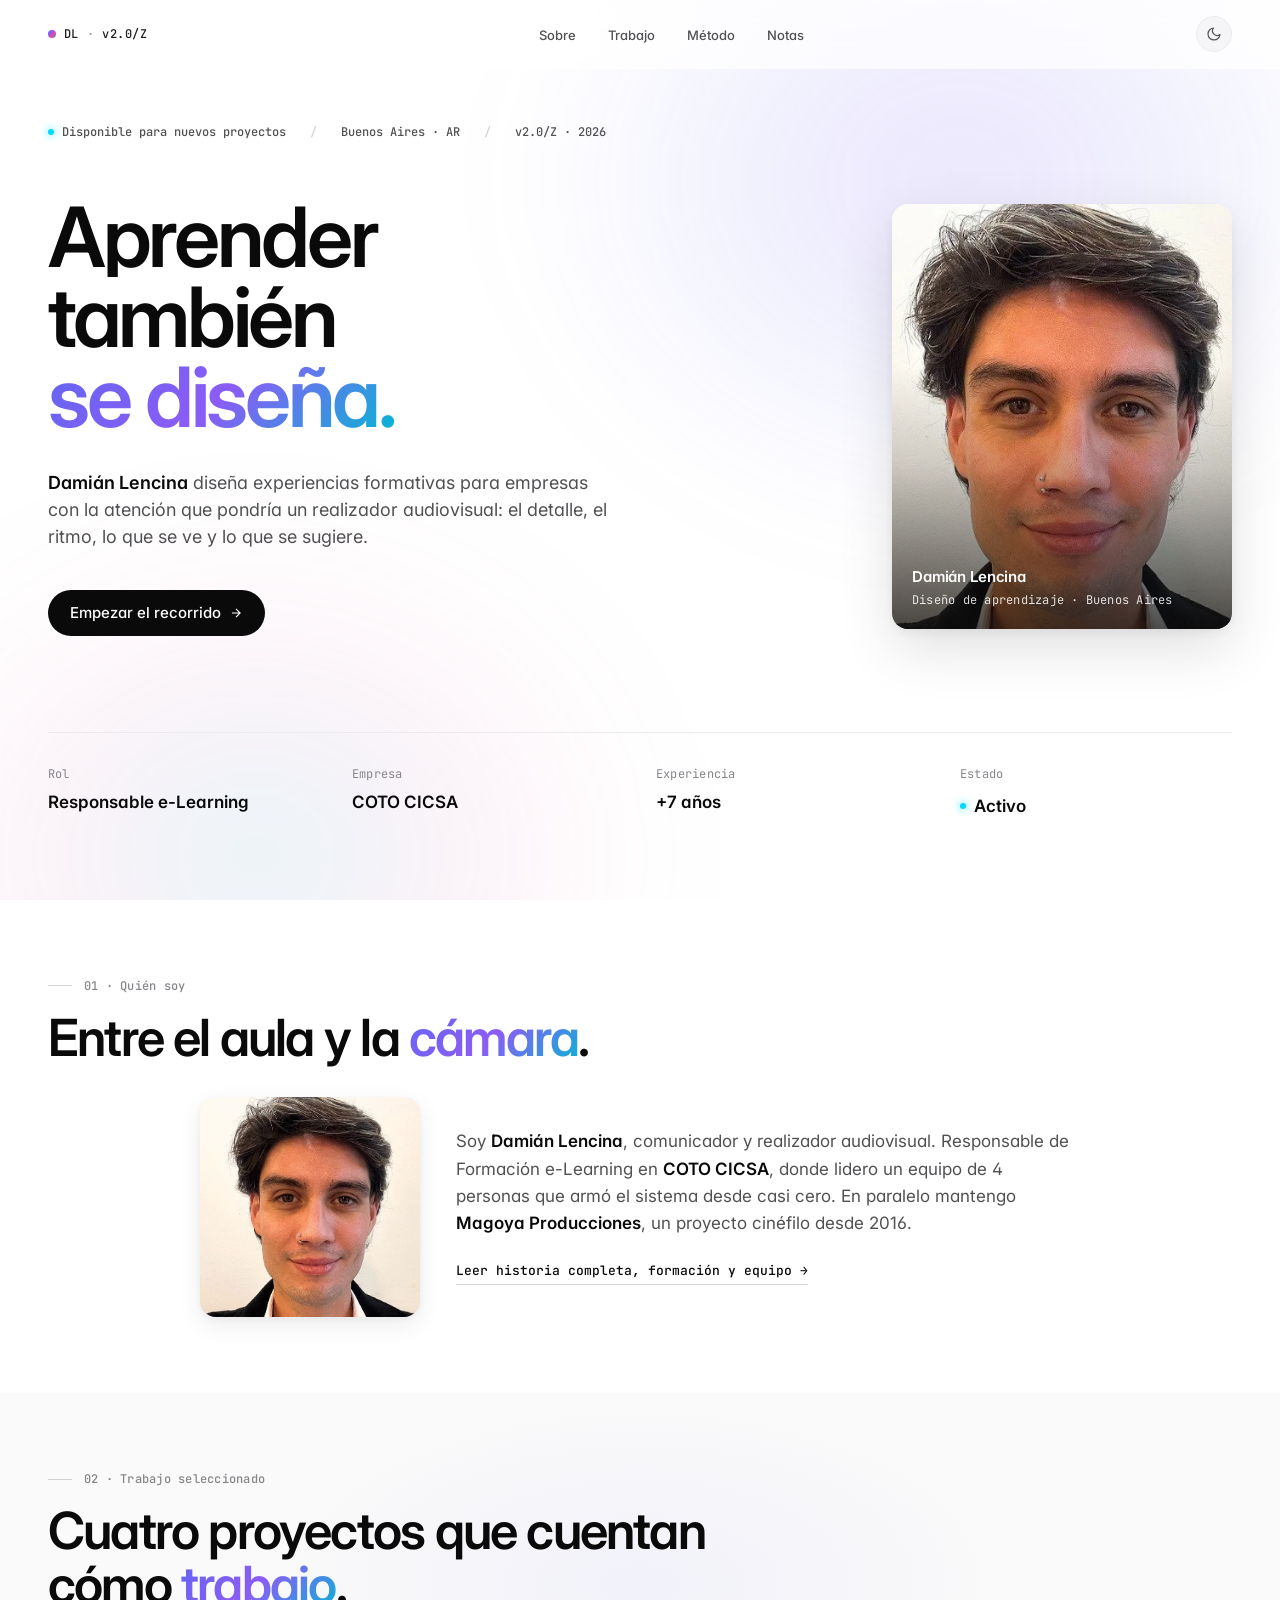
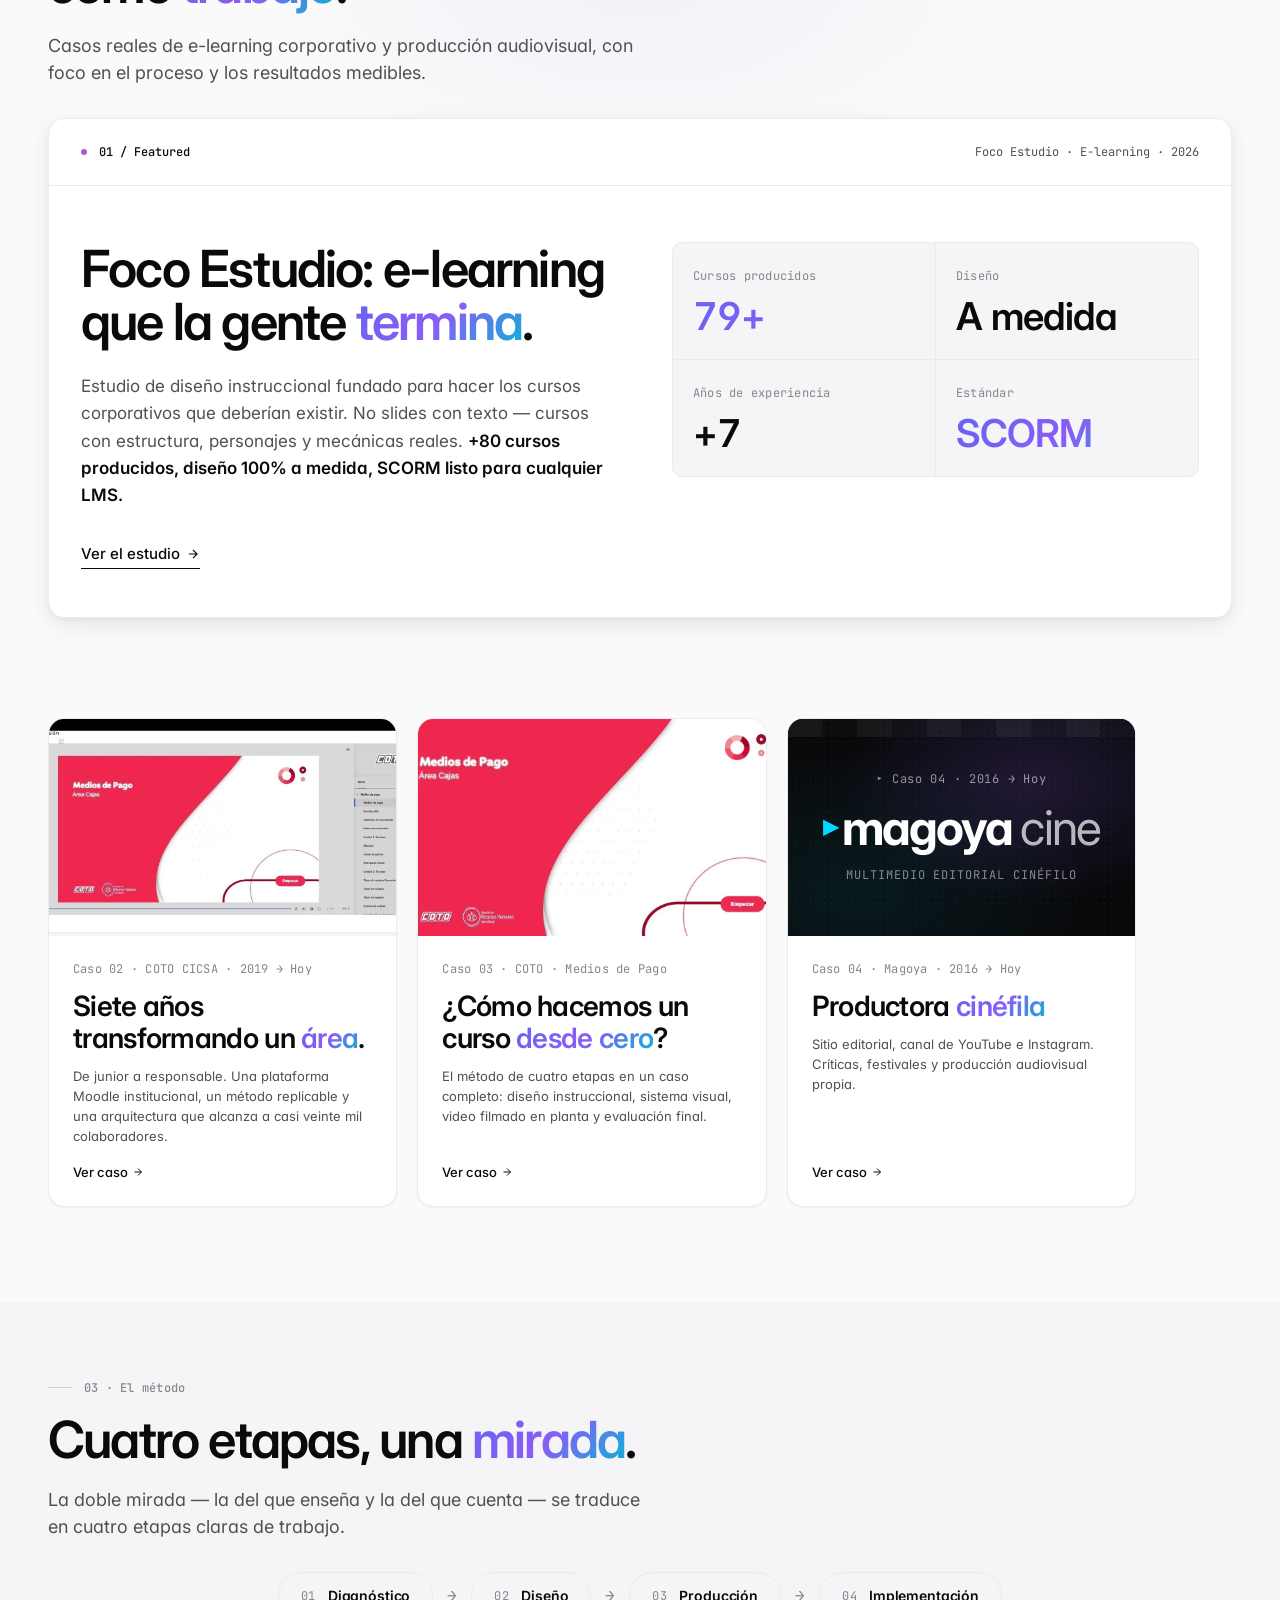
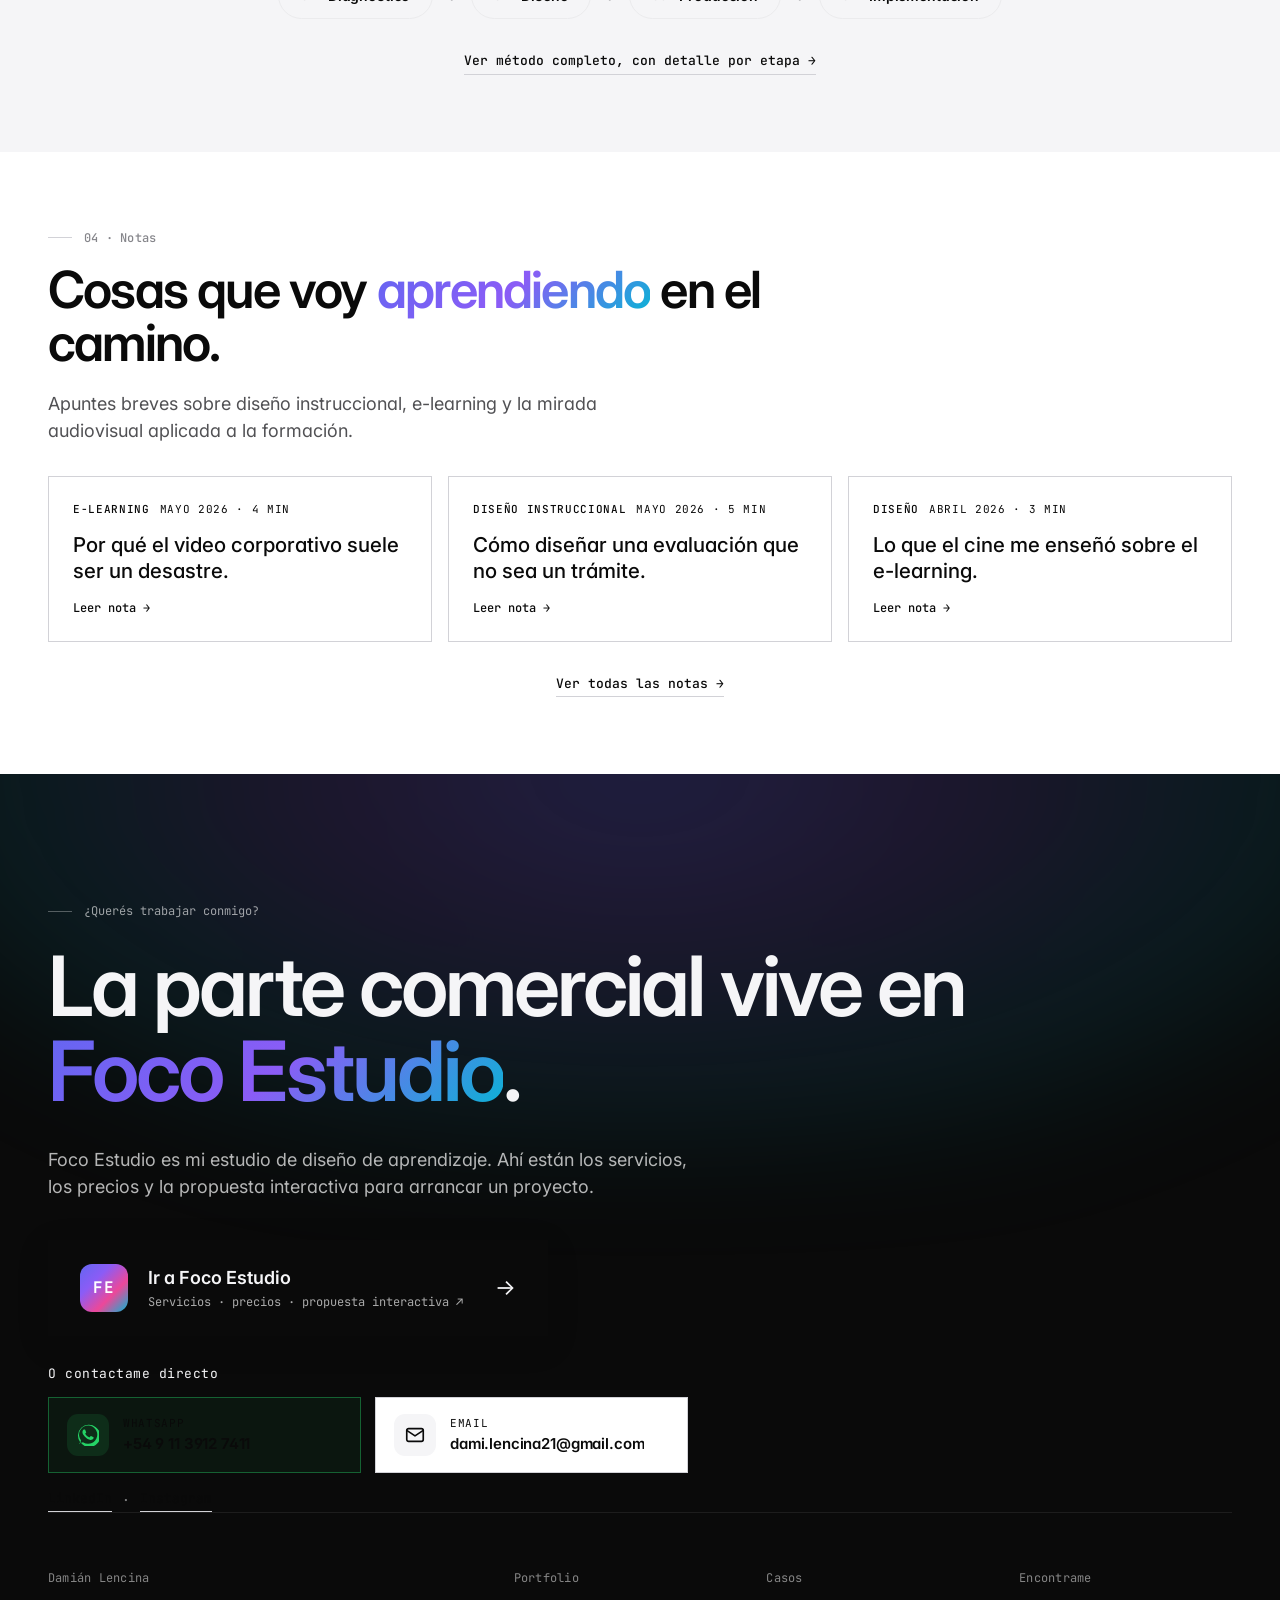
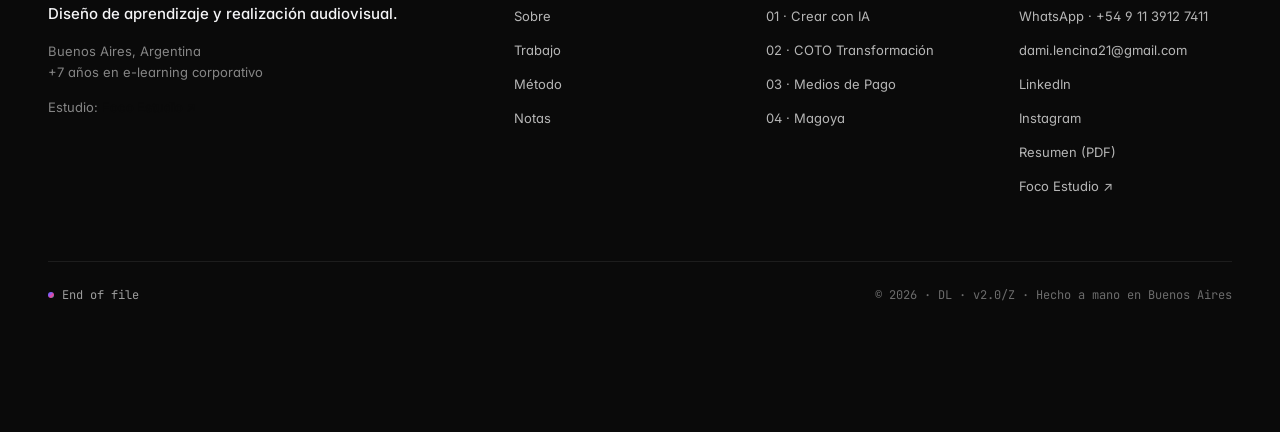
==== index.html @ f435084f "Add files via upload" ====
<!DOCTYPE html>
<html lang="es">
<head>
<meta charset="UTF-8">
<meta name="viewport" content="width=device-width, initial-scale=1.0">
<script>
(function(){
  try{
    var t = localStorage.getItem('dl-theme');
    if(!t){ t = matchMedia('(prefers-color-scheme: dark)').matches ? 'dark' : 'light'; }
    if(t==='dark'){ document.documentElement.setAttribute('data-theme','dark'); }
  }catch(e){}
})();
</script>
<meta name="theme-color" content="#ffffff">

<title>Damián Lencina — Diseño de aprendizaje y realización audiovisual</title>
<meta name="description" content="Diseño experiencias formativas para empresas con la atención de un realizador audiovisual. Responsable de e-Learning en COTO CICSA. +7 años, 20 mil personas capacitadas.">
<meta name="author" content="Damián Lencina">
<meta name="keywords" content="diseño instruccional, e-learning corporativo, articulate storyline, moodle, producción audiovisual, capacitación, Buenos Aires, Argentina">

<link rel="canonical" href="https://damianlencina.com/">

<!-- Open Graph -->
<meta property="og:type" content="website">
<meta property="og:locale" content="es_AR">
<meta property="og:site_name" content="Damián Lencina · Portfolio">
<meta property="og:url" content="https://damianlencina.com/">
<meta property="og:title" content="Damián Lencina — Diseño de aprendizaje y realización audiovisual">
<meta property="og:description" content="Diseño experiencias formativas para empresas con la atención de un realizador audiovisual. +7 años en e-learning corporativo.">
<meta property="og:image" content="https://damianlencina.com/img/og_image.jpg">
<meta property="og:image:width" content="1200">
<meta property="og:image:height" content="630">
<meta property="og:image:alt" content="Damián Lencina — Diseño de aprendizaje">

<!-- Twitter Card -->
<meta name="twitter:card" content="summary_large_image">
<meta name="twitter:title" content="Damián Lencina — Diseño de aprendizaje">
<meta name="twitter:description" content="Diseño experiencias formativas para empresas con mirada audiovisual.">
<meta name="twitter:image" content="https://damianlencina.com/img/og_image.jpg">

<!-- Favicons -->
<link rel="icon" type="image/svg+xml" href="favicon.svg">
<link rel="icon" type="image/png" sizes="32x32" href="favicon-32.png">
<link rel="apple-touch-icon" sizes="180x180" href="apple-touch-icon.png">

<!-- Schema.org -->
<script type="application/ld+json">
{
  "@context": "https://schema.org",
  "@type": "Person",
  "name": "Damián Lencina",
  "jobTitle": "Responsable de e-Learning · Diseñador instruccional · Realizador audiovisual",
  "url": "https://damianlencina.com/",
  "image": "https://damianlencina.com/img/retrato.jpg",
  "sameAs": [
    "https://www.linkedin.com/in/damian-ezequiel-lencina/",
    "https://www.instagram.com/magoyacine"
  ],
  "worksFor": {
    "@type": "Organization",
    "name": "COTO CICSA"
  },
  "alumniOf": {
    "@type": "EducationalOrganization",
    "name": "Universidad Nacional de Moreno"
  },
  "address": {
    "@type": "PostalAddress",
    "addressLocality": "Buenos Aires",
    "addressCountry": "AR"
  },
  "email": "dami.lencina21@gmail.com",
  "knowsAbout": [
    "Diseño instruccional",
    "E-learning corporativo",
    "Articulate Storyline",
    "Moodle LMS",
    "Producción audiovisual",
    "Adobe Premiere Pro",
    "After Effects"
  ]
}
</script>

<link rel="preconnect" href="https://fonts.googleapis.com">
<link rel="preconnect" href="https://fonts.gstatic.com" crossorigin>
<link href="https://fonts.googleapis.com/css2?family=Inter:wght@300;400;500;600;700&family=JetBrains+Mono:wght@400;500&display=swap" rel="stylesheet">
<link rel="preload" as="style" href="style.css">
<link rel="stylesheet" href="style.css">

</head>
<body>
<a href="#main" class="skip-link">Saltar al contenido principal</a>


<!-- NAV -->
<nav id="nav">
  <a href="#main" class="nav-mark">DL <span>·</span> v2.0/Z</a>
  <ul class="nav-links" id="navLinks">
    <li><a href="#sobre">Sobre</a></li>
    <li><a href="#trabajo">Trabajo</a></li>
    <li><a href="metodo.html">Método</a></li>
    <li><a href="notas.html">Notas</a></li>
  </ul>
  <div class="nav-end">
    <button class="theme-toggle" id="themeToggle" aria-label="Cambiar tema claro/oscuro" type="button">
      <svg class="icon-moon" viewBox="0 0 24 24" fill="none" stroke="currentColor" stroke-width="1.8" stroke-linecap="round" stroke-linejoin="round"><path d="M21 12.79A9 9 0 1 1 11.21 3 7 7 0 0 0 21 12.79z"/></svg>
      <svg class="icon-sun" viewBox="0 0 24 24" fill="none" stroke="currentColor" stroke-width="1.8" stroke-linecap="round" stroke-linejoin="round"><circle cx="12" cy="12" r="4"/><path d="M12 2v2M12 20v2M4.93 4.93l1.41 1.41M17.66 17.66l1.41 1.41M2 12h2M20 12h2M4.93 19.07l1.41-1.41M17.66 6.34l1.41-1.41"/></svg>
    </button>
    <button class="nav-hamburger" id="navHamburger" aria-label="Abrir menú" aria-expanded="false">
      <span></span><span></span><span></span>
    </button>
  </div>
</nav>

<!-- SCROLL PROGRESS -->
<div class="scroll-progress" id="scrollProgress"></div>

<!-- HERO -->
<section id="main" class="hero">
  <div class="hero-inner">

    <!-- Status bar -->
    <div class="hero-status">
      <span class="hero-status-item">
        <span class="hero-status-dot"></span>
        Disponible para nuevos proyectos
      </span>
      <span class="hero-status-sep">/</span>
      <span class="hero-status-item">Buenos Aires · AR</span>
      <span class="hero-status-sep">/</span>
      <span class="hero-status-item">v2.0/Z · 2026</span>
    </div>

    <!-- Grid 2 columnas: texto + video -->
    <div class="hero-grid">

      <div class="hero-content">
        <h1>
          <span class="line"><span>Aprender</span></span>
          <span class="line"><span>también</span></span>
          <span class="line"><span class="grad">se diseña.</span></span>
        </h1>

        <p class="hero-sub">
          <strong>Damián Lencina</strong> diseña experiencias formativas para empresas con la atención que pondría un realizador audiovisual: el detalle, el ritmo, lo que se ve y lo que se sugiere.
        </p>

        <div class="hero-actions">
          <a href="#sobre" class="btn btn-primary">
            Empezar el recorrido
            <svg class="btn-arrow" width="14" height="14" viewBox="0 0 24 24" fill="none" stroke="currentColor" stroke-width="2"><path d="M5 12h14M12 5l7 7-7 7"/></svg>
          </a>
        </div>
      </div>

      <!-- Retrato a la derecha -->
      <aside class="hero-video">
        <div class="hero-portrait">
          <picture><source srcset="img/retrato_avatar.webp" type="image/webp"><img alt="Damián Lencina" loading="eager" fetchpriority="high" class="hero-video-img" src="img/retrato_avatar.jpg"></picture>
          <span class="hero-portrait-meta">
            <span class="hero-portrait-name">Damián Lencina</span>
            <span class="hero-portrait-role">Diseño de aprendizaje · Buenos Aires</span>
          </span>
        </div>
      </aside>

    </div>

    <!-- Meta grid -->
    <div class="hero-meta">
      <div class="hero-meta-item">
        <div class="label">Rol</div>
        <div class="value">Responsable e-Learning</div>
      </div>
      <div class="hero-meta-item">
        <div class="label">Empresa</div>
        <div class="value">COTO CICSA</div>
      </div>
      <div class="hero-meta-item">
        <div class="label">Experiencia</div>
        <div class="value">+7 años</div>
      </div>
      <div class="hero-meta-item">
        <div class="label">Estado</div>
        <div class="value signal">Activo</div>
      </div>
    </div>

  </div>
</section>

<!-- SOBRE (compacto · primero para anclar quién soy) -->
<section class="about-section about-section--compact" id="sobre">
  <div class="section-header reveal">
    <div class="section-tag">01 · Quién soy</div>
    <h2 class="section-h">Entre el aula y la <span class="grad">cámara</span>.</h2>
  </div>

  <div class="about-compact reveal">
    <div class="about-portrait-sm">
      <picture><source srcset="img/retrato.webp" type="image/webp"><img loading="lazy" alt="Damián Lencina" width="240" height="240" src="img/retrato.jpg"></picture>
    </div>
    <div class="about-compact-body">
      <p>Soy <strong>Damián Lencina</strong>, comunicador y realizador audiovisual. Responsable de Formación e-Learning en <strong>COTO CICSA</strong>, donde lidero un equipo de 4 personas que armó el sistema desde casi cero. En paralelo mantengo <strong>Magoya Producciones</strong>, un proyecto cinéfilo desde 2016.</p>
      <a href="sobre.html" class="link-arrow">Leer historia completa, formación y equipo →</a>
    </div>
  </div>
</section>

<!-- TRABAJO -->
<section id="trabajo">
  <div class="section-header reveal">
    <div class="section-tag">02 · Trabajo seleccionado</div>
    <h2 class="section-h">Cuatro proyectos que cuentan cómo <span class="grad">trabajo</span>.</h2>
    <p class="section-lead">Casos reales de e-learning corporativo y producción audiovisual, con foco en el proceso y los resultados medibles.</p>
  </div>

  <div class="work-wrap">

    <!-- Featured case · IA -->
    <a href="caso_ia.html" class="featured-case featured-case--ia reveal">
      <div class="featured-case-header">
        <span class="featured-case-num">01 / Featured</span>
        <span class="featured-case-tag">Foco Estudio · E-learning · 2026</span>
      </div>
      <div class="featured-case-body">
        <div class="featured-case-content">
          <h3>Foco Estudio: e-learning que la gente <span class="grad">termina</span>.</h3>
          <p>Estudio de diseño instruccional fundado para hacer los cursos corporativos que deberían existir. No slides con texto — cursos con estructura, personajes y mecánicas reales. <strong>+80 cursos producidos, diseño 100% a medida, SCORM listo para cualquier LMS.</strong></p>
          <span class="featured-case-link">
            Ver el estudio
            <svg width="14" height="14" viewBox="0 0 24 24" fill="none" stroke="currentColor" stroke-width="2"><path d="M5 12h14M12 5l7 7-7 7"/></svg>
          </span>
        </div>
        <div class="featured-case-stats">
          <div class="stat-box">
            <div class="stat-label">Cursos producidos</div>
            <div class="stat-value grad"><span class="counter" data-target="80">80</span>+</div>
          </div>
          <div class="stat-box">
            <div class="stat-label">Diseño</div>
            <div class="stat-value">A medida</div>
          </div>
          <div class="stat-box">
            <div class="stat-label">Años de experiencia</div>
            <div class="stat-value">+7</div>
          </div>
          <div class="stat-box">
            <div class="stat-label">Estándar</div>
            <div class="stat-value grad">SCORM</div>
          </div>
        </div>
      </div>
    </a>

    <!-- Grid 3 cards (carrusel horizontal en mobile) -->
    <div class="work-grid work-grid--carousel reveal-stagger">

      <a href="caso_transformacion.html" class="work-item">
        <div class="work-thumb">
          <picture><source srcset="img/despues_storyline_portada.webp" type="image/webp"><img loading="lazy" alt="COTO e-learning — transformación del área" src="img/despues_storyline_portada.jpg"></picture>
        </div>
        <div class="work-body">
          <div class="work-byline">Caso 02 · COTO CICSA · 2019 → Hoy</div>
          <h3 class="work-title">Siete años transformando un <span class="grad">área</span>.</h3>
          <p class="work-desc">De junior a responsable. Una plataforma Moodle institucional, un método replicable y una arquitectura que alcanza a casi veinte mil colaboradores.</p>
          <span class="work-link">
            Ver caso
            <svg width="12" height="12" viewBox="0 0 24 24" fill="none" stroke="currentColor" stroke-width="2"><path d="M5 12h14M12 5l7 7-7 7"/></svg>
          </span>
        </div>
      </a>

      <a href="caso_coto.html" class="work-item">
        <div class="work-thumb">
          <picture><source srcset="img/mp_slide_01_portada.webp" type="image/webp"><img loading="lazy" alt="Curso Medios de Pago — portada" src="img/mp_slide_01_portada.jpg"></picture>
        </div>
        <div class="work-body">
          <div class="work-byline">Caso 03 · COTO · Medios de Pago</div>
          <h3 class="work-title">¿Cómo hacemos un curso <span class="grad">desde cero</span>?</h3>
          <p class="work-desc">El método de cuatro etapas en un caso completo: diseño instruccional, sistema visual, video filmado en planta y evaluación final.</p>
          <span class="work-link">
            Ver caso
            <svg width="12" height="12" viewBox="0 0 24 24" fill="none" stroke="currentColor" stroke-width="2"><path d="M5 12h14M12 5l7 7-7 7"/></svg>
          </span>
        </div>
      </a>

      <a href="caso_magoya.html" class="work-item">
        <div class="work-thumb work-thumb--magoya">
          <div class="magoya-thumb-inner">
            <div class="magoya-thumb-grain"></div>
            <div class="magoya-thumb-bars">
              <span></span><span></span><span></span><span></span><span></span>
              <span></span><span></span><span></span><span></span><span></span>
            </div>
            <div class="magoya-thumb-content">
              <div class="magoya-thumb-tag">▸ Caso 04 · 2016 → Hoy</div>
              <div class="magoya-thumb-logo">
                <span class="magoya-logo-mark">▸</span>magoya<span class="magoya-logo-accent">cine</span>
              </div>
              <div class="magoya-thumb-sub">Multimedio editorial cinéfilo</div>
            </div>
          </div>
        </div>
        <div class="work-body">
          <div class="work-byline">Caso 04 · Magoya · 2016 → Hoy</div>
          <h3 class="work-title">Productora <span class="grad">cinéfila</span></h3>
          <p class="work-desc">Sitio editorial, canal de YouTube e Instagram. Críticas, festivales y producción audiovisual propia.</p>
          <span class="work-link">
            Ver caso
            <svg width="12" height="12" viewBox="0 0 24 24" fill="none" stroke="currentColor" stroke-width="2"><path d="M5 12h14M12 5l7 7-7 7"/></svg>
          </span>
        </div>
      </a>

    </div>

    <div class="work-carousel-hint" aria-hidden="true">← Deslizá para ver los casos →</div>

  </div>
</section>

<!-- MÉTODO (compacto · teaser) -->
<section class="method-section method-section--compact" id="metodo">
  <div class="section-header reveal">
    <div class="section-tag">03 · El método</div>
    <h2 class="section-h">Cuatro etapas, una <span class="grad">mirada</span>.</h2>
    <p class="section-lead">La doble mirada — la del que enseña y la del que cuenta — se traduce en cuatro etapas claras de trabajo.</p>
  </div>

  <div class="method-flow reveal-stagger">
    <div class="method-step">
      <span class="method-step-num">01</span>
      <span class="method-step-label">Diagnóstico</span>
    </div>
    <span class="method-flow-arrow" aria-hidden="true">→</span>
    <div class="method-step">
      <span class="method-step-num">02</span>
      <span class="method-step-label">Diseño</span>
    </div>
    <span class="method-flow-arrow" aria-hidden="true">→</span>
    <div class="method-step">
      <span class="method-step-num">03</span>
      <span class="method-step-label">Producción</span>
    </div>
    <span class="method-flow-arrow" aria-hidden="true">→</span>
    <div class="method-step">
      <span class="method-step-num">04</span>
      <span class="method-step-label">Implementación</span>
    </div>
  </div>

  <div class="method-link reveal">
    <a href="metodo.html" class="link-arrow">Ver método completo, con detalle por etapa →</a>
  </div>
</section>

<!-- NOTAS (preview) -->
<section class="notas-preview-section" id="notas-preview">
  <div class="section-header reveal">
    <div class="section-tag">04 · Notas</div>
    <h2 class="section-h">Cosas que voy <span class="grad">aprendiendo</span> en el camino.</h2>
    <p class="section-lead">Apuntes breves sobre diseño instruccional, e-learning y la mirada audiovisual aplicada a la formación.</p>
  </div>

  <div class="notas-preview-grid reveal-stagger">
    <a href="nota_video.html" class="notas-preview-card">
      <div class="notas-preview-meta">
        <span class="notas-preview-tag">E-Learning</span>
        <span class="notas-preview-date">Mayo 2026 · 4 min</span>
      </div>
      <h3 class="notas-preview-title">Por qué el video corporativo suele ser un <span class="grad">desastre</span>.</h3>
      <span class="notas-preview-link">Leer nota →</span>
    </a>
    <a href="nota_evaluacion.html" class="notas-preview-card">
      <div class="notas-preview-meta">
        <span class="notas-preview-tag">Diseño instruccional</span>
        <span class="notas-preview-date">Mayo 2026 · 5 min</span>
      </div>
      <h3 class="notas-preview-title">Cómo diseñar una evaluación que no sea un <span class="grad">trámite</span>.</h3>
      <span class="notas-preview-link">Leer nota →</span>
    </a>
    <a href="nota_cine.html" class="notas-preview-card">
      <div class="notas-preview-meta">
        <span class="notas-preview-tag">Diseño</span>
        <span class="notas-preview-date">Abril 2026 · 3 min</span>
      </div>
      <h3 class="notas-preview-title">Lo que el cine me enseñó sobre el <span class="grad">e-learning</span>.</h3>
      <span class="notas-preview-link">Leer nota →</span>
    </a>
  </div>

  <div class="notas-preview-link-wrap reveal">
    <a href="notas.html" class="link-arrow">Ver todas las notas →</a>
  </div>
</section>


<!-- CIERRE · derivación a Foco Estudio + canales personales -->
<section class="footer-cta" id="contacto">
  <div class="footer-inner">
    <div class="reveal">
      <div class="footer-cta-tag">¿Querés trabajar conmigo?</div>
      <h2>La parte comercial vive en <span class="grad">Foco Estudio</span>.</h2>
      <p class="footer-cta-sub">Foco Estudio es mi estudio de diseño de aprendizaje. Ahí están los servicios, los precios y la propuesta interactiva para arrancar un proyecto.</p>

      <div class="foco-cta-wrap">
        <a href="https://damianlencina.github.io/focoestudio/" target="_blank" rel="noopener" class="foco-cta">
          <span class="foco-cta-mark">FE</span>
          <span class="foco-cta-body">
            <span class="foco-cta-label">Ir a Foco Estudio</span>
            <span class="foco-cta-sub">Servicios · precios · propuesta interactiva ↗</span>
          </span>
          <span class="foco-cta-arrow" aria-hidden="true">→</span>
        </a>
      </div>

      <div class="direct-contact">
        <span class="direct-contact-label">O contactame directo</span>
        <div class="direct-contact-cards">
          <a href="https://wa.me/5491139127411?text=Hola%20Dami%C3%A1n%2C%20vi%20tu%20portfolio%20y%20quiero%20hablar%20sobre%20un%20proyecto." target="_blank" rel="noopener" class="direct-card direct-card--wa">
            <span class="direct-card-icon" aria-hidden="true">
              <svg width="22" height="22" viewBox="0 0 24 24" fill="currentColor"><path d="M20.5 3.5a11.93 11.93 0 0 0-17 16.5L2 22l2.13-1.43A11.93 11.93 0 1 0 20.5 3.5Zm-8.5 18a9.93 9.93 0 0 1-5.06-1.38l-.36-.21-2.96.78.79-2.88-.24-.37A9.93 9.93 0 1 1 12 21.5Zm5.45-7.42c-.3-.15-1.76-.87-2.03-.97s-.47-.15-.67.15-.77.97-.94 1.17-.35.22-.65.07a8.13 8.13 0 0 1-4.07-3.56c-.31-.53.31-.5.88-1.65.1-.2.05-.37-.02-.52s-.67-1.62-.92-2.22c-.24-.58-.49-.5-.67-.51l-.57-.01c-.2 0-.52.07-.79.37s-1.05 1.02-1.05 2.5 1.07 2.89 1.22 3.09 2.11 3.22 5.12 4.51c.72.31 1.27.5 1.71.64.72.23 1.37.2 1.89.12.58-.09 1.76-.72 2.01-1.42s.25-1.29.17-1.42c-.07-.13-.27-.2-.57-.34Z"/></svg>
            </span>
            <span class="direct-card-body">
              <span class="direct-card-name">WhatsApp</span>
              <span class="direct-card-value">+54 9 11 3912 7411</span>
            </span>
          </a>
          <a href="mailto:dami.lencina21@gmail.com" class="direct-card direct-card--mail">
            <span class="direct-card-icon" aria-hidden="true">
              <svg width="22" height="22" viewBox="0 0 24 24" fill="none" stroke="currentColor" stroke-width="1.8" stroke-linecap="round" stroke-linejoin="round"><rect x="3" y="5" width="18" height="14" rx="2"/><path d="m3 7 9 6 9-6"/></svg>
            </span>
            <span class="direct-card-body">
              <span class="direct-card-name">Email</span>
              <span class="direct-card-value">dami.lencina21@gmail.com</span>
            </span>
          </a>
        </div>
        <div class="direct-contact-social">
          <a href="https://www.linkedin.com/in/damian-ezequiel-lencina/" target="_blank" rel="noopener" class="personal-channel">LinkedIn</a>
          <span class="personal-channels-sep">·</span>
          <a href="https://www.instagram.com/magoyacine" target="_blank" rel="noopener" class="personal-channel">Instagram</a>
        </div>
      </div>
    </div>

    <div class="footer-grid">
      <div class="footer-col">
        <div class="footer-col-label">Damián Lencina</div>
        <div class="footer-col-brand">Diseño de aprendizaje y realización audiovisual.</div>
        <div class="footer-col-sub">Buenos Aires, Argentina<br>+7 años en e-learning corporativo</div>
        <div class="footer-col-sub" style="margin-top:14px;">
          Estudio: <a href="https://damianlencina.github.io/focoestudio/" target="_blank" rel="noopener" style="color:var(--ink);font-weight:500;text-decoration:underline;text-underline-offset:3px;">Foco Estudio ↗</a>
        </div>
      </div>
      <div class="footer-col">
        <div class="footer-col-label">Portfolio</div>
        <ul>
          <li><a href="#sobre">Sobre</a></li>
          <li><a href="#trabajo">Trabajo</a></li>
          <li><a href="metodo.html">Método</a></li>
          <li><a href="notas.html">Notas</a></li>
        </ul>
      </div>
      <div class="footer-col">
        <div class="footer-col-label">Casos</div>
        <ul>
          <li><a href="caso_ia.html">01 · Crear con IA</a></li>
          <li><a href="caso_transformacion.html">02 · COTO Transformación</a></li>
          <li><a href="caso_coto.html">03 · Medios de Pago</a></li>
          <li><a href="caso_magoya.html">04 · Magoya</a></li>
        </ul>
      </div>
      <div class="footer-col">
        <div class="footer-col-label">Encontrame</div>
        <ul>
          <li><a href="https://wa.me/5491139127411" target="_blank" rel="noopener">WhatsApp · +54 9 11 3912 7411</a></li>
          <li><a href="mailto:dami.lencina21@gmail.com">dami.lencina21@gmail.com</a></li>
          <li><a href="https://www.linkedin.com/in/damian-ezequiel-lencina/" target="_blank" rel="noopener">LinkedIn</a></li>
          <li><a href="https://www.instagram.com/magoyacine" target="_blank" rel="noopener">Instagram</a></li>
          <li><a href="Damian_Lencina_Resumen.pdf" download>Resumen (PDF)</a></li>
          <li><a href="https://damianlencina.github.io/focoestudio/" target="_blank" rel="noopener">Foco Estudio ↗</a></li>
        </ul>
      </div>
    </div>

    <div class="footer-fin">
      <div class="footer-fin-text">End of file</div>
      <div class="footer-fin-meta">© <span class="footer-year">2026</span> · DL · v2.0/Z · Hecho a mano en Buenos Aires</div>
    </div>
  </div>
</section>

<!-- BACK TO TOP -->
<button class="back-to-top" id="backToTop" aria-label="Volver arriba">↑</button>

<!-- LIGHTBOX -->
<div class="lightbox" id="lightbox">
  <button class="lightbox-close" id="lightboxClose">✕</button>
  <div class="lightbox-img-wrap"><img loading="lazy" id="lightboxImg" src="" alt=""></div>
</div>

<script src="script.js"></script>
</body>
</html>
---- style.css ----
/* ========================================================================
   DAMIÁN LENCINA — VERSIÓN Z
   AI Studio / Future Editorial
   ======================================================================== */

*, *::before, *::after { box-sizing: border-box; margin: 0; padding: 0; }
html { scroll-behavior: smooth; -webkit-text-size-adjust: 100%; }
html, body { overflow-x: hidden; max-width: 100%; }
body {
  font-family: 'Inter', -apple-system, BlinkMacSystemFont, sans-serif;
  background: var(--bg);
  color: var(--ink);
  line-height: 1.5;
  -webkit-font-smoothing: antialiased;
  -moz-osx-font-smoothing: grayscale;
  font-feature-settings: 'cv02', 'cv03', 'cv04', 'cv11';
}
a { color: inherit; text-decoration: none; }
button { font: inherit; background: none; border: 0; color: inherit; cursor: pointer; }
img { max-width: 100%; height: auto; display: block; }
ul, ol { list-style: none; }

:root {
  --bg:          #ffffff;
  --bg-soft:     #fafafa;
  --bg-tint:     #f5f5f7;
  --bg-card:     #ffffff;
  --bg-dark:     #0a0a0a;
  --bg-dark-soft:#111113;

  --ink:         #0a0a0a;
  --ink-soft:    #1d1d1f;
  --ink-mid:     #515154;
  --ink-dim:     #86868b;
  --ink-faint:   #a1a1a6;
  --ink-line:    #d2d2d7;
  --ink-line-soft: #ebebed;
  --ink-invert:  #f5f5f7;

  --aurora-1:    #6366f1;
  --aurora-2:    #8b5cf6;
  --aurora-3:    #ec4899;
  --aurora-4:    #06b6d4;
  --aurora-grad: linear-gradient(135deg, #6366f1 0%, #8b5cf6 33%, #ec4899 66%, #06b6d4 100%);
  --aurora-grad-soft: linear-gradient(135deg, rgba(99,102,241,0.08) 0%, rgba(139,92,246,0.08) 50%, rgba(6,182,212,0.08) 100%);
  --aurora-grad-text: linear-gradient(135deg, #6366f1 0%, #8b5cf6 50%, #06b6d4 100%);

  --signal:      #00d9ff;
  --signal-soft: rgba(0, 217, 255, 0.10);

  --content-width: 1240px;
  --content-narrow: 880px;
  --side-pad: clamp(20px, 4vw, 48px);
  --gap-xs: 8px;
  --gap-s: 16px;
  --gap-m: 24px;
  --gap-l: 40px;
  --gap-xl: 64px;
  --gap-2xl: 96px;
  --gap-3xl: 128px;

  --radius-xs: 4px;
  --radius-s: 6px;
  --radius-m: 10px;
  --radius-l: 16px;
  --radius-full: 999px;

  --shadow-s: 0 1px 2px rgba(10,10,10,0.05);
  --shadow-m: 0 8px 24px rgba(10,10,10,0.08), 0 2px 6px rgba(10,10,10,0.04);
  --shadow-l: 0 20px 56px rgba(10,10,10,0.12), 0 4px 12px rgba(10,10,10,0.06);
  --shadow-aurora: 0 14px 48px rgba(99,102,241,0.22), 0 4px 16px rgba(236,72,153,0.10);

  /* Nav bg para transparencia con blur */
  --nav-bg: rgba(255,255,255,0.72);

  --type-mono: 'JetBrains Mono', 'SF Mono', Menlo, monospace;

  --t-micro:   11px;
  --t-tag:     12px;
  --t-small:   13px;
  --t-body:    15px;
  --t-body-l:  17px;
  --t-lead:    clamp(18px, 1.4vw, 21px);
  --t-h4:      clamp(18px, 1.6vw, 22px);
  --t-h3:      clamp(22px, 2.2vw, 28px);
  --t-h2:      clamp(32px, 4vw, 56px);
  --t-h1:      clamp(44px, 6.5vw, 88px);
  --t-display: clamp(56px, 9vw, 128px);

  --ease-out: cubic-bezier(0.16, 1, 0.3, 1);
  --ease-in-out: cubic-bezier(0.65, 0, 0.35, 1);
}

/* === DARK THEME === */
:root[data-theme="dark"] {
  --bg:            #0a0a0a;
  --bg-soft:       #0e0e10;
  --bg-tint:       #131316;
  --bg-card:       #131316;
  --bg-dark:       #050507;
  --bg-dark-soft:  #0a0a0a;

  --ink:           #f5f5f7;
  --ink-soft:      #e5e5e7;
  --ink-mid:       #a1a1a6;
  --ink-dim:       #86868b;
  --ink-faint:     #6e6e73;
  --ink-line:      #38383d;
  --ink-line-soft: #1d1d20;
  --ink-invert:    #0a0a0a;

  --shadow-s: 0 1px 2px rgba(0,0,0,0.5);
  --shadow-m: 0 8px 24px rgba(0,0,0,0.5), 0 2px 6px rgba(0,0,0,0.35);
  --shadow-l: 0 20px 56px rgba(0,0,0,0.6), 0 4px 12px rgba(0,0,0,0.4);
  --shadow-aurora: 0 14px 48px rgba(139,92,246,0.32), 0 4px 16px rgba(6,182,212,0.18);

  --nav-bg: rgba(10,10,10,0.72);
}

/* Botones primary en dark — fondo blanco con texto dark queda bien, pero el ghost necesita ajuste */
:root[data-theme="dark"] .btn-ghost {
  color: var(--ink);
  border-color: var(--ink-line);
}
:root[data-theme="dark"] .btn-ghost:hover {
  border-color: var(--ink);
  background: rgba(255,255,255,0.04);
}
/* nav-cta en dark — el fondo blanco invertido queda un toque agresivo, lo suavizo */
:root[data-theme="dark"] .nav-cta {
  background: var(--ink);
  color: var(--bg);
}
:root[data-theme="dark"] .nav-cta:hover {
  background: var(--ink-soft);
}

/* Transición global suave al cambiar de tema (sólo cuando NO es la primera carga) */
:root.theme-transitioning,
:root.theme-transitioning *,
:root.theme-transitioning *::before,
:root.theme-transitioning *::after {
  transition: background-color 0.4s ease, border-color 0.4s ease, color 0.4s ease, box-shadow 0.4s ease !important;
}

::selection { background: var(--ink); color: var(--bg); }

/* === Skip link (accesibilidad) === */
.skip-link {
  position: absolute;
  top: 8px;
  left: 8px;
  padding: 12px 20px;
  background: var(--ink);
  color: var(--bg);
  text-decoration: none;
  border-radius: var(--radius-s);
  font-family: var(--type-mono);
  font-size: var(--t-small);
  font-weight: 500;
  z-index: 1000;
  transform: translateY(-200%);
  transition: transform 0.2s var(--ease-out);
}
.skip-link:focus {
  transform: translateY(0);
  outline: 2px solid var(--signal);
  outline-offset: 2px;
}

/* === Focus visible mejorado para accesibilidad por teclado === */
:focus-visible {
  outline: 2px solid var(--signal);
  outline-offset: 3px;
  border-radius: 2px;
}
.btn:focus-visible,
.theme-toggle:focus-visible,
.nav-cta:focus-visible {
  outline-offset: 4px;
}

/* === Respeto a usuarios con prefer-reduced-motion === */
@media (prefers-reduced-motion: reduce) {
  *, *::before, *::after {
    animation-duration: 0.01ms !important;
    animation-iteration-count: 1 !important;
    transition-duration: 0.01ms !important;
    scroll-behavior: auto !important;
  }
  .reveal,
  .reveal-stagger > * {
    opacity: 1 !important;
    transform: none !important;
  }
}

::-webkit-scrollbar { width: 8px; height: 8px; }
::-webkit-scrollbar-track { background: transparent; }
::-webkit-scrollbar-thumb { background: var(--ink-line); border-radius: 999px; }
::-webkit-scrollbar-thumb:hover { background: var(--ink-dim); }

/* ============================ NAV ============================ */
nav#nav {
  position: fixed;
  top: 0; left: 0; right: 0;
  z-index: 100;
  padding: 16px var(--side-pad);
  display: flex;
  align-items: center;
  justify-content: space-between;
  background: var(--nav-bg);
  backdrop-filter: saturate(180%) blur(20px);
  -webkit-backdrop-filter: saturate(180%) blur(20px);
  border-bottom: 1px solid transparent;
  transition: border-color 0.3s, background 0.3s;
}
nav#nav.scrolled { border-bottom-color: var(--ink-line-soft); }
.nav-mark {
  font-family: var(--type-mono);
  font-size: var(--t-tag);
  font-weight: 500;
  letter-spacing: 0.04em;
  color: var(--ink-soft);
  display: flex;
  align-items: center;
  gap: 8px;
}
.nav-mark::before {
  content: '';
  width: 8px; height: 8px;
  border-radius: 50%;
  background: var(--aurora-grad);
  animation: pulse 2.4s ease-in-out infinite;
}
.nav-mark span { color: var(--ink-faint); }
.nav-links {
  display: flex;
  gap: 4px;
  align-items: center;
}
.nav-links a {
  font-size: var(--t-small);
  font-weight: 500;
  color: var(--ink-mid);
  padding: 8px 14px;
  border-radius: var(--radius-s);
  transition: color 0.2s, background 0.2s;
}
.nav-links a:hover { color: var(--ink); background: var(--bg-tint); }
.nav-cta {
  font-size: var(--t-small);
  font-weight: 500;
  color: var(--bg);
  background: var(--ink);
  padding: 8px 16px;
  border-radius: var(--radius-full);
  transition: transform 0.2s var(--ease-out), background 0.2s;
}
.nav-cta:hover { background: var(--ink-soft); color: var(--bg); transform: scale(0.98); }

/* === Theme toggle === */
.theme-toggle {
  width: 36px;
  height: 36px;
  border-radius: 50%;
  background: var(--bg-tint);
  border: 1px solid var(--ink-line-soft);
  color: var(--ink-mid);
  display: inline-flex;
  align-items: center;
  justify-content: center;
  cursor: pointer;
  transition: background 0.2s, border-color 0.2s, color 0.2s, transform 0.2s var(--ease-out);
}
.theme-toggle:hover {
  background: var(--ink-line-soft);
  color: var(--ink);
  transform: scale(1.05);
}
.theme-toggle svg {
  width: 16px;
  height: 16px;
  transition: opacity 0.25s, transform 0.4s var(--ease-out);
}
.theme-toggle .icon-moon { display: block; }
.theme-toggle .icon-sun { display: none; }
:root[data-theme="dark"] .theme-toggle .icon-moon { display: none; }
:root[data-theme="dark"] .theme-toggle .icon-sun { display: block; }
.nav-end {
  display: flex;
  align-items: center;
  gap: 8px;
}
.nav-hamburger {
  display: none;
  flex-direction: column;
  gap: 5px;
  padding: 8px;
  border-radius: var(--radius-s);
  transition: background 0.2s;
}
.nav-hamburger:hover { background: var(--bg-tint); }
.nav-hamburger span {
  display: block;
  width: 22px; height: 1.5px;
  background: var(--ink);
  transform-origin: center;
  transition: transform 0.3s var(--ease-out), opacity 0.2s;
}
.nav-hamburger[aria-expanded="true"] span:nth-child(1) {
  transform: translateY(6.5px) rotate(45deg);
}
.nav-hamburger[aria-expanded="true"] span:nth-child(2) {
  opacity: 0;
  transform: scaleX(0);
}
.nav-hamburger[aria-expanded="true"] span:nth-child(3) {
  transform: translateY(-6.5px) rotate(-45deg);
}

.scroll-progress {
  position: fixed;
  top: 0; left: 0;
  height: 2px;
  width: 0%;
  background: var(--aurora-grad);
  z-index: 101;
  transition: width 0.05s linear;
}

/* ============================ HERO ============================ */
.hero {
  min-height: 100vh;
  display: flex;
  align-items: center;
  padding: 120px var(--side-pad) 80px;
  position: relative;
  overflow: hidden;
  background: var(--bg);
}
.hero::before {
  content: '';
  position: absolute;
  top: -20%; right: -10%;
  width: 70%; height: 80%;
  background: radial-gradient(ellipse at center,
    rgba(139, 92, 246, 0.16) 0%,
    rgba(99, 102, 241, 0.10) 30%,
    transparent 70%);
  filter: blur(60px);
  pointer-events: none;
  animation: auroraFloat 20s ease-in-out infinite;
}
.hero::after {
  content: '';
  position: absolute;
  bottom: -30%; left: -10%;
  width: 60%; height: 70%;
  background: radial-gradient(ellipse at center,
    rgba(6, 182, 212, 0.12) 0%,
    rgba(236, 72, 153, 0.08) 40%,
    transparent 70%);
  filter: blur(80px);
  pointer-events: none;
  animation: auroraFloat 25s ease-in-out infinite reverse;
}
@keyframes auroraFloat {
  0%, 100% { transform: translate(0, 0) scale(1); }
  33% { transform: translate(5%, -3%) scale(1.05); }
  66% { transform: translate(-3%, 5%) scale(0.98); }
}
.hero-inner {
  max-width: var(--content-width);
  margin: 0 auto;
  width: 100%;
  position: relative;
  z-index: 2;
}
.hero-status {
  display: flex;
  align-items: center;
  gap: 24px;
  flex-wrap: wrap;
  font-family: var(--type-mono);
  font-size: var(--t-tag);
  font-weight: 500;
  color: var(--ink-mid);
  margin-bottom: 56px;
  opacity: 0;
  animation: fadeUp 0.8s var(--ease-out) 0.2s forwards;
}
.hero-status-item {
  display: inline-flex;
  align-items: center;
  gap: 8px;
}
.hero-status-dot {
  width: 6px; height: 6px;
  border-radius: 50%;
  background: var(--signal);
  box-shadow: 0 0 10px var(--signal);
  animation: pulse 2s ease-in-out infinite;
}
.hero-status-sep { color: var(--ink-line); }

/* Grid de 2 columnas en el hero */
.hero-grid {
  display: grid;
  grid-template-columns: 1.5fr 1fr;
  gap: 80px;
  align-items: center;
}
.hero-content { min-width: 0; }
.hero-video {
  justify-self: end;
  width: 100%;
  max-width: 340px;
  opacity: 0;
  animation: fadeUp 1s var(--ease-out) 0.9s forwards;
}

.hero h1 {
  font-family: 'Inter', sans-serif;
  font-weight: 600;
  font-size: var(--t-h1);
  line-height: 0.96;
  letter-spacing: -0.04em;
  color: var(--ink);
  max-width: 12ch;
  margin-bottom: 32px;
}
.hero h1 .line {
  display: block;
  overflow: hidden;
}
.hero h1 .line span {
  display: inline-block;
  opacity: 0;
  transform: translateY(100%);
  animation: revealUp 1s var(--ease-out) forwards;
}
.hero h1 .line:nth-child(1) span { animation-delay: 0.35s; }
.hero h1 .line:nth-child(2) span { animation-delay: 0.45s; }
.hero h1 .line:nth-child(3) span { animation-delay: 0.55s; }
.hero h1 .grad {
  background: var(--aurora-grad-text);
  -webkit-background-clip: text;
  background-clip: text;
  color: transparent;
  font-weight: 600;
}
.hero-sub {
  font-size: var(--t-lead);
  line-height: 1.5;
  color: var(--ink-mid);
  max-width: 52ch;
  margin-bottom: 40px;
  opacity: 0;
  animation: fadeUp 0.8s var(--ease-out) 0.85s forwards;
}
.hero-sub strong { color: var(--ink); font-weight: 600; }
.hero-actions {
  display: flex;
  gap: 12px;
  flex-wrap: wrap;
  opacity: 0;
  animation: fadeUp 0.8s var(--ease-out) 1s forwards;
}

/* === BUTTONS === */
.btn {
  display: inline-flex;
  align-items: center;
  gap: 8px;
  font-size: var(--t-body);
  font-weight: 500;
  padding: 12px 22px;
  border-radius: var(--radius-full);
  transition: transform 0.2s var(--ease-out), background 0.2s, color 0.2s, border-color 0.2s, box-shadow 0.2s;
  white-space: nowrap;
}
.btn:hover { transform: translateY(-1px); }
.btn-primary { background: var(--ink); color: var(--bg); }
.btn-primary:hover { background: var(--ink-soft); color: var(--bg); }
.btn-secondary { background: var(--bg-tint); color: var(--ink); }
.btn-secondary:hover { background: var(--ink-line-soft); color: var(--ink); }
.btn-ghost { color: var(--ink); border: 1px solid var(--ink-line); }
.btn-ghost:hover { border-color: var(--ink); color: var(--ink); }
.btn-arrow { transition: transform 0.2s var(--ease-out); }
.btn:hover .btn-arrow { transform: translateX(3px); }

/* === HERO VIDEO CARD === */
.hero-video-card {
  position: relative;
  display: block;
  width: 100%;
  aspect-ratio: 4/5;
  border-radius: var(--radius-l);
  overflow: hidden;
  cursor: pointer;
  background: var(--bg-tint);
  border: 0;
  padding: 0;
  box-shadow: var(--shadow-l);
  transition: transform 0.4s var(--ease-out), box-shadow 0.4s var(--ease-out);
}
.hero-video-card:hover {
  transform: translateY(-4px);
  box-shadow: 0 24px 56px rgba(10,10,10,0.16), var(--shadow-aurora);
}
.hero-video-img {
  width: 100%;
  height: 100%;
  object-fit: cover;
  object-position: center 15%;
  transition: transform 0.6s var(--ease-out);
}
.hero-video-card:hover .hero-video-img {
  transform: scale(1.04);
}
.hero-video-overlay {
  position: absolute;
  inset: 0;
  background: linear-gradient(to top,
    rgba(10,10,10,0.7) 0%,
    rgba(10,10,10,0.2) 35%,
    transparent 60%);
  pointer-events: none;
}
.hero-video-play {
  position: absolute;
  top: 50%; left: 50%;
  transform: translate(-50%, -50%);
  width: 64px; height: 64px;
  border-radius: 50%;
  background: var(--aurora-grad);
  display: flex;
  align-items: center;
  justify-content: center;
  box-shadow: 0 8px 32px rgba(99,102,241,0.5), 0 0 0 1px rgba(255,255,255,0.12);
  transition: transform 0.3s var(--ease-out), box-shadow 0.3s var(--ease-out);
}
.hero-video-card:hover .hero-video-play {
  transform: translate(-50%, -50%) scale(1.08);
  box-shadow: 0 12px 40px rgba(99,102,241,0.65), 0 0 0 1px rgba(255,255,255,0.2);
}
.hero-video-play svg {
  width: 22px; height: 22px;
  fill: #fff;
  margin-left: 3px;
}
.hero-video-meta {
  position: absolute;
  bottom: 20px; left: 20px; right: 20px;
  display: flex;
  flex-direction: column;
  gap: 2px;
  text-align: left;
  color: #fff;
}
.hero-video-tag {
  font-family: var(--type-mono);
  font-size: var(--t-tag);
  color: rgba(255,255,255,0.85);
  letter-spacing: 0.02em;
}
.hero-video-name {
  font-size: var(--t-body);
  font-weight: 600;
  color: #fff;
  letter-spacing: -0.01em;
}

.hero-meta {
  display: grid;
  grid-template-columns: repeat(4, 1fr);
  gap: 32px;
  margin-top: 96px;
  padding-top: 32px;
  border-top: 1px solid var(--ink-line-soft);
  opacity: 0;
  animation: fadeUp 0.8s var(--ease-out) 1.2s forwards;
}
.hero-meta-item .label {
  font-family: var(--type-mono);
  font-size: var(--t-tag);
  color: var(--ink-dim);
  margin-bottom: 8px;
  letter-spacing: 0.02em;
}
.hero-meta-item .value {
  font-size: var(--t-body-l);
  font-weight: 600;
  color: var(--ink);
  line-height: 1.3;
}
.hero-meta-item .value.signal {
  display: inline-flex;
  align-items: center;
  gap: 8px;
}
.hero-meta-item .value.signal::before {
  content: '';
  width: 6px; height: 6px;
  border-radius: 50%;
  background: var(--signal);
  box-shadow: 0 0 8px var(--signal);
}

/* ============================ ANIMATIONS ============================ */
@keyframes fadeUp {
  from { opacity: 0; transform: translateY(20px); }
  to { opacity: 1; transform: translateY(0); }
}
@keyframes revealUp {
  to { opacity: 1; transform: translateY(0); }
}
@keyframes pulse {
  0%, 100% { opacity: 1; transform: scale(1); }
  50% { opacity: 0.6; transform: scale(0.9); }
}
/* === Reveal animations === */
/* Por default el contenido es VISIBLE. Solo se oculta si JS aplica .js-reveal-init */
.js-reveal-init .reveal {
  opacity: 0;
  transform: translateY(30px);
  transition: opacity 0.9s var(--ease-out), transform 0.9s var(--ease-out);
}
.js-reveal-init .reveal.in {
  opacity: 1;
  transform: translateY(0);
}
.js-reveal-init .reveal-stagger > * {
  opacity: 0;
  transform: translateY(20px);
  transition: opacity 0.7s var(--ease-out), transform 0.7s var(--ease-out);
}
.js-reveal-init .reveal-stagger.in > *:nth-child(1) { transition-delay: 0.05s; }
.js-reveal-init .reveal-stagger.in > *:nth-child(2) { transition-delay: 0.15s; }
.js-reveal-init .reveal-stagger.in > *:nth-child(3) { transition-delay: 0.25s; }
.js-reveal-init .reveal-stagger.in > *:nth-child(4) { transition-delay: 0.35s; }
.js-reveal-init .reveal-stagger.in > * { opacity: 1; transform: translateY(0); }

/* ============================ SECTION HEADERS ============================ */
section { padding: var(--gap-3xl) var(--side-pad); position: relative; }
.section-header {
  max-width: var(--content-width);
  margin: 0 auto var(--gap-2xl);
}
.section-tag {
  font-family: var(--type-mono);
  font-size: var(--t-tag);
  font-weight: 500;
  color: var(--ink-dim);
  letter-spacing: 0.02em;
  margin-bottom: 16px;
  display: flex;
  align-items: center;
  gap: 12px;
}
.section-tag::before {
  content: '';
  width: 24px; height: 1px;
  background: var(--ink-line);
}
.section-h {
  font-family: 'Inter', sans-serif;
  font-weight: 600;
  font-size: var(--t-h2);
  line-height: 1.05;
  letter-spacing: -0.035em;
  color: var(--ink);
  max-width: 22ch;
  margin-bottom: 20px;
}
.section-h .grad {
  background: var(--aurora-grad-text);
  -webkit-background-clip: text;
  background-clip: text;
  color: transparent;
}
.section-lead {
  font-size: var(--t-lead);
  line-height: 1.5;
  color: var(--ink-mid);
  max-width: 56ch;
}

/* ============================ WORK ============================ */
.work-wrap {
  max-width: var(--content-width);
  margin: 0 auto;
  display: flex;
  flex-direction: column;
  gap: var(--gap-2xl);
}
.featured-case {
  position: relative;
  display: block;
  background: var(--bg-card);
  border: 1px solid var(--ink-line-soft);
  border-radius: var(--radius-l);
  overflow: hidden;
  box-shadow: var(--shadow-m);
  transition: border-color 0.4s var(--ease-out), transform 0.4s var(--ease-out), box-shadow 0.4s var(--ease-out);
}
.featured-case::before {
  content: '';
  position: absolute;
  inset: 0;
  border-radius: var(--radius-l);
  padding: 1px;
  background: var(--aurora-grad);
  -webkit-mask: linear-gradient(#fff 0 0) content-box, linear-gradient(#fff 0 0);
  -webkit-mask-composite: xor;
          mask-composite: exclude;
  opacity: 0;
  transition: opacity 0.4s var(--ease-out);
  pointer-events: none;
  z-index: 3;
}
.featured-case:hover {
  border-color: transparent;
  transform: translateY(-6px);
  box-shadow: var(--shadow-l), var(--shadow-aurora);
}
.featured-case:hover::before { opacity: 1; }
.featured-case-header {
  display: flex;
  align-items: center;
  justify-content: space-between;
  padding: 24px 32px;
  border-bottom: 1px solid var(--ink-line-soft);
  font-family: var(--type-mono);
  font-size: var(--t-tag);
  color: var(--ink-mid);
}
.featured-case-num {
  display: inline-flex;
  align-items: center;
  gap: 12px;
  color: var(--ink);
  font-weight: 500;
}
.featured-case-num::before {
  content: '';
  width: 6px; height: 6px;
  border-radius: 50%;
  background: var(--aurora-grad);
}
.featured-case-body {
  padding: 56px 32px 48px;
  display: grid;
  grid-template-columns: 1fr 1fr;
  gap: 64px;
  align-items: start;
}
.featured-case-content h3 {
  font-family: 'Inter', sans-serif;
  font-weight: 600;
  font-size: var(--t-h2);
  line-height: 1.05;
  letter-spacing: -0.035em;
  color: var(--ink);
  margin-bottom: 24px;
}
.featured-case-content h3 .grad {
  background: var(--aurora-grad-text);
  -webkit-background-clip: text;
  background-clip: text;
  color: transparent;
}
.featured-case-content p {
  font-size: var(--t-body-l);
  line-height: 1.6;
  color: var(--ink-mid);
  margin-bottom: 32px;
}
.featured-case-content p strong { color: var(--ink); font-weight: 600; }
.featured-case-link {
  display: inline-flex;
  align-items: center;
  gap: 6px;
  font-size: var(--t-body);
  font-weight: 500;
  color: var(--ink);
  border-bottom: 1px solid var(--ink);
  padding-bottom: 2px;
  transition: gap 0.2s var(--ease-out);
}
.featured-case:hover .featured-case-link { gap: 12px; }
.featured-case-stats {
  display: grid;
  grid-template-columns: 1fr 1fr;
  gap: 1px;
  background: var(--ink-line-soft);
  border-radius: var(--radius-m);
  overflow: hidden;
  border: 1px solid var(--ink-line-soft);
}
.stat-box {
  background: var(--bg-tint);
  padding: 24px 20px;
  display: flex;
  flex-direction: column;
  gap: 4px;
}
.stat-label {
  font-family: var(--type-mono);
  font-size: var(--t-tag);
  color: var(--ink-dim);
  letter-spacing: 0.02em;
}
.stat-value {
  font-size: clamp(28px, 3vw, 40px);
  font-weight: 600;
  color: var(--ink);
  letter-spacing: -0.025em;
  line-height: 1;
  margin-top: 8px;
  font-variant-numeric: tabular-nums;
}
.stat-value.grad {
  background: var(--aurora-grad-text);
  -webkit-background-clip: text;
  background-clip: text;
  color: transparent;
}

.work-grid {
  display: grid;
  grid-template-columns: repeat(3, 1fr);
  gap: 24px;
}
.work-item {
  position: relative;
  display: flex;
  flex-direction: column;
  background: var(--bg-card);
  border: 1px solid var(--ink-line-soft);
  border-radius: var(--radius-l);
  overflow: hidden;
  box-shadow: var(--shadow-s);
  transition: border-color 0.35s var(--ease-out), transform 0.35s var(--ease-out), box-shadow 0.35s var(--ease-out);
}
.work-item::before {
  content: '';
  position: absolute;
  top: 0; left: 0; right: 0;
  height: 3px;
  background: var(--aurora-grad);
  opacity: 0;
  transform: scaleX(0.3);
  transform-origin: left;
  transition: opacity 0.35s var(--ease-out), transform 0.5s var(--ease-out);
  z-index: 4;
  pointer-events: none;
}
.work-item:hover {
  border-color: transparent;
  transform: translateY(-8px);
  box-shadow: var(--shadow-l), var(--shadow-aurora);
}
.work-item:hover::before {
  opacity: 1;
  transform: scaleX(1);
}
.work-thumb {
  aspect-ratio: 16/10;
  overflow: hidden;
  background: var(--bg-tint);
  position: relative;
}
.work-thumb img {
  width: 100%; height: 100%;
  object-fit: cover;
  transition: transform 0.6s var(--ease-out);
}
.work-item:hover .work-thumb img { transform: scale(1.04); }
.work-body {
  padding: 24px;
  display: flex;
  flex-direction: column;
  gap: 12px;
  flex: 1;
}
.work-byline {
  font-family: var(--type-mono);
  font-size: var(--t-tag);
  color: var(--ink-dim);
  letter-spacing: 0.02em;
}
.work-title {
  font-family: 'Inter', sans-serif;
  font-weight: 600;
  font-size: var(--t-h3);
  line-height: 1.15;
  letter-spacing: -0.025em;
  color: var(--ink);
}
.work-title .grad {
  background: var(--aurora-grad-text);
  -webkit-background-clip: text;
  background-clip: text;
  color: transparent;
}
.work-desc {
  font-size: var(--t-small);
  line-height: 1.55;
  color: var(--ink-mid);
  flex: 1;
}
.work-link {
  font-size: var(--t-small);
  font-weight: 500;
  color: var(--ink);
  display: inline-flex;
  align-items: center;
  gap: 4px;
  margin-top: 4px;
  transition: gap 0.2s var(--ease-out);
}
.work-item:hover .work-link { gap: 8px; }
/* === Caso IA — card diseñada con grid pattern + cursor === */
.work-item--ia .work-thumb {
  background: #0a0a14;
  display: flex;
  align-items: center;
  justify-content: center;
  position: relative;
  overflow: hidden;
}
.work-item--ia .work-thumb::before {
  content: '';
  position: absolute;
  inset: -50%;
  background: var(--aurora-grad);
  filter: blur(60px);
  opacity: 0.55;
  animation: auroraFloat 15s ease-in-out infinite;
}
.ia-thumb-grid {
  position: absolute;
  inset: 0;
  background-image:
    linear-gradient(rgba(255,255,255,0.05) 1px, transparent 1px),
    linear-gradient(90deg, rgba(255,255,255,0.05) 1px, transparent 1px);
  background-size: 32px 32px;
  z-index: 1;
  pointer-events: none;
  mask-image: radial-gradient(ellipse at center, black 30%, transparent 80%);
  -webkit-mask-image: radial-gradient(ellipse at center, black 30%, transparent 80%);
}
.ia-thumb-inner {
  position: relative;
  z-index: 2;
  text-align: center;
  padding: 24px;
  color: var(--bg);
}
.ia-thumb-tag {
  font-family: var(--type-mono);
  font-size: var(--t-tag);
  opacity: 0.7;
  margin-bottom: 12px;
  letter-spacing: 0.04em;
}
.ia-thumb-title {
  font-size: clamp(22px, 2.5vw, 32px);
  font-weight: 600;
  letter-spacing: -0.03em;
  line-height: 1.1;
  margin-bottom: 16px;
}
.ia-cursor {
  display: inline-block;
  font-weight: 500;
  margin-left: 2px;
  animation: blink 1.1s steps(2, end) infinite;
}
@keyframes blink {
  0%, 50% { opacity: 1; }
  51%, 100% { opacity: 0; }
}
.ia-thumb-sub {
  font-family: var(--type-mono);
  font-size: var(--t-tag);
  opacity: 0.55;
  letter-spacing: 0.02em;
}

/* === Caso Magoya — card cinéfila oscura === */
.work-thumb--magoya {
  background: #08080a;
  display: flex;
  align-items: center;
  justify-content: center;
  position: relative;
  overflow: hidden;
}
.magoya-thumb-inner {
  position: relative;
  width: 100%;
  height: 100%;
  display: flex;
  align-items: center;
  justify-content: center;
  background:
    radial-gradient(ellipse at 70% 30%, rgba(139,92,246,0.18) 0%, transparent 55%),
    radial-gradient(ellipse at 20% 80%, rgba(6,182,212,0.10) 0%, transparent 60%),
    #08080a;
}
/* Barras tipo claqueta de cine arriba */
.magoya-thumb-bars {
  position: absolute;
  top: 0; left: 0; right: 0;
  height: 18px;
  display: flex;
  gap: 0;
  z-index: 2;
}
.magoya-thumb-bars span {
  flex: 1;
  background: rgba(255,255,255,0.06);
}
.magoya-thumb-bars span:nth-child(even) {
  background: rgba(255,255,255,0.02);
}
/* Grain de cine */
.magoya-thumb-grain {
  position: absolute;
  inset: 0;
  background-image:
    radial-gradient(circle at 20% 30%, rgba(255,255,255,0.04) 1px, transparent 1px),
    radial-gradient(circle at 80% 70%, rgba(255,255,255,0.03) 1px, transparent 1px),
    radial-gradient(circle at 50% 50%, rgba(255,255,255,0.02) 1px, transparent 1px);
  background-size: 7px 7px, 13px 13px, 5px 5px;
  pointer-events: none;
  opacity: 0.7;
  z-index: 1;
}
.magoya-thumb-content {
  position: relative;
  z-index: 3;
  text-align: center;
  padding: 32px 24px;
  color: var(--bg);
}
.magoya-thumb-tag {
  font-family: var(--type-mono);
  font-size: var(--t-tag);
  color: rgba(255,255,255,0.55);
  margin-bottom: 16px;
  letter-spacing: 0.06em;
}
.magoya-thumb-logo {
  font-family: 'Inter', sans-serif;
  font-weight: 700;
  font-size: clamp(32px, 4vw, 48px);
  letter-spacing: -0.04em;
  line-height: 1;
  color: var(--bg);
  margin-bottom: 14px;
  display: inline-flex;
  align-items: center;
  gap: 6px;
}
.magoya-logo-mark {
  display: inline-block;
  color: var(--signal);
  font-size: 0.6em;
  transform: translateY(-2px);
}
.magoya-logo-accent {
  font-weight: 400;
  color: rgba(255,255,255,0.7);
  margin-left: 2px;
}
.magoya-thumb-sub {
  font-family: var(--type-mono);
  font-size: var(--t-tag);
  color: rgba(255,255,255,0.5);
  letter-spacing: 0.08em;
  text-transform: uppercase;
}

/* ============================ MÉTODO ============================ */
#trabajo { background: var(--bg-soft); position: relative; }
#trabajo::before {
  content: '';
  position: absolute;
  top: 0; left: 50%;
  width: 60%; height: 380px;
  transform: translateX(-50%);
  background: radial-gradient(ellipse at center, rgba(99,102,241,0.06) 0%, transparent 70%);
  pointer-events: none;
  z-index: 0;
}
:root[data-theme="dark"] #trabajo::before {
  background: radial-gradient(ellipse at center, rgba(139,92,246,0.10) 0%, transparent 70%);
}
#trabajo > * { position: relative; z-index: 1; }
.method-section { background: var(--bg-tint); position: relative; }
.method-grid {
  max-width: var(--content-width);
  margin: 0 auto;
  display: grid;
  grid-template-columns: repeat(4, 1fr);
  gap: 24px;
}
.method-grid--3 { grid-template-columns: repeat(3, 1fr); }
.method-item {
  background: var(--bg);
  border: 1px solid var(--ink-line-soft);
  border-radius: var(--radius-l);
  padding: 32px 28px;
  transition: border-color 0.3s, transform 0.3s var(--ease-out);
}
.method-item:hover {
  border-color: var(--ink-line);
  transform: translateY(-4px);
}
.method-num {
  font-family: var(--type-mono);
  font-size: var(--t-tag);
  color: var(--ink-dim);
  margin-bottom: 24px;
  display: flex;
  align-items: center;
  gap: 8px;
}
.method-num::before {
  content: '';
  width: 8px; height: 8px;
  border-radius: 50%;
  background: var(--aurora-grad);
  flex-shrink: 0;
}
.method-title {
  font-size: var(--t-h4);
  font-weight: 600;
  letter-spacing: -0.02em;
  color: var(--ink);
  margin-bottom: 12px;
}
.method-desc {
  font-size: var(--t-small);
  line-height: 1.55;
  color: var(--ink-mid);
}

/* ============================ SOBRE ============================ */
.about-section { background: var(--bg); }
.about-grid {
  max-width: var(--content-width);
  margin: 0 auto;
  display: grid;
  grid-template-columns: 380px 1fr;
  gap: 80px;
  align-items: start;
}
.about-portrait {
  position: sticky;
  top: 100px;
  border-radius: var(--radius-l);
  overflow: hidden;
  aspect-ratio: 4/5;
  background: var(--bg-tint);
}
.about-portrait img { width: 100%; height: 100%; object-fit: cover; }
.about-content h2 {
  font-family: 'Inter', sans-serif;
  font-weight: 600;
  font-size: var(--t-h2);
  line-height: 1.05;
  letter-spacing: -0.035em;
  color: var(--ink);
  margin-bottom: 32px;
}
.about-content h2 .grad {
  background: var(--aurora-grad-text);
  -webkit-background-clip: text;
  background-clip: text;
  color: transparent;
}
.about-text p {
  font-size: var(--t-body-l);
  line-height: 1.65;
  color: var(--ink-mid);
  margin-bottom: 20px;
}
.about-text strong { color: var(--ink); font-weight: 600; }
.about-meta {
  display: grid;
  grid-template-columns: repeat(2, 1fr);
  gap: 1px;
  background: var(--ink-line-soft);
  border-radius: var(--radius-m);
  overflow: hidden;
  border: 1px solid var(--ink-line-soft);
  margin-top: 40px;
}
.about-meta-item { background: var(--bg); padding: 20px 22px; }
.about-meta-item .label {
  font-family: var(--type-mono);
  font-size: var(--t-tag);
  color: var(--ink-dim);
  margin-bottom: 8px;
}
.about-meta-item .value {
  font-size: var(--t-body);
  font-weight: 600;
  color: var(--ink);
  margin-bottom: 2px;
}
.about-meta-item .sub {
  font-size: var(--t-tag);
  color: var(--ink-mid);
}

/* ============================ SERVICIOS ============================ */
.servicios-section { background: var(--bg-tint); }
.servicios-grid {
  max-width: var(--content-width);
  margin: 0 auto;
  display: grid;
  grid-template-columns: repeat(3, 1fr);
  gap: 24px;
}
.servicio-card {
  background: var(--bg);
  border: 1px solid var(--ink-line-soft);
  border-radius: var(--radius-l);
  padding: 40px 32px;
  display: flex;
  flex-direction: column;
  box-shadow: var(--shadow-s);
  transition: border-color 0.35s var(--ease-out), transform 0.35s var(--ease-out), box-shadow 0.35s var(--ease-out);
  position: relative;
  overflow: hidden;
}
.servicio-card::before {
  content: '';
  position: absolute;
  top: 0; left: 0; right: 0;
  height: 3px;
  background: var(--aurora-grad);
  opacity: 0;
  transform: scaleX(0.3);
  transform-origin: left;
  transition: opacity 0.35s var(--ease-out), transform 0.5s var(--ease-out);
  z-index: 2;
  pointer-events: none;
}
.servicio-card:hover {
  border-color: transparent;
  transform: translateY(-8px);
  box-shadow: var(--shadow-l), var(--shadow-aurora);
}
.servicio-card:not(.servicio-card--primary):hover::before {
  opacity: 1;
  transform: scaleX(1);
}
.servicio-card--primary {
  background: var(--bg-dark);
  color: var(--ink-invert);
  border-color: transparent;
}
.servicio-card--primary::before {
  content: '';
  position: absolute;
  inset: 0;
  background: var(--aurora-grad);
  opacity: 0.08;
  pointer-events: none;
}
.servicio-card--primary::after {
  content: '';
  position: absolute;
  top: -30%; right: -20%;
  width: 70%; height: 60%;
  background: radial-gradient(ellipse, rgba(139,92,246,0.4) 0%, transparent 70%);
  filter: blur(40px);
  pointer-events: none;
}
.servicio-card--primary > * { position: relative; z-index: 1; }
.servicio-card--primary:hover { border-color: transparent; }
.servicio-num {
  font-family: var(--type-mono);
  font-size: var(--t-tag);
  color: var(--ink-dim);
  margin-bottom: 24px;
}
.servicio-card--primary .servicio-num { color: rgba(255,255,255,0.6); }
.servicio-tag {
  font-family: var(--type-mono);
  font-size: var(--t-tag);
  text-transform: uppercase;
  letter-spacing: 0.06em;
  color: var(--ink-mid);
  margin-bottom: 16px;
  padding: 4px 10px;
  background: var(--bg-tint);
  border-radius: var(--radius-s);
  align-self: flex-start;
}
.servicio-card--primary .servicio-tag {
  background: rgba(255,255,255,0.10);
  color: rgba(255,255,255,0.8);
}
.servicio-title {
  font-size: var(--t-h3);
  font-weight: 600;
  letter-spacing: -0.025em;
  line-height: 1.15;
  color: var(--ink);
  margin-bottom: 16px;
}
.servicio-card--primary .servicio-title { color: var(--ink-invert); }
.servicio-title .grad {
  background: var(--aurora-grad-text);
  -webkit-background-clip: text;
  background-clip: text;
  color: transparent;
}
.servicio-desc {
  font-size: var(--t-body);
  line-height: 1.6;
  color: var(--ink-mid);
  margin-bottom: 24px;
}
.servicio-card--primary .servicio-desc { color: rgba(255,255,255,0.7); }
.servicio-items {
  display: flex;
  flex-direction: column;
  gap: 8px;
  margin-bottom: 24px;
  flex: 1;
}
.servicio-items li {
  font-size: var(--t-small);
  line-height: 1.5;
  color: var(--ink-mid);
  padding-left: 18px;
  position: relative;
}
.servicio-items li::before {
  content: '';
  position: absolute;
  left: 0; top: 9px;
  width: 6px; height: 1px;
  background: var(--ink-dim);
}
.servicio-card--primary .servicio-items li { color: rgba(255,255,255,0.7); }
.servicio-card--primary .servicio-items li::before { background: rgba(255,255,255,0.4); }
.servicio-ideal {
  font-size: var(--t-tag);
  color: var(--ink-mid);
  padding-top: 16px;
  border-top: 1px solid var(--ink-line-soft);
  line-height: 1.5;
}
.servicio-card--primary .servicio-ideal {
  color: rgba(255,255,255,0.6);
  border-top-color: rgba(255,255,255,0.10);
}
.servicio-ideal-label {
  display: block;
  font-family: var(--type-mono);
  color: var(--ink-dim);
  margin-bottom: 4px;
  font-size: var(--t-micro);
  text-transform: uppercase;
  letter-spacing: 0.08em;
}
.servicio-card--primary .servicio-ideal-label { color: rgba(255,255,255,0.5); }

.servicios-nota {
  max-width: var(--content-width);
  margin: 64px auto 0;
  background: var(--bg);
  border: 1px solid var(--ink-line-soft);
  border-radius: var(--radius-l);
  padding: 48px 40px;
  display: flex;
  align-items: center;
  justify-content: space-between;
  gap: 40px;
  flex-wrap: wrap;
}
.servicios-nota-content { flex: 1; min-width: 280px; }
.servicios-nota-tag {
  font-family: var(--type-mono);
  font-size: var(--t-tag);
  color: var(--ink-dim);
  margin-bottom: 12px;
}
.servicios-nota p {
  font-size: var(--t-body-l);
  line-height: 1.5;
  color: var(--ink-mid);
}
.servicios-nota p strong { color: var(--ink); font-weight: 600; }
.servicios-nota-actions { display: flex; gap: 12px; flex-wrap: wrap; }

/* ============================ FOOTER ============================ */
.footer-cta {
  background: var(--bg-dark);
  color: var(--ink-invert);
  position: relative;
  overflow: hidden;
}
.footer-cta::before {
  content: '';
  position: absolute;
  top: -30%; left: 50%;
  transform: translateX(-50%);
  width: 120%; height: 60%;
  background: radial-gradient(ellipse,
    rgba(99,102,241,0.25) 0%,
    rgba(139,92,246,0.15) 30%,
    rgba(6,182,212,0.10) 60%,
    transparent 80%);
  filter: blur(60px);
  pointer-events: none;
  animation: auroraFloat 25s ease-in-out infinite;
}
.footer-inner {
  max-width: var(--content-width);
  margin: 0 auto;
  position: relative;
  z-index: 2;
}
.footer-cta-tag {
  font-family: var(--type-mono);
  font-size: var(--t-tag);
  color: rgba(255,255,255,0.6);
  margin-bottom: 24px;
  display: flex;
  align-items: center;
  gap: 12px;
}
.footer-cta-tag::before {
  content: '';
  width: 24px; height: 1px;
  background: rgba(255,255,255,0.3);
}
.footer-cta h2 {
  font-family: 'Inter', sans-serif;
  font-weight: 600;
  font-size: var(--t-h1);
  line-height: 1.02;
  letter-spacing: -0.035em;
  color: var(--ink-invert);
  margin-bottom: 32px;
  max-width: 18ch;
}
.footer-cta h2 .grad {
  background: var(--aurora-grad-text);
  -webkit-background-clip: text;
  background-clip: text;
  color: transparent;
}
.footer-cta-sub {
  font-size: var(--t-lead);
  line-height: 1.5;
  color: rgba(255,255,255,0.7);
  margin-bottom: 40px;
  max-width: 60ch;
}
.contact-actions {
  display: flex;
  gap: 12px;
  flex-wrap: wrap;
  margin-bottom: 96px;
}
.btn-light { background: var(--bg); color: var(--ink); }
.btn-light:hover { background: var(--ink-invert); color: var(--ink); }
.btn-dark-ghost {
  border: 1px solid rgba(255,255,255,0.2);
  color: var(--ink-invert);
}
.btn-dark-ghost:hover {
  border-color: rgba(255,255,255,0.5);
  background: rgba(255,255,255,0.04);
  color: var(--ink-invert);
}
.footer-grid {
  display: grid;
  grid-template-columns: 2fr 1fr 1fr 1fr;
  gap: 40px;
  padding-top: 56px;
  border-top: 1px solid rgba(255,255,255,0.08);
}
.footer-col-label {
  font-family: var(--type-mono);
  font-size: var(--t-tag);
  color: rgba(255,255,255,0.5);
  margin-bottom: 16px;
  letter-spacing: 0.02em;
}
.footer-col-brand {
  font-size: var(--t-body);
  color: var(--ink-invert);
  line-height: 1.5;
  margin-bottom: 16px;
  font-weight: 500;
}
.footer-col-sub {
  font-size: var(--t-small);
  color: rgba(255,255,255,0.5);
  line-height: 1.6;
}
.footer-col ul { display: flex; flex-direction: column; gap: 10px; }
.footer-col ul a {
  font-size: var(--t-small);
  color: rgba(255,255,255,0.7);
  transition: color 0.2s;
}
.footer-col ul a:hover { color: var(--ink-invert); }
.footer-fin {
  margin-top: 64px;
  padding-top: 24px;
  border-top: 1px solid rgba(255,255,255,0.08);
  display: flex;
  justify-content: space-between;
  align-items: center;
  flex-wrap: wrap;
  gap: 16px;
}
.footer-fin-text {
  font-family: var(--type-mono);
  font-size: var(--t-tag);
  color: rgba(255,255,255,0.6);
  display: flex;
  align-items: center;
  gap: 8px;
}
.footer-fin-text::before {
  content: '';
  width: 6px; height: 6px;
  border-radius: 50%;
  background: var(--aurora-grad);
}
.footer-fin-meta {
  font-family: var(--type-mono);
  font-size: var(--t-tag);
  color: rgba(255,255,255,0.4);
}

/* ============================ BACK TO TOP ============================ */
.back-to-top {
  position: fixed;
  bottom: 24px; right: 24px;
  width: 44px; height: 44px;
  border-radius: 50%;
  background: var(--ink);
  color: var(--bg);
  display: flex;
  align-items: center;
  justify-content: center;
  font-size: 18px;
  z-index: 50;
  opacity: 0;
  transform: translateY(20px);
  pointer-events: none;
  transition: opacity 0.3s, transform 0.3s;
  box-shadow: var(--shadow-l);
}
.back-to-top.show {
  opacity: 1;
  transform: translateY(0);
  pointer-events: auto;
}
.back-to-top:hover { background: var(--ink-soft); color: var(--bg); }

/* ============================ CASE PAGES ============================ */
.case-page { background: var(--bg); color: var(--ink); }
.case-hero {
  padding: 160px var(--side-pad) 80px;
  max-width: var(--content-width);
  margin: 0 auto;
  position: relative;
}
.case-back {
  display: inline-flex;
  align-items: center;
  gap: 8px;
  font-family: var(--type-mono);
  font-size: var(--t-tag);
  color: var(--ink-mid);
  margin-bottom: 40px;
  transition: color 0.2s, gap 0.2s var(--ease-out);
}
.case-back:hover { color: var(--ink); gap: 12px; }
.case-tag {
  font-family: var(--type-mono);
  font-size: var(--t-tag);
  color: var(--ink-dim);
  margin-bottom: 16px;
  display: flex;
  align-items: center;
  gap: 12px;
}
.case-tag::before {
  content: '';
  width: 24px; height: 1px;
  background: var(--ink-line);
}
.case-title {
  font-family: 'Inter', sans-serif;
  font-weight: 600;
  font-size: var(--t-h1);
  line-height: 1.02;
  letter-spacing: -0.04em;
  color: var(--ink);
  margin-bottom: 32px;
  max-width: 18ch;
}
.case-title .grad {
  background: var(--aurora-grad-text);
  -webkit-background-clip: text;
  background-clip: text;
  color: transparent;
}
.case-lead {
  font-size: var(--t-lead);
  line-height: 1.5;
  color: var(--ink-mid);
  max-width: 60ch;
  margin-bottom: 48px;
}
.case-lead strong { color: var(--ink); font-weight: 600; }
.case-meta {
  display: grid;
  grid-template-columns: repeat(4, 1fr);
  gap: 1px;
  background: var(--ink-line-soft);
  border-radius: var(--radius-m);
  overflow: hidden;
  border: 1px solid var(--ink-line-soft);
}
.case-meta-item { background: var(--bg); padding: 20px 22px; }
.case-meta-item .label {
  font-family: var(--type-mono);
  font-size: var(--t-tag);
  color: var(--ink-dim);
  margin-bottom: 8px;
}
.case-meta-item .value {
  font-size: var(--t-body);
  font-weight: 600;
  color: var(--ink);
}
.case-section {
  max-width: var(--content-width);
  margin: 0 auto;
  padding: 80px var(--side-pad);
}
.case-section-narrow {
  max-width: var(--content-narrow);
  margin: 0 auto;
  padding: 80px var(--side-pad);
}
.case-section h2 {
  font-family: 'Inter', sans-serif;
  font-weight: 600;
  font-size: var(--t-h2);
  line-height: 1.1;
  letter-spacing: -0.035em;
  color: var(--ink);
  margin-bottom: 24px;
  max-width: 24ch;
}
.case-section h2 .grad {
  background: var(--aurora-grad-text);
  -webkit-background-clip: text;
  background-clip: text;
  color: transparent;
}
.case-section h3 {
  font-size: var(--t-h3);
  font-weight: 600;
  letter-spacing: -0.025em;
  color: var(--ink);
  margin-bottom: 16px;
  margin-top: 40px;
}
.case-section p {
  font-size: var(--t-body-l);
  line-height: 1.65;
  color: var(--ink-mid);
  margin-bottom: 20px;
  max-width: 64ch;
}
.case-section p strong { color: var(--ink); font-weight: 600; }
.case-section-tag {
  font-family: var(--type-mono);
  font-size: var(--t-tag);
  color: var(--ink-dim);
  margin-bottom: 16px;
  display: flex;
  align-items: center;
  gap: 12px;
}
.case-section-tag::before {
  content: '';
  width: 24px; height: 1px;
  background: var(--ink-line);
}
.case-image {
  margin: 48px 0;
  border-radius: var(--radius-l);
  overflow: hidden;
  border: 1px solid var(--ink-line-soft);
}
.case-image img { width: 100%; display: block; }
.case-image-caption {
  font-family: var(--type-mono);
  font-size: var(--t-tag);
  color: var(--ink-dim);
  margin-top: 12px;
  text-align: center;
}
.case-image-pair {
  display: grid;
  grid-template-columns: 1fr 1fr;
  gap: 24px;
  margin: 48px 0;
}
.case-image-pair figure {
  border-radius: var(--radius-l);
  overflow: hidden;
  border: 1px solid var(--ink-line-soft);
  position: relative;
  margin: 0;
}
.case-image-pair img {
  width: 100%;
  display: block;
  aspect-ratio: 16/10;
  object-fit: cover;
}
.case-image-pair .tag {
  position: absolute;
  top: 12px; left: 12px;
  background: rgba(255,255,255,0.95);
  backdrop-filter: blur(8px);
  font-family: var(--type-mono);
  font-size: var(--t-micro);
  text-transform: uppercase;
  letter-spacing: 0.06em;
  padding: 6px 10px;
  border-radius: var(--radius-xs);
  color: var(--ink);
  font-weight: 500;
}
.case-image-pair .tag.aurora {
  background: var(--aurora-grad);
  color: var(--bg);
}
.case-highlight {
  background: var(--bg-tint);
  border-radius: var(--radius-l);
  padding: 40px;
  margin: 48px 0;
  border: 1px solid var(--ink-line-soft);
  position: relative;
  overflow: hidden;
}
.case-highlight::before {
  content: '';
  position: absolute;
  top: 0; left: 0;
  width: 4px; height: 100%;
  background: var(--aurora-grad);
}
.case-highlight-label {
  font-family: var(--type-mono);
  font-size: var(--t-tag);
  color: var(--ink-dim);
  margin-bottom: 12px;
}
.case-highlight p {
  font-size: var(--t-body-l);
  line-height: 1.6;
  color: var(--ink);
  margin: 0;
}
.case-stats-row {
  display: grid;
  grid-template-columns: repeat(4, 1fr);
  gap: 1px;
  background: var(--ink-line-soft);
  border-radius: var(--radius-l);
  overflow: hidden;
  border: 1px solid var(--ink-line-soft);
  margin: 48px 0;
}
.case-stat { background: var(--bg); padding: 32px 24px; }
.case-stat .label {
  font-family: var(--type-mono);
  font-size: var(--t-tag);
  color: var(--ink-dim);
  margin-bottom: 8px;
}
.case-stat .value {
  font-size: clamp(32px, 4vw, 48px);
  font-weight: 600;
  letter-spacing: -0.03em;
  color: var(--ink);
  line-height: 1;
  font-variant-numeric: tabular-nums;
}
.case-stat .value.grad {
  background: var(--aurora-grad-text);
  -webkit-background-clip: text;
  background-clip: text;
  color: transparent;
}
.case-nav {
  max-width: var(--content-width);
  margin: 0 auto;
  padding: 80px var(--side-pad);
  border-top: 1px solid var(--ink-line-soft);
  display: grid;
  grid-template-columns: 1fr 1fr;
  gap: 24px;
}
.case-nav-item {
  padding: 32px;
  border: 1px solid var(--ink-line-soft);
  border-radius: var(--radius-l);
  transition: border-color 0.3s, transform 0.3s var(--ease-out);
}
.case-nav-item:hover {
  border-color: var(--ink-line);
  transform: translateY(-2px);
}
.case-nav-direction {
  font-family: var(--type-mono);
  font-size: var(--t-tag);
  color: var(--ink-dim);
  margin-bottom: 12px;
}
.case-nav-title {
  font-size: var(--t-h4);
  font-weight: 600;
  letter-spacing: -0.02em;
  color: var(--ink);
}
.case-nav-item--next { text-align: right; }

/* ============================ LIGHTBOX & MODAL ============================ */
.lightbox {
  position: fixed;
  inset: 0;
  background: rgba(10,10,10,0.95);
  backdrop-filter: blur(20px);
  display: none;
  align-items: center;
  justify-content: center;
  z-index: 1000;
  padding: 40px;
}
.lightbox.show { display: flex; }
.lightbox-img-wrap img {
  max-width: 90vw;
  max-height: 85vh;
  border-radius: var(--radius-m);
}
.lightbox-close {
  position: absolute;
  top: 24px; right: 24px;
  width: 44px; height: 44px;
  border-radius: 50%;
  background: rgba(255,255,255,0.1);
  color: var(--ink-invert);
  display: flex;
  align-items: center;
  justify-content: center;
  font-size: 18px;
  backdrop-filter: blur(10px);
  transition: background 0.2s;
}
.lightbox-close:hover { background: rgba(255,255,255,0.2); color: var(--ink-invert); }

.video-modal {
  position: fixed;
  inset: 0;
  z-index: 1000;
  display: none;
  align-items: center;
  justify-content: center;
  padding: 40px;
}
.video-modal.show { display: flex; }
.video-modal-backdrop {
  position: absolute;
  inset: 0;
  background: rgba(10,10,10,0.92);
  backdrop-filter: blur(20px);
}
.video-modal-inner {
  position: relative;
  z-index: 1;
  width: 100%;
  max-width: 960px;
}
.video-modal-frame {
  width: 100%;
  aspect-ratio: 16/9;
  border-radius: var(--radius-l);
  overflow: hidden;
  background: #000;
}
.video-modal-frame iframe,
.video-modal-frame > div {
  width: 100% !important;
  height: 100% !important;
}
.video-modal-close {
  position: absolute;
  top: -56px; right: 0;
  width: 44px; height: 44px;
  border-radius: 50%;
  background: rgba(255,255,255,0.1);
  color: var(--ink-invert);
  display: flex;
  align-items: center;
  justify-content: center;
  font-size: 18px;
  backdrop-filter: blur(10px);
}
.video-modal-caption {
  text-align: center;
  font-family: var(--type-mono);
  font-size: var(--t-tag);
  color: rgba(255,255,255,0.6);
  margin-top: 20px;
}

/* ============================ RESPONSIVE ============================ */
@media (max-width: 1024px) {
  .featured-case-body { grid-template-columns: 1fr; gap: 40px; }
  .about-grid { grid-template-columns: 1fr; gap: 48px; }
  .about-portrait { position: relative; top: 0; max-width: 380px; margin: 0 auto; }
  .hero-grid { grid-template-columns: 1fr; gap: 48px; }
  .hero-video { max-width: 480px; justify-self: center; }
  .hero h1 { max-width: 14ch; }
  .hero-meta { grid-template-columns: repeat(2, 1fr); }
  .work-grid { grid-template-columns: repeat(2, 1fr); }
  .servicios-grid { grid-template-columns: repeat(2, 1fr); }
  .method-grid { grid-template-columns: repeat(2, 1fr); }
  .case-meta { grid-template-columns: repeat(2, 1fr); }
  .case-stats-row { grid-template-columns: repeat(2, 1fr); }
}
@media (max-width: 720px) {
  :root {
    --gap-3xl: 72px;
    --gap-2xl: 56px;
  }

  /* ── Mobile nav: slide suave con visibility/opacity ── */
  .nav-links {
    position: absolute;
    top: 100%; left: 0; right: 0;
    background: var(--bg);
    flex-direction: column;
    padding: 8px var(--side-pad) 16px;
    border-bottom: 1px solid var(--ink-line-soft);
    box-shadow: 0 16px 40px rgba(10,10,10,0.08);
    gap: 2px;
    align-items: flex-start;
    z-index: 99;
    visibility: hidden;
    opacity: 0;
    transform: translateY(-8px);
    pointer-events: none;
    transition: opacity 0.22s var(--ease-out), transform 0.22s var(--ease-out), visibility 0s 0.22s;
  }
  .nav-links.open {
    visibility: visible;
    opacity: 1;
    transform: translateY(0);
    pointer-events: auto;
    transition: opacity 0.22s var(--ease-out), transform 0.22s var(--ease-out);
  }
  .nav-hamburger { display: flex; }
  .nav-links li { width: 100%; list-style: none; }
  .nav-links a {
    width: 100%;
    padding: 12px 14px;
    text-align: left;
    display: block;
  }
  .nav-links a.nav-cta {
    background: transparent;
    color: var(--ink);
    border-radius: var(--radius-s);
    margin-top: 4px;
  }
  .nav-links a.nav-cta:hover { background: var(--bg-tint); }

  /* ── Hero ── */
  .hero { padding: 96px var(--side-pad) 64px; }
  .hero-grid { gap: 40px; }
  .hero-video { max-width: 100%; }
  .hero-video-card { aspect-ratio: 16/10; }
  .hero-video-img { object-position: center 25%; }
  .hero-meta { grid-template-columns: 1fr 1fr; gap: 20px; margin-top: 56px; }

  /* ── Work ── */
  .work-grid { grid-template-columns: 1fr; }

  /* ── Servicios ── */
  .servicios-grid { grid-template-columns: 1fr; }

  /* ── Footer ── */
  .footer-grid { grid-template-columns: 1fr 1fr; }

  /* ── Featured case ── */
  .featured-case-stats { grid-template-columns: 1fr 1fr; }
  .featured-case-body { padding: 36px 24px; }
  .featured-case-header { padding: 18px 24px; }

  /* ── Case pages ── */
  .case-meta { grid-template-columns: repeat(2, 1fr); }
  .case-stats-row { grid-template-columns: 1fr 1fr; }
  .case-image-pair { grid-template-columns: 1fr; }
  .case-nav { grid-template-columns: 1fr; }
  .case-nav-item--next { text-align: left; }

  /* ── Misc ── */
  .servicios-nota { flex-direction: column; align-items: flex-start; padding: 32px 24px; }
  .about-meta { grid-template-columns: 1fr 1fr; }
}
@media (max-width: 480px) {
  :root {
    --gap-3xl: 56px;
    --gap-2xl: 40px;
  }
  .hero-status { gap: 10px; flex-wrap: wrap; }
  .hero-status-sep { display: none; }
  .hero-meta { grid-template-columns: 1fr 1fr; gap: 16px; }
  .method-grid { grid-template-columns: 1fr; }
  .method-grid--3 { grid-template-columns: 1fr; }
  .footer-grid { grid-template-columns: 1fr; }
  .about-meta { grid-template-columns: 1fr; }
  .case-meta { grid-template-columns: 1fr; }
  .stat-box { padding: 20px 16px; }
  .case-stat { padding: 24px 18px; }
  .case-stat .label { line-height: 1.3; }
  .servicios-nota-actions { flex-direction: column; }
  .servicios-nota-actions .btn { justify-content: center; }
}
@media (prefers-reduced-motion: reduce) {
  *, *::before, *::after {
    animation-duration: 0.01ms !important;
    animation-iteration-count: 1 !important;
    transition-duration: 0.01ms !important;
  }
}

/* ===========================================================
   CONTACT CHANNELS — Home enhanced contact section
   =========================================================== */
.contact-channels {
  display: grid;
  grid-template-columns: repeat(4, 1fr);
  gap: 12px;
  margin: 32px 0 24px;
}
.contact-channel {
  display: flex;
  align-items: center;
  gap: 14px;
  background: rgba(255,255,255,0.04);
  border: 1px solid rgba(255,255,255,0.1);
  border-radius: var(--radius-l);
  padding: 18px 18px;
  color: var(--ink-invert);
  text-decoration: none;
  transition: background 0.25s var(--ease-out), border-color 0.25s, transform 0.25s;
}
.contact-channel:hover {
  background: rgba(255,255,255,0.08);
  border-color: rgba(255,255,255,0.22);
  transform: translateY(-2px);
}
.contact-channel--primary {
  background: rgba(37,211,102,0.12);
  border-color: rgba(37,211,102,0.35);
}
.contact-channel--primary:hover {
  background: rgba(37,211,102,0.18);
  border-color: rgba(37,211,102,0.55);
}
.channel-icon {
  width: 38px; height: 38px;
  border-radius: 10px;
  background: rgba(255,255,255,0.08);
  display: flex;
  align-items: center;
  justify-content: center;
  flex-shrink: 0;
  color: var(--ink-invert);
}
.contact-channel--primary .channel-icon {
  background: #25d366;
  color: #0a0a0a;
}
.channel-body {
  flex: 1;
  min-width: 0;
  display: flex;
  flex-direction: column;
  gap: 2px;
}
.channel-name {
  font-weight: 600;
  font-size: 15px;
  color: var(--ink-invert);
  letter-spacing: -0.01em;
}
.channel-sub {
  font-family: var(--type-mono);
  font-size: 11px;
  color: rgba(255,255,255,0.55);
  line-height: 1.3;
}
.channel-arrow {
  font-family: var(--type-mono);
  font-size: 14px;
  color: rgba(255,255,255,0.35);
  transition: transform 0.2s var(--ease-out), color 0.2s;
  flex-shrink: 0;
}
.contact-channel:hover .channel-arrow {
  transform: translateX(3px);
  color: var(--ink-invert);
}

.contact-next {
  background: rgba(255,255,255,0.03);
  border: 1px solid rgba(255,255,255,0.08);
  border-radius: var(--radius-l);
  padding: 22px 26px;
  margin-bottom: 16px;
}
.contact-next-tag {
  font-family: var(--type-mono);
  font-size: 11px;
  color: rgba(255,255,255,0.5);
  letter-spacing: 0.06em;
  text-transform: uppercase;
  margin-bottom: 16px;
}
.contact-steps {
  display: grid;
  grid-template-columns: repeat(3, 1fr);
  gap: 18px;
  list-style: none;
  padding: 0;
  margin: 0;
}
.contact-steps li {
  display: flex;
  align-items: flex-start;
  gap: 12px;
  color: rgba(255,255,255,0.82);
  font-size: 14px;
  line-height: 1.45;
}
.contact-steps li span {
  flex-shrink: 0;
  width: 28px; height: 28px;
  border-radius: 50%;
  background: var(--aurora-grad);
  color: #fff;
  font-family: var(--type-mono);
  font-size: 11px;
  font-weight: 600;
  display: flex;
  align-items: center;
  justify-content: center;
}

@media (max-width: 900px) {
  .contact-channels { grid-template-columns: repeat(2, 1fr); }
}
@media (max-width: 720px) {
  .contact-steps { grid-template-columns: 1fr; gap: 12px; }
  .contact-next { padding: 20px; }
}
@media (max-width: 480px) {
  .contact-channels { grid-template-columns: 1fr; }
}

/* ===========================================================
   COMPACT HOME — Hierarchy + lateral use of space
   =========================================================== */

/* Padding global más comprimido en secciones del home */
#trabajo,
.method-section,
.about-section,
.servicios-section {
  padding-top: clamp(56px, 6vw, 88px);
  padding-bottom: clamp(56px, 6vw, 88px);
}
.section-header {
  margin-bottom: 32px;
}

/* --- Work cards horizontal carousel --- */
.work-grid--carousel {
  display: flex;
  gap: 20px;
  overflow-x: auto;
  scroll-snap-type: x mandatory;
  scroll-padding-inline: var(--side-pad);
  padding: 4px var(--side-pad) 18px;
  margin-inline: calc(var(--side-pad) * -1);
  -webkit-overflow-scrolling: touch;
  scrollbar-width: thin;
  scrollbar-color: var(--ink-line) transparent;
}
.work-grid--carousel::-webkit-scrollbar { height: 6px; }
.work-grid--carousel::-webkit-scrollbar-track {
  background: transparent;
}
.work-grid--carousel::-webkit-scrollbar-thumb {
  background: var(--ink-line-soft);
  border-radius: 3px;
}
.work-grid--carousel::-webkit-scrollbar-thumb:hover {
  background: var(--ink-line);
}
.work-grid--carousel .work-item {
  flex: 0 0 calc((100% - var(--side-pad) * 2 - 40px) / 3);
  scroll-snap-align: start;
  min-width: 0;
}
@media (max-width: 1024px) {
  .work-grid--carousel .work-item { flex: 0 0 60%; }
}
@media (max-width: 720px) {
  .work-grid--carousel .work-item { flex: 0 0 86%; }
}

.work-carousel-hint {
  display: flex;
  align-items: center;
  justify-content: center;
  gap: 8px;
  margin-top: 10px;
  font-family: var(--type-mono);
  font-size: 11px;
  color: var(--ink-dim);
  letter-spacing: 0.04em;
  opacity: 0.7;
}
@media (min-width: 1200px) {
  .work-carousel-hint { display: none; }
}

/* --- Método compact flow --- */
.method-section--compact .method-flow {
  display: flex;
  align-items: center;
  justify-content: center;
  gap: 14px;
  margin: 0 auto;
  flex-wrap: wrap;
  max-width: 920px;
}
.method-step {
  display: inline-flex;
  align-items: center;
  gap: 12px;
  background: var(--bg-tint);
  border: 1px solid var(--ink-line-soft);
  border-radius: 999px;
  padding: 12px 22px;
  transition: border-color 0.25s, transform 0.25s, background 0.25s;
}
.method-step:hover {
  border-color: var(--ink-line);
  background: var(--bg);
  transform: translateY(-2px);
}
.method-step-num {
  font-family: var(--type-mono);
  font-size: 12px;
  color: var(--ink-dim);
  letter-spacing: 0.04em;
}
.method-step-label {
  font-weight: 600;
  font-size: 14px;
  color: var(--ink);
  letter-spacing: -0.01em;
}
.method-flow-arrow {
  font-family: var(--type-mono);
  font-size: 16px;
  color: var(--ink-dim);
  opacity: 0.5;
}
.method-link {
  text-align: center;
  margin-top: 28px;
}
@media (max-width: 720px) {
  .method-section--compact .method-flow { gap: 8px; }
  .method-step { padding: 10px 16px; }
  .method-flow-arrow { display: none; }
}

/* --- Sobre compact --- */
.about-section--compact .about-compact {
  display: grid;
  grid-template-columns: 220px 1fr;
  gap: 36px;
  align-items: center;
  max-width: 880px;
  margin: 0 auto;
}
.about-portrait-sm {
  border-radius: var(--radius-l);
  overflow: hidden;
  aspect-ratio: 1;
  background: var(--bg-tint);
  box-shadow: var(--shadow-m);
}
.about-portrait-sm picture,
.about-portrait-sm img {
  width: 100%;
  height: 100%;
  display: block;
  object-fit: cover;
}
.about-compact-body p {
  font-size: var(--t-body-l);
  line-height: 1.6;
  color: var(--ink-mid);
  margin-bottom: 20px;
}
.about-compact-body strong { color: var(--ink); font-weight: 600; }
@media (max-width: 720px) {
  .about-section--compact .about-compact {
    grid-template-columns: 1fr;
    gap: 20px;
    text-align: left;
  }
  .about-portrait-sm {
    max-width: 160px;
    margin: 0 auto;
  }
}

/* --- Servicios nota compact --- */
.servicios-nota--compact {
  padding: 24px 32px;
}
.servicios-nota--compact .servicios-nota-actions {
  flex: 0 0 auto;
}

/* --- Link arrow utility (text-only CTA con flecha) --- */
.link-arrow {
  font-family: var(--type-mono);
  font-size: 13px;
  color: var(--ink);
  text-decoration: none;
  display: inline-flex;
  align-items: center;
  gap: 6px;
  border-bottom: 1px solid var(--ink-line);
  padding-bottom: 3px;
  transition: gap 0.2s var(--ease-out), border-color 0.2s, color 0.2s;
  font-weight: 500;
}
.link-arrow:hover {
  gap: 12px;
  border-color: var(--ink);
}

/* ============================================
   NOTAS PREVIEW (home)
   ============================================ */
.notas-preview-section {
  padding-top: clamp(56px, 6vw, 88px);
  padding-bottom: clamp(56px, 6vw, 88px);
  padding-inline: var(--side-pad);
  max-width: var(--max-w);
  margin-inline: auto;
}
.notas-preview-grid {
  display: grid;
  grid-template-columns: repeat(3, 1fr);
  gap: 16px;
  margin-top: 32px;
}
@media (max-width: 900px) {
  .notas-preview-grid { grid-template-columns: 1fr; }
}
.notas-preview-card {
  display: flex;
  flex-direction: column;
  gap: 14px;
  padding: 24px;
  border: 1px solid var(--ink-line);
  border-radius: var(--radius);
  background: var(--bg);
  text-decoration: none;
  color: var(--ink);
  transition: border-color 0.2s, transform 0.2s var(--ease-out);
}
.notas-preview-card:hover {
  border-color: var(--ink);
  transform: translateY(-2px);
}
.notas-preview-meta {
  display: flex;
  align-items: center;
  gap: 10px;
  font-family: var(--type-mono);
  font-size: 11px;
  color: var(--ink-mute);
  text-transform: uppercase;
  letter-spacing: 0.06em;
}
.notas-preview-tag {
  color: var(--ink);
  font-weight: 500;
}
.notas-preview-title {
  font-size: clamp(18px, 1.6vw, 22px);
  line-height: 1.3;
  font-weight: 500;
  margin: 0;
  flex: 1;
}
.notas-preview-link {
  font-family: var(--type-mono);
  font-size: 12px;
  color: var(--ink);
  font-weight: 500;
}
.notas-preview-link-wrap {
  margin-top: 28px;
  text-align: center;
}

/* ============================================
   FOCO ESTUDIO · CTA principal (cierre del home)
   ============================================ */
.foco-cta-wrap {
  margin-top: 32px;
}
.foco-cta {
  display: inline-flex;
  align-items: center;
  gap: 20px;
  padding: 24px 32px;
  background: var(--ink);
  color: var(--ink-invert);
  text-decoration: none;
  border-radius: var(--radius);
  transition: transform 0.2s var(--ease-out), box-shadow 0.2s;
  box-shadow: 0 8px 32px rgba(0,0,0,0.15);
}
.foco-cta:hover {
  transform: translateY(-2px);
  box-shadow: 0 12px 40px rgba(0,0,0,0.2);
}
.foco-cta-mark {
  display: inline-flex;
  align-items: center;
  justify-content: center;
  width: 48px;
  height: 48px;
  border-radius: 12px;
  background: var(--aurora-grad);
  color: #fff;
  font-family: var(--type-mono);
  font-weight: 700;
  font-size: 16px;
  letter-spacing: 0.04em;
  flex-shrink: 0;
}
.foco-cta-body {
  display: flex;
  flex-direction: column;
  gap: 2px;
}
.foco-cta-label {
  font-size: 18px;
  font-weight: 600;
}
.foco-cta-sub {
  font-family: var(--type-mono);
  font-size: 12px;
  color: rgba(255,255,255,0.65);
}
.foco-cta-arrow {
  font-size: 22px;
  margin-left: 12px;
  transition: transform 0.2s var(--ease-out);
}
.foco-cta:hover .foco-cta-arrow {
  transform: translateX(6px);
}
@media (max-width: 600px) {
  .foco-cta { padding: 18px 22px; gap: 14px; width: 100%; }
  .foco-cta-mark { width: 40px; height: 40px; font-size: 14px; }
  .foco-cta-label { font-size: 16px; }
  .foco-cta-arrow { display: none; }
}

/* ============================================
   CANALES PERSONALES (debajo del CTA Foco)
   ============================================ */
.personal-channels {
  margin-top: 28px;
  display: flex;
  align-items: center;
  flex-wrap: wrap;
  gap: 10px;
  font-family: var(--type-mono);
  font-size: 13px;
  color: var(--ink-mute);
}
.personal-channels-label {
  margin-right: 4px;
}
.personal-channel {
  color: var(--ink);
  text-decoration: none;
  border-bottom: 1px solid var(--ink-line);
  padding-bottom: 2px;
  transition: border-color 0.2s;
}
.personal-channel:hover {
  border-color: var(--ink);
}
.personal-channels-sep {
  color: var(--ink-mute);
  opacity: 0.5;
}

/* ============================================
   SCORM DEMO CARD (caso_ia)
   ============================================ */
.scorm-demo-card {
  display: grid;
  grid-template-columns: 1fr 1fr;
  gap: 40px;
  align-items: center;
  background: var(--bg);
  border: 1px solid var(--ink-line);
  border-radius: var(--radius-l);
  overflow: hidden;
}
@media (max-width: 860px) {
  .scorm-demo-card { grid-template-columns: 1fr; }
}

.scorm-demo-preview {
  background: linear-gradient(135deg, #0f0a1e 0%, #1a0f35 50%, #0f0a1e 100%);
  padding: 32px 24px;
  min-height: 320px;
  display: flex;
  align-items: center;
  justify-content: center;
}
.scorm-demo-screen {
  background: rgba(255,255,255,0.04);
  border: 1px solid rgba(255,255,255,0.08);
  border-radius: 12px;
  overflow: hidden;
  width: 100%;
  max-width: 340px;
}
.scorm-demo-topbar {
  display: flex;
  align-items: center;
  gap: 10px;
  padding: 10px 14px;
  background: rgba(0,0,0,0.3);
  border-bottom: 1px solid rgba(255,255,255,0.06);
}
.scorm-demo-dots {
  display: flex;
  gap: 5px;
}
.scorm-demo-dots span {
  width: 8px; height: 8px;
  border-radius: 50%;
  background: rgba(255,255,255,0.2);
}
.scorm-demo-url {
  font-family: var(--type-mono);
  font-size: 10px;
  color: rgba(255,255,255,0.35);
  letter-spacing: 0.04em;
}
.scorm-demo-body {
  padding: 24px;
  display: flex;
  flex-direction: column;
  align-items: center;
  gap: 16px;
}
.scorm-demo-title {
  font-size: 22px;
  font-weight: 700;
  letter-spacing: -0.02em;
  color: #fff;
  text-align: center;
  line-height: 1.2;
  background: linear-gradient(135deg, #a78bfa, #60a5fa);
  -webkit-background-clip: text;
  background-clip: text;
  color: transparent;
}
.scorm-demo-chars {
  display: flex;
  gap: 24px;
  align-items: flex-end;
  justify-content: center;
}
.scorm-demo-char {
  display: flex;
  flex-direction: column;
  align-items: center;
  gap: 6px;
}
.scorm-demo-char span {
  font-family: var(--type-mono);
  font-size: 11px;
  color: rgba(255,255,255,0.5);
  letter-spacing: 0.06em;
}
.scorm-demo-badge {
  display: inline-flex;
  align-items: center;
  gap: 6px;
  padding: 6px 14px;
  background: rgba(99,102,241,0.25);
  border: 1px solid rgba(99,102,241,0.4);
  border-radius: 20px;
  font-family: var(--type-mono);
  font-size: 11px;
  color: #a78bfa;
  letter-spacing: 0.04em;
}

.scorm-demo-info {
  padding: 32px;
}
.scorm-demo-tag {
  font-family: var(--type-mono);
  font-size: 11px;
  color: var(--ink-mute);
  letter-spacing: 0.06em;
  text-transform: uppercase;
  margin-bottom: 12px;
}
.scorm-demo-h {
  font-size: clamp(22px, 2.2vw, 28px);
  font-weight: 600;
  letter-spacing: -0.02em;
  color: var(--ink);
  margin-bottom: 14px;
}
.scorm-demo-desc {
  font-size: 15px;
  line-height: 1.6;
  color: var(--ink-mute);
  margin-bottom: 20px;
}
.scorm-demo-features {
  list-style: none;
  padding: 0;
  margin: 0 0 24px;
  display: flex;
  flex-direction: column;
  gap: 8px;
}
.scorm-demo-features li {
  font-size: 13px;
  color: var(--ink-mute);
  padding-left: 18px;
  position: relative;
  line-height: 1.5;
}
.scorm-demo-features li::before {
  content: '→';
  position: absolute;
  left: 0;
  color: var(--ink);
  font-family: var(--type-mono);
  font-size: 11px;
}
.scorm-demo-cta {
  display: inline-flex;
  align-items: center;
  gap: 8px;
  font-family: var(--type-mono);
  font-size: 13px;
  font-weight: 600;
  color: var(--ink);
  text-decoration: none;
  border-bottom: 1px solid var(--ink-line);
  padding-bottom: 3px;
  transition: gap 0.2s var(--ease-out), border-color 0.2s;
}
.scorm-demo-cta:hover { gap: 14px; border-color: var(--ink); }

/* ============================================
   HERO PORTRAIT (imagen simple, sin video)
   ============================================ */
.hero-portrait {
  position: relative;
  display: block;
  width: 100%;
  aspect-ratio: 4/5;
  border-radius: var(--radius-l);
  overflow: hidden;
  background: var(--bg-tint);
  box-shadow: var(--shadow-l);
}
.hero-portrait::after {
  content: '';
  position: absolute;
  inset: 0;
  background: linear-gradient(to top,
    rgba(10,10,10,0.72) 0%,
    rgba(10,10,10,0.18) 38%,
    transparent 62%);
  pointer-events: none;
}
.hero-portrait-meta {
  position: absolute;
  bottom: 20px; left: 20px; right: 20px;
  z-index: 1;
  display: flex;
  flex-direction: column;
  gap: 2px;
  text-align: left;
  color: #fff;
}
.hero-portrait-name {
  font-size: var(--t-body);
  font-weight: 600;
  color: #fff;
  letter-spacing: -0.01em;
}
.hero-portrait-role {
  font-family: var(--type-mono);
  font-size: var(--t-tag);
  color: rgba(255,255,255,0.85);
  letter-spacing: 0.02em;
}
@media (max-width: 720px) {
  .hero-portrait { aspect-ratio: 16/10; }
}

/* ============================================
   CONTACTO DIRECTO DESTACADO (cierre home)
   ============================================ */
.direct-contact {
  margin-top: 28px;
}
.direct-contact-label {
  display: block;
  font-family: var(--type-mono);
  font-size: 13px;
  color: var(--ink-mute);
  letter-spacing: 0.04em;
  margin-bottom: 14px;
}
.direct-contact-cards {
  display: grid;
  grid-template-columns: repeat(2, minmax(0, 1fr));
  gap: 14px;
  max-width: 640px;
}
@media (max-width: 560px) {
  .direct-contact-cards { grid-template-columns: 1fr; }
}
.direct-card {
  display: flex;
  align-items: center;
  gap: 14px;
  padding: 16px 18px;
  border-radius: var(--radius);
  border: 1px solid var(--ink-line);
  background: var(--bg);
  text-decoration: none;
  color: var(--ink);
  transition: border-color 0.2s, transform 0.2s var(--ease-out), box-shadow 0.2s;
}
.direct-card:hover {
  transform: translateY(-2px);
  box-shadow: var(--shadow-m);
}
.direct-card--wa {
  border-color: rgba(37,211,102,0.4);
  background: rgba(37,211,102,0.06);
}
.direct-card--wa:hover { border-color: #25D366; }
.direct-card--wa .direct-card-icon { color: #25D366; }
.direct-card--mail:hover { border-color: var(--ink); }
.direct-card-icon {
  display: inline-flex;
  align-items: center;
  justify-content: center;
  width: 42px; height: 42px;
  border-radius: 11px;
  background: var(--bg-tint);
  flex-shrink: 0;
  color: var(--ink);
}
.direct-card--wa .direct-card-icon { background: rgba(37,211,102,0.12); }
.direct-card-body {
  display: flex;
  flex-direction: column;
  gap: 1px;
  min-width: 0;
}
.direct-card-name {
  font-family: var(--type-mono);
  font-size: 11px;
  color: var(--ink-mute);
  letter-spacing: 0.06em;
  text-transform: uppercase;
}
.direct-card-value {
  font-size: 15px;
  font-weight: 600;
  color: var(--ink);
  letter-spacing: -0.01em;
  white-space: nowrap;
  overflow: hidden;
  text-overflow: ellipsis;
}
.direct-contact-social {
  margin-top: 16px;
  display: flex;
  align-items: center;
  gap: 10px;
  font-family: var(--type-mono);
  font-size: 13px;
  color: var(--ink-mute);
}
---- style.css ----
/* ========================================================================
   DAMIÁN LENCINA — VERSIÓN Z
   AI Studio / Future Editorial
   ======================================================================== */

*, *::before, *::after { box-sizing: border-box; margin: 0; padding: 0; }
html { scroll-behavior: smooth; -webkit-text-size-adjust: 100%; }
html, body { overflow-x: hidden; max-width: 100%; }
body {
  font-family: 'Inter', -apple-system, BlinkMacSystemFont, sans-serif;
  background: var(--bg);
  color: var(--ink);
  line-height: 1.5;
  -webkit-font-smoothing: antialiased;
  -moz-osx-font-smoothing: grayscale;
  font-feature-settings: 'cv02', 'cv03', 'cv04', 'cv11';
}
a { color: inherit; text-decoration: none; }
button { font: inherit; background: none; border: 0; color: inherit; cursor: pointer; }
img { max-width: 100%; height: auto; display: block; }
ul, ol { list-style: none; }

:root {
  --bg:          #ffffff;
  --bg-soft:     #fafafa;
  --bg-tint:     #f5f5f7;
  --bg-card:     #ffffff;
  --bg-dark:     #0a0a0a;
  --bg-dark-soft:#111113;

  --ink:         #0a0a0a;
  --ink-soft:    #1d1d1f;
  --ink-mid:     #515154;
  --ink-dim:     #86868b;
  --ink-faint:   #a1a1a6;
  --ink-line:    #d2d2d7;
  --ink-line-soft: #ebebed;
  --ink-invert:  #f5f5f7;

  --aurora-1:    #6366f1;
  --aurora-2:    #8b5cf6;
  --aurora-3:    #ec4899;
  --aurora-4:    #06b6d4;
  --aurora-grad: linear-gradient(135deg, #6366f1 0%, #8b5cf6 33%, #ec4899 66%, #06b6d4 100%);
  --aurora-grad-soft: linear-gradient(135deg, rgba(99,102,241,0.08) 0%, rgba(139,92,246,0.08) 50%, rgba(6,182,212,0.08) 100%);
  --aurora-grad-text: linear-gradient(135deg, #6366f1 0%, #8b5cf6 50%, #06b6d4 100%);

  --signal:      #00d9ff;
  --signal-soft: rgba(0, 217, 255, 0.10);

  --content-width: 1240px;
  --content-narrow: 880px;
  --side-pad: clamp(20px, 4vw, 48px);
  --gap-xs: 8px;
  --gap-s: 16px;
  --gap-m: 24px;
  --gap-l: 40px;
  --gap-xl: 64px;
  --gap-2xl: 96px;
  --gap-3xl: 128px;

  --radius-xs: 4px;
  --radius-s: 6px;
  --radius-m: 10px;
  --radius-l: 16px;
  --radius-full: 999px;

  --shadow-s: 0 1px 2px rgba(10,10,10,0.05);
  --shadow-m: 0 8px 24px rgba(10,10,10,0.08), 0 2px 6px rgba(10,10,10,0.04);
  --shadow-l: 0 20px 56px rgba(10,10,10,0.12), 0 4px 12px rgba(10,10,10,0.06);
  --shadow-aurora: 0 14px 48px rgba(99,102,241,0.22), 0 4px 16px rgba(236,72,153,0.10);

  /* Nav bg para transparencia con blur */
  --nav-bg: rgba(255,255,255,0.72);

  --type-mono: 'JetBrains Mono', 'SF Mono', Menlo, monospace;

  --t-micro:   11px;
  --t-tag:     12px;
  --t-small:   13px;
  --t-body:    15px;
  --t-body-l:  17px;
  --t-lead:    clamp(18px, 1.4vw, 21px);
  --t-h4:      clamp(18px, 1.6vw, 22px);
  --t-h3:      clamp(22px, 2.2vw, 28px);
  --t-h2:      clamp(32px, 4vw, 56px);
  --t-h1:      clamp(44px, 6.5vw, 88px);
  --t-display: clamp(56px, 9vw, 128px);

  --ease-out: cubic-bezier(0.16, 1, 0.3, 1);
  --ease-in-out: cubic-bezier(0.65, 0, 0.35, 1);
}

/* === DARK THEME === */
:root[data-theme="dark"] {
  --bg:            #0a0a0a;
  --bg-soft:       #0e0e10;
  --bg-tint:       #131316;
  --bg-card:       #131316;
  --bg-dark:       #050507;
  --bg-dark-soft:  #0a0a0a;

  --ink:           #f5f5f7;
  --ink-soft:      #e5e5e7;
  --ink-mid:       #a1a1a6;
  --ink-dim:       #86868b;
  --ink-faint:     #6e6e73;
  --ink-line:      #38383d;
  --ink-line-soft: #1d1d20;
  --ink-invert:    #0a0a0a;

  --shadow-s: 0 1px 2px rgba(0,0,0,0.5);
  --shadow-m: 0 8px 24px rgba(0,0,0,0.5), 0 2px 6px rgba(0,0,0,0.35);
  --shadow-l: 0 20px 56px rgba(0,0,0,0.6), 0 4px 12px rgba(0,0,0,0.4);
  --shadow-aurora: 0 14px 48px rgba(139,92,246,0.32), 0 4px 16px rgba(6,182,212,0.18);

  --nav-bg: rgba(10,10,10,0.72);
}

/* Botones primary en dark — fondo blanco con texto dark queda bien, pero el ghost necesita ajuste */
:root[data-theme="dark"] .btn-ghost {
  color: var(--ink);
  border-color: var(--ink-line);
}
:root[data-theme="dark"] .btn-ghost:hover {
  border-color: var(--ink);
  background: rgba(255,255,255,0.04);
}
/* nav-cta en dark — el fondo blanco invertido queda un toque agresivo, lo suavizo */
:root[data-theme="dark"] .nav-cta {
  background: var(--ink);
  color: var(--bg);
}
:root[data-theme="dark"] .nav-cta:hover {
  background: var(--ink-soft);
}

/* Transición global suave al cambiar de tema (sólo cuando NO es la primera carga) */
:root.theme-transitioning,
:root.theme-transitioning *,
:root.theme-transitioning *::before,
:root.theme-transitioning *::after {
  transition: background-color 0.4s ease, border-color 0.4s ease, color 0.4s ease, box-shadow 0.4s ease !important;
}

::selection { background: var(--ink); color: var(--bg); }

/* === Skip link (accesibilidad) === */
.skip-link {
  position: absolute;
  top: 8px;
  left: 8px;
  padding: 12px 20px;
  background: var(--ink);
  color: var(--bg);
  text-decoration: none;
  border-radius: var(--radius-s);
  font-family: var(--type-mono);
  font-size: var(--t-small);
  font-weight: 500;
  z-index: 1000;
  transform: translateY(-200%);
  transition: transform 0.2s var(--ease-out);
}
.skip-link:focus {
  transform: translateY(0);
  outline: 2px solid var(--signal);
  outline-offset: 2px;
}

/* === Focus visible mejorado para accesibilidad por teclado === */
:focus-visible {
  outline: 2px solid var(--signal);
  outline-offset: 3px;
  border-radius: 2px;
}
.btn:focus-visible,
.theme-toggle:focus-visible,
.nav-cta:focus-visible {
  outline-offset: 4px;
}

/* === Respeto a usuarios con prefer-reduced-motion === */
@media (prefers-reduced-motion: reduce) {
  *, *::before, *::after {
    animation-duration: 0.01ms !important;
    animation-iteration-count: 1 !important;
    transition-duration: 0.01ms !important;
    scroll-behavior: auto !important;
  }
  .reveal,
  .reveal-stagger > * {
    opacity: 1 !important;
    transform: none !important;
  }
}

::-webkit-scrollbar { width: 8px; height: 8px; }
::-webkit-scrollbar-track { background: transparent; }
::-webkit-scrollbar-thumb { background: var(--ink-line); border-radius: 999px; }
::-webkit-scrollbar-thumb:hover { background: var(--ink-dim); }

/* ============================ NAV ============================ */
nav#nav {
  position: fixed;
  top: 0; left: 0; right: 0;
  z-index: 100;
  padding: 16px var(--side-pad);
  display: flex;
  align-items: center;
  justify-content: space-between;
  background: var(--nav-bg);
  backdrop-filter: saturate(180%) blur(20px);
  -webkit-backdrop-filter: saturate(180%) blur(20px);
  border-bottom: 1px solid transparent;
  transition: border-color 0.3s, background 0.3s;
}
nav#nav.scrolled { border-bottom-color: var(--ink-line-soft); }
.nav-mark {
  font-family: var(--type-mono);
  font-size: var(--t-tag);
  font-weight: 500;
  letter-spacing: 0.04em;
  color: var(--ink-soft);
  display: flex;
  align-items: center;
  gap: 8px;
}
.nav-mark::before {
  content: '';
  width: 8px; height: 8px;
  border-radius: 50%;
  background: var(--aurora-grad);
  animation: pulse 2.4s ease-in-out infinite;
}
.nav-mark span { color: var(--ink-faint); }
.nav-links {
  display: flex;
  gap: 4px;
  align-items: center;
}
.nav-links a {
  font-size: var(--t-small);
  font-weight: 500;
  color: var(--ink-mid);
  padding: 8px 14px;
  border-radius: var(--radius-s);
  transition: color 0.2s, background 0.2s;
}
.nav-links a:hover { color: var(--ink); background: var(--bg-tint); }
.nav-cta {
  font-size: var(--t-small);
  font-weight: 500;
  color: var(--bg);
  background: var(--ink);
  padding: 8px 16px;
  border-radius: var(--radius-full);
  transition: transform 0.2s var(--ease-out), background 0.2s;
}
.nav-cta:hover { background: var(--ink-soft); color: var(--bg); transform: scale(0.98); }

/* === Theme toggle === */
.theme-toggle {
  width: 36px;
  height: 36px;
  border-radius: 50%;
  background: var(--bg-tint);
  border: 1px solid var(--ink-line-soft);
  color: var(--ink-mid);
  display: inline-flex;
  align-items: center;
  justify-content: center;
  cursor: pointer;
  transition: background 0.2s, border-color 0.2s, color 0.2s, transform 0.2s var(--ease-out);
}
.theme-toggle:hover {
  background: var(--ink-line-soft);
  color: var(--ink);
  transform: scale(1.05);
}
.theme-toggle svg {
  width: 16px;
  height: 16px;
  transition: opacity 0.25s, transform 0.4s var(--ease-out);
}
.theme-toggle .icon-moon { display: block; }
.theme-toggle .icon-sun { display: none; }
:root[data-theme="dark"] .theme-toggle .icon-moon { display: none; }
:root[data-theme="dark"] .theme-toggle .icon-sun { display: block; }
.nav-end {
  display: flex;
  align-items: center;
  gap: 8px;
}
.nav-hamburger {
  display: none;
  flex-direction: column;
  gap: 5px;
  padding: 8px;
  border-radius: var(--radius-s);
  transition: background 0.2s;
}
.nav-hamburger:hover { background: var(--bg-tint); }
.nav-hamburger span {
  display: block;
  width: 22px; height: 1.5px;
  background: var(--ink);
  transform-origin: center;
  transition: transform 0.3s var(--ease-out), opacity 0.2s;
}
.nav-hamburger[aria-expanded="true"] span:nth-child(1) {
  transform: translateY(6.5px) rotate(45deg);
}
.nav-hamburger[aria-expanded="true"] span:nth-child(2) {
  opacity: 0;
  transform: scaleX(0);
}
.nav-hamburger[aria-expanded="true"] span:nth-child(3) {
  transform: translateY(-6.5px) rotate(-45deg);
}

.scroll-progress {
  position: fixed;
  top: 0; left: 0;
  height: 2px;
  width: 0%;
  background: var(--aurora-grad);
  z-index: 101;
  transition: width 0.05s linear;
}

/* ============================ HERO ============================ */
.hero {
  min-height: 100vh;
  display: flex;
  align-items: center;
  padding: 120px var(--side-pad) 80px;
  position: relative;
  overflow: hidden;
  background: var(--bg);
}
.hero::before {
  content: '';
  position: absolute;
  top: -20%; right: -10%;
  width: 70%; height: 80%;
  background: radial-gradient(ellipse at center,
    rgba(139, 92, 246, 0.16) 0%,
    rgba(99, 102, 241, 0.10) 30%,
    transparent 70%);
  filter: blur(60px);
  pointer-events: none;
  animation: auroraFloat 20s ease-in-out infinite;
}
.hero::after {
  content: '';
  position: absolute;
  bottom: -30%; left: -10%;
  width: 60%; height: 70%;
  background: radial-gradient(ellipse at center,
    rgba(6, 182, 212, 0.12) 0%,
    rgba(236, 72, 153, 0.08) 40%,
    transparent 70%);
  filter: blur(80px);
  pointer-events: none;
  animation: auroraFloat 25s ease-in-out infinite reverse;
}
@keyframes auroraFloat {
  0%, 100% { transform: translate(0, 0) scale(1); }
  33% { transform: translate(5%, -3%) scale(1.05); }
  66% { transform: translate(-3%, 5%) scale(0.98); }
}
.hero-inner {
  max-width: var(--content-width);
  margin: 0 auto;
  width: 100%;
  position: relative;
  z-index: 2;
}
.hero-status {
  display: flex;
  align-items: center;
  gap: 24px;
  flex-wrap: wrap;
  font-family: var(--type-mono);
  font-size: var(--t-tag);
  font-weight: 500;
  color: var(--ink-mid);
  margin-bottom: 56px;
  opacity: 0;
  animation: fadeUp 0.8s var(--ease-out) 0.2s forwards;
}
.hero-status-item {
  display: inline-flex;
  align-items: center;
  gap: 8px;
}
.hero-status-dot {
  width: 6px; height: 6px;
  border-radius: 50%;
  background: var(--signal);
  box-shadow: 0 0 10px var(--signal);
  animation: pulse 2s ease-in-out infinite;
}
.hero-status-sep { color: var(--ink-line); }

/* Grid de 2 columnas en el hero */
.hero-grid {
  display: grid;
  grid-template-columns: 1.5fr 1fr;
  gap: 80px;
  align-items: center;
}
.hero-content { min-width: 0; }
.hero-video {
  justify-self: end;
  width: 100%;
  max-width: 340px;
  opacity: 0;
  animation: fadeUp 1s var(--ease-out) 0.9s forwards;
}

.hero h1 {
  font-family: 'Inter', sans-serif;
  font-weight: 600;
  font-size: var(--t-h1);
  line-height: 0.96;
  letter-spacing: -0.04em;
  color: var(--ink);
  max-width: 12ch;
  margin-bottom: 32px;
}
.hero h1 .line {
  display: block;
  overflow: hidden;
}
.hero h1 .line span {
  display: inline-block;
  opacity: 0;
  transform: translateY(100%);
  animation: revealUp 1s var(--ease-out) forwards;
}
.hero h1 .line:nth-child(1) span { animation-delay: 0.35s; }
.hero h1 .line:nth-child(2) span { animation-delay: 0.45s; }
.hero h1 .line:nth-child(3) span { animation-delay: 0.55s; }
.hero h1 .grad {
  background: var(--aurora-grad-text);
  -webkit-background-clip: text;
  background-clip: text;
  color: transparent;
  font-weight: 600;
}
.hero-sub {
  font-size: var(--t-lead);
  line-height: 1.5;
  color: var(--ink-mid);
  max-width: 52ch;
  margin-bottom: 40px;
  opacity: 0;
  animation: fadeUp 0.8s var(--ease-out) 0.85s forwards;
}
.hero-sub strong { color: var(--ink); font-weight: 600; }
.hero-actions {
  display: flex;
  gap: 12px;
  flex-wrap: wrap;
  opacity: 0;
  animation: fadeUp 0.8s var(--ease-out) 1s forwards;
}

/* === BUTTONS === */
.btn {
  display: inline-flex;
  align-items: center;
  gap: 8px;
  font-size: var(--t-body);
  font-weight: 500;
  padding: 12px 22px;
  border-radius: var(--radius-full);
  transition: transform 0.2s var(--ease-out), background 0.2s, color 0.2s, border-color 0.2s, box-shadow 0.2s;
  white-space: nowrap;
}
.btn:hover { transform: translateY(-1px); }
.btn-primary { background: var(--ink); color: var(--bg); }
.btn-primary:hover { background: var(--ink-soft); color: var(--bg); }
.btn-secondary { background: var(--bg-tint); color: var(--ink); }
.btn-secondary:hover { background: var(--ink-line-soft); color: var(--ink); }
.btn-ghost { color: var(--ink); border: 1px solid var(--ink-line); }
.btn-ghost:hover { border-color: var(--ink); color: var(--ink); }
.btn-arrow { transition: transform 0.2s var(--ease-out); }
.btn:hover .btn-arrow { transform: translateX(3px); }

/* === HERO VIDEO CARD === */
.hero-video-card {
  position: relative;
  display: block;
  width: 100%;
  aspect-ratio: 4/5;
  border-radius: var(--radius-l);
  overflow: hidden;
  cursor: pointer;
  background: var(--bg-tint);
  border: 0;
  padding: 0;
  box-shadow: var(--shadow-l);
  transition: transform 0.4s var(--ease-out), box-shadow 0.4s var(--ease-out);
}
.hero-video-card:hover {
  transform: translateY(-4px);
  box-shadow: 0 24px 56px rgba(10,10,10,0.16), var(--shadow-aurora);
}
.hero-video-img {
  width: 100%;
  height: 100%;
  object-fit: cover;
  object-position: center 15%;
  transition: transform 0.6s var(--ease-out);
}
.hero-video-card:hover .hero-video-img {
  transform: scale(1.04);
}
.hero-video-overlay {
  position: absolute;
  inset: 0;
  background: linear-gradient(to top,
    rgba(10,10,10,0.7) 0%,
    rgba(10,10,10,0.2) 35%,
    transparent 60%);
  pointer-events: none;
}
.hero-video-play {
  position: absolute;
  top: 50%; left: 50%;
  transform: translate(-50%, -50%);
  width: 64px; height: 64px;
  border-radius: 50%;
  background: var(--aurora-grad);
  display: flex;
  align-items: center;
  justify-content: center;
  box-shadow: 0 8px 32px rgba(99,102,241,0.5), 0 0 0 1px rgba(255,255,255,0.12);
  transition: transform 0.3s var(--ease-out), box-shadow 0.3s var(--ease-out);
}
.hero-video-card:hover .hero-video-play {
  transform: translate(-50%, -50%) scale(1.08);
  box-shadow: 0 12px 40px rgba(99,102,241,0.65), 0 0 0 1px rgba(255,255,255,0.2);
}
.hero-video-play svg {
  width: 22px; height: 22px;
  fill: #fff;
  margin-left: 3px;
}
.hero-video-meta {
  position: absolute;
  bottom: 20px; left: 20px; right: 20px;
  display: flex;
  flex-direction: column;
  gap: 2px;
  text-align: left;
  color: #fff;
}
.hero-video-tag {
  font-family: var(--type-mono);
  font-size: var(--t-tag);
  color: rgba(255,255,255,0.85);
  letter-spacing: 0.02em;
}
.hero-video-name {
  font-size: var(--t-body);
  font-weight: 600;
  color: #fff;
  letter-spacing: -0.01em;
}

.hero-meta {
  display: grid;
  grid-template-columns: repeat(4, 1fr);
  gap: 32px;
  margin-top: 96px;
  padding-top: 32px;
  border-top: 1px solid var(--ink-line-soft);
  opacity: 0;
  animation: fadeUp 0.8s var(--ease-out) 1.2s forwards;
}
.hero-meta-item .label {
  font-family: var(--type-mono);
  font-size: var(--t-tag);
  color: var(--ink-dim);
  margin-bottom: 8px;
  letter-spacing: 0.02em;
}
.hero-meta-item .value {
  font-size: var(--t-body-l);
  font-weight: 600;
  color: var(--ink);
  line-height: 1.3;
}
.hero-meta-item .value.signal {
  display: inline-flex;
  align-items: center;
  gap: 8px;
}
.hero-meta-item .value.signal::before {
  content: '';
  width: 6px; height: 6px;
  border-radius: 50%;
  background: var(--signal);
  box-shadow: 0 0 8px var(--signal);
}

/* ============================ ANIMATIONS ============================ */
@keyframes fadeUp {
  from { opacity: 0; transform: translateY(20px); }
  to { opacity: 1; transform: translateY(0); }
}
@keyframes revealUp {
  to { opacity: 1; transform: translateY(0); }
}
@keyframes pulse {
  0%, 100% { opacity: 1; transform: scale(1); }
  50% { opacity: 0.6; transform: scale(0.9); }
}
/* === Reveal animations === */
/* Por default el contenido es VISIBLE. Solo se oculta si JS aplica .js-reveal-init */
.js-reveal-init .reveal {
  opacity: 0;
  transform: translateY(30px);
  transition: opacity 0.9s var(--ease-out), transform 0.9s var(--ease-out);
}
.js-reveal-init .reveal.in {
  opacity: 1;
  transform: translateY(0);
}
.js-reveal-init .reveal-stagger > * {
  opacity: 0;
  transform: translateY(20px);
  transition: opacity 0.7s var(--ease-out), transform 0.7s var(--ease-out);
}
.js-reveal-init .reveal-stagger.in > *:nth-child(1) { transition-delay: 0.05s; }
.js-reveal-init .reveal-stagger.in > *:nth-child(2) { transition-delay: 0.15s; }
.js-reveal-init .reveal-stagger.in > *:nth-child(3) { transition-delay: 0.25s; }
.js-reveal-init .reveal-stagger.in > *:nth-child(4) { transition-delay: 0.35s; }
.js-reveal-init .reveal-stagger.in > * { opacity: 1; transform: translateY(0); }

/* ============================ SECTION HEADERS ============================ */
section { padding: var(--gap-3xl) var(--side-pad); position: relative; }
.section-header {
  max-width: var(--content-width);
  margin: 0 auto var(--gap-2xl);
}
.section-tag {
  font-family: var(--type-mono);
  font-size: var(--t-tag);
  font-weight: 500;
  color: var(--ink-dim);
  letter-spacing: 0.02em;
  margin-bottom: 16px;
  display: flex;
  align-items: center;
  gap: 12px;
}
.section-tag::before {
  content: '';
  width: 24px; height: 1px;
  background: var(--ink-line);
}
.section-h {
  font-family: 'Inter', sans-serif;
  font-weight: 600;
  font-size: var(--t-h2);
  line-height: 1.05;
  letter-spacing: -0.035em;
  color: var(--ink);
  max-width: 22ch;
  margin-bottom: 20px;
}
.section-h .grad {
  background: var(--aurora-grad-text);
  -webkit-background-clip: text;
  background-clip: text;
  color: transparent;
}
.section-lead {
  font-size: var(--t-lead);
  line-height: 1.5;
  color: var(--ink-mid);
  max-width: 56ch;
}

/* ============================ WORK ============================ */
.work-wrap {
  max-width: var(--content-width);
  margin: 0 auto;
  display: flex;
  flex-direction: column;
  gap: var(--gap-2xl);
}
.featured-case {
  position: relative;
  display: block;
  background: var(--bg-card);
  border: 1px solid var(--ink-line-soft);
  border-radius: var(--radius-l);
  overflow: hidden;
  box-shadow: var(--shadow-m);
  transition: border-color 0.4s var(--ease-out), transform 0.4s var(--ease-out), box-shadow 0.4s var(--ease-out);
}
.featured-case::before {
  content: '';
  position: absolute;
  inset: 0;
  border-radius: var(--radius-l);
  padding: 1px;
  background: var(--aurora-grad);
  -webkit-mask: linear-gradient(#fff 0 0) content-box, linear-gradient(#fff 0 0);
  -webkit-mask-composite: xor;
          mask-composite: exclude;
  opacity: 0;
  transition: opacity 0.4s var(--ease-out);
  pointer-events: none;
  z-index: 3;
}
.featured-case:hover {
  border-color: transparent;
  transform: translateY(-6px);
  box-shadow: var(--shadow-l), var(--shadow-aurora);
}
.featured-case:hover::before { opacity: 1; }
.featured-case-header {
  display: flex;
  align-items: center;
  justify-content: space-between;
  padding: 24px 32px;
  border-bottom: 1px solid var(--ink-line-soft);
  font-family: var(--type-mono);
  font-size: var(--t-tag);
  color: var(--ink-mid);
}
.featured-case-num {
  display: inline-flex;
  align-items: center;
  gap: 12px;
  color: var(--ink);
  font-weight: 500;
}
.featured-case-num::before {
  content: '';
  width: 6px; height: 6px;
  border-radius: 50%;
  background: var(--aurora-grad);
}
.featured-case-body {
  padding: 56px 32px 48px;
  display: grid;
  grid-template-columns: 1fr 1fr;
  gap: 64px;
  align-items: start;
}
.featured-case-content h3 {
  font-family: 'Inter', sans-serif;
  font-weight: 600;
  font-size: var(--t-h2);
  line-height: 1.05;
  letter-spacing: -0.035em;
  color: var(--ink);
  margin-bottom: 24px;
}
.featured-case-content h3 .grad {
  background: var(--aurora-grad-text);
  -webkit-background-clip: text;
  background-clip: text;
  color: transparent;
}
.featured-case-content p {
  font-size: var(--t-body-l);
  line-height: 1.6;
  color: var(--ink-mid);
  margin-bottom: 32px;
}
.featured-case-content p strong { color: var(--ink); font-weight: 600; }
.featured-case-link {
  display: inline-flex;
  align-items: center;
  gap: 6px;
  font-size: var(--t-body);
  font-weight: 500;
  color: var(--ink);
  border-bottom: 1px solid var(--ink);
  padding-bottom: 2px;
  transition: gap 0.2s var(--ease-out);
}
.featured-case:hover .featured-case-link { gap: 12px; }
.featured-case-stats {
  display: grid;
  grid-template-columns: 1fr 1fr;
  gap: 1px;
  background: var(--ink-line-soft);
  border-radius: var(--radius-m);
  overflow: hidden;
  border: 1px solid var(--ink-line-soft);
}
.stat-box {
  background: var(--bg-tint);
  padding: 24px 20px;
  display: flex;
  flex-direction: column;
  gap: 4px;
}
.stat-label {
  font-family: var(--type-mono);
  font-size: var(--t-tag);
  color: var(--ink-dim);
  letter-spacing: 0.02em;
}
.stat-value {
  font-size: clamp(28px, 3vw, 40px);
  font-weight: 600;
  color: var(--ink);
  letter-spacing: -0.025em;
  line-height: 1;
  margin-top: 8px;
  font-variant-numeric: tabular-nums;
}
.stat-value.grad {
  background: var(--aurora-grad-text);
  -webkit-background-clip: text;
  background-clip: text;
  color: transparent;
}

.work-grid {
  display: grid;
  grid-template-columns: repeat(3, 1fr);
  gap: 24px;
}
.work-item {
  position: relative;
  display: flex;
  flex-direction: column;
  background: var(--bg-card);
  border: 1px solid var(--ink-line-soft);
  border-radius: var(--radius-l);
  overflow: hidden;
  box-shadow: var(--shadow-s);
  transition: border-color 0.35s var(--ease-out), transform 0.35s var(--ease-out), box-shadow 0.35s var(--ease-out);
}
.work-item::before {
  content: '';
  position: absolute;
  top: 0; left: 0; right: 0;
  height: 3px;
  background: var(--aurora-grad);
  opacity: 0;
  transform: scaleX(0.3);
  transform-origin: left;
  transition: opacity 0.35s var(--ease-out), transform 0.5s var(--ease-out);
  z-index: 4;
  pointer-events: none;
}
.work-item:hover {
  border-color: transparent;
  transform: translateY(-8px);
  box-shadow: var(--shadow-l), var(--shadow-aurora);
}
.work-item:hover::before {
  opacity: 1;
  transform: scaleX(1);
}
.work-thumb {
  aspect-ratio: 16/10;
  overflow: hidden;
  background: var(--bg-tint);
  position: relative;
}
.work-thumb img {
  width: 100%; height: 100%;
  object-fit: cover;
  transition: transform 0.6s var(--ease-out);
}
.work-item:hover .work-thumb img { transform: scale(1.04); }
.work-body {
  padding: 24px;
  display: flex;
  flex-direction: column;
  gap: 12px;
  flex: 1;
}
.work-byline {
  font-family: var(--type-mono);
  font-size: var(--t-tag);
  color: var(--ink-dim);
  letter-spacing: 0.02em;
}
.work-title {
  font-family: 'Inter', sans-serif;
  font-weight: 600;
  font-size: var(--t-h3);
  line-height: 1.15;
  letter-spacing: -0.025em;
  color: var(--ink);
}
.work-title .grad {
  background: var(--aurora-grad-text);
  -webkit-background-clip: text;
  background-clip: text;
  color: transparent;
}
.work-desc {
  font-size: var(--t-small);
  line-height: 1.55;
  color: var(--ink-mid);
  flex: 1;
}
.work-link {
  font-size: var(--t-small);
  font-weight: 500;
  color: var(--ink);
  display: inline-flex;
  align-items: center;
  gap: 4px;
  margin-top: 4px;
  transition: gap 0.2s var(--ease-out);
}
.work-item:hover .work-link { gap: 8px; }
/* === Caso IA — card diseñada con grid pattern + cursor === */
.work-item--ia .work-thumb {
  background: #0a0a14;
  display: flex;
  align-items: center;
  justify-content: center;
  position: relative;
  overflow: hidden;
}
.work-item--ia .work-thumb::before {
  content: '';
  position: absolute;
  inset: -50%;
  background: var(--aurora-grad);
  filter: blur(60px);
  opacity: 0.55;
  animation: auroraFloat 15s ease-in-out infinite;
}
.ia-thumb-grid {
  position: absolute;
  inset: 0;
  background-image:
    linear-gradient(rgba(255,255,255,0.05) 1px, transparent 1px),
    linear-gradient(90deg, rgba(255,255,255,0.05) 1px, transparent 1px);
  background-size: 32px 32px;
  z-index: 1;
  pointer-events: none;
  mask-image: radial-gradient(ellipse at center, black 30%, transparent 80%);
  -webkit-mask-image: radial-gradient(ellipse at center, black 30%, transparent 80%);
}
.ia-thumb-inner {
  position: relative;
  z-index: 2;
  text-align: center;
  padding: 24px;
  color: var(--bg);
}
.ia-thumb-tag {
  font-family: var(--type-mono);
  font-size: var(--t-tag);
  opacity: 0.7;
  margin-bottom: 12px;
  letter-spacing: 0.04em;
}
.ia-thumb-title {
  font-size: clamp(22px, 2.5vw, 32px);
  font-weight: 600;
  letter-spacing: -0.03em;
  line-height: 1.1;
  margin-bottom: 16px;
}
.ia-cursor {
  display: inline-block;
  font-weight: 500;
  margin-left: 2px;
  animation: blink 1.1s steps(2, end) infinite;
}
@keyframes blink {
  0%, 50% { opacity: 1; }
  51%, 100% { opacity: 0; }
}
.ia-thumb-sub {
  font-family: var(--type-mono);
  font-size: var(--t-tag);
  opacity: 0.55;
  letter-spacing: 0.02em;
}

/* === Caso Magoya — card cinéfila oscura === */
.work-thumb--magoya {
  background: #08080a;
  display: flex;
  align-items: center;
  justify-content: center;
  position: relative;
  overflow: hidden;
}
.magoya-thumb-inner {
  position: relative;
  width: 100%;
  height: 100%;
  display: flex;
  align-items: center;
  justify-content: center;
  background:
    radial-gradient(ellipse at 70% 30%, rgba(139,92,246,0.18) 0%, transparent 55%),
    radial-gradient(ellipse at 20% 80%, rgba(6,182,212,0.10) 0%, transparent 60%),
    #08080a;
}
/* Barras tipo claqueta de cine arriba */
.magoya-thumb-bars {
  position: absolute;
  top: 0; left: 0; right: 0;
  height: 18px;
  display: flex;
  gap: 0;
  z-index: 2;
}
.magoya-thumb-bars span {
  flex: 1;
  background: rgba(255,255,255,0.06);
}
.magoya-thumb-bars span:nth-child(even) {
  background: rgba(255,255,255,0.02);
}
/* Grain de cine */
.magoya-thumb-grain {
  position: absolute;
  inset: 0;
  background-image:
    radial-gradient(circle at 20% 30%, rgba(255,255,255,0.04) 1px, transparent 1px),
    radial-gradient(circle at 80% 70%, rgba(255,255,255,0.03) 1px, transparent 1px),
    radial-gradient(circle at 50% 50%, rgba(255,255,255,0.02) 1px, transparent 1px);
  background-size: 7px 7px, 13px 13px, 5px 5px;
  pointer-events: none;
  opacity: 0.7;
  z-index: 1;
}
.magoya-thumb-content {
  position: relative;
  z-index: 3;
  text-align: center;
  padding: 32px 24px;
  color: var(--bg);
}
.magoya-thumb-tag {
  font-family: var(--type-mono);
  font-size: var(--t-tag);
  color: rgba(255,255,255,0.55);
  margin-bottom: 16px;
  letter-spacing: 0.06em;
}
.magoya-thumb-logo {
  font-family: 'Inter', sans-serif;
  font-weight: 700;
  font-size: clamp(32px, 4vw, 48px);
  letter-spacing: -0.04em;
  line-height: 1;
  color: var(--bg);
  margin-bottom: 14px;
  display: inline-flex;
  align-items: center;
  gap: 6px;
}
.magoya-logo-mark {
  display: inline-block;
  color: var(--signal);
  font-size: 0.6em;
  transform: translateY(-2px);
}
.magoya-logo-accent {
  font-weight: 400;
  color: rgba(255,255,255,0.7);
  margin-left: 2px;
}
.magoya-thumb-sub {
  font-family: var(--type-mono);
  font-size: var(--t-tag);
  color: rgba(255,255,255,0.5);
  letter-spacing: 0.08em;
  text-transform: uppercase;
}

/* ============================ MÉTODO ============================ */
#trabajo { background: var(--bg-soft); position: relative; }
#trabajo::before {
  content: '';
  position: absolute;
  top: 0; left: 50%;
  width: 60%; height: 380px;
  transform: translateX(-50%);
  background: radial-gradient(ellipse at center, rgba(99,102,241,0.06) 0%, transparent 70%);
  pointer-events: none;
  z-index: 0;
}
:root[data-theme="dark"] #trabajo::before {
  background: radial-gradient(ellipse at center, rgba(139,92,246,0.10) 0%, transparent 70%);
}
#trabajo > * { position: relative; z-index: 1; }
.method-section { background: var(--bg-tint); position: relative; }
.method-grid {
  max-width: var(--content-width);
  margin: 0 auto;
  display: grid;
  grid-template-columns: repeat(4, 1fr);
  gap: 24px;
}
.method-grid--3 { grid-template-columns: repeat(3, 1fr); }
.method-item {
  background: var(--bg);
  border: 1px solid var(--ink-line-soft);
  border-radius: var(--radius-l);
  padding: 32px 28px;
  transition: border-color 0.3s, transform 0.3s var(--ease-out);
}
.method-item:hover {
  border-color: var(--ink-line);
  transform: translateY(-4px);
}
.method-num {
  font-family: var(--type-mono);
  font-size: var(--t-tag);
  color: var(--ink-dim);
  margin-bottom: 24px;
  display: flex;
  align-items: center;
  gap: 8px;
}
.method-num::before {
  content: '';
  width: 8px; height: 8px;
  border-radius: 50%;
  background: var(--aurora-grad);
  flex-shrink: 0;
}
.method-title {
  font-size: var(--t-h4);
  font-weight: 600;
  letter-spacing: -0.02em;
  color: var(--ink);
  margin-bottom: 12px;
}
.method-desc {
  font-size: var(--t-small);
  line-height: 1.55;
  color: var(--ink-mid);
}

/* ============================ SOBRE ============================ */
.about-section { background: var(--bg); }
.about-grid {
  max-width: var(--content-width);
  margin: 0 auto;
  display: grid;
  grid-template-columns: 380px 1fr;
  gap: 80px;
  align-items: start;
}
.about-portrait {
  position: sticky;
  top: 100px;
  border-radius: var(--radius-l);
  overflow: hidden;
  aspect-ratio: 4/5;
  background: var(--bg-tint);
}
.about-portrait img { width: 100%; height: 100%; object-fit: cover; }
.about-content h2 {
  font-family: 'Inter', sans-serif;
  font-weight: 600;
  font-size: var(--t-h2);
  line-height: 1.05;
  letter-spacing: -0.035em;
  color: var(--ink);
  margin-bottom: 32px;
}
.about-content h2 .grad {
  background: var(--aurora-grad-text);
  -webkit-background-clip: text;
  background-clip: text;
  color: transparent;
}
.about-text p {
  font-size: var(--t-body-l);
  line-height: 1.65;
  color: var(--ink-mid);
  margin-bottom: 20px;
}
.about-text strong { color: var(--ink); font-weight: 600; }
.about-meta {
  display: grid;
  grid-template-columns: repeat(2, 1fr);
  gap: 1px;
  background: var(--ink-line-soft);
  border-radius: var(--radius-m);
  overflow: hidden;
  border: 1px solid var(--ink-line-soft);
  margin-top: 40px;
}
.about-meta-item { background: var(--bg); padding: 20px 22px; }
.about-meta-item .label {
  font-family: var(--type-mono);
  font-size: var(--t-tag);
  color: var(--ink-dim);
  margin-bottom: 8px;
}
.about-meta-item .value {
  font-size: var(--t-body);
  font-weight: 600;
  color: var(--ink);
  margin-bottom: 2px;
}
.about-meta-item .sub {
  font-size: var(--t-tag);
  color: var(--ink-mid);
}

/* ============================ SERVICIOS ============================ */
.servicios-section { background: var(--bg-tint); }
.servicios-grid {
  max-width: var(--content-width);
  margin: 0 auto;
  display: grid;
  grid-template-columns: repeat(3, 1fr);
  gap: 24px;
}
.servicio-card {
  background: var(--bg);
  border: 1px solid var(--ink-line-soft);
  border-radius: var(--radius-l);
  padding: 40px 32px;
  display: flex;
  flex-direction: column;
  box-shadow: var(--shadow-s);
  transition: border-color 0.35s var(--ease-out), transform 0.35s var(--ease-out), box-shadow 0.35s var(--ease-out);
  position: relative;
  overflow: hidden;
}
.servicio-card::before {
  content: '';
  position: absolute;
  top: 0; left: 0; right: 0;
  height: 3px;
  background: var(--aurora-grad);
  opacity: 0;
  transform: scaleX(0.3);
  transform-origin: left;
  transition: opacity 0.35s var(--ease-out), transform 0.5s var(--ease-out);
  z-index: 2;
  pointer-events: none;
}
.servicio-card:hover {
  border-color: transparent;
  transform: translateY(-8px);
  box-shadow: var(--shadow-l), var(--shadow-aurora);
}
.servicio-card:not(.servicio-card--primary):hover::before {
  opacity: 1;
  transform: scaleX(1);
}
.servicio-card--primary {
  background: var(--bg-dark);
  color: var(--ink-invert);
  border-color: transparent;
}
.servicio-card--primary::before {
  content: '';
  position: absolute;
  inset: 0;
  background: var(--aurora-grad);
  opacity: 0.08;
  pointer-events: none;
}
.servicio-card--primary::after {
  content: '';
  position: absolute;
  top: -30%; right: -20%;
  width: 70%; height: 60%;
  background: radial-gradient(ellipse, rgba(139,92,246,0.4) 0%, transparent 70%);
  filter: blur(40px);
  pointer-events: none;
}
.servicio-card--primary > * { position: relative; z-index: 1; }
.servicio-card--primary:hover { border-color: transparent; }
.servicio-num {
  font-family: var(--type-mono);
  font-size: var(--t-tag);
  color: var(--ink-dim);
  margin-bottom: 24px;
}
.servicio-card--primary .servicio-num { color: rgba(255,255,255,0.6); }
.servicio-tag {
  font-family: var(--type-mono);
  font-size: var(--t-tag);
  text-transform: uppercase;
  letter-spacing: 0.06em;
  color: var(--ink-mid);
  margin-bottom: 16px;
  padding: 4px 10px;
  background: var(--bg-tint);
  border-radius: var(--radius-s);
  align-self: flex-start;
}
.servicio-card--primary .servicio-tag {
  background: rgba(255,255,255,0.10);
  color: rgba(255,255,255,0.8);
}
.servicio-title {
  font-size: var(--t-h3);
  font-weight: 600;
  letter-spacing: -0.025em;
  line-height: 1.15;
  color: var(--ink);
  margin-bottom: 16px;
}
.servicio-card--primary .servicio-title { color: var(--ink-invert); }
.servicio-title .grad {
  background: var(--aurora-grad-text);
  -webkit-background-clip: text;
  background-clip: text;
  color: transparent;
}
.servicio-desc {
  font-size: var(--t-body);
  line-height: 1.6;
  color: var(--ink-mid);
  margin-bottom: 24px;
}
.servicio-card--primary .servicio-desc { color: rgba(255,255,255,0.7); }
.servicio-items {
  display: flex;
  flex-direction: column;
  gap: 8px;
  margin-bottom: 24px;
  flex: 1;
}
.servicio-items li {
  font-size: var(--t-small);
  line-height: 1.5;
  color: var(--ink-mid);
  padding-left: 18px;
  position: relative;
}
.servicio-items li::before {
  content: '';
  position: absolute;
  left: 0; top: 9px;
  width: 6px; height: 1px;
  background: var(--ink-dim);
}
.servicio-card--primary .servicio-items li { color: rgba(255,255,255,0.7); }
.servicio-card--primary .servicio-items li::before { background: rgba(255,255,255,0.4); }
.servicio-ideal {
  font-size: var(--t-tag);
  color: var(--ink-mid);
  padding-top: 16px;
  border-top: 1px solid var(--ink-line-soft);
  line-height: 1.5;
}
.servicio-card--primary .servicio-ideal {
  color: rgba(255,255,255,0.6);
  border-top-color: rgba(255,255,255,0.10);
}
.servicio-ideal-label {
  display: block;
  font-family: var(--type-mono);
  color: var(--ink-dim);
  margin-bottom: 4px;
  font-size: var(--t-micro);
  text-transform: uppercase;
  letter-spacing: 0.08em;
}
.servicio-card--primary .servicio-ideal-label { color: rgba(255,255,255,0.5); }

.servicios-nota {
  max-width: var(--content-width);
  margin: 64px auto 0;
  background: var(--bg);
  border: 1px solid var(--ink-line-soft);
  border-radius: var(--radius-l);
  padding: 48px 40px;
  display: flex;
  align-items: center;
  justify-content: space-between;
  gap: 40px;
  flex-wrap: wrap;
}
.servicios-nota-content { flex: 1; min-width: 280px; }
.servicios-nota-tag {
  font-family: var(--type-mono);
  font-size: var(--t-tag);
  color: var(--ink-dim);
  margin-bottom: 12px;
}
.servicios-nota p {
  font-size: var(--t-body-l);
  line-height: 1.5;
  color: var(--ink-mid);
}
.servicios-nota p strong { color: var(--ink); font-weight: 600; }
.servicios-nota-actions { display: flex; gap: 12px; flex-wrap: wrap; }

/* ============================ FOOTER ============================ */
.footer-cta {
  background: var(--bg-dark);
  color: var(--ink-invert);
  position: relative;
  overflow: hidden;
}
.footer-cta::before {
  content: '';
  position: absolute;
  top: -30%; left: 50%;
  transform: translateX(-50%);
  width: 120%; height: 60%;
  background: radial-gradient(ellipse,
    rgba(99,102,241,0.25) 0%,
    rgba(139,92,246,0.15) 30%,
    rgba(6,182,212,0.10) 60%,
    transparent 80%);
  filter: blur(60px);
  pointer-events: none;
  animation: auroraFloat 25s ease-in-out infinite;
}
.footer-inner {
  max-width: var(--content-width);
  margin: 0 auto;
  position: relative;
  z-index: 2;
}
.footer-cta-tag {
  font-family: var(--type-mono);
  font-size: var(--t-tag);
  color: rgba(255,255,255,0.6);
  margin-bottom: 24px;
  display: flex;
  align-items: center;
  gap: 12px;
}
.footer-cta-tag::before {
  content: '';
  width: 24px; height: 1px;
  background: rgba(255,255,255,0.3);
}
.footer-cta h2 {
  font-family: 'Inter', sans-serif;
  font-weight: 600;
  font-size: var(--t-h1);
  line-height: 1.02;
  letter-spacing: -0.035em;
  color: var(--ink-invert);
  margin-bottom: 32px;
  max-width: 18ch;
}
.footer-cta h2 .grad {
  background: var(--aurora-grad-text);
  -webkit-background-clip: text;
  background-clip: text;
  color: transparent;
}
.footer-cta-sub {
  font-size: var(--t-lead);
  line-height: 1.5;
  color: rgba(255,255,255,0.7);
  margin-bottom: 40px;
  max-width: 60ch;
}
.contact-actions {
  display: flex;
  gap: 12px;
  flex-wrap: wrap;
  margin-bottom: 96px;
}
.btn-light { background: var(--bg); color: var(--ink); }
.btn-light:hover { background: var(--ink-invert); color: var(--ink); }
.btn-dark-ghost {
  border: 1px solid rgba(255,255,255,0.2);
  color: var(--ink-invert);
}
.btn-dark-ghost:hover {
  border-color: rgba(255,255,255,0.5);
  background: rgba(255,255,255,0.04);
  color: var(--ink-invert);
}
.footer-grid {
  display: grid;
  grid-template-columns: 2fr 1fr 1fr 1fr;
  gap: 40px;
  padding-top: 56px;
  border-top: 1px solid rgba(255,255,255,0.08);
}
.footer-col-label {
  font-family: var(--type-mono);
  font-size: var(--t-tag);
  color: rgba(255,255,255,0.5);
  margin-bottom: 16px;
  letter-spacing: 0.02em;
}
.footer-col-brand {
  font-size: var(--t-body);
  color: var(--ink-invert);
  line-height: 1.5;
  margin-bottom: 16px;
  font-weight: 500;
}
.footer-col-sub {
  font-size: var(--t-small);
  color: rgba(255,255,255,0.5);
  line-height: 1.6;
}
.footer-col ul { display: flex; flex-direction: column; gap: 10px; }
.footer-col ul a {
  font-size: var(--t-small);
  color: rgba(255,255,255,0.7);
  transition: color 0.2s;
}
.footer-col ul a:hover { color: var(--ink-invert); }
.footer-fin {
  margin-top: 64px;
  padding-top: 24px;
  border-top: 1px solid rgba(255,255,255,0.08);
  display: flex;
  justify-content: space-between;
  align-items: center;
  flex-wrap: wrap;
  gap: 16px;
}
.footer-fin-text {
  font-family: var(--type-mono);
  font-size: var(--t-tag);
  color: rgba(255,255,255,0.6);
  display: flex;
  align-items: center;
  gap: 8px;
}
.footer-fin-text::before {
  content: '';
  width: 6px; height: 6px;
  border-radius: 50%;
  background: var(--aurora-grad);
}
.footer-fin-meta {
  font-family: var(--type-mono);
  font-size: var(--t-tag);
  color: rgba(255,255,255,0.4);
}

/* ============================ BACK TO TOP ============================ */
.back-to-top {
  position: fixed;
  bottom: 24px; right: 24px;
  width: 44px; height: 44px;
  border-radius: 50%;
  background: var(--ink);
  color: var(--bg);
  display: flex;
  align-items: center;
  justify-content: center;
  font-size: 18px;
  z-index: 50;
  opacity: 0;
  transform: translateY(20px);
  pointer-events: none;
  transition: opacity 0.3s, transform 0.3s;
  box-shadow: var(--shadow-l);
}
.back-to-top.show {
  opacity: 1;
  transform: translateY(0);
  pointer-events: auto;
}
.back-to-top:hover { background: var(--ink-soft); color: var(--bg); }

/* ============================ CASE PAGES ============================ */
.case-page { background: var(--bg); color: var(--ink); }
.case-hero {
  padding: 160px var(--side-pad) 80px;
  max-width: var(--content-width);
  margin: 0 auto;
  position: relative;
}
.case-back {
  display: inline-flex;
  align-items: center;
  gap: 8px;
  font-family: var(--type-mono);
  font-size: var(--t-tag);
  color: var(--ink-mid);
  margin-bottom: 40px;
  transition: color 0.2s, gap 0.2s var(--ease-out);
}
.case-back:hover { color: var(--ink); gap: 12px; }
.case-tag {
  font-family: var(--type-mono);
  font-size: var(--t-tag);
  color: var(--ink-dim);
  margin-bottom: 16px;
  display: flex;
  align-items: center;
  gap: 12px;
}
.case-tag::before {
  content: '';
  width: 24px; height: 1px;
  background: var(--ink-line);
}
.case-title {
  font-family: 'Inter', sans-serif;
  font-weight: 600;
  font-size: var(--t-h1);
  line-height: 1.02;
  letter-spacing: -0.04em;
  color: var(--ink);
  margin-bottom: 32px;
  max-width: 18ch;
}
.case-title .grad {
  background: var(--aurora-grad-text);
  -webkit-background-clip: text;
  background-clip: text;
  color: transparent;
}
.case-lead {
  font-size: var(--t-lead);
  line-height: 1.5;
  color: var(--ink-mid);
  max-width: 60ch;
  margin-bottom: 48px;
}
.case-lead strong { color: var(--ink); font-weight: 600; }
.case-meta {
  display: grid;
  grid-template-columns: repeat(4, 1fr);
  gap: 1px;
  background: var(--ink-line-soft);
  border-radius: var(--radius-m);
  overflow: hidden;
  border: 1px solid var(--ink-line-soft);
}
.case-meta-item { background: var(--bg); padding: 20px 22px; }
.case-meta-item .label {
  font-family: var(--type-mono);
  font-size: var(--t-tag);
  color: var(--ink-dim);
  margin-bottom: 8px;
}
.case-meta-item .value {
  font-size: var(--t-body);
  font-weight: 600;
  color: var(--ink);
}
.case-section {
  max-width: var(--content-width);
  margin: 0 auto;
  padding: 80px var(--side-pad);
}
.case-section-narrow {
  max-width: var(--content-narrow);
  margin: 0 auto;
  padding: 80px var(--side-pad);
}
.case-section h2 {
  font-family: 'Inter', sans-serif;
  font-weight: 600;
  font-size: var(--t-h2);
  line-height: 1.1;
  letter-spacing: -0.035em;
  color: var(--ink);
  margin-bottom: 24px;
  max-width: 24ch;
}
.case-section h2 .grad {
  background: var(--aurora-grad-text);
  -webkit-background-clip: text;
  background-clip: text;
  color: transparent;
}
.case-section h3 {
  font-size: var(--t-h3);
  font-weight: 600;
  letter-spacing: -0.025em;
  color: var(--ink);
  margin-bottom: 16px;
  margin-top: 40px;
}
.case-section p {
  font-size: var(--t-body-l);
  line-height: 1.65;
  color: var(--ink-mid);
  margin-bottom: 20px;
  max-width: 64ch;
}
.case-section p strong { color: var(--ink); font-weight: 600; }
.case-section-tag {
  font-family: var(--type-mono);
  font-size: var(--t-tag);
  color: var(--ink-dim);
  margin-bottom: 16px;
  display: flex;
  align-items: center;
  gap: 12px;
}
.case-section-tag::before {
  content: '';
  width: 24px; height: 1px;
  background: var(--ink-line);
}
.case-image {
  margin: 48px 0;
  border-radius: var(--radius-l);
  overflow: hidden;
  border: 1px solid var(--ink-line-soft);
}
.case-image img { width: 100%; display: block; }
.case-image-caption {
  font-family: var(--type-mono);
  font-size: var(--t-tag);
  color: var(--ink-dim);
  margin-top: 12px;
  text-align: center;
}
.case-image-pair {
  display: grid;
  grid-template-columns: 1fr 1fr;
  gap: 24px;
  margin: 48px 0;
}
.case-image-pair figure {
  border-radius: var(--radius-l);
  overflow: hidden;
  border: 1px solid var(--ink-line-soft);
  position: relative;
  margin: 0;
}
.case-image-pair img {
  width: 100%;
  display: block;
  aspect-ratio: 16/10;
  object-fit: cover;
}
.case-image-pair .tag {
  position: absolute;
  top: 12px; left: 12px;
  background: rgba(255,255,255,0.95);
  backdrop-filter: blur(8px);
  font-family: var(--type-mono);
  font-size: var(--t-micro);
  text-transform: uppercase;
  letter-spacing: 0.06em;
  padding: 6px 10px;
  border-radius: var(--radius-xs);
  color: var(--ink);
  font-weight: 500;
}
.case-image-pair .tag.aurora {
  background: var(--aurora-grad);
  color: var(--bg);
}
.case-highlight {
  background: var(--bg-tint);
  border-radius: var(--radius-l);
  padding: 40px;
  margin: 48px 0;
  border: 1px solid var(--ink-line-soft);
  position: relative;
  overflow: hidden;
}
.case-highlight::before {
  content: '';
  position: absolute;
  top: 0; left: 0;
  width: 4px; height: 100%;
  background: var(--aurora-grad);
}
.case-highlight-label {
  font-family: var(--type-mono);
  font-size: var(--t-tag);
  color: var(--ink-dim);
  margin-bottom: 12px;
}
.case-highlight p {
  font-size: var(--t-body-l);
  line-height: 1.6;
  color: var(--ink);
  margin: 0;
}
.case-stats-row {
  display: grid;
  grid-template-columns: repeat(4, 1fr);
  gap: 1px;
  background: var(--ink-line-soft);
  border-radius: var(--radius-l);
  overflow: hidden;
  border: 1px solid var(--ink-line-soft);
  margin: 48px 0;
}
.case-stat { background: var(--bg); padding: 32px 24px; }
.case-stat .label {
  font-family: var(--type-mono);
  font-size: var(--t-tag);
  color: var(--ink-dim);
  margin-bottom: 8px;
}
.case-stat .value {
  font-size: clamp(32px, 4vw, 48px);
  font-weight: 600;
  letter-spacing: -0.03em;
  color: var(--ink);
  line-height: 1;
  font-variant-numeric: tabular-nums;
}
.case-stat .value.grad {
  background: var(--aurora-grad-text);
  -webkit-background-clip: text;
  background-clip: text;
  color: transparent;
}
.case-nav {
  max-width: var(--content-width);
  margin: 0 auto;
  padding: 80px var(--side-pad);
  border-top: 1px solid var(--ink-line-soft);
  display: grid;
  grid-template-columns: 1fr 1fr;
  gap: 24px;
}
.case-nav-item {
  padding: 32px;
  border: 1px solid var(--ink-line-soft);
  border-radius: var(--radius-l);
  transition: border-color 0.3s, transform 0.3s var(--ease-out);
}
.case-nav-item:hover {
  border-color: var(--ink-line);
  transform: translateY(-2px);
}
.case-nav-direction {
  font-family: var(--type-mono);
  font-size: var(--t-tag);
  color: var(--ink-dim);
  margin-bottom: 12px;
}
.case-nav-title {
  font-size: var(--t-h4);
  font-weight: 600;
  letter-spacing: -0.02em;
  color: var(--ink);
}
.case-nav-item--next { text-align: right; }

/* ============================ LIGHTBOX & MODAL ============================ */
.lightbox {
  position: fixed;
  inset: 0;
  background: rgba(10,10,10,0.95);
  backdrop-filter: blur(20px);
  display: none;
  align-items: center;
  justify-content: center;
  z-index: 1000;
  padding: 40px;
}
.lightbox.show { display: flex; }
.lightbox-img-wrap img {
  max-width: 90vw;
  max-height: 85vh;
  border-radius: var(--radius-m);
}
.lightbox-close {
  position: absolute;
  top: 24px; right: 24px;
  width: 44px; height: 44px;
  border-radius: 50%;
  background: rgba(255,255,255,0.1);
  color: var(--ink-invert);
  display: flex;
  align-items: center;
  justify-content: center;
  font-size: 18px;
  backdrop-filter: blur(10px);
  transition: background 0.2s;
}
.lightbox-close:hover { background: rgba(255,255,255,0.2); color: var(--ink-invert); }

.video-modal {
  position: fixed;
  inset: 0;
  z-index: 1000;
  display: none;
  align-items: center;
  justify-content: center;
  padding: 40px;
}
.video-modal.show { display: flex; }
.video-modal-backdrop {
  position: absolute;
  inset: 0;
  background: rgba(10,10,10,0.92);
  backdrop-filter: blur(20px);
}
.video-modal-inner {
  position: relative;
  z-index: 1;
  width: 100%;
  max-width: 960px;
}
.video-modal-frame {
  width: 100%;
  aspect-ratio: 16/9;
  border-radius: var(--radius-l);
  overflow: hidden;
  background: #000;
}
.video-modal-frame iframe,
.video-modal-frame > div {
  width: 100% !important;
  height: 100% !important;
}
.video-modal-close {
  position: absolute;
  top: -56px; right: 0;
  width: 44px; height: 44px;
  border-radius: 50%;
  background: rgba(255,255,255,0.1);
  color: var(--ink-invert);
  display: flex;
  align-items: center;
  justify-content: center;
  font-size: 18px;
  backdrop-filter: blur(10px);
}
.video-modal-caption {
  text-align: center;
  font-family: var(--type-mono);
  font-size: var(--t-tag);
  color: rgba(255,255,255,0.6);
  margin-top: 20px;
}

/* ============================ RESPONSIVE ============================ */
@media (max-width: 1024px) {
  .featured-case-body { grid-template-columns: 1fr; gap: 40px; }
  .about-grid { grid-template-columns: 1fr; gap: 48px; }
  .about-portrait { position: relative; top: 0; max-width: 380px; margin: 0 auto; }
  .hero-grid { grid-template-columns: 1fr; gap: 48px; }
  .hero-video { max-width: 480px; justify-self: center; }
  .hero h1 { max-width: 14ch; }
  .hero-meta { grid-template-columns: repeat(2, 1fr); }
  .work-grid { grid-template-columns: repeat(2, 1fr); }
  .servicios-grid { grid-template-columns: repeat(2, 1fr); }
  .method-grid { grid-template-columns: repeat(2, 1fr); }
  .case-meta { grid-template-columns: repeat(2, 1fr); }
  .case-stats-row { grid-template-columns: repeat(2, 1fr); }
}
@media (max-width: 720px) {
  :root {
    --gap-3xl: 72px;
    --gap-2xl: 56px;
  }

  /* ── Mobile nav: slide suave con visibility/opacity ── */
  .nav-links {
    position: absolute;
    top: 100%; left: 0; right: 0;
    background: var(--bg);
    flex-direction: column;
    padding: 8px var(--side-pad) 16px;
    border-bottom: 1px solid var(--ink-line-soft);
    box-shadow: 0 16px 40px rgba(10,10,10,0.08);
    gap: 2px;
    align-items: flex-start;
    z-index: 99;
    visibility: hidden;
    opacity: 0;
    transform: translateY(-8px);
    pointer-events: none;
    transition: opacity 0.22s var(--ease-out), transform 0.22s var(--ease-out), visibility 0s 0.22s;
  }
  .nav-links.open {
    visibility: visible;
    opacity: 1;
    transform: translateY(0);
    pointer-events: auto;
    transition: opacity 0.22s var(--ease-out), transform 0.22s var(--ease-out);
  }
  .nav-hamburger { display: flex; }
  .nav-links li { width: 100%; list-style: none; }
  .nav-links a {
    width: 100%;
    padding: 12px 14px;
    text-align: left;
    display: block;
  }
  .nav-links a.nav-cta {
    background: transparent;
    color: var(--ink);
    border-radius: var(--radius-s);
    margin-top: 4px;
  }
  .nav-links a.nav-cta:hover { background: var(--bg-tint); }

  /* ── Hero ── */
  .hero { padding: 96px var(--side-pad) 64px; }
  .hero-grid { gap: 40px; }
  .hero-video { max-width: 100%; }
  .hero-video-card { aspect-ratio: 16/10; }
  .hero-video-img { object-position: center 25%; }
  .hero-meta { grid-template-columns: 1fr 1fr; gap: 20px; margin-top: 56px; }

  /* ── Work ── */
  .work-grid { grid-template-columns: 1fr; }

  /* ── Servicios ── */
  .servicios-grid { grid-template-columns: 1fr; }

  /* ── Footer ── */
  .footer-grid { grid-template-columns: 1fr 1fr; }

  /* ── Featured case ── */
  .featured-case-stats { grid-template-columns: 1fr 1fr; }
  .featured-case-body { padding: 36px 24px; }
  .featured-case-header { padding: 18px 24px; }

  /* ── Case pages ── */
  .case-meta { grid-template-columns: repeat(2, 1fr); }
  .case-stats-row { grid-template-columns: 1fr 1fr; }
  .case-image-pair { grid-template-columns: 1fr; }
  .case-nav { grid-template-columns: 1fr; }
  .case-nav-item--next { text-align: left; }

  /* ── Misc ── */
  .servicios-nota { flex-direction: column; align-items: flex-start; padding: 32px 24px; }
  .about-meta { grid-template-columns: 1fr 1fr; }
}
@media (max-width: 480px) {
  :root {
    --gap-3xl: 56px;
    --gap-2xl: 40px;
  }
  .hero-status { gap: 10px; flex-wrap: wrap; }
  .hero-status-sep { display: none; }
  .hero-meta { grid-template-columns: 1fr 1fr; gap: 16px; }
  .method-grid { grid-template-columns: 1fr; }
  .method-grid--3 { grid-template-columns: 1fr; }
  .footer-grid { grid-template-columns: 1fr; }
  .about-meta { grid-template-columns: 1fr; }
  .case-meta { grid-template-columns: 1fr; }
  .stat-box { padding: 20px 16px; }
  .case-stat { padding: 24px 18px; }
  .case-stat .label { line-height: 1.3; }
  .servicios-nota-actions { flex-direction: column; }
  .servicios-nota-actions .btn { justify-content: center; }
}
@media (prefers-reduced-motion: reduce) {
  *, *::before, *::after {
    animation-duration: 0.01ms !important;
    animation-iteration-count: 1 !important;
    transition-duration: 0.01ms !important;
  }
}

/* ===========================================================
   CONTACT CHANNELS — Home enhanced contact section
   =========================================================== */
.contact-channels {
  display: grid;
  grid-template-columns: repeat(4, 1fr);
  gap: 12px;
  margin: 32px 0 24px;
}
.contact-channel {
  display: flex;
  align-items: center;
  gap: 14px;
  background: rgba(255,255,255,0.04);
  border: 1px solid rgba(255,255,255,0.1);
  border-radius: var(--radius-l);
  padding: 18px 18px;
  color: var(--ink-invert);
  text-decoration: none;
  transition: background 0.25s var(--ease-out), border-color 0.25s, transform 0.25s;
}
.contact-channel:hover {
  background: rgba(255,255,255,0.08);
  border-color: rgba(255,255,255,0.22);
  transform: translateY(-2px);
}
.contact-channel--primary {
  background: rgba(37,211,102,0.12);
  border-color: rgba(37,211,102,0.35);
}
.contact-channel--primary:hover {
  background: rgba(37,211,102,0.18);
  border-color: rgba(37,211,102,0.55);
}
.channel-icon {
  width: 38px; height: 38px;
  border-radius: 10px;
  background: rgba(255,255,255,0.08);
  display: flex;
  align-items: center;
  justify-content: center;
  flex-shrink: 0;
  color: var(--ink-invert);
}
.contact-channel--primary .channel-icon {
  background: #25d366;
  color: #0a0a0a;
}
.channel-body {
  flex: 1;
  min-width: 0;
  display: flex;
  flex-direction: column;
  gap: 2px;
}
.channel-name {
  font-weight: 600;
  font-size: 15px;
  color: var(--ink-invert);
  letter-spacing: -0.01em;
}
.channel-sub {
  font-family: var(--type-mono);
  font-size: 11px;
  color: rgba(255,255,255,0.55);
  line-height: 1.3;
}
.channel-arrow {
  font-family: var(--type-mono);
  font-size: 14px;
  color: rgba(255,255,255,0.35);
  transition: transform 0.2s var(--ease-out), color 0.2s;
  flex-shrink: 0;
}
.contact-channel:hover .channel-arrow {
  transform: translateX(3px);
  color: var(--ink-invert);
}

.contact-next {
  background: rgba(255,255,255,0.03);
  border: 1px solid rgba(255,255,255,0.08);
  border-radius: var(--radius-l);
  padding: 22px 26px;
  margin-bottom: 16px;
}
.contact-next-tag {
  font-family: var(--type-mono);
  font-size: 11px;
  color: rgba(255,255,255,0.5);
  letter-spacing: 0.06em;
  text-transform: uppercase;
  margin-bottom: 16px;
}
.contact-steps {
  display: grid;
  grid-template-columns: repeat(3, 1fr);
  gap: 18px;
  list-style: none;
  padding: 0;
  margin: 0;
}
.contact-steps li {
  display: flex;
  align-items: flex-start;
  gap: 12px;
  color: rgba(255,255,255,0.82);
  font-size: 14px;
  line-height: 1.45;
}
.contact-steps li span {
  flex-shrink: 0;
  width: 28px; height: 28px;
  border-radius: 50%;
  background: var(--aurora-grad);
  color: #fff;
  font-family: var(--type-mono);
  font-size: 11px;
  font-weight: 600;
  display: flex;
  align-items: center;
  justify-content: center;
}

@media (max-width: 900px) {
  .contact-channels { grid-template-columns: repeat(2, 1fr); }
}
@media (max-width: 720px) {
  .contact-steps { grid-template-columns: 1fr; gap: 12px; }
  .contact-next { padding: 20px; }
}
@media (max-width: 480px) {
  .contact-channels { grid-template-columns: 1fr; }
}

/* ===========================================================
   COMPACT HOME — Hierarchy + lateral use of space
   =========================================================== */

/* Padding global más comprimido en secciones del home */
#trabajo,
.method-section,
.about-section,
.servicios-section {
  padding-top: clamp(56px, 6vw, 88px);
  padding-bottom: clamp(56px, 6vw, 88px);
}
.section-header {
  margin-bottom: 32px;
}

/* --- Work cards horizontal carousel --- */
.work-grid--carousel {
  display: flex;
  gap: 20px;
  overflow-x: auto;
  scroll-snap-type: x mandatory;
  scroll-padding-inline: var(--side-pad);
  padding: 4px var(--side-pad) 18px;
  margin-inline: calc(var(--side-pad) * -1);
  -webkit-overflow-scrolling: touch;
  scrollbar-width: thin;
  scrollbar-color: var(--ink-line) transparent;
}
.work-grid--carousel::-webkit-scrollbar { height: 6px; }
.work-grid--carousel::-webkit-scrollbar-track {
  background: transparent;
}
.work-grid--carousel::-webkit-scrollbar-thumb {
  background: var(--ink-line-soft);
  border-radius: 3px;
}
.work-grid--carousel::-webkit-scrollbar-thumb:hover {
  background: var(--ink-line);
}
.work-grid--carousel .work-item {
  flex: 0 0 calc((100% - var(--side-pad) * 2 - 40px) / 3);
  scroll-snap-align: start;
  min-width: 0;
}
@media (max-width: 1024px) {
  .work-grid--carousel .work-item { flex: 0 0 60%; }
}
@media (max-width: 720px) {
  .work-grid--carousel .work-item { flex: 0 0 86%; }
}

.work-carousel-hint {
  display: flex;
  align-items: center;
  justify-content: center;
  gap: 8px;
  margin-top: 10px;
  font-family: var(--type-mono);
  font-size: 11px;
  color: var(--ink-dim);
  letter-spacing: 0.04em;
  opacity: 0.7;
}
@media (min-width: 1200px) {
  .work-carousel-hint { display: none; }
}

/* --- Método compact flow --- */
.method-section--compact .method-flow {
  display: flex;
  align-items: center;
  justify-content: center;
  gap: 14px;
  margin: 0 auto;
  flex-wrap: wrap;
  max-width: 920px;
}
.method-step {
  display: inline-flex;
  align-items: center;
  gap: 12px;
  background: var(--bg-tint);
  border: 1px solid var(--ink-line-soft);
  border-radius: 999px;
  padding: 12px 22px;
  transition: border-color 0.25s, transform 0.25s, background 0.25s;
}
.method-step:hover {
  border-color: var(--ink-line);
  background: var(--bg);
  transform: translateY(-2px);
}
.method-step-num {
  font-family: var(--type-mono);
  font-size: 12px;
  color: var(--ink-dim);
  letter-spacing: 0.04em;
}
.method-step-label {
  font-weight: 600;
  font-size: 14px;
  color: var(--ink);
  letter-spacing: -0.01em;
}
.method-flow-arrow {
  font-family: var(--type-mono);
  font-size: 16px;
  color: var(--ink-dim);
  opacity: 0.5;
}
.method-link {
  text-align: center;
  margin-top: 28px;
}
@media (max-width: 720px) {
  .method-section--compact .method-flow { gap: 8px; }
  .method-step { padding: 10px 16px; }
  .method-flow-arrow { display: none; }
}

/* --- Sobre compact --- */
.about-section--compact .about-compact {
  display: grid;
  grid-template-columns: 220px 1fr;
  gap: 36px;
  align-items: center;
  max-width: 880px;
  margin: 0 auto;
}
.about-portrait-sm {
  border-radius: var(--radius-l);
  overflow: hidden;
  aspect-ratio: 1;
  background: var(--bg-tint);
  box-shadow: var(--shadow-m);
}
.about-portrait-sm picture,
.about-portrait-sm img {
  width: 100%;
  height: 100%;
  display: block;
  object-fit: cover;
}
.about-compact-body p {
  font-size: var(--t-body-l);
  line-height: 1.6;
  color: var(--ink-mid);
  margin-bottom: 20px;
}
.about-compact-body strong { color: var(--ink); font-weight: 600; }
@media (max-width: 720px) {
  .about-section--compact .about-compact {
    grid-template-columns: 1fr;
    gap: 20px;
    text-align: left;
  }
  .about-portrait-sm {
    max-width: 160px;
    margin: 0 auto;
  }
}

/* --- Servicios nota compact --- */
.servicios-nota--compact {
  padding: 24px 32px;
}
.servicios-nota--compact .servicios-nota-actions {
  flex: 0 0 auto;
}

/* --- Link arrow utility (text-only CTA con flecha) --- */
.link-arrow {
  font-family: var(--type-mono);
  font-size: 13px;
  color: var(--ink);
  text-decoration: none;
  display: inline-flex;
  align-items: center;
  gap: 6px;
  border-bottom: 1px solid var(--ink-line);
  padding-bottom: 3px;
  transition: gap 0.2s var(--ease-out), border-color 0.2s, color 0.2s;
  font-weight: 500;
}
.link-arrow:hover {
  gap: 12px;
  border-color: var(--ink);
}

/* ============================================
   NOTAS PREVIEW (home)
   ============================================ */
.notas-preview-section {
  padding-top: clamp(56px, 6vw, 88px);
  padding-bottom: clamp(56px, 6vw, 88px);
  padding-inline: var(--side-pad);
  max-width: var(--max-w);
  margin-inline: auto;
}
.notas-preview-grid {
  display: grid;
  grid-template-columns: repeat(3, 1fr);
  gap: 16px;
  margin-top: 32px;
}
@media (max-width: 900px) {
  .notas-preview-grid { grid-template-columns: 1fr; }
}
.notas-preview-card {
  display: flex;
  flex-direction: column;
  gap: 14px;
  padding: 24px;
  border: 1px solid var(--ink-line);
  border-radius: var(--radius);
  background: var(--bg);
  text-decoration: none;
  color: var(--ink);
  transition: border-color 0.2s, transform 0.2s var(--ease-out);
}
.notas-preview-card:hover {
  border-color: var(--ink);
  transform: translateY(-2px);
}
.notas-preview-meta {
  display: flex;
  align-items: center;
  gap: 10px;
  font-family: var(--type-mono);
  font-size: 11px;
  color: var(--ink-mute);
  text-transform: uppercase;
  letter-spacing: 0.06em;
}
.notas-preview-tag {
  color: var(--ink);
  font-weight: 500;
}
.notas-preview-title {
  font-size: clamp(18px, 1.6vw, 22px);
  line-height: 1.3;
  font-weight: 500;
  margin: 0;
  flex: 1;
}
.notas-preview-link {
  font-family: var(--type-mono);
  font-size: 12px;
  color: var(--ink);
  font-weight: 500;
}
.notas-preview-link-wrap {
  margin-top: 28px;
  text-align: center;
}

/* ============================================
   FOCO ESTUDIO · CTA principal (cierre del home)
   ============================================ */
.foco-cta-wrap {
  margin-top: 32px;
}
.foco-cta {
  display: inline-flex;
  align-items: center;
  gap: 20px;
  padding: 24px 32px;
  background: var(--ink);
  color: var(--ink-invert);
  text-decoration: none;
  border-radius: var(--radius);
  transition: transform 0.2s var(--ease-out), box-shadow 0.2s;
  box-shadow: 0 8px 32px rgba(0,0,0,0.15);
}
.foco-cta:hover {
  transform: translateY(-2px);
  box-shadow: 0 12px 40px rgba(0,0,0,0.2);
}
.foco-cta-mark {
  display: inline-flex;
  align-items: center;
  justify-content: center;
  width: 48px;
  height: 48px;
  border-radius: 12px;
  background: var(--aurora-grad);
  color: #fff;
  font-family: var(--type-mono);
  font-weight: 700;
  font-size: 16px;
  letter-spacing: 0.04em;
  flex-shrink: 0;
}
.foco-cta-body {
  display: flex;
  flex-direction: column;
  gap: 2px;
}
.foco-cta-label {
  font-size: 18px;
  font-weight: 600;
}
.foco-cta-sub {
  font-family: var(--type-mono);
  font-size: 12px;
  color: rgba(255,255,255,0.65);
}
.foco-cta-arrow {
  font-size: 22px;
  margin-left: 12px;
  transition: transform 0.2s var(--ease-out);
}
.foco-cta:hover .foco-cta-arrow {
  transform: translateX(6px);
}
@media (max-width: 600px) {
  .foco-cta { padding: 18px 22px; gap: 14px; width: 100%; }
  .foco-cta-mark { width: 40px; height: 40px; font-size: 14px; }
  .foco-cta-label { font-size: 16px; }
  .foco-cta-arrow { display: none; }
}

/* ============================================
   CANALES PERSONALES (debajo del CTA Foco)
   ============================================ */
.personal-channels {
  margin-top: 28px;
  display: flex;
  align-items: center;
  flex-wrap: wrap;
  gap: 10px;
  font-family: var(--type-mono);
  font-size: 13px;
  color: var(--ink-mute);
}
.personal-channels-label {
  margin-right: 4px;
}
.personal-channel {
  color: var(--ink);
  text-decoration: none;
  border-bottom: 1px solid var(--ink-line);
  padding-bottom: 2px;
  transition: border-color 0.2s;
}
.personal-channel:hover {
  border-color: var(--ink);
}
.personal-channels-sep {
  color: var(--ink-mute);
  opacity: 0.5;
}

/* ============================================
   SCORM DEMO CARD (caso_ia)
   ============================================ */
.scorm-demo-card {
  display: grid;
  grid-template-columns: 1fr 1fr;
  gap: 40px;
  align-items: center;
  background: var(--bg);
  border: 1px solid var(--ink-line);
  border-radius: var(--radius-l);
  overflow: hidden;
}
@media (max-width: 860px) {
  .scorm-demo-card { grid-template-columns: 1fr; }
}

.scorm-demo-preview {
  background: linear-gradient(135deg, #0f0a1e 0%, #1a0f35 50%, #0f0a1e 100%);
  padding: 32px 24px;
  min-height: 320px;
  display: flex;
  align-items: center;
  justify-content: center;
}
.scorm-demo-screen {
  background: rgba(255,255,255,0.04);
  border: 1px solid rgba(255,255,255,0.08);
  border-radius: 12px;
  overflow: hidden;
  width: 100%;
  max-width: 340px;
}
.scorm-demo-topbar {
  display: flex;
  align-items: center;
  gap: 10px;
  padding: 10px 14px;
  background: rgba(0,0,0,0.3);
  border-bottom: 1px solid rgba(255,255,255,0.06);
}
.scorm-demo-dots {
  display: flex;
  gap: 5px;
}
.scorm-demo-dots span {
  width: 8px; height: 8px;
  border-radius: 50%;
  background: rgba(255,255,255,0.2);
}
.scorm-demo-url {
  font-family: var(--type-mono);
  font-size: 10px;
  color: rgba(255,255,255,0.35);
  letter-spacing: 0.04em;
}
.scorm-demo-body {
  padding: 24px;
  display: flex;
  flex-direction: column;
  align-items: center;
  gap: 16px;
}
.scorm-demo-title {
  font-size: 22px;
  font-weight: 700;
  letter-spacing: -0.02em;
  color: #fff;
  text-align: center;
  line-height: 1.2;
  background: linear-gradient(135deg, #a78bfa, #60a5fa);
  -webkit-background-clip: text;
  background-clip: text;
  color: transparent;
}
.scorm-demo-chars {
  display: flex;
  gap: 24px;
  align-items: flex-end;
  justify-content: center;
}
.scorm-demo-char {
  display: flex;
  flex-direction: column;
  align-items: center;
  gap: 6px;
}
.scorm-demo-char span {
  font-family: var(--type-mono);
  font-size: 11px;
  color: rgba(255,255,255,0.5);
  letter-spacing: 0.06em;
}
.scorm-demo-badge {
  display: inline-flex;
  align-items: center;
  gap: 6px;
  padding: 6px 14px;
  background: rgba(99,102,241,0.25);
  border: 1px solid rgba(99,102,241,0.4);
  border-radius: 20px;
  font-family: var(--type-mono);
  font-size: 11px;
  color: #a78bfa;
  letter-spacing: 0.04em;
}

.scorm-demo-info {
  padding: 32px;
}
.scorm-demo-tag {
  font-family: var(--type-mono);
  font-size: 11px;
  color: var(--ink-mute);
  letter-spacing: 0.06em;
  text-transform: uppercase;
  margin-bottom: 12px;
}
.scorm-demo-h {
  font-size: clamp(22px, 2.2vw, 28px);
  font-weight: 600;
  letter-spacing: -0.02em;
  color: var(--ink);
  margin-bottom: 14px;
}
.scorm-demo-desc {
  font-size: 15px;
  line-height: 1.6;
  color: var(--ink-mute);
  margin-bottom: 20px;
}
.scorm-demo-features {
  list-style: none;
  padding: 0;
  margin: 0 0 24px;
  display: flex;
  flex-direction: column;
  gap: 8px;
}
.scorm-demo-features li {
  font-size: 13px;
  color: var(--ink-mute);
  padding-left: 18px;
  position: relative;
  line-height: 1.5;
}
.scorm-demo-features li::before {
  content: '→';
  position: absolute;
  left: 0;
  color: var(--ink);
  font-family: var(--type-mono);
  font-size: 11px;
}
.scorm-demo-cta {
  display: inline-flex;
  align-items: center;
  gap: 8px;
  font-family: var(--type-mono);
  font-size: 13px;
  font-weight: 600;
  color: var(--ink);
  text-decoration: none;
  border-bottom: 1px solid var(--ink-line);
  padding-bottom: 3px;
  transition: gap 0.2s var(--ease-out), border-color 0.2s;
}
.scorm-demo-cta:hover { gap: 14px; border-color: var(--ink); }

/* ============================================
   HERO PORTRAIT (imagen simple, sin video)
   ============================================ */
.hero-portrait {
  position: relative;
  display: block;
  width: 100%;
  aspect-ratio: 4/5;
  border-radius: var(--radius-l);
  overflow: hidden;
  background: var(--bg-tint);
  box-shadow: var(--shadow-l);
}
.hero-portrait::after {
  content: '';
  position: absolute;
  inset: 0;
  background: linear-gradient(to top,
    rgba(10,10,10,0.72) 0%,
    rgba(10,10,10,0.18) 38%,
    transparent 62%);
  pointer-events: none;
}
.hero-portrait-meta {
  position: absolute;
  bottom: 20px; left: 20px; right: 20px;
  z-index: 1;
  display: flex;
  flex-direction: column;
  gap: 2px;
  text-align: left;
  color: #fff;
}
.hero-portrait-name {
  font-size: var(--t-body);
  font-weight: 600;
  color: #fff;
  letter-spacing: -0.01em;
}
.hero-portrait-role {
  font-family: var(--type-mono);
  font-size: var(--t-tag);
  color: rgba(255,255,255,0.85);
  letter-spacing: 0.02em;
}
@media (max-width: 720px) {
  .hero-portrait { aspect-ratio: 16/10; }
}

/* ============================================
   CONTACTO DIRECTO DESTACADO (cierre home)
   ============================================ */
.direct-contact {
  margin-top: 28px;
}
.direct-contact-label {
  display: block;
  font-family: var(--type-mono);
  font-size: 13px;
  color: var(--ink-mute);
  letter-spacing: 0.04em;
  margin-bottom: 14px;
}
.direct-contact-cards {
  display: grid;
  grid-template-columns: repeat(2, minmax(0, 1fr));
  gap: 14px;
  max-width: 640px;
}
@media (max-width: 560px) {
  .direct-contact-cards { grid-template-columns: 1fr; }
}
.direct-card {
  display: flex;
  align-items: center;
  gap: 14px;
  padding: 16px 18px;
  border-radius: var(--radius);
  border: 1px solid var(--ink-line);
  background: var(--bg);
  text-decoration: none;
  color: var(--ink);
  transition: border-color 0.2s, transform 0.2s var(--ease-out), box-shadow 0.2s;
}
.direct-card:hover {
  transform: translateY(-2px);
  box-shadow: var(--shadow-m);
}
.direct-card--wa {
  border-color: rgba(37,211,102,0.4);
  background: rgba(37,211,102,0.06);
}
.direct-card--wa:hover { border-color: #25D366; }
.direct-card--wa .direct-card-icon { color: #25D366; }
.direct-card--mail:hover { border-color: var(--ink); }
.direct-card-icon {
  display: inline-flex;
  align-items: center;
  justify-content: center;
  width: 42px; height: 42px;
  border-radius: 11px;
  background: var(--bg-tint);
  flex-shrink: 0;
  color: var(--ink);
}
.direct-card--wa .direct-card-icon { background: rgba(37,211,102,0.12); }
.direct-card-body {
  display: flex;
  flex-direction: column;
  gap: 1px;
  min-width: 0;
}
.direct-card-name {
  font-family: var(--type-mono);
  font-size: 11px;
  color: var(--ink-mute);
  letter-spacing: 0.06em;
  text-transform: uppercase;
}
.direct-card-value {
  font-size: 15px;
  font-weight: 600;
  color: var(--ink);
  letter-spacing: -0.01em;
  white-space: nowrap;
  overflow: hidden;
  text-overflow: ellipsis;
}
.direct-contact-social {
  margin-top: 16px;
  display: flex;
  align-items: center;
  gap: 10px;
  font-family: var(--type-mono);
  font-size: 13px;
  color: var(--ink-mute);
}
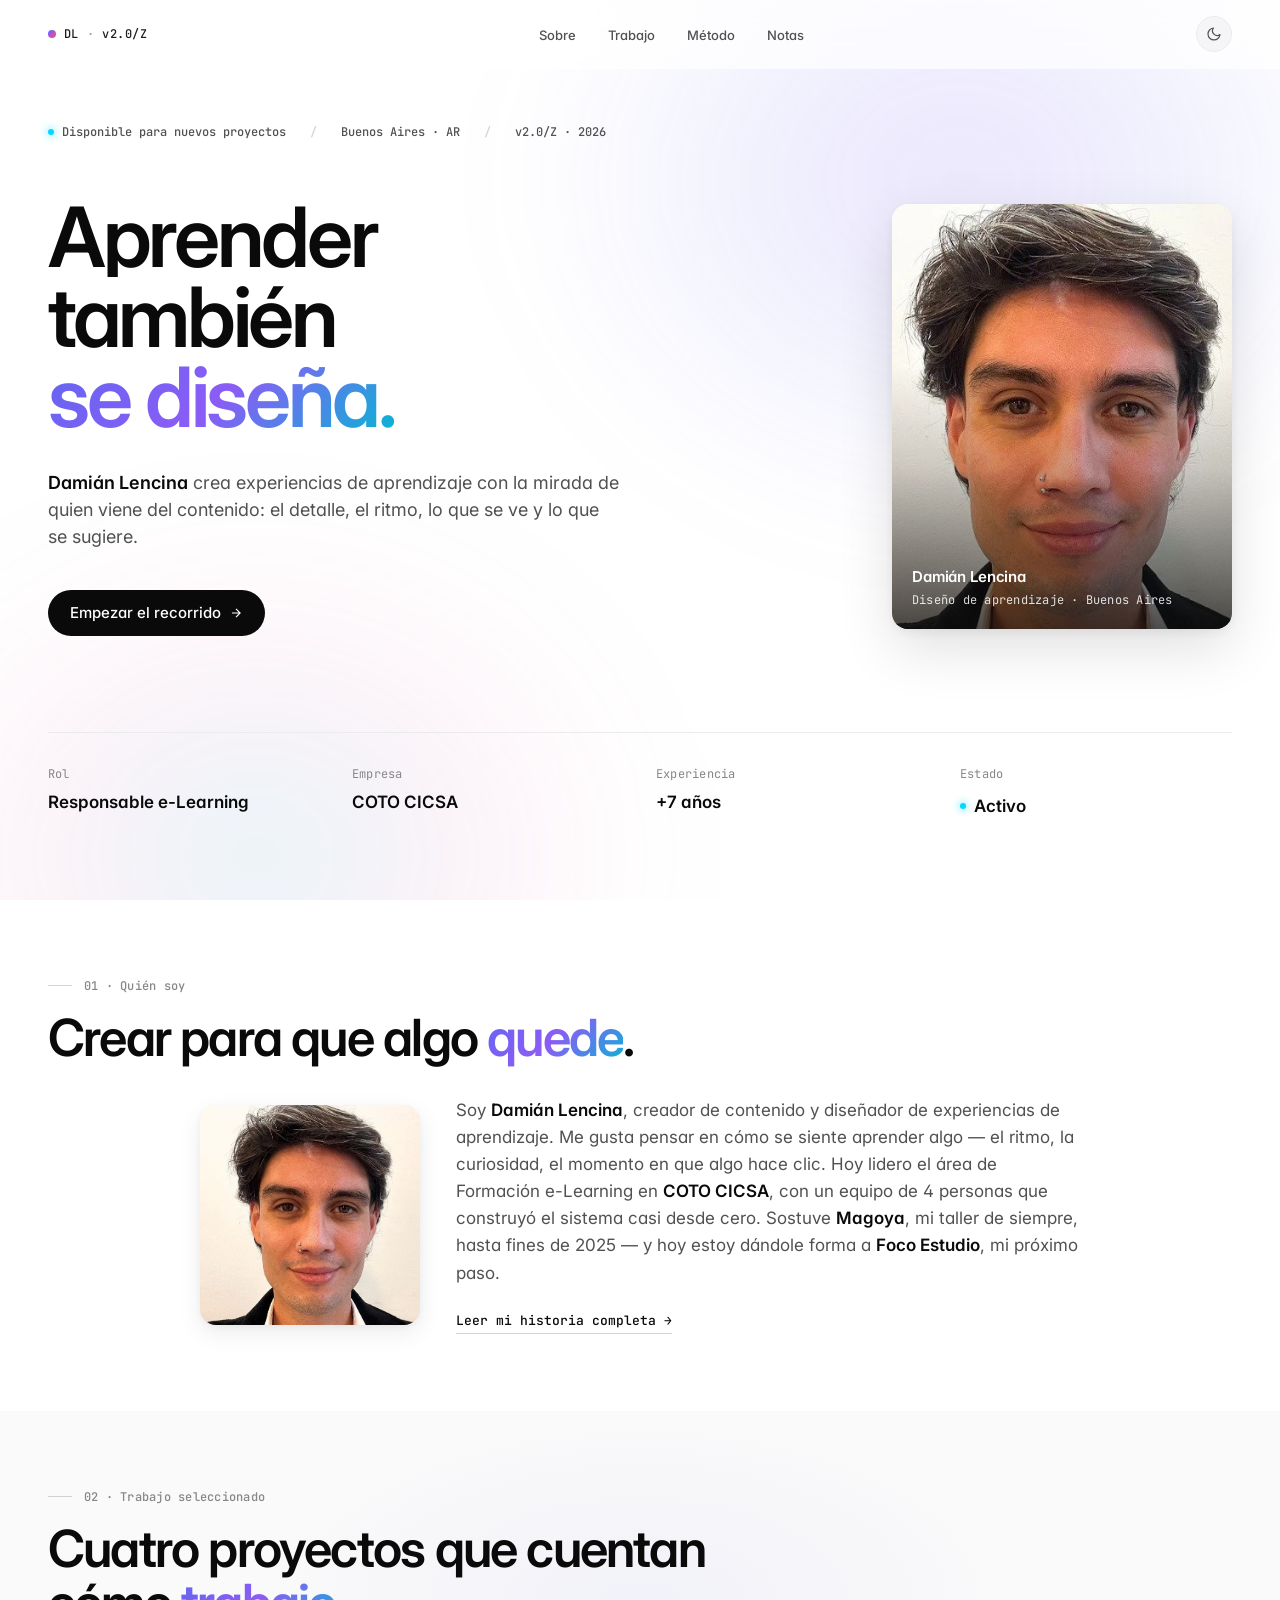
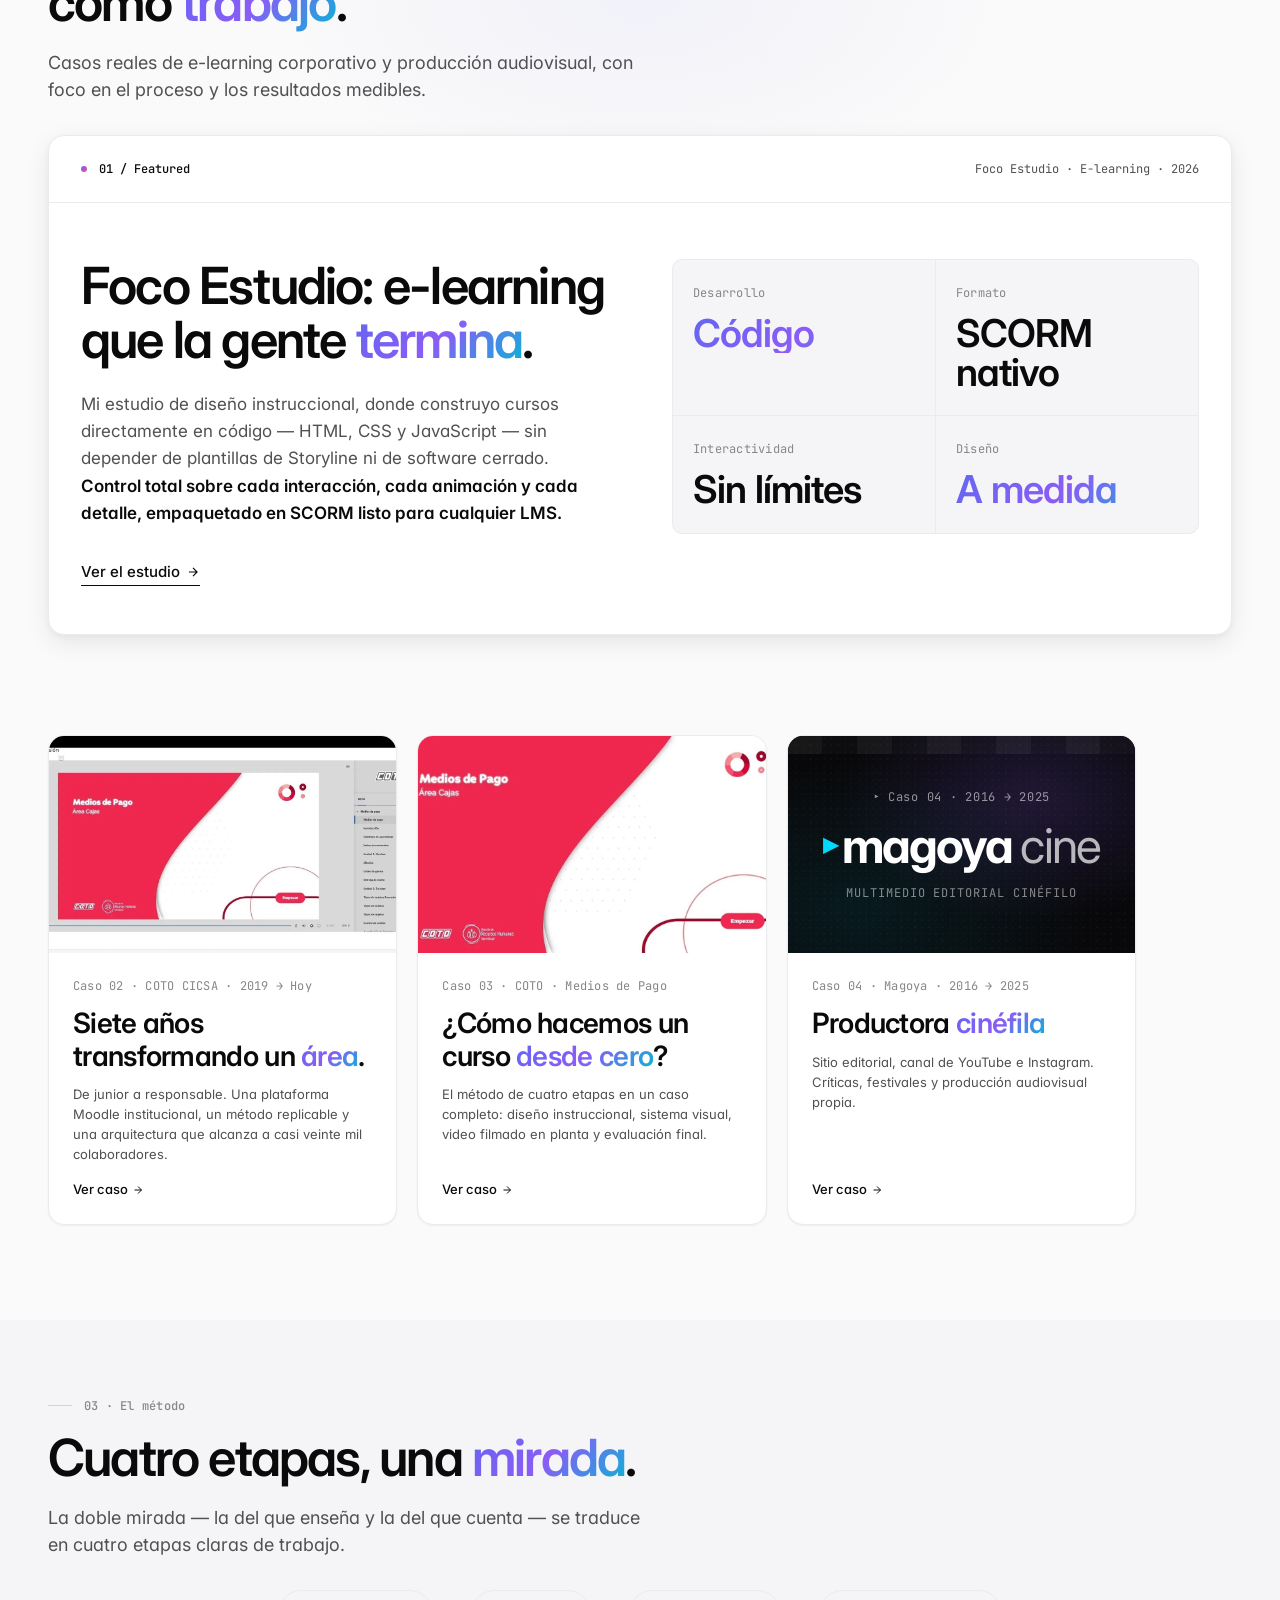
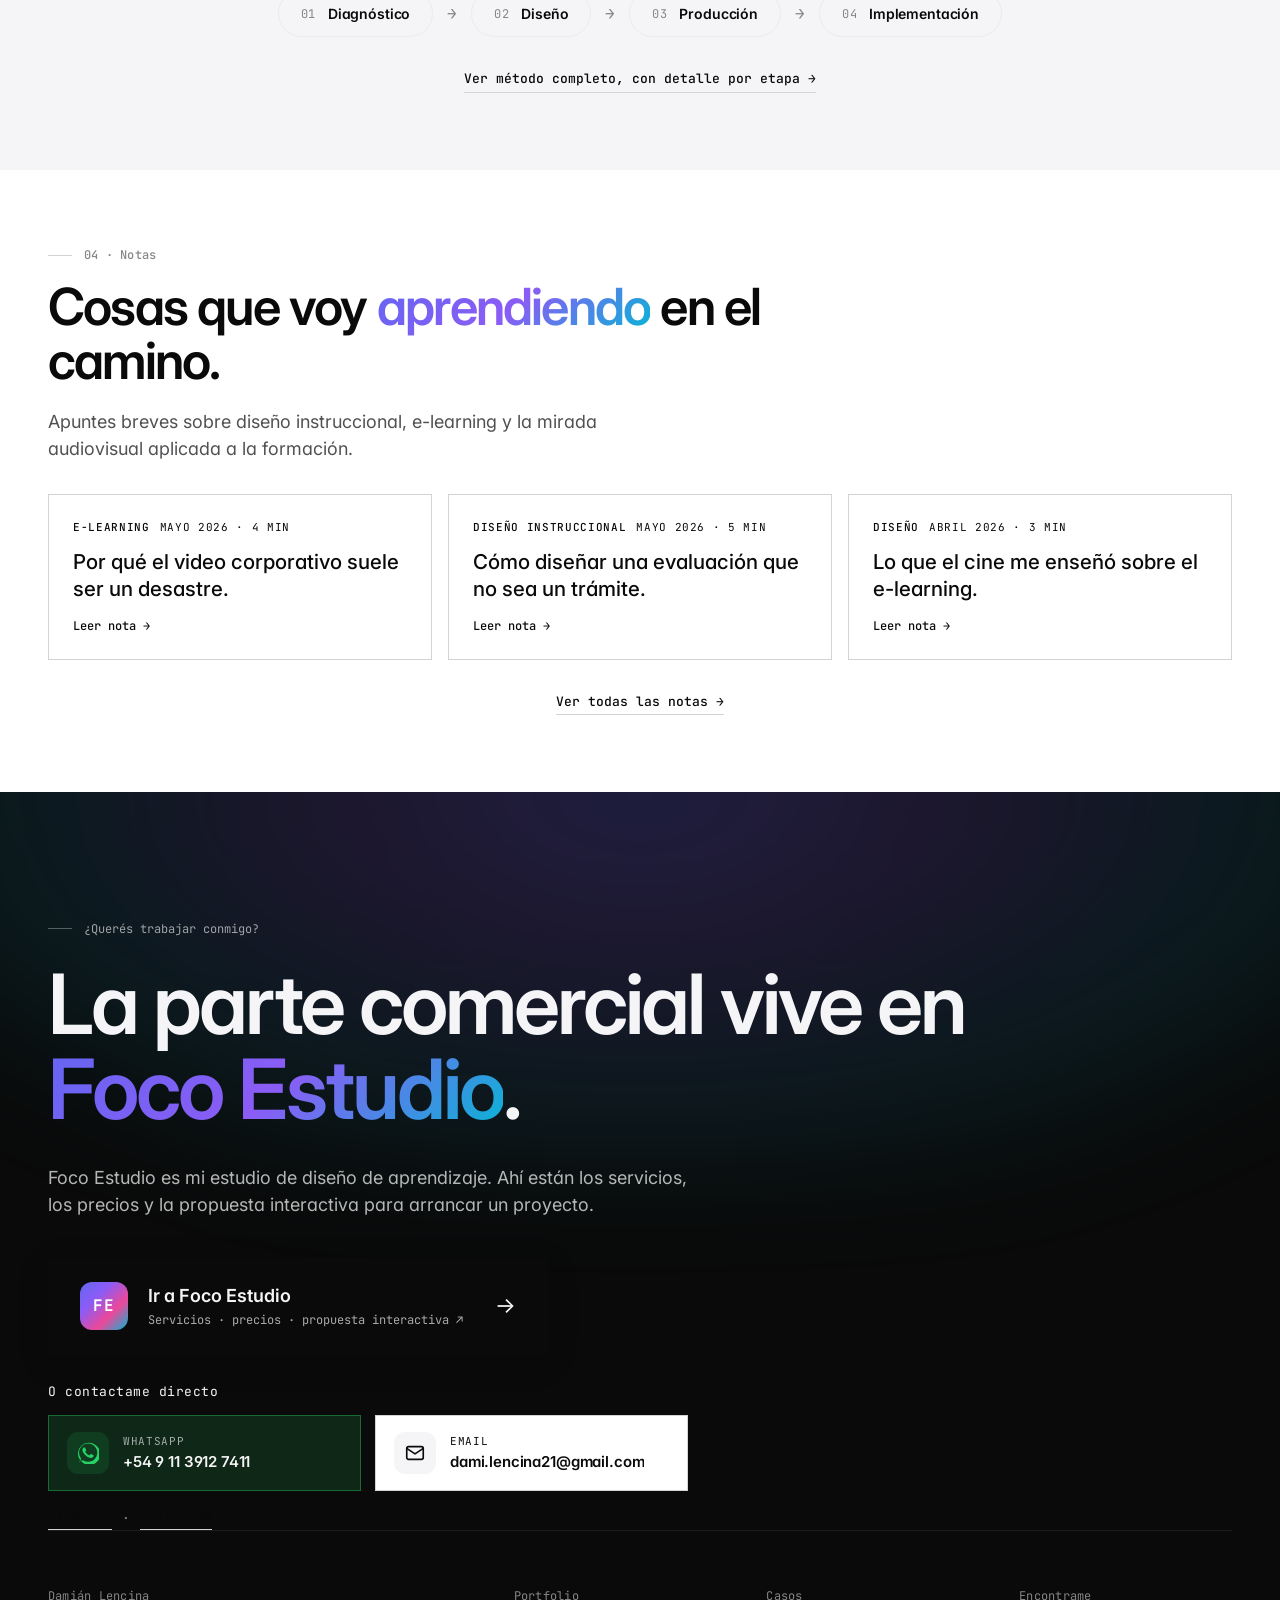
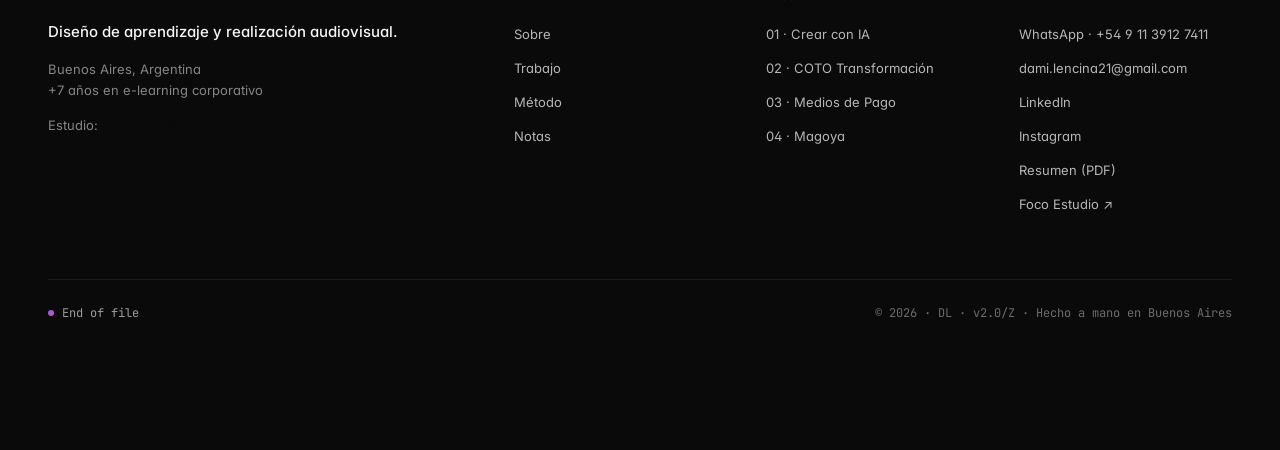
==== commit f3dfaf67: "Add files via upload" ====
--- a/index.html
+++ b/index.html
@@ -14,8 +14,8 @@
 </script>
 <meta name="theme-color" content="#ffffff">
 
-<title>Damián Lencina — Diseño de aprendizaje y realización audiovisual</title>
-<meta name="description" content="Diseño experiencias formativas para empresas con la atención de un realizador audiovisual. Responsable de e-Learning en COTO CICSA. +7 años, 20 mil personas capacitadas.">
+<title>Damián Lencina — Creador de contenido y diseño de aprendizaje</title>
+<meta name="description" content="Creador de contenido y diseñador de experiencias de aprendizaje. Responsable de e-Learning en COTO CICSA. +7 años, 20 mil personas capacitadas.">
 <meta name="author" content="Damián Lencina">
 <meta name="keywords" content="diseño instruccional, e-learning corporativo, articulate storyline, moodle, producción audiovisual, capacitación, Buenos Aires, Argentina">
 
@@ -26,17 +26,17 @@
 <meta property="og:locale" content="es_AR">
 <meta property="og:site_name" content="Damián Lencina · Portfolio">
 <meta property="og:url" content="https://damianlencina.com/">
-<meta property="og:title" content="Damián Lencina — Diseño de aprendizaje y realización audiovisual">
-<meta property="og:description" content="Diseño experiencias formativas para empresas con la atención de un realizador audiovisual. +7 años en e-learning corporativo.">
+<meta property="og:title" content="Damián Lencina — Creador de contenido y diseño de aprendizaje">
+<meta property="og:description" content="Creador de contenido y diseñador de experiencias de aprendizaje. +7 años en e-learning corporativo.">
 <meta property="og:image" content="https://damianlencina.com/img/og_image.jpg">
 <meta property="og:image:width" content="1200">
 <meta property="og:image:height" content="630">
-<meta property="og:image:alt" content="Damián Lencina — Diseño de aprendizaje">
+<meta property="og:image:alt" content="Damián Lencina — Creador de contenido y diseño de aprendizaje">
 
 <!-- Twitter Card -->
 <meta name="twitter:card" content="summary_large_image">
-<meta name="twitter:title" content="Damián Lencina — Diseño de aprendizaje">
-<meta name="twitter:description" content="Diseño experiencias formativas para empresas con mirada audiovisual.">
+<meta name="twitter:title" content="Damián Lencina — Creador de contenido y diseño de aprendizaje">
+<meta name="twitter:description" content="Creador de contenido y diseñador de experiencias de aprendizaje. +7 años en e-learning corporativo.">
 <meta name="twitter:image" content="https://damianlencina.com/img/og_image.jpg">
 
 <!-- Favicons -->
@@ -50,7 +50,7 @@
   "@context": "https://schema.org",
   "@type": "Person",
   "name": "Damián Lencina",
-  "jobTitle": "Responsable de e-Learning · Diseñador instruccional · Realizador audiovisual",
+  "jobTitle": "Responsable de e-Learning · Diseñador instruccional · Creador de contenido",
   "url": "https://damianlencina.com/",
   "image": "https://damianlencina.com/img/retrato.jpg",
   "sameAs": [
@@ -144,7 +144,7 @@
         </h1>
 
         <p class="hero-sub">
-          <strong>Damián Lencina</strong> diseña experiencias formativas para empresas con la atención que pondría un realizador audiovisual: el detalle, el ritmo, lo que se ve y lo que se sugiere.
+          <strong>Damián Lencina</strong> crea experiencias de aprendizaje con la mirada de quien viene del contenido: el detalle, el ritmo, lo que se ve y lo que se sugiere.
         </p>
 
         <div class="hero-actions">
@@ -195,7 +195,7 @@
 <section class="about-section about-section--compact" id="sobre">
   <div class="section-header reveal">
     <div class="section-tag">01 · Quién soy</div>
-    <h2 class="section-h">Entre el aula y la <span class="grad">cámara</span>.</h2>
+    <h2 class="section-h">Crear para que algo <span class="grad">quede</span>.</h2>
   </div>
 
   <div class="about-compact reveal">
@@ -203,8 +203,8 @@
       <picture><source srcset="img/retrato.webp" type="image/webp"><img loading="lazy" alt="Damián Lencina" width="240" height="240" src="img/retrato.jpg"></picture>
     </div>
     <div class="about-compact-body">
-      <p>Soy <strong>Damián Lencina</strong>, comunicador y realizador audiovisual. Responsable de Formación e-Learning en <strong>COTO CICSA</strong>, donde lidero un equipo de 4 personas que armó el sistema desde casi cero. En paralelo mantengo <strong>Magoya Producciones</strong>, un proyecto cinéfilo desde 2016.</p>
-      <a href="sobre.html" class="link-arrow">Leer historia completa, formación y equipo →</a>
+      <p>Soy <strong>Damián Lencina</strong>, creador de contenido y diseñador de experiencias de aprendizaje. Me gusta pensar en cómo se siente aprender algo — el ritmo, la curiosidad, el momento en que algo hace clic. Hoy lidero el área de Formación e-Learning en <strong>COTO CICSA</strong>, con un equipo de 4 personas que construyó el sistema casi desde cero. Sostuve <strong>Magoya</strong>, mi taller de siempre, hasta fines de 2025 — y hoy estoy dándole forma a <strong>Foco Estudio</strong>, mi próximo paso.</p>
+      <a href="sobre.html" class="link-arrow">Leer mi historia completa →</a>
     </div>
   </div>
 </section>
@@ -228,7 +228,7 @@
       <div class="featured-case-body">
         <div class="featured-case-content">
           <h3>Foco Estudio: e-learning que la gente <span class="grad">termina</span>.</h3>
-          <p>Estudio de diseño instruccional fundado para hacer los cursos corporativos que deberían existir. No slides con texto — cursos con estructura, personajes y mecánicas reales. <strong>+80 cursos producidos, diseño 100% a medida, SCORM listo para cualquier LMS.</strong></p>
+          <p>Mi estudio de diseño instruccional, donde construyo cursos directamente en código — HTML, CSS y JavaScript — sin depender de plantillas de Storyline ni de software cerrado. <strong>Control total sobre cada interacción, cada animación y cada detalle, empaquetado en SCORM listo para cualquier LMS.</strong></p>
           <span class="featured-case-link">
             Ver el estudio
             <svg width="14" height="14" viewBox="0 0 24 24" fill="none" stroke="currentColor" stroke-width="2"><path d="M5 12h14M12 5l7 7-7 7"/></svg>
@@ -236,20 +236,20 @@
         </div>
         <div class="featured-case-stats">
           <div class="stat-box">
-            <div class="stat-label">Cursos producidos</div>
-            <div class="stat-value grad"><span class="counter" data-target="80">80</span>+</div>
+            <div class="stat-label">Desarrollo</div>
+            <div class="stat-value grad">Código</div>
+          </div>
+          <div class="stat-box">
+            <div class="stat-label">Formato</div>
+            <div class="stat-value">SCORM nativo</div>
+          </div>
+          <div class="stat-box">
+            <div class="stat-label">Interactividad</div>
+            <div class="stat-value">Sin límites</div>
           </div>
           <div class="stat-box">
             <div class="stat-label">Diseño</div>
-            <div class="stat-value">A medida</div>
-          </div>
-          <div class="stat-box">
-            <div class="stat-label">Años de experiencia</div>
-            <div class="stat-value">+7</div>
-          </div>
-          <div class="stat-box">
-            <div class="stat-label">Estándar</div>
-            <div class="stat-value grad">SCORM</div>
+            <div class="stat-value grad">A medida</div>
           </div>
         </div>
       </div>
@@ -297,7 +297,7 @@
               <span></span><span></span><span></span><span></span><span></span>
             </div>
             <div class="magoya-thumb-content">
-              <div class="magoya-thumb-tag">▸ Caso 04 · 2016 → Hoy</div>
+              <div class="magoya-thumb-tag">▸ Caso 04 · 2016 → 2025</div>
               <div class="magoya-thumb-logo">
                 <span class="magoya-logo-mark">▸</span>magoya<span class="magoya-logo-accent">cine</span>
               </div>
@@ -306,7 +306,7 @@
           </div>
         </div>
         <div class="work-body">
-          <div class="work-byline">Caso 04 · Magoya · 2016 → Hoy</div>
+          <div class="work-byline">Caso 04 · Magoya · 2016 → 2025</div>
           <h3 class="work-title">Productora <span class="grad">cinéfila</span></h3>
           <p class="work-desc">Sitio editorial, canal de YouTube e Instagram. Críticas, festivales y producción audiovisual propia.</p>
           <span class="work-link">
--- a/style.css
+++ b/style.css
@@ -2811,10 +2811,13 @@
 }
 .direct-card--wa {
   border-color: rgba(37,211,102,0.4);
-  background: rgba(37,211,102,0.06);
+  background: rgba(37,211,102,0.14);
+  color: #f5f5f7;
 }
 .direct-card--wa:hover { border-color: #25D366; }
 .direct-card--wa .direct-card-icon { color: #25D366; }
+.direct-card--wa .direct-card-name { color: rgba(245,245,247,0.65); }
+.direct-card--wa .direct-card-value { color: #f5f5f7; }
 .direct-card--mail:hover { border-color: var(--ink); }
 .direct-card-icon {
   display: inline-flex;
--- a/style.css
+++ b/style.css
@@ -2811,10 +2811,13 @@
 }
 .direct-card--wa {
   border-color: rgba(37,211,102,0.4);
-  background: rgba(37,211,102,0.06);
+  background: rgba(37,211,102,0.14);
+  color: #f5f5f7;
 }
 .direct-card--wa:hover { border-color: #25D366; }
 .direct-card--wa .direct-card-icon { color: #25D366; }
+.direct-card--wa .direct-card-name { color: rgba(245,245,247,0.65); }
+.direct-card--wa .direct-card-value { color: #f5f5f7; }
 .direct-card--mail:hover { border-color: var(--ink); }
 .direct-card-icon {
   display: inline-flex;
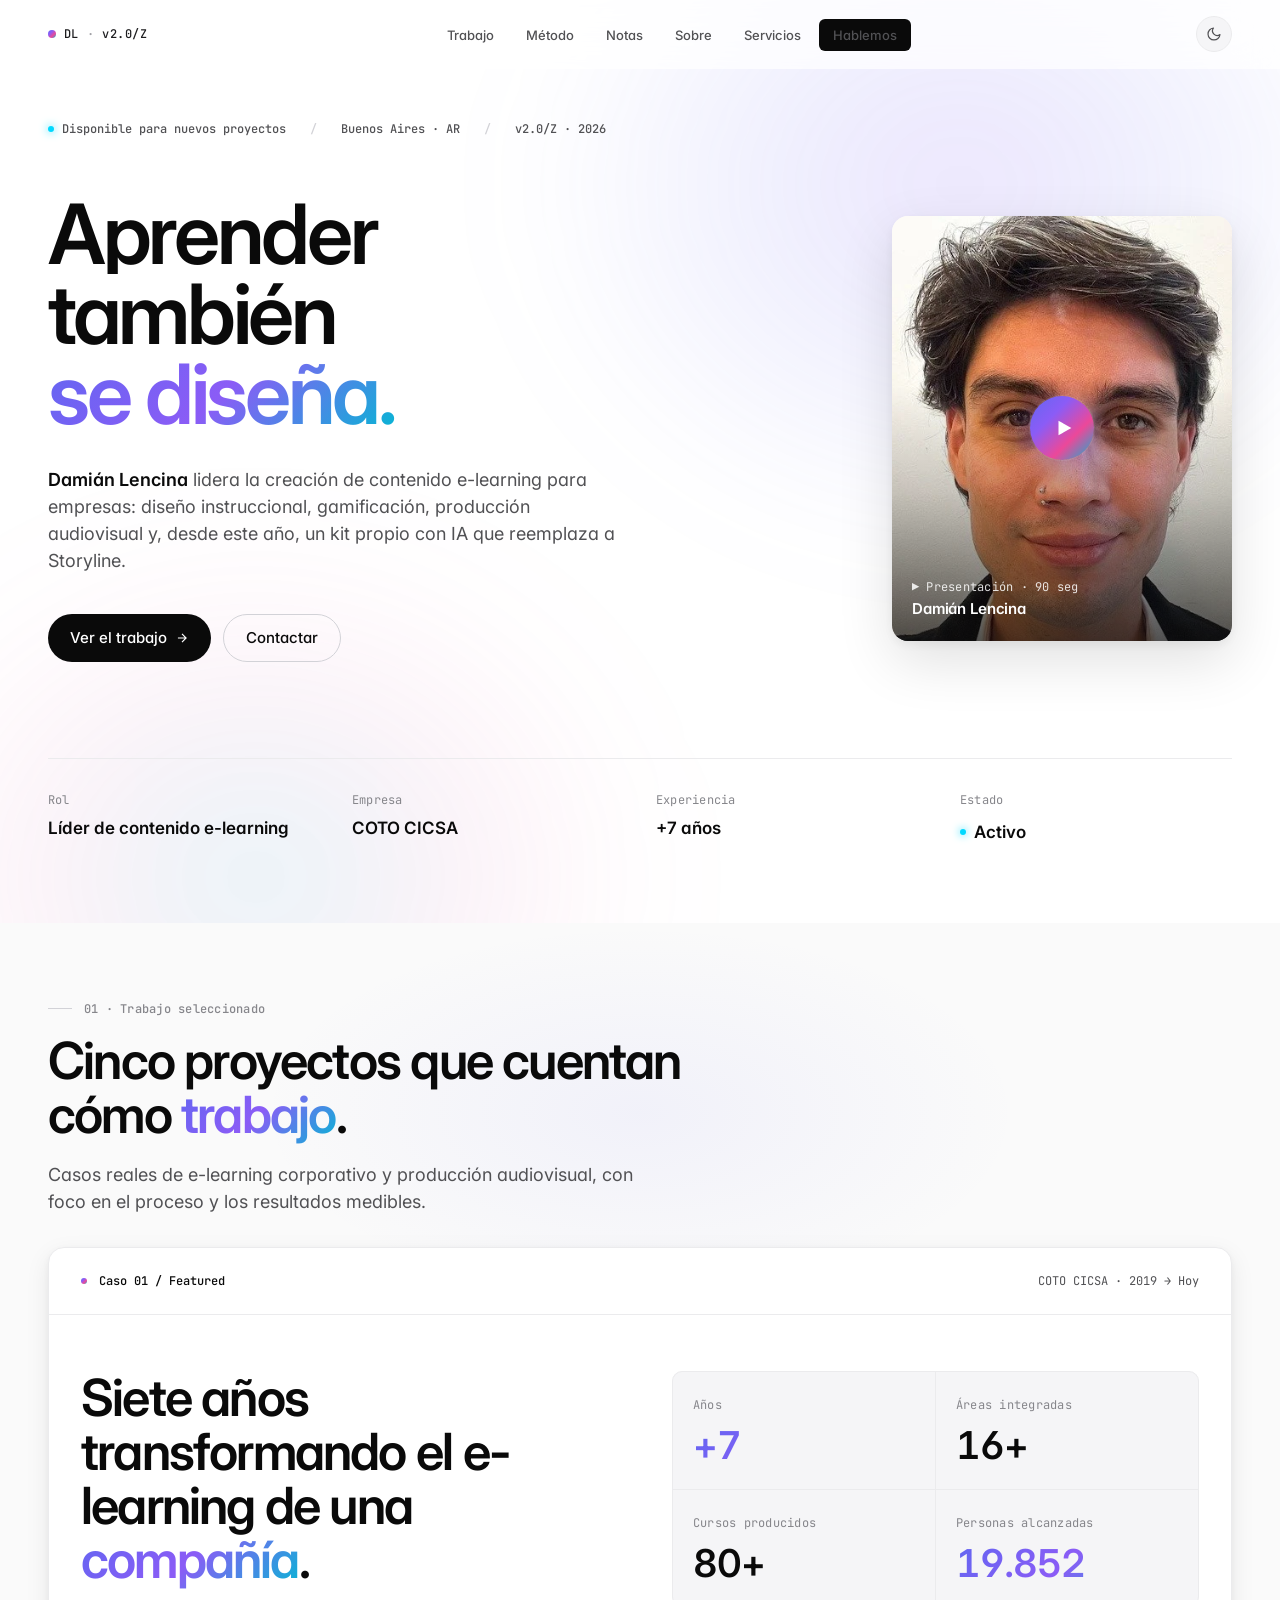
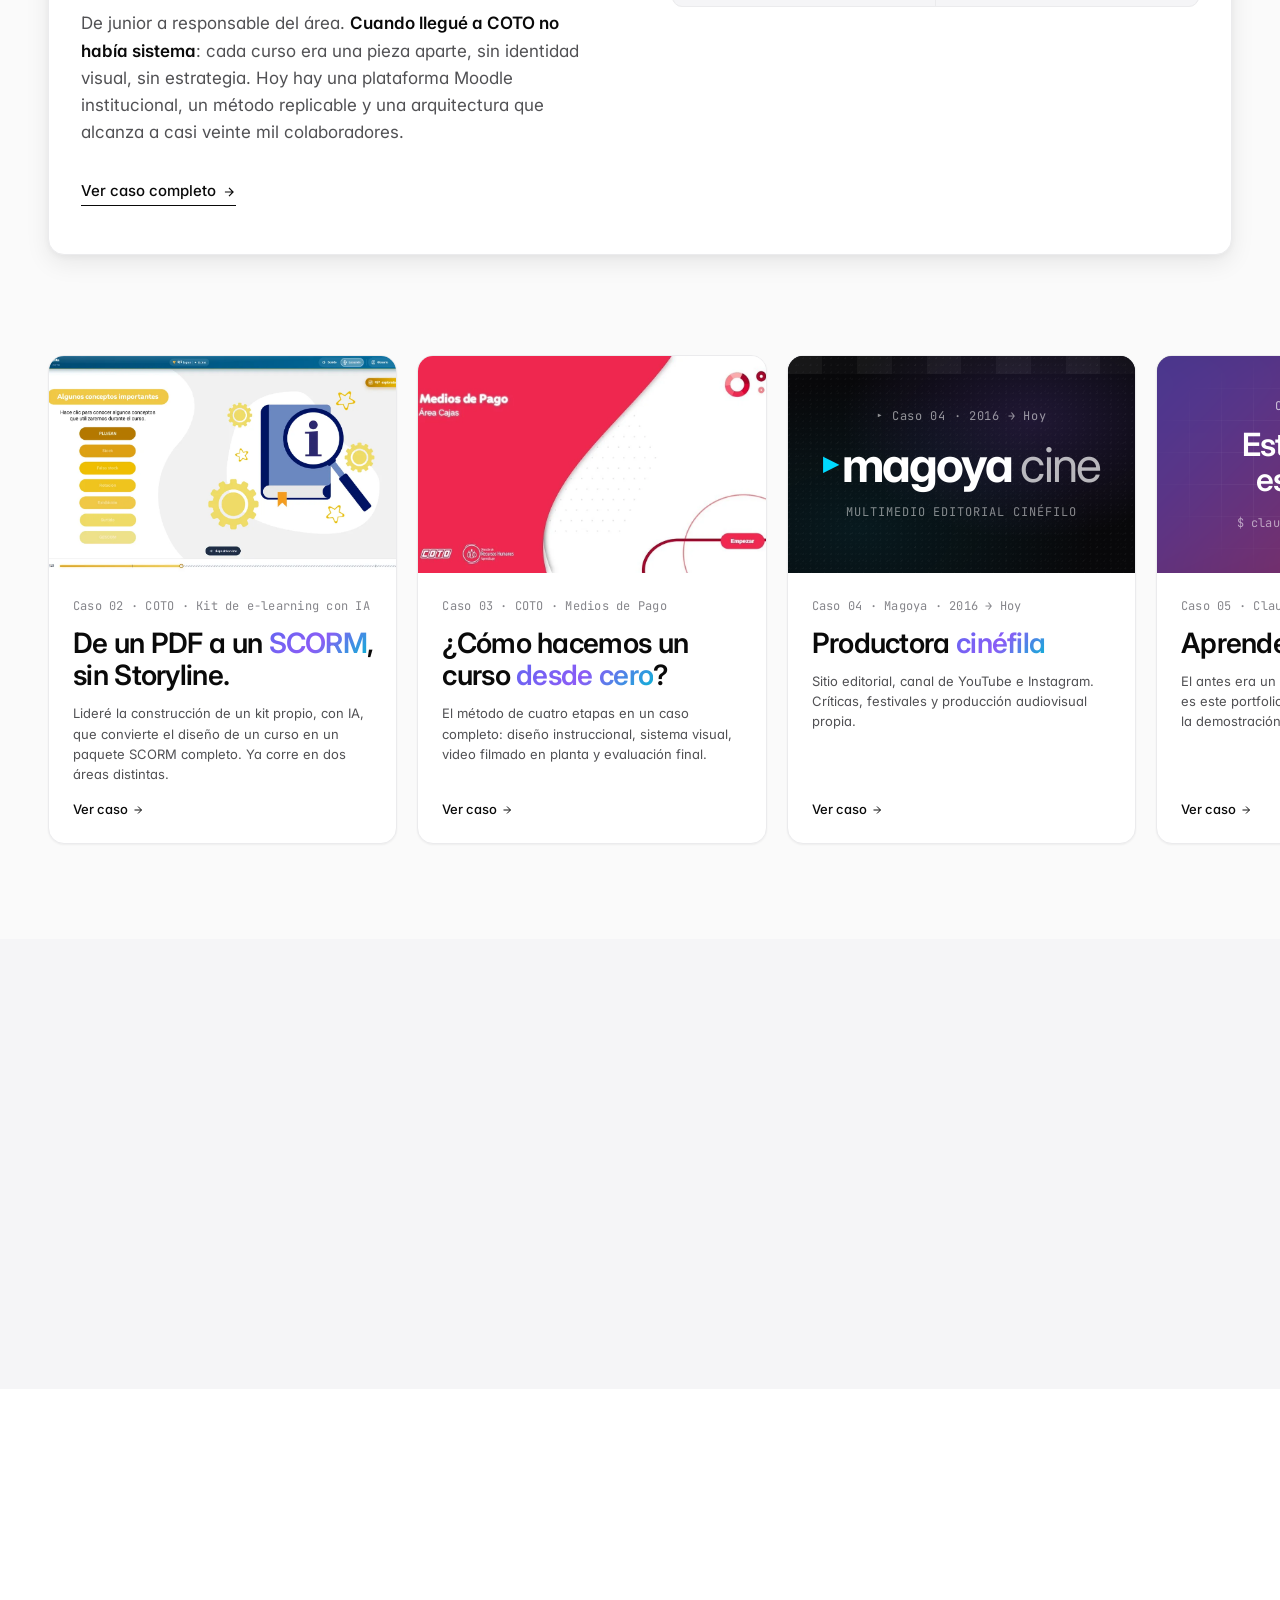
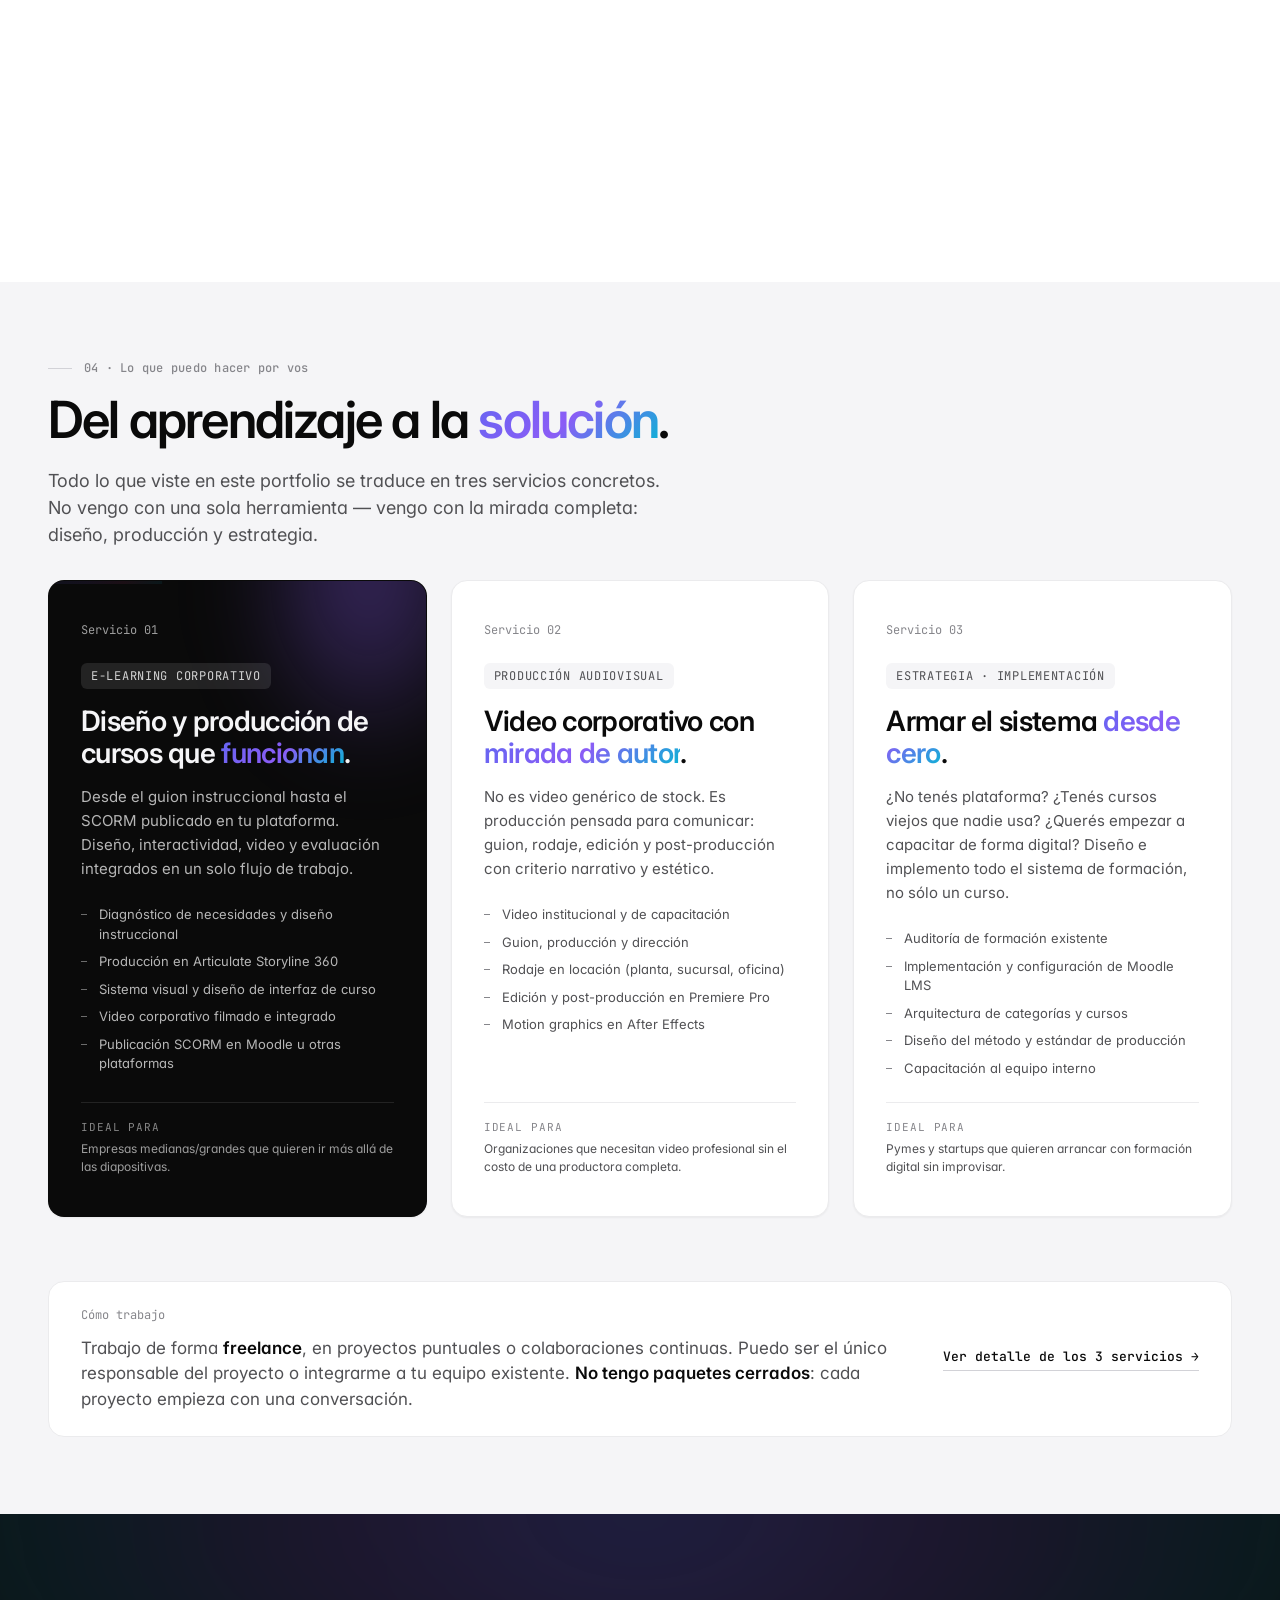
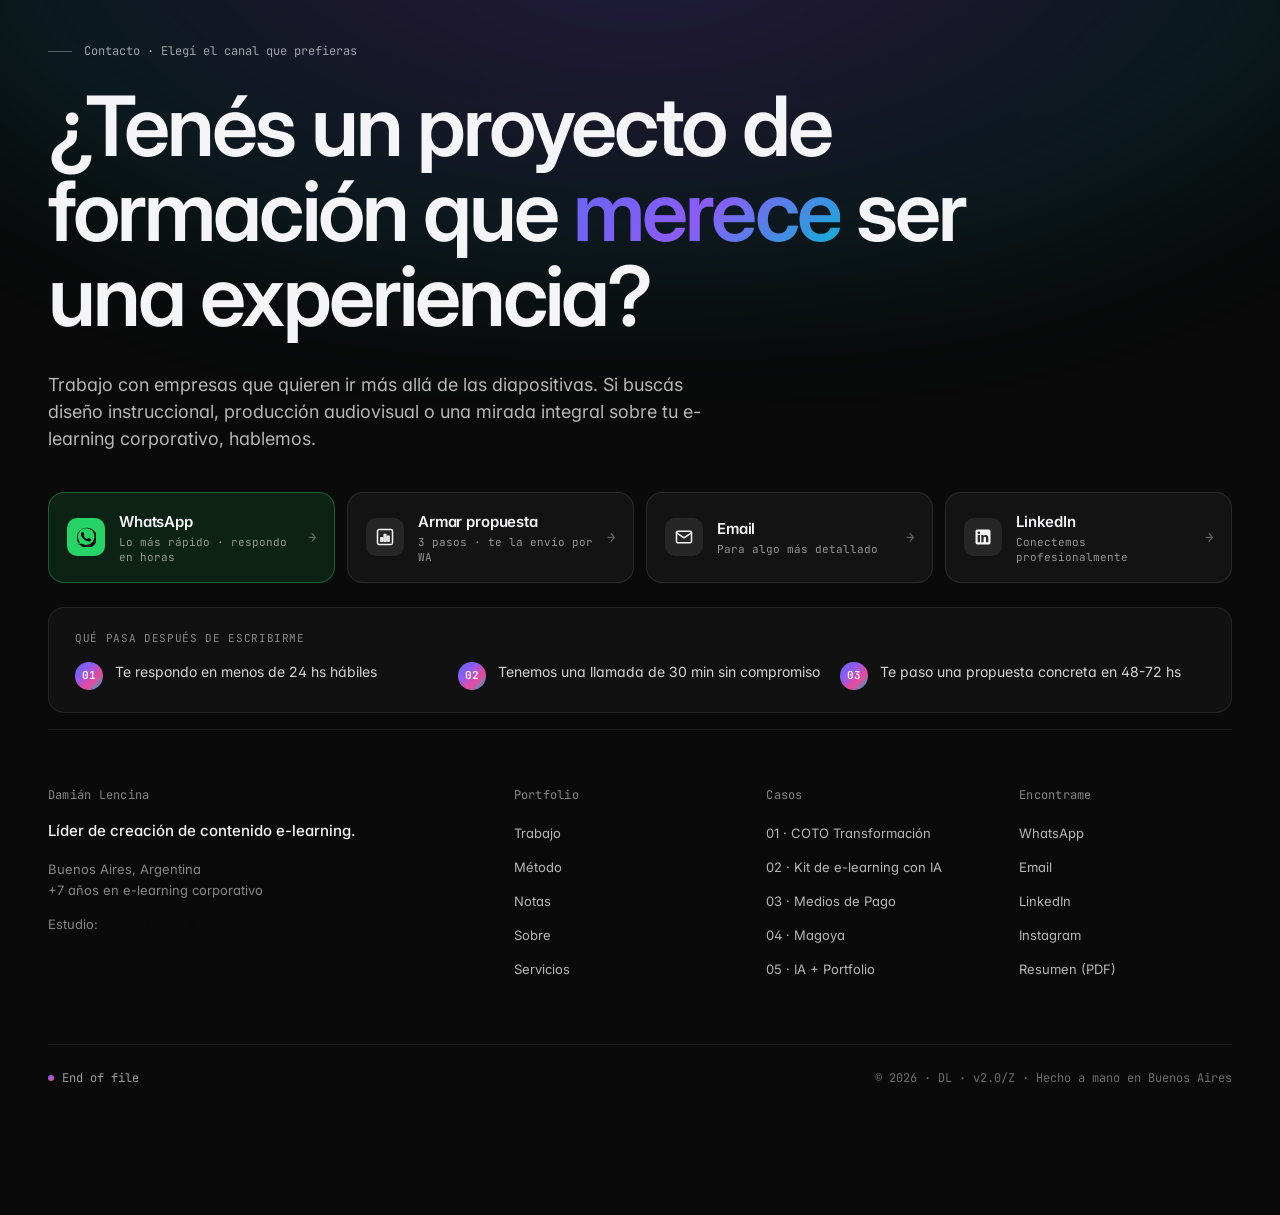
==== commit 0aec857c: "Add files via upload" ====
--- a/index.html
+++ b/index.html
@@ -14,10 +14,10 @@
 </script>
 <meta name="theme-color" content="#ffffff">
 
-<title>Damián Lencina — Creador de contenido y diseño de aprendizaje</title>
-<meta name="description" content="Creador de contenido y diseñador de experiencias de aprendizaje. Responsable de e-Learning en COTO CICSA. +7 años, 20 mil personas capacitadas.">
+<title>Damián Lencina — Líder de creación de contenido e-learning</title>
+<meta name="description" content="Lidero la creación de contenido e-learning para empresas: diseño instruccional, gamificación, producción audiovisual y un kit propio con IA. +7 años, 19.852 personas capacitadas.">
 <meta name="author" content="Damián Lencina">
-<meta name="keywords" content="diseño instruccional, e-learning corporativo, articulate storyline, moodle, producción audiovisual, capacitación, Buenos Aires, Argentina">
+<meta name="keywords" content="creación de contenido e-learning, diseño instruccional, e-learning corporativo, gamificación, IA aplicada a e-learning, moodle, producción audiovisual, capacitación, Buenos Aires, Argentina">
 
 <link rel="canonical" href="https://damianlencina.com/">
 
@@ -26,17 +26,17 @@
 <meta property="og:locale" content="es_AR">
 <meta property="og:site_name" content="Damián Lencina · Portfolio">
 <meta property="og:url" content="https://damianlencina.com/">
-<meta property="og:title" content="Damián Lencina — Creador de contenido y diseño de aprendizaje">
-<meta property="og:description" content="Creador de contenido y diseñador de experiencias de aprendizaje. +7 años en e-learning corporativo.">
+<meta property="og:title" content="Damián Lencina — Líder de creación de contenido e-learning">
+<meta property="og:description" content="Lidero la creación de contenido e-learning: diseño instruccional, gamificación y un kit propio con IA que reemplaza a Storyline. +7 años en e-learning corporativo.">
 <meta property="og:image" content="https://damianlencina.com/img/og_image.jpg">
 <meta property="og:image:width" content="1200">
 <meta property="og:image:height" content="630">
-<meta property="og:image:alt" content="Damián Lencina — Creador de contenido y diseño de aprendizaje">
+<meta property="og:image:alt" content="Damián Lencina — Líder de creación de contenido e-learning">
 
 <!-- Twitter Card -->
 <meta name="twitter:card" content="summary_large_image">
-<meta name="twitter:title" content="Damián Lencina — Creador de contenido y diseño de aprendizaje">
-<meta name="twitter:description" content="Creador de contenido y diseñador de experiencias de aprendizaje. +7 años en e-learning corporativo.">
+<meta name="twitter:title" content="Damián Lencina — Líder de creación de contenido e-learning">
+<meta name="twitter:description" content="Lidero la creación de contenido e-learning: diseño instruccional, gamificación e IA aplicada a la producción de cursos.">
 <meta name="twitter:image" content="https://damianlencina.com/img/og_image.jpg">
 
 <!-- Favicons -->
@@ -50,7 +50,7 @@
   "@context": "https://schema.org",
   "@type": "Person",
   "name": "Damián Lencina",
-  "jobTitle": "Responsable de e-Learning · Diseñador instruccional · Creador de contenido",
+  "jobTitle": "Líder de creación de contenido e-learning · Diseñador instruccional",
   "url": "https://damianlencina.com/",
   "image": "https://damianlencina.com/img/retrato.jpg",
   "sameAs": [
@@ -98,10 +98,12 @@
 <nav id="nav">
   <a href="#main" class="nav-mark">DL <span>·</span> v2.0/Z</a>
   <ul class="nav-links" id="navLinks">
-    <li><a href="#sobre">Sobre</a></li>
     <li><a href="#trabajo">Trabajo</a></li>
     <li><a href="metodo.html">Método</a></li>
     <li><a href="notas.html">Notas</a></li>
+    <li><a href="#sobre">Sobre</a></li>
+    <li><a href="servicios.html">Servicios</a></li>
+    <li><a href="#contacto" class="nav-cta">Hablemos</a></li>
   </ul>
   <div class="nav-end">
     <button class="theme-toggle" id="themeToggle" aria-label="Cambiar tema claro/oscuro" type="button">
@@ -144,26 +146,31 @@
         </h1>
 
         <p class="hero-sub">
-          <strong>Damián Lencina</strong> crea experiencias de aprendizaje con la mirada de quien viene del contenido: el detalle, el ritmo, lo que se ve y lo que se sugiere.
+          <strong>Damián Lencina</strong> lidera la creación de contenido e-learning para empresas: diseño instruccional, gamificación, producción audiovisual y, desde este año, un kit propio con IA que reemplaza a Storyline.
         </p>
 
         <div class="hero-actions">
-          <a href="#sobre" class="btn btn-primary">
-            Empezar el recorrido
+          <a href="#trabajo" class="btn btn-primary">
+            Ver el trabajo
             <svg class="btn-arrow" width="14" height="14" viewBox="0 0 24 24" fill="none" stroke="currentColor" stroke-width="2"><path d="M5 12h14M12 5l7 7-7 7"/></svg>
           </a>
-        </div>
-      </div>
-
-      <!-- Retrato a la derecha -->
+          <a href="#contacto" class="btn btn-ghost">Contactar</a>
+        </div>
+      </div>
+
+      <!-- Video card a la derecha -->
       <aside class="hero-video">
-        <div class="hero-portrait">
+        <button class="hero-video-card" id="avatarPlayer" aria-label="Reproducir video de presentación">
           <picture><source srcset="img/retrato_avatar.webp" type="image/webp"><img alt="Damián Lencina" loading="eager" fetchpriority="high" class="hero-video-img" src="img/retrato_avatar.jpg"></picture>
-          <span class="hero-portrait-meta">
-            <span class="hero-portrait-name">Damián Lencina</span>
-            <span class="hero-portrait-role">Diseño de aprendizaje · Buenos Aires</span>
-          </span>
-        </div>
+          <span class="hero-video-overlay" aria-hidden="true"></span>
+          <span class="hero-video-play" aria-hidden="true">
+            <svg viewBox="0 0 24 24"><polygon points="6 4 20 12 6 20 6 4"/></svg>
+          </span>
+          <span class="hero-video-meta">
+            <span class="hero-video-tag">▶ Presentación · 90 seg</span>
+            <span class="hero-video-name">Damián Lencina</span>
+          </span>
+        </button>
       </aside>
 
     </div>
@@ -172,7 +179,7 @@
     <div class="hero-meta">
       <div class="hero-meta-item">
         <div class="label">Rol</div>
-        <div class="value">Responsable e-Learning</div>
+        <div class="value">Líder de contenido e-learning</div>
       </div>
       <div class="hero-meta-item">
         <div class="label">Empresa</div>
@@ -191,65 +198,59 @@
   </div>
 </section>
 
-<!-- SOBRE (compacto · primero para anclar quién soy) -->
-<section class="about-section about-section--compact" id="sobre">
-  <div class="section-header reveal">
-    <div class="section-tag">01 · Quién soy</div>
-    <h2 class="section-h">Crear para que algo <span class="grad">quede</span>.</h2>
-  </div>
-
-  <div class="about-compact reveal">
-    <div class="about-portrait-sm">
-      <picture><source srcset="img/retrato.webp" type="image/webp"><img loading="lazy" alt="Damián Lencina" width="240" height="240" src="img/retrato.jpg"></picture>
-    </div>
-    <div class="about-compact-body">
-      <p>Soy <strong>Damián Lencina</strong>, creador de contenido y diseñador de experiencias de aprendizaje. Me gusta pensar en cómo se siente aprender algo — el ritmo, la curiosidad, el momento en que algo hace clic. Hoy lidero el área de Formación e-Learning en <strong>COTO CICSA</strong>, con un equipo de 4 personas que construyó el sistema casi desde cero. Sostuve <strong>Magoya</strong>, mi taller de siempre, hasta fines de 2025 — y hoy estoy dándole forma a <strong>Foco Estudio</strong>, mi próximo paso.</p>
-      <a href="sobre.html" class="link-arrow">Leer mi historia completa →</a>
-    </div>
-  </div>
-</section>
+<!-- VIDEO MODAL -->
+<div class="video-modal" id="videoModal" role="dialog" aria-modal="true" aria-label="Video de presentación">
+  <div class="video-modal-backdrop" id="videoModalBackdrop"></div>
+  <div class="video-modal-inner">
+    <button class="video-modal-close" id="videoModalClose" aria-label="Cerrar video">✕</button>
+    <div class="video-modal-frame">
+      <div id="ytPlayer"></div>
+    </div>
+    <p class="video-modal-caption" id="videoModalCaption">Video de presentación · Placeholder</p>
+  </div>
+</div>
 
 <!-- TRABAJO -->
 <section id="trabajo">
   <div class="section-header reveal">
-    <div class="section-tag">02 · Trabajo seleccionado</div>
-    <h2 class="section-h">Cuatro proyectos que cuentan cómo <span class="grad">trabajo</span>.</h2>
+    <div class="section-tag">01 · Trabajo seleccionado</div>
+    <h2 class="section-h">Cinco proyectos que cuentan cómo <span class="grad">trabajo</span>.</h2>
     <p class="section-lead">Casos reales de e-learning corporativo y producción audiovisual, con foco en el proceso y los resultados medibles.</p>
   </div>
 
   <div class="work-wrap">
 
-    <!-- Featured case · IA -->
-    <a href="caso_ia.html" class="featured-case featured-case--ia reveal">
+    <!-- Featured case -->
+    <a href="caso_transformacion.html" class="featured-case reveal">
       <div class="featured-case-header">
-        <span class="featured-case-num">01 / Featured</span>
-        <span class="featured-case-tag">Foco Estudio · E-learning · 2026</span>
+        <span class="featured-case-num">Caso 01 / Featured</span>
+        <span class="featured-case-tag">COTO CICSA · 2019 → Hoy</span>
       </div>
       <div class="featured-case-body">
         <div class="featured-case-content">
-          <h3>Foco Estudio: e-learning que la gente <span class="grad">termina</span>.</h3>
-          <p>Mi estudio de diseño instruccional, donde construyo cursos directamente en código — HTML, CSS y JavaScript — sin depender de plantillas de Storyline ni de software cerrado. <strong>Control total sobre cada interacción, cada animación y cada detalle, empaquetado en SCORM listo para cualquier LMS.</strong></p>
+          <h3>Siete años transformando el e-learning de una <span class="grad">compañía</span>.</h3>
+          <p>De junior a responsable del área. <strong>Cuando llegué a COTO no había sistema</strong>: cada curso era una pieza aparte, sin identidad visual, sin estrategia. Hoy hay una plataforma Moodle institucional, un método replicable y una arquitectura que alcanza a casi veinte mil colaboradores.</p>
           <span class="featured-case-link">
-            Ver el estudio
+            Ver caso completo
             <svg width="14" height="14" viewBox="0 0 24 24" fill="none" stroke="currentColor" stroke-width="2"><path d="M5 12h14M12 5l7 7-7 7"/></svg>
           </span>
         </div>
         <div class="featured-case-stats">
           <div class="stat-box">
-            <div class="stat-label">Desarrollo</div>
-            <div class="stat-value grad">Código</div>
+            <div class="stat-label">Años</div>
+            <div class="stat-value grad">+<span class="counter" data-target="7">7</span></div>
           </div>
           <div class="stat-box">
-            <div class="stat-label">Formato</div>
-            <div class="stat-value">SCORM nativo</div>
+            <div class="stat-label">Áreas integradas</div>
+            <div class="stat-value"><span class="counter" data-target="16">16</span>+</div>
           </div>
           <div class="stat-box">
-            <div class="stat-label">Interactividad</div>
-            <div class="stat-value">Sin límites</div>
+            <div class="stat-label">Cursos producidos</div>
+            <div class="stat-value"><span class="counter" data-target="80">80</span>+</div>
           </div>
           <div class="stat-box">
-            <div class="stat-label">Diseño</div>
-            <div class="stat-value grad">A medida</div>
+            <div class="stat-label">Personas alcanzadas</div>
+            <div class="stat-value grad"><span class="counter" data-target="19852" data-format="thousand">19.852</span></div>
           </div>
         </div>
       </div>
@@ -258,14 +259,14 @@
     <!-- Grid 3 cards (carrusel horizontal en mobile) -->
     <div class="work-grid work-grid--carousel reveal-stagger">
 
-      <a href="caso_transformacion.html" class="work-item">
+      <a href="caso_kit.html" class="work-item">
         <div class="work-thumb">
-          <picture><source srcset="img/despues_storyline_portada.webp" type="image/webp"><img loading="lazy" alt="COTO e-learning — transformación del área" src="img/despues_storyline_portada.jpg"></picture>
+          <picture><source srcset="img/kit_surtido_conceptos.webp" type="image/webp"><img loading="lazy" alt="Kit de creación de e-learning con IA — curso Surtido sin venta" src="img/kit_surtido_conceptos.jpg"></picture>
         </div>
         <div class="work-body">
-          <div class="work-byline">Caso 02 · COTO CICSA · 2019 → Hoy</div>
-          <h3 class="work-title">Siete años transformando un <span class="grad">área</span>.</h3>
-          <p class="work-desc">De junior a responsable. Una plataforma Moodle institucional, un método replicable y una arquitectura que alcanza a casi veinte mil colaboradores.</p>
+          <div class="work-byline">Caso 02 · COTO · Kit de e-learning con IA</div>
+          <h3 class="work-title">De un PDF a un <span class="grad">SCORM</span>, sin Storyline.</h3>
+          <p class="work-desc">Lideré la construcción de un kit propio, con IA, que convierte el diseño de un curso en un paquete SCORM completo. Ya corre en dos áreas distintas.</p>
           <span class="work-link">
             Ver caso
             <svg width="12" height="12" viewBox="0 0 24 24" fill="none" stroke="currentColor" stroke-width="2"><path d="M5 12h14M12 5l7 7-7 7"/></svg>
@@ -297,7 +298,7 @@
               <span></span><span></span><span></span><span></span><span></span>
             </div>
             <div class="magoya-thumb-content">
-              <div class="magoya-thumb-tag">▸ Caso 04 · 2016 → 2025</div>
+              <div class="magoya-thumb-tag">▸ Caso 04 · 2016 → Hoy</div>
               <div class="magoya-thumb-logo">
                 <span class="magoya-logo-mark">▸</span>magoya<span class="magoya-logo-accent">cine</span>
               </div>
@@ -306,7 +307,7 @@
           </div>
         </div>
         <div class="work-body">
-          <div class="work-byline">Caso 04 · Magoya · 2016 → 2025</div>
+          <div class="work-byline">Caso 04 · Magoya · 2016 → Hoy</div>
           <h3 class="work-title">Productora <span class="grad">cinéfila</span></h3>
           <p class="work-desc">Sitio editorial, canal de YouTube e Instagram. Críticas, festivales y producción audiovisual propia.</p>
           <span class="work-link">
@@ -316,6 +317,26 @@
         </div>
       </a>
 
+      <a href="caso_ia.html" class="work-item work-item--ia">
+        <div class="work-thumb">
+          <div class="ia-thumb-grid"></div>
+          <div class="ia-thumb-inner">
+            <div class="ia-thumb-tag">Caso 05 · v52/Z</div>
+            <div class="ia-thumb-title">Este portfolio<br>es el caso<span class="ia-cursor">_</span></div>
+            <div class="ia-thumb-sub">$ claude --build portfolio</div>
+          </div>
+        </div>
+        <div class="work-body">
+          <div class="work-byline">Caso 05 · Claude AI + DL · 2026</div>
+          <h3 class="work-title">Aprender a crear con <span class="grad">IA</span>.</h3>
+          <p class="work-desc">El antes era un mensaje de texto. El después es este portfolio. El proceso de construirlo es la demostración.</p>
+          <span class="work-link">
+            Ver caso
+            <svg width="12" height="12" viewBox="0 0 24 24" fill="none" stroke="currentColor" stroke-width="2"><path d="M5 12h14M12 5l7 7-7 7"/></svg>
+          </span>
+        </div>
+      </a>
+
     </div>
 
     <div class="work-carousel-hint" aria-hidden="true">← Deslizá para ver los casos →</div>
@@ -326,7 +347,7 @@
 <!-- MÉTODO (compacto · teaser) -->
 <section class="method-section method-section--compact" id="metodo">
   <div class="section-header reveal">
-    <div class="section-tag">03 · El método</div>
+    <div class="section-tag">02 · El método</div>
     <h2 class="section-h">Cuatro etapas, una <span class="grad">mirada</span>.</h2>
     <p class="section-lead">La doble mirada — la del que enseña y la del que cuenta — se traduce en cuatro etapas claras de trabajo.</p>
   </div>
@@ -358,132 +379,202 @@
   </div>
 </section>
 
-<!-- NOTAS (preview) -->
-<section class="notas-preview-section" id="notas-preview">
+<!-- SOBRE (compacto · teaser) -->
+<section class="about-section about-section--compact" id="sobre">
   <div class="section-header reveal">
-    <div class="section-tag">04 · Notas</div>
-    <h2 class="section-h">Cosas que voy <span class="grad">aprendiendo</span> en el camino.</h2>
-    <p class="section-lead">Apuntes breves sobre diseño instruccional, e-learning y la mirada audiovisual aplicada a la formación.</p>
-  </div>
-
-  <div class="notas-preview-grid reveal-stagger">
-    <a href="nota_video.html" class="notas-preview-card">
-      <div class="notas-preview-meta">
-        <span class="notas-preview-tag">E-Learning</span>
-        <span class="notas-preview-date">Mayo 2026 · 4 min</span>
-      </div>
-      <h3 class="notas-preview-title">Por qué el video corporativo suele ser un <span class="grad">desastre</span>.</h3>
-      <span class="notas-preview-link">Leer nota →</span>
-    </a>
-    <a href="nota_evaluacion.html" class="notas-preview-card">
-      <div class="notas-preview-meta">
-        <span class="notas-preview-tag">Diseño instruccional</span>
-        <span class="notas-preview-date">Mayo 2026 · 5 min</span>
-      </div>
-      <h3 class="notas-preview-title">Cómo diseñar una evaluación que no sea un <span class="grad">trámite</span>.</h3>
-      <span class="notas-preview-link">Leer nota →</span>
-    </a>
-    <a href="nota_cine.html" class="notas-preview-card">
-      <div class="notas-preview-meta">
-        <span class="notas-preview-tag">Diseño</span>
-        <span class="notas-preview-date">Abril 2026 · 3 min</span>
-      </div>
-      <h3 class="notas-preview-title">Lo que el cine me enseñó sobre el <span class="grad">e-learning</span>.</h3>
-      <span class="notas-preview-link">Leer nota →</span>
-    </a>
-  </div>
-
-  <div class="notas-preview-link-wrap reveal">
-    <a href="notas.html" class="link-arrow">Ver todas las notas →</a>
+    <div class="section-tag">03 · Sobre mí</div>
+    <h2 class="section-h">Liderar la creación de <span class="grad">contenido</span>.</h2>
+  </div>
+
+  <div class="about-compact reveal">
+    <div class="about-portrait-sm">
+      <picture><source srcset="img/retrato.webp" type="image/webp"><img loading="lazy" alt="Damián Lencina" width="240" height="240" src="img/retrato.jpg"></picture>
+    </div>
+    <div class="about-compact-body">
+      <p>Soy <strong>Damián Lencina</strong>, líder de creación de contenido e-learning. Dirijo el área de Formación e-Learning en <strong>COTO CICSA</strong> con un equipo de 4 personas: diseño instruccional, producción audiovisual, gamificación y, desde este año, un kit propio con IA que construye cursos SCORM directamente desde un PDF. En paralelo mantengo <strong>Magoya Producciones</strong>, un proyecto cinéfilo desde 2016.</p>
+      <a href="sobre.html" class="link-arrow">Leer historia completa, formación y equipo →</a>
+    </div>
   </div>
 </section>
 
-
-<!-- CIERRE · derivación a Foco Estudio + canales personales -->
+<!-- SERVICIOS -->
+<section class="servicios-section" id="servicios">
+  <div class="section-header reveal">
+    <div class="section-tag">04 · Lo que puedo hacer por vos</div>
+    <h2 class="section-h">Del aprendizaje a la <span class="grad">solución</span>.</h2>
+    <p class="section-lead">Todo lo que viste en este portfolio se traduce en tres servicios concretos. No vengo con una sola herramienta — vengo con la mirada completa: diseño, producción y estrategia.</p>
+  </div>
+
+  <div class="servicios-grid reveal-stagger">
+
+    <div class="servicio-card servicio-card--primary">
+      <div class="servicio-num">Servicio 01</div>
+      <div class="servicio-tag">E-Learning corporativo</div>
+      <h3 class="servicio-title">Diseño y producción de cursos que <span class="grad">funcionan</span>.</h3>
+      <p class="servicio-desc">Desde el guion instruccional hasta el SCORM publicado en tu plataforma. Diseño, interactividad, video y evaluación integrados en un solo flujo de trabajo.</p>
+      <ul class="servicio-items">
+        <li>Diagnóstico de necesidades y diseño instruccional</li>
+        <li>Producción en Articulate Storyline 360</li>
+        <li>Sistema visual y diseño de interfaz de curso</li>
+        <li>Video corporativo filmado e integrado</li>
+        <li>Publicación SCORM en Moodle u otras plataformas</li>
+      </ul>
+      <div class="servicio-ideal">
+        <span class="servicio-ideal-label">Ideal para</span>
+        Empresas medianas/grandes que quieren ir más allá de las diapositivas.
+      </div>
+    </div>
+
+    <div class="servicio-card">
+      <div class="servicio-num">Servicio 02</div>
+      <div class="servicio-tag">Producción audiovisual</div>
+      <h3 class="servicio-title">Video corporativo con <span class="grad">mirada de autor</span>.</h3>
+      <p class="servicio-desc">No es video genérico de stock. Es producción pensada para comunicar: guion, rodaje, edición y post-producción con criterio narrativo y estético.</p>
+      <ul class="servicio-items">
+        <li>Video institucional y de capacitación</li>
+        <li>Guion, producción y dirección</li>
+        <li>Rodaje en locación (planta, sucursal, oficina)</li>
+        <li>Edición y post-producción en Premiere Pro</li>
+        <li>Motion graphics en After Effects</li>
+      </ul>
+      <div class="servicio-ideal">
+        <span class="servicio-ideal-label">Ideal para</span>
+        Organizaciones que necesitan video profesional sin el costo de una productora completa.
+      </div>
+    </div>
+
+    <div class="servicio-card">
+      <div class="servicio-num">Servicio 03</div>
+      <div class="servicio-tag">Estrategia · Implementación</div>
+      <h3 class="servicio-title">Armar el sistema <span class="grad">desde cero</span>.</h3>
+      <p class="servicio-desc">¿No tenés plataforma? ¿Tenés cursos viejos que nadie usa? ¿Querés empezar a capacitar de forma digital? Diseño e implemento todo el sistema de formación, no sólo un curso.</p>
+      <ul class="servicio-items">
+        <li>Auditoría de formación existente</li>
+        <li>Implementación y configuración de Moodle LMS</li>
+        <li>Arquitectura de categorías y cursos</li>
+        <li>Diseño del método y estándar de producción</li>
+        <li>Capacitación al equipo interno</li>
+      </ul>
+      <div class="servicio-ideal">
+        <span class="servicio-ideal-label">Ideal para</span>
+        Pymes y startups que quieren arrancar con formación digital sin improvisar.
+      </div>
+    </div>
+
+  </div>
+
+  <div class="servicios-nota servicios-nota--compact reveal">
+    <div class="servicios-nota-content">
+      <div class="servicios-nota-tag">Cómo trabajo</div>
+      <p>Trabajo de forma <strong>freelance</strong>, en proyectos puntuales o colaboraciones continuas. Puedo ser el único responsable del proyecto o integrarme a tu equipo existente. <strong>No tengo paquetes cerrados</strong>: cada proyecto empieza con una conversación.</p>
+    </div>
+    <div class="servicios-nota-actions">
+      <a href="servicios.html" class="link-arrow">Ver detalle de los 3 servicios →</a>
+    </div>
+  </div>
+</section>
+
+<!-- CONTACTO -->
 <section class="footer-cta" id="contacto">
   <div class="footer-inner">
     <div class="reveal">
-      <div class="footer-cta-tag">¿Querés trabajar conmigo?</div>
-      <h2>La parte comercial vive en <span class="grad">Foco Estudio</span>.</h2>
-      <p class="footer-cta-sub">Foco Estudio es mi estudio de diseño de aprendizaje. Ahí están los servicios, los precios y la propuesta interactiva para arrancar un proyecto.</p>
-
-      <div class="foco-cta-wrap">
-        <a href="https://damianlencina.github.io/focoestudio/" target="_blank" rel="noopener" class="foco-cta">
-          <span class="foco-cta-mark">FE</span>
-          <span class="foco-cta-body">
-            <span class="foco-cta-label">Ir a Foco Estudio</span>
-            <span class="foco-cta-sub">Servicios · precios · propuesta interactiva ↗</span>
-          </span>
-          <span class="foco-cta-arrow" aria-hidden="true">→</span>
+      <div class="footer-cta-tag">Contacto · Elegí el canal que prefieras</div>
+      <h2>¿Tenés un proyecto de formación que <span class="grad">merece</span> ser una experiencia?</h2>
+      <p class="footer-cta-sub">Trabajo con empresas que quieren ir más allá de las diapositivas. Si buscás diseño instruccional, producción audiovisual o una mirada integral sobre tu e-learning corporativo, hablemos.</p>
+
+      <div class="contact-channels">
+        <a href="https://wa.me/5491139127411?text=Hola%20Dami%C3%A1n%2C%20vi%20tu%20portfolio%20y%20quiero%20hablar%20sobre%20un%20proyecto." target="_blank" rel="noopener" class="contact-channel contact-channel--primary" aria-label="Escribime por WhatsApp">
+          <span class="channel-icon" aria-hidden="true">
+            <svg width="20" height="20" viewBox="0 0 24 24" fill="currentColor"><path d="M20.5 3.5a11.93 11.93 0 0 0-17 16.5L2 22l2.13-1.43A11.93 11.93 0 1 0 20.5 3.5Zm-8.5 18a9.93 9.93 0 0 1-5.06-1.38l-.36-.21-2.96.78.79-2.88-.24-.37A9.93 9.93 0 1 1 12 21.5Zm5.45-7.42c-.3-.15-1.76-.87-2.03-.97s-.47-.15-.67.15-.77.97-.94 1.17-.35.22-.65.07a8.13 8.13 0 0 1-4.07-3.56c-.31-.53.31-.5.88-1.65.1-.2.05-.37-.02-.52s-.67-1.62-.92-2.22c-.24-.58-.49-.5-.67-.51l-.57-.01c-.2 0-.52.07-.79.37s-1.05 1.02-1.05 2.5 1.07 2.89 1.22 3.09 2.11 3.22 5.12 4.51c.72.31 1.27.5 1.71.64.72.23 1.37.2 1.89.12.58-.09 1.76-.72 2.01-1.42s.25-1.29.17-1.42c-.07-.13-.27-.2-.57-.34Z"/></svg>
+          </span>
+          <span class="channel-body">
+            <span class="channel-name">WhatsApp</span>
+            <span class="channel-sub">Lo más rápido · respondo en horas</span>
+          </span>
+          <span class="channel-arrow" aria-hidden="true">→</span>
         </a>
-      </div>
-
-      <div class="direct-contact">
-        <span class="direct-contact-label">O contactame directo</span>
-        <div class="direct-contact-cards">
-          <a href="https://wa.me/5491139127411?text=Hola%20Dami%C3%A1n%2C%20vi%20tu%20portfolio%20y%20quiero%20hablar%20sobre%20un%20proyecto." target="_blank" rel="noopener" class="direct-card direct-card--wa">
-            <span class="direct-card-icon" aria-hidden="true">
-              <svg width="22" height="22" viewBox="0 0 24 24" fill="currentColor"><path d="M20.5 3.5a11.93 11.93 0 0 0-17 16.5L2 22l2.13-1.43A11.93 11.93 0 1 0 20.5 3.5Zm-8.5 18a9.93 9.93 0 0 1-5.06-1.38l-.36-.21-2.96.78.79-2.88-.24-.37A9.93 9.93 0 1 1 12 21.5Zm5.45-7.42c-.3-.15-1.76-.87-2.03-.97s-.47-.15-.67.15-.77.97-.94 1.17-.35.22-.65.07a8.13 8.13 0 0 1-4.07-3.56c-.31-.53.31-.5.88-1.65.1-.2.05-.37-.02-.52s-.67-1.62-.92-2.22c-.24-.58-.49-.5-.67-.51l-.57-.01c-.2 0-.52.07-.79.37s-1.05 1.02-1.05 2.5 1.07 2.89 1.22 3.09 2.11 3.22 5.12 4.51c.72.31 1.27.5 1.71.64.72.23 1.37.2 1.89.12.58-.09 1.76-.72 2.01-1.42s.25-1.29.17-1.42c-.07-.13-.27-.2-.57-.34Z"/></svg>
-            </span>
-            <span class="direct-card-body">
-              <span class="direct-card-name">WhatsApp</span>
-              <span class="direct-card-value">+54 9 11 3912 7411</span>
-            </span>
-          </a>
-          <a href="mailto:dami.lencina21@gmail.com" class="direct-card direct-card--mail">
-            <span class="direct-card-icon" aria-hidden="true">
-              <svg width="22" height="22" viewBox="0 0 24 24" fill="none" stroke="currentColor" stroke-width="1.8" stroke-linecap="round" stroke-linejoin="round"><rect x="3" y="5" width="18" height="14" rx="2"/><path d="m3 7 9 6 9-6"/></svg>
-            </span>
-            <span class="direct-card-body">
-              <span class="direct-card-name">Email</span>
-              <span class="direct-card-value">dami.lencina21@gmail.com</span>
-            </span>
-          </a>
-        </div>
-        <div class="direct-contact-social">
-          <a href="https://www.linkedin.com/in/damian-ezequiel-lencina/" target="_blank" rel="noopener" class="personal-channel">LinkedIn</a>
-          <span class="personal-channels-sep">·</span>
-          <a href="https://www.instagram.com/magoyacine" target="_blank" rel="noopener" class="personal-channel">Instagram</a>
-        </div>
+
+        <a href="servicios.html#propuesta" class="contact-channel" aria-label="Armar una propuesta en 3 pasos">
+          <span class="channel-icon" aria-hidden="true">
+            <svg width="20" height="20" viewBox="0 0 24 24" fill="none" stroke="currentColor" stroke-width="1.8" stroke-linecap="round" stroke-linejoin="round"><rect x="3" y="3" width="18" height="18" rx="2"/><path d="M7 13h2v4H7zM11 9h2v8h-2zM15 11h2v6h-2z"/></svg>
+          </span>
+          <span class="channel-body">
+            <span class="channel-name">Armar propuesta</span>
+            <span class="channel-sub">3 pasos · te la envío por WA</span>
+          </span>
+          <span class="channel-arrow" aria-hidden="true">→</span>
+        </a>
+
+        <a href="mailto:dami.lencina21@gmail.com" class="contact-channel" aria-label="Escribime por email">
+          <span class="channel-icon" aria-hidden="true">
+            <svg width="20" height="20" viewBox="0 0 24 24" fill="none" stroke="currentColor" stroke-width="1.8" stroke-linecap="round" stroke-linejoin="round"><rect x="3" y="5" width="18" height="14" rx="2"/><path d="m3 7 9 6 9-6"/></svg>
+          </span>
+          <span class="channel-body">
+            <span class="channel-name">Email</span>
+            <span class="channel-sub">Para algo más detallado</span>
+          </span>
+          <span class="channel-arrow" aria-hidden="true">→</span>
+        </a>
+
+        <a href="https://www.linkedin.com/in/damian-ezequiel-lencina/" target="_blank" rel="noopener" class="contact-channel" aria-label="Conectar por LinkedIn">
+          <span class="channel-icon" aria-hidden="true">
+            <svg width="20" height="20" viewBox="0 0 24 24" fill="currentColor"><path d="M19 3H5a2 2 0 0 0-2 2v14a2 2 0 0 0 2 2h14a2 2 0 0 0 2-2V5a2 2 0 0 0-2-2ZM8.34 18.34H5.67V9.67h2.67Zm-1.34-9.84a1.55 1.55 0 1 1 1.56-1.55 1.55 1.55 0 0 1-1.56 1.55Zm11.34 9.84h-2.67V14.1c0-1.01-.02-2.32-1.42-2.32S12.67 12.9 12.67 14v4.34H10V9.67h2.56v1.18h.04a2.81 2.81 0 0 1 2.53-1.39c2.7 0 3.21 1.78 3.21 4.1Z"/></svg>
+          </span>
+          <span class="channel-body">
+            <span class="channel-name">LinkedIn</span>
+            <span class="channel-sub">Conectemos profesionalmente</span>
+          </span>
+          <span class="channel-arrow" aria-hidden="true">→</span>
+        </a>
+      </div>
+
+      <div class="contact-next">
+        <div class="contact-next-tag">Qué pasa después de escribirme</div>
+        <ol class="contact-steps">
+          <li><span>01</span> Te respondo en menos de 24 hs hábiles</li>
+          <li><span>02</span> Tenemos una llamada de 30 min sin compromiso</li>
+          <li><span>03</span> Te paso una propuesta concreta en 48-72 hs</li>
+        </ol>
       </div>
     </div>
 
     <div class="footer-grid">
       <div class="footer-col">
         <div class="footer-col-label">Damián Lencina</div>
-        <div class="footer-col-brand">Diseño de aprendizaje y realización audiovisual.</div>
+        <div class="footer-col-brand">Líder de creación de contenido e-learning.</div>
         <div class="footer-col-sub">Buenos Aires, Argentina<br>+7 años en e-learning corporativo</div>
         <div class="footer-col-sub" style="margin-top:14px;">
-          Estudio: <a href="https://damianlencina.github.io/focoestudio/" target="_blank" rel="noopener" style="color:var(--ink);font-weight:500;text-decoration:underline;text-underline-offset:3px;">Foco Estudio ↗</a>
+          Estudio: <a href="https://damianlencina.github.io/testfocoestudio/" target="_blank" rel="noopener" style="color:var(--ink);font-weight:500;text-decoration:underline;text-underline-offset:3px;">Foco Estudio ↗</a>
         </div>
       </div>
       <div class="footer-col">
         <div class="footer-col-label">Portfolio</div>
         <ul>
-          <li><a href="#sobre">Sobre</a></li>
           <li><a href="#trabajo">Trabajo</a></li>
           <li><a href="metodo.html">Método</a></li>
           <li><a href="notas.html">Notas</a></li>
+          <li><a href="#sobre">Sobre</a></li>
+          <li><a href="servicios.html">Servicios</a></li>
         </ul>
       </div>
       <div class="footer-col">
         <div class="footer-col-label">Casos</div>
         <ul>
-          <li><a href="caso_ia.html">01 · Crear con IA</a></li>
-          <li><a href="caso_transformacion.html">02 · COTO Transformación</a></li>
+          <li><a href="caso_transformacion.html">01 · COTO Transformación</a></li>
+          <li><a href="caso_kit.html">02 · Kit de e-learning con IA</a></li>
           <li><a href="caso_coto.html">03 · Medios de Pago</a></li>
           <li><a href="caso_magoya.html">04 · Magoya</a></li>
+          <li><a href="caso_ia.html">05 · IA + Portfolio</a></li>
         </ul>
       </div>
       <div class="footer-col">
         <div class="footer-col-label">Encontrame</div>
         <ul>
-          <li><a href="https://wa.me/5491139127411" target="_blank" rel="noopener">WhatsApp · +54 9 11 3912 7411</a></li>
-          <li><a href="mailto:dami.lencina21@gmail.com">dami.lencina21@gmail.com</a></li>
+          <li><a href="https://wa.me/5491139127411" target="_blank" rel="noopener">WhatsApp</a></li>
+          <li><a href="mailto:dami.lencina21@gmail.com">Email</a></li>
           <li><a href="https://www.linkedin.com/in/damian-ezequiel-lencina/" target="_blank" rel="noopener">LinkedIn</a></li>
           <li><a href="https://www.instagram.com/magoyacine" target="_blank" rel="noopener">Instagram</a></li>
           <li><a href="Damian_Lencina_Resumen.pdf" download>Resumen (PDF)</a></li>
-          <li><a href="https://damianlencina.github.io/focoestudio/" target="_blank" rel="noopener">Foco Estudio ↗</a></li>
         </ul>
       </div>
     </div>
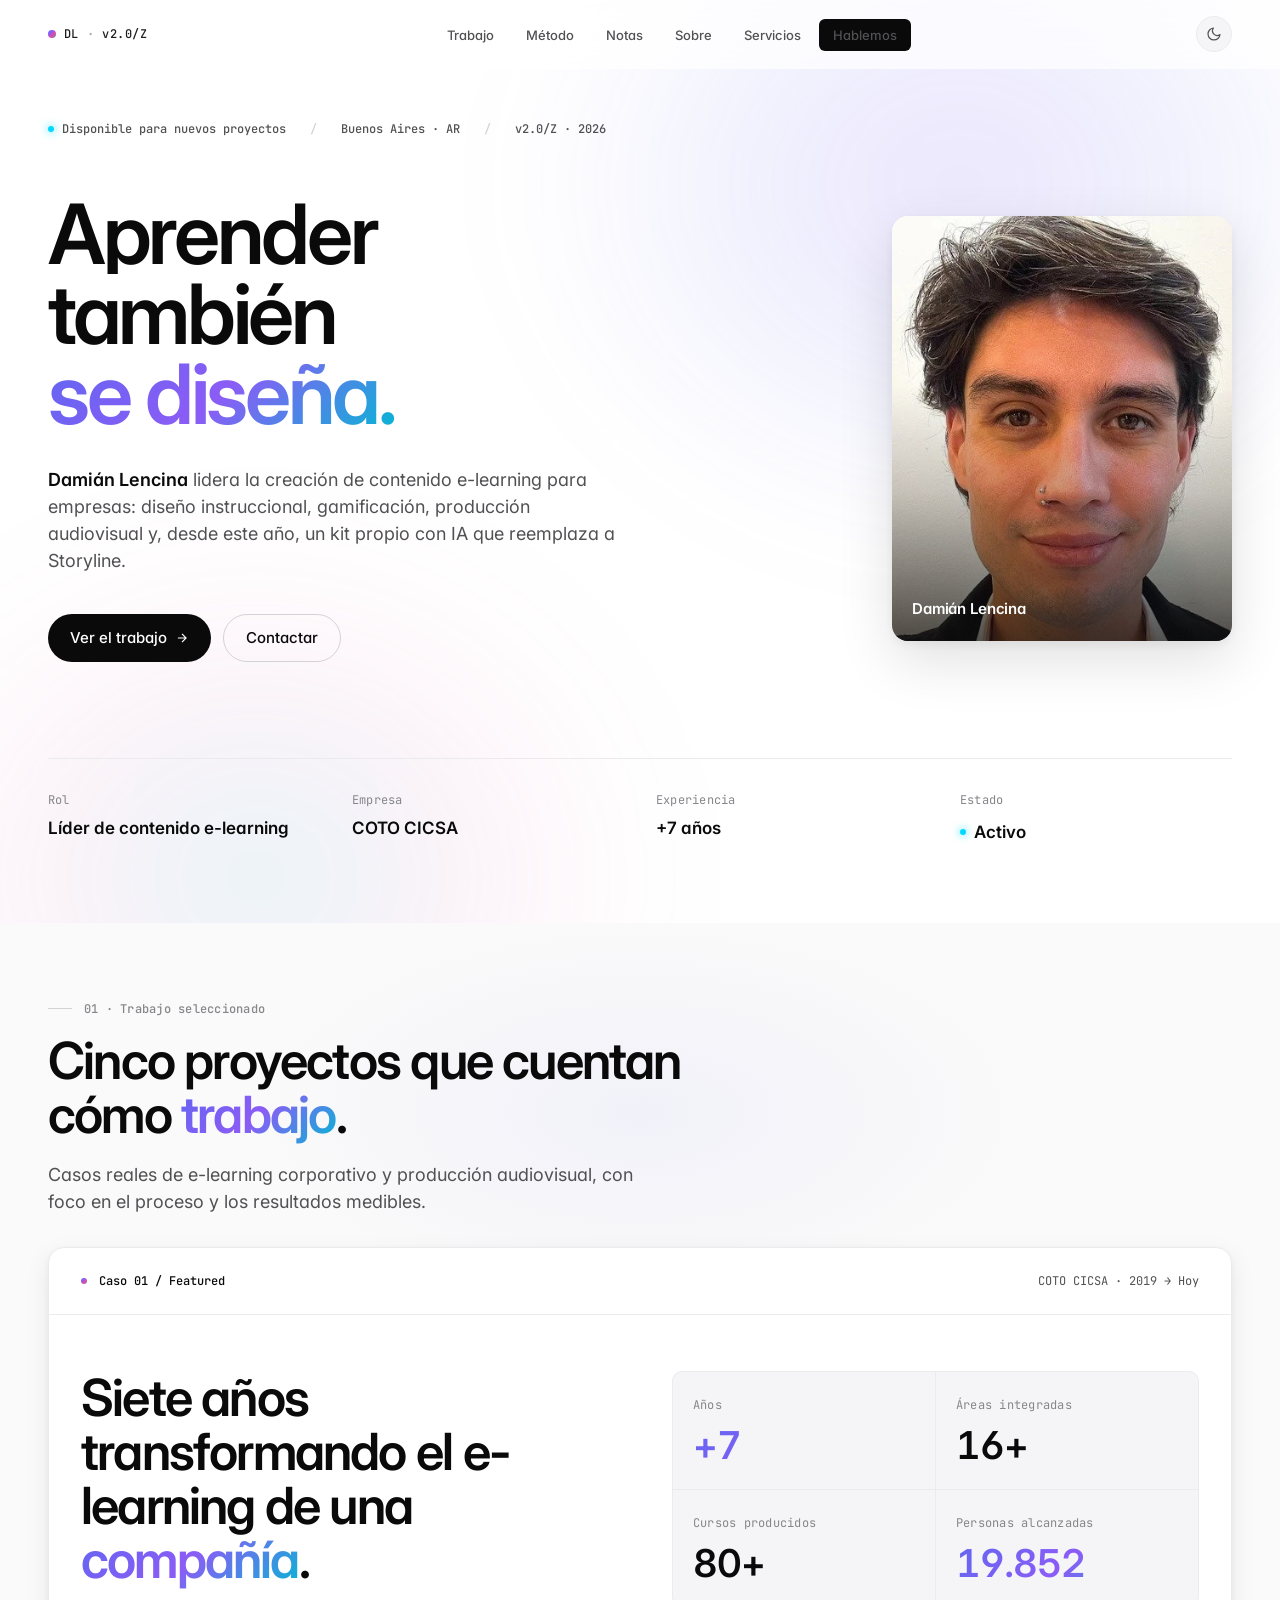
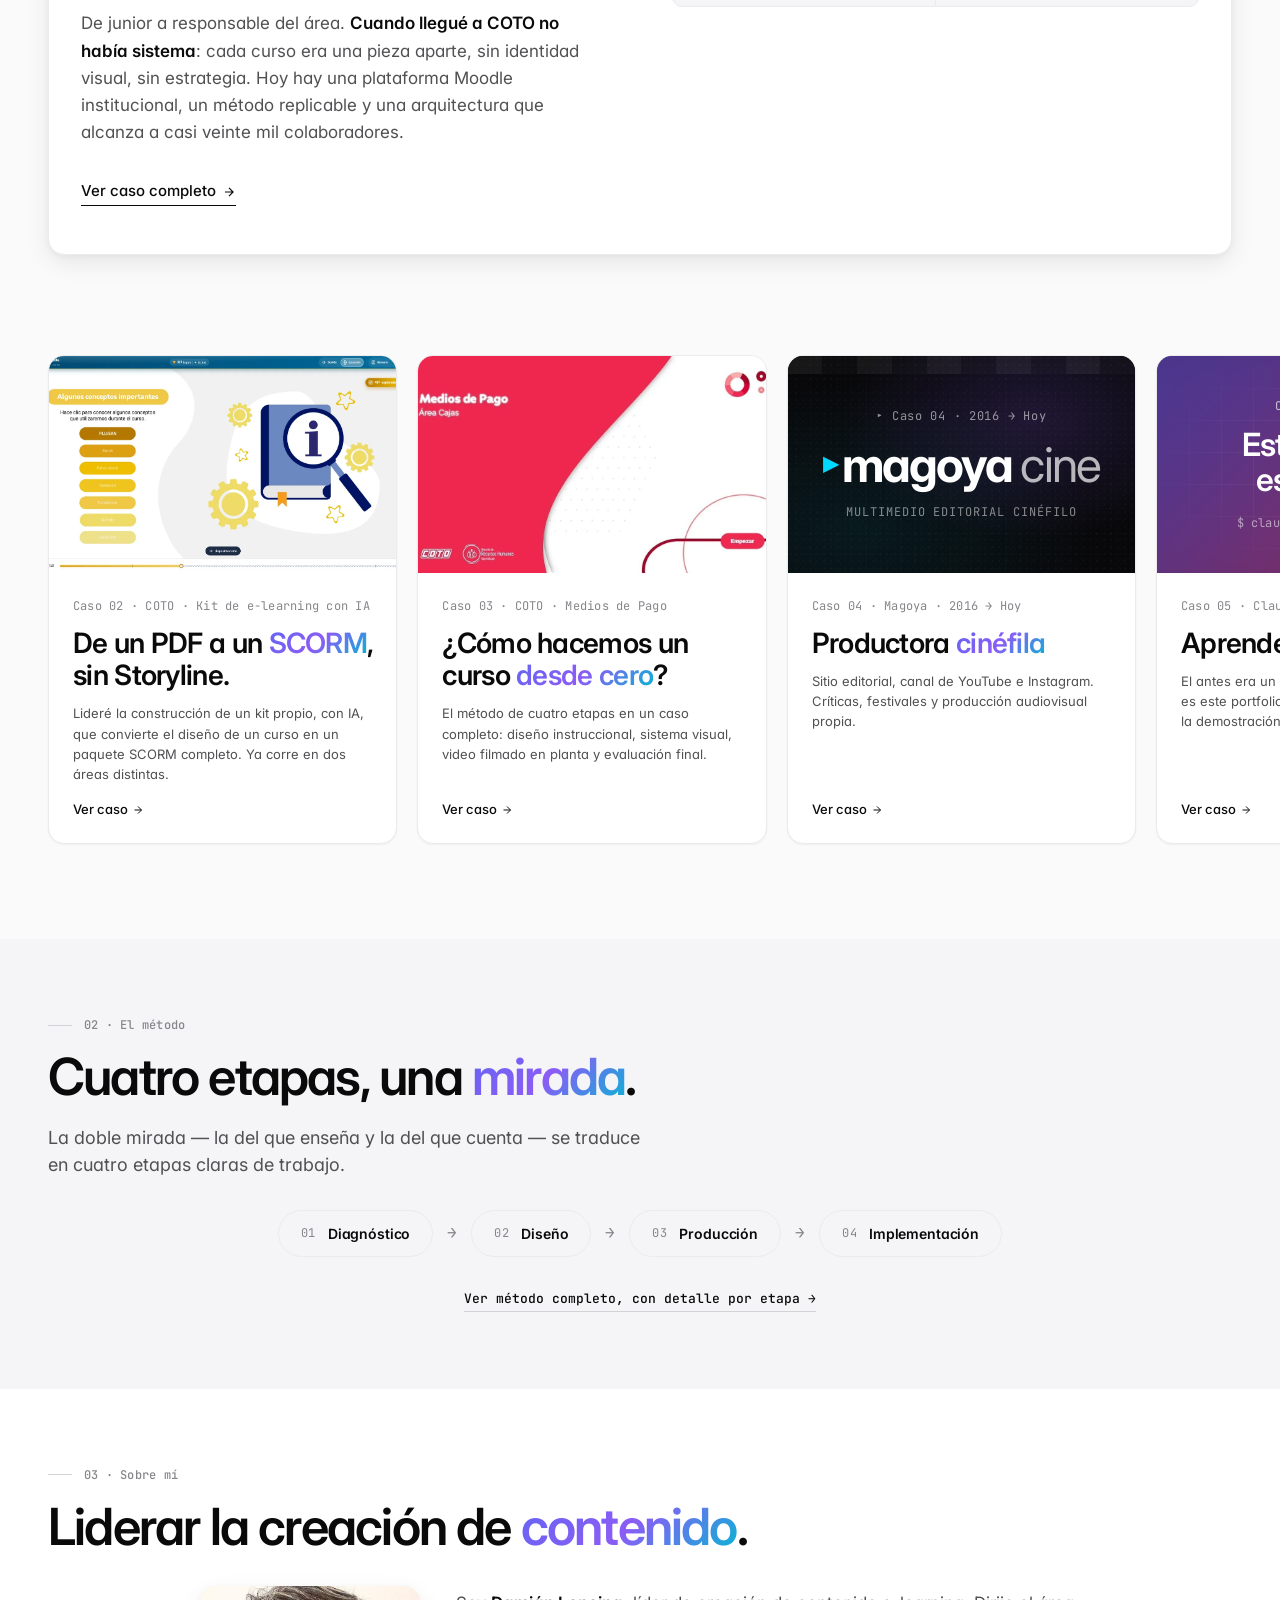
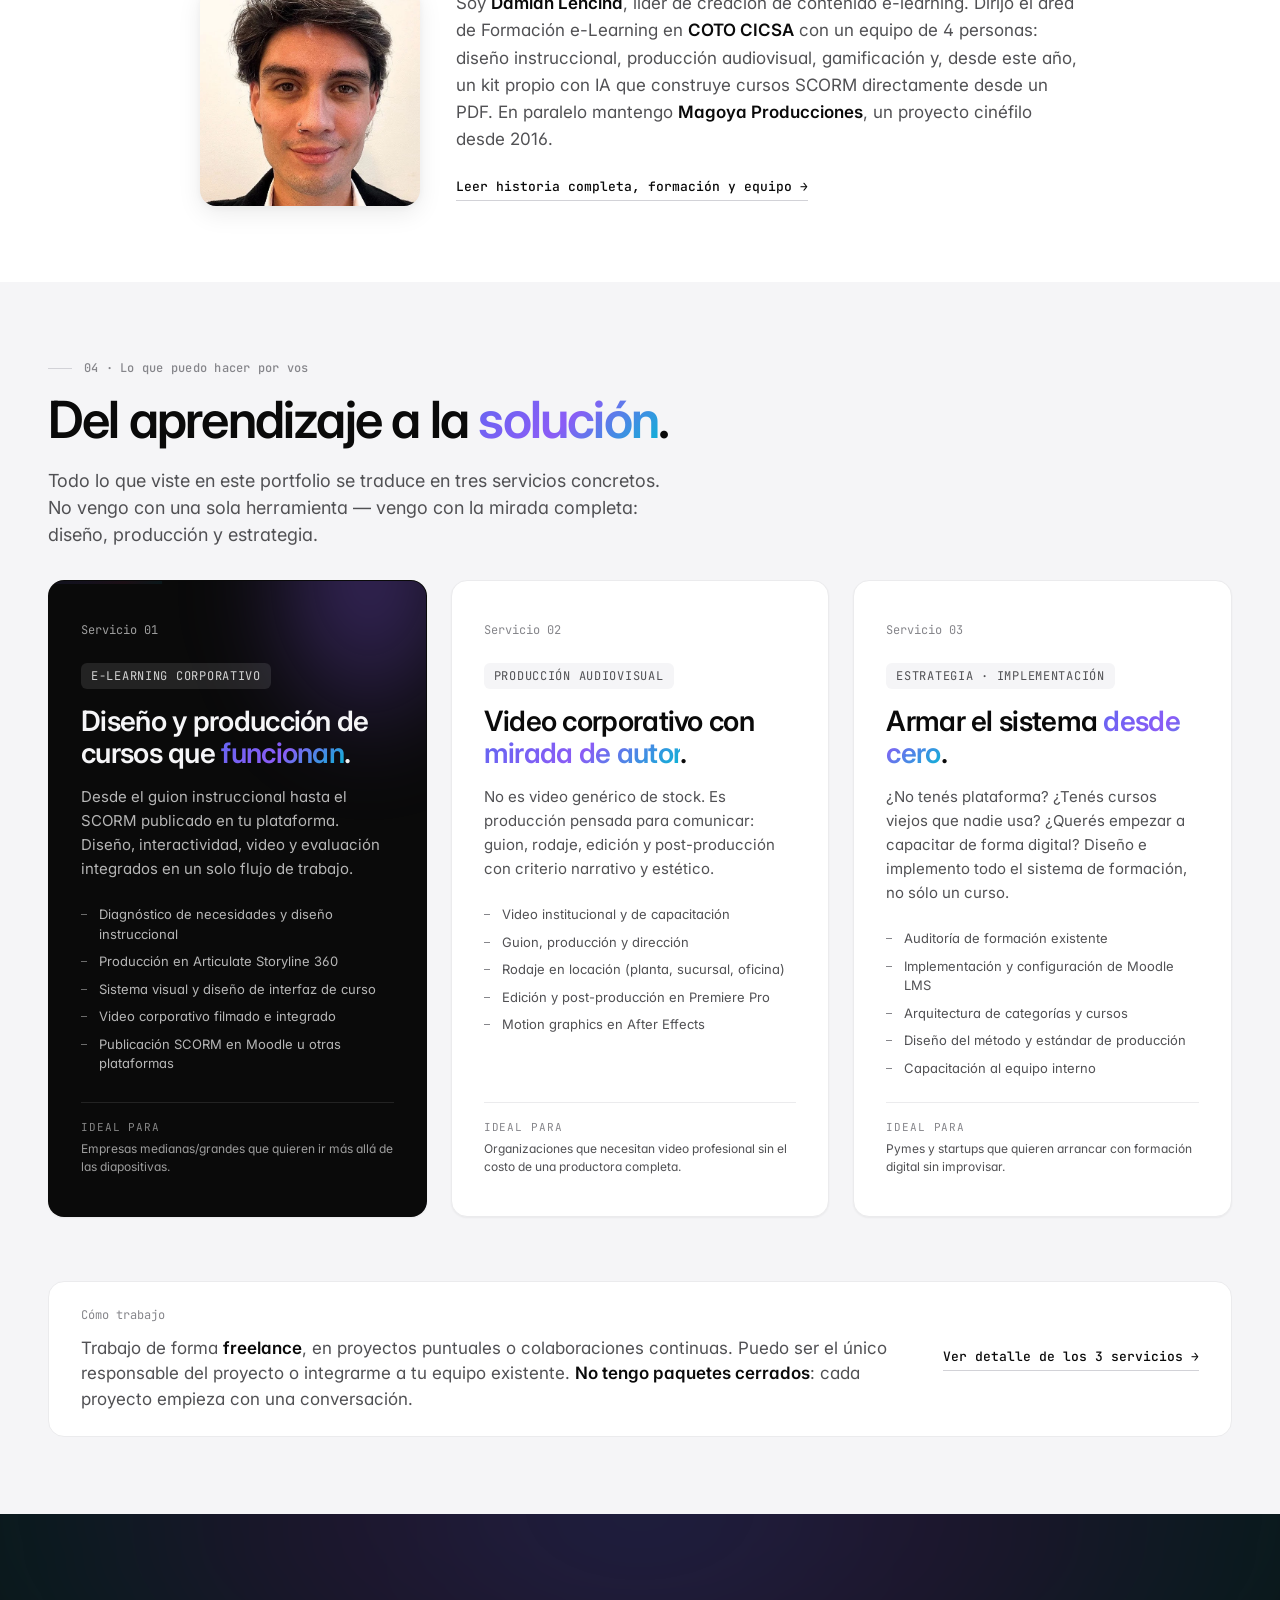
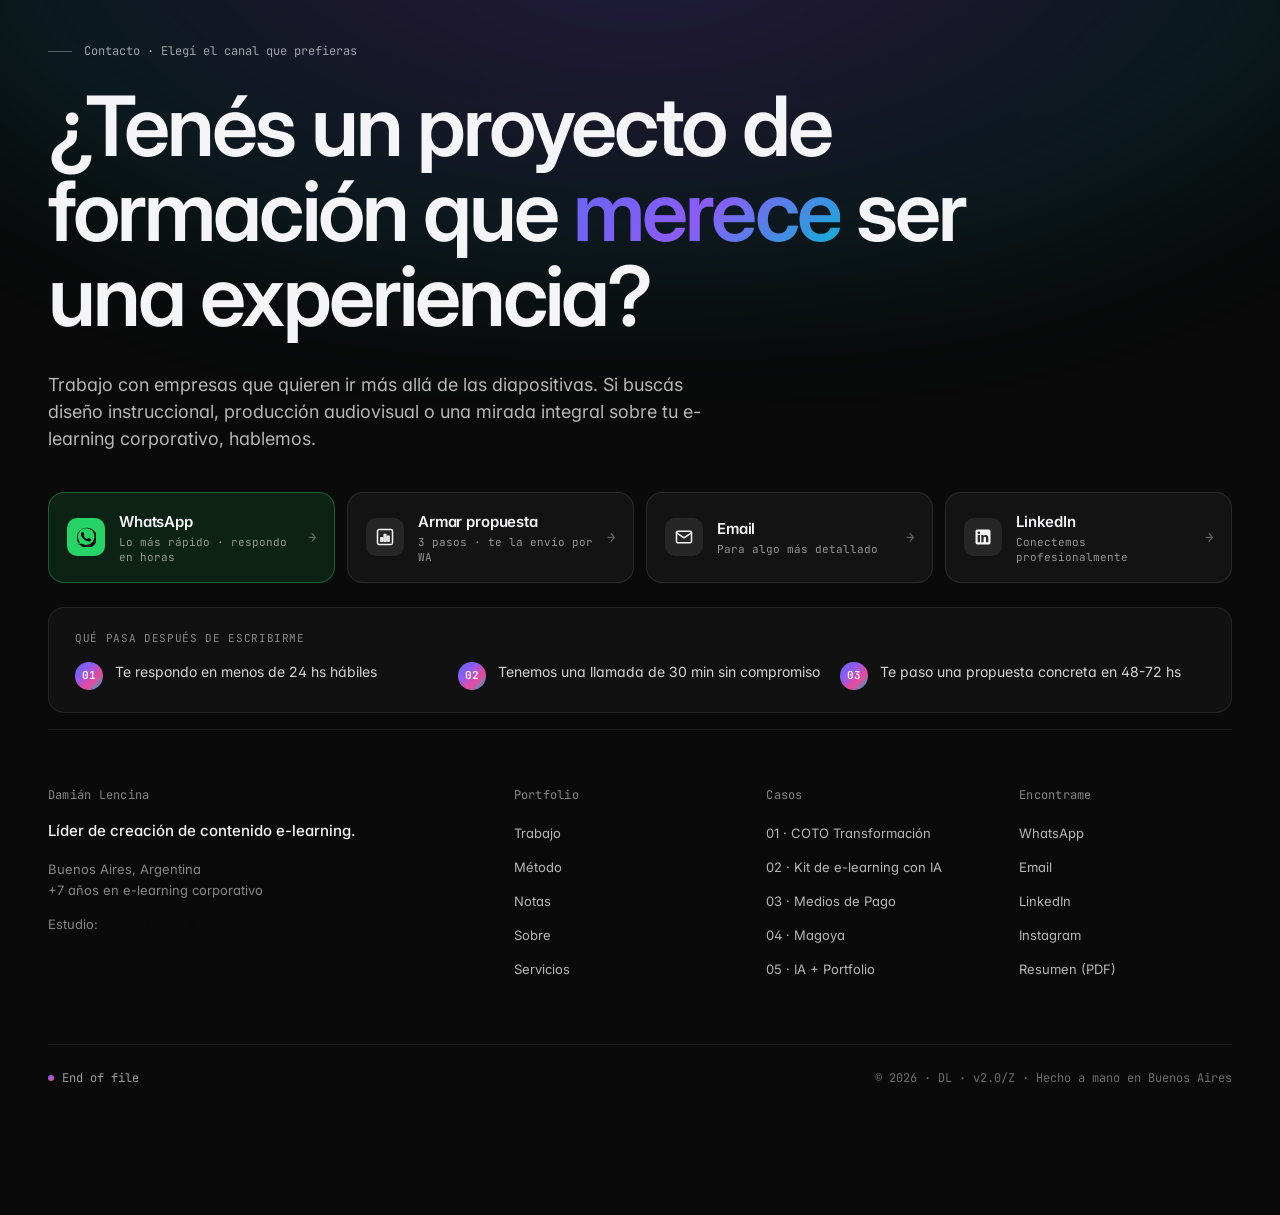
==== commit ffdc1709: "Add files via upload" ====
--- a/index.html
+++ b/index.html
@@ -158,19 +158,15 @@
         </div>
       </div>
 
-      <!-- Video card a la derecha -->
+      <!-- Retrato a la derecha -->
       <aside class="hero-video">
-        <button class="hero-video-card" id="avatarPlayer" aria-label="Reproducir video de presentación">
+        <div class="hero-video-card hero-video-card--static">
           <picture><source srcset="img/retrato_avatar.webp" type="image/webp"><img alt="Damián Lencina" loading="eager" fetchpriority="high" class="hero-video-img" src="img/retrato_avatar.jpg"></picture>
           <span class="hero-video-overlay" aria-hidden="true"></span>
-          <span class="hero-video-play" aria-hidden="true">
-            <svg viewBox="0 0 24 24"><polygon points="6 4 20 12 6 20 6 4"/></svg>
-          </span>
           <span class="hero-video-meta">
-            <span class="hero-video-tag">▶ Presentación · 90 seg</span>
             <span class="hero-video-name">Damián Lencina</span>
           </span>
-        </button>
+        </div>
       </aside>
 
     </div>
@@ -197,18 +193,6 @@
 
   </div>
 </section>
-
-<!-- VIDEO MODAL -->
-<div class="video-modal" id="videoModal" role="dialog" aria-modal="true" aria-label="Video de presentación">
-  <div class="video-modal-backdrop" id="videoModalBackdrop"></div>
-  <div class="video-modal-inner">
-    <button class="video-modal-close" id="videoModalClose" aria-label="Cerrar video">✕</button>
-    <div class="video-modal-frame">
-      <div id="ytPlayer"></div>
-    </div>
-    <p class="video-modal-caption" id="videoModalCaption">Video de presentación · Placeholder</p>
-  </div>
-</div>
 
 <!-- TRABAJO -->
 <section id="trabajo">
@@ -544,7 +528,7 @@
         <div class="footer-col-brand">Líder de creación de contenido e-learning.</div>
         <div class="footer-col-sub">Buenos Aires, Argentina<br>+7 años en e-learning corporativo</div>
         <div class="footer-col-sub" style="margin-top:14px;">
-          Estudio: <a href="https://damianlencina.github.io/testfocoestudio/" target="_blank" rel="noopener" style="color:var(--ink);font-weight:500;text-decoration:underline;text-underline-offset:3px;">Foco Estudio ↗</a>
+          Estudio: <a href="https://damianlencina.github.io/focoestudio/" target="_blank" rel="noopener" style="color:var(--ink);font-weight:500;text-decoration:underline;text-underline-offset:3px;">Foco Estudio ↗</a>
         </div>
       </div>
       <div class="footer-col">
--- a/style.css
+++ b/style.css
@@ -509,6 +509,9 @@
   transform: translateY(-4px);
   box-shadow: 0 24px 56px rgba(10,10,10,0.16), var(--shadow-aurora);
 }
+.hero-video-card--static { cursor: default; }
+.hero-video-card--static:hover { transform: none; box-shadow: var(--shadow-l); }
+.hero-video-card--static:hover .hero-video-img { transform: none; }
 .hero-video-img {
   width: 100%;
   height: 100%;
@@ -2387,477 +2390,3 @@
   gap: 12px;
   border-color: var(--ink);
 }
-
-/* ============================================
-   NOTAS PREVIEW (home)
-   ============================================ */
-.notas-preview-section {
-  padding-top: clamp(56px, 6vw, 88px);
-  padding-bottom: clamp(56px, 6vw, 88px);
-  padding-inline: var(--side-pad);
-  max-width: var(--max-w);
-  margin-inline: auto;
-}
-.notas-preview-grid {
-  display: grid;
-  grid-template-columns: repeat(3, 1fr);
-  gap: 16px;
-  margin-top: 32px;
-}
-@media (max-width: 900px) {
-  .notas-preview-grid { grid-template-columns: 1fr; }
-}
-.notas-preview-card {
-  display: flex;
-  flex-direction: column;
-  gap: 14px;
-  padding: 24px;
-  border: 1px solid var(--ink-line);
-  border-radius: var(--radius);
-  background: var(--bg);
-  text-decoration: none;
-  color: var(--ink);
-  transition: border-color 0.2s, transform 0.2s var(--ease-out);
-}
-.notas-preview-card:hover {
-  border-color: var(--ink);
-  transform: translateY(-2px);
-}
-.notas-preview-meta {
-  display: flex;
-  align-items: center;
-  gap: 10px;
-  font-family: var(--type-mono);
-  font-size: 11px;
-  color: var(--ink-mute);
-  text-transform: uppercase;
-  letter-spacing: 0.06em;
-}
-.notas-preview-tag {
-  color: var(--ink);
-  font-weight: 500;
-}
-.notas-preview-title {
-  font-size: clamp(18px, 1.6vw, 22px);
-  line-height: 1.3;
-  font-weight: 500;
-  margin: 0;
-  flex: 1;
-}
-.notas-preview-link {
-  font-family: var(--type-mono);
-  font-size: 12px;
-  color: var(--ink);
-  font-weight: 500;
-}
-.notas-preview-link-wrap {
-  margin-top: 28px;
-  text-align: center;
-}
-
-/* ============================================
-   FOCO ESTUDIO · CTA principal (cierre del home)
-   ============================================ */
-.foco-cta-wrap {
-  margin-top: 32px;
-}
-.foco-cta {
-  display: inline-flex;
-  align-items: center;
-  gap: 20px;
-  padding: 24px 32px;
-  background: var(--ink);
-  color: var(--ink-invert);
-  text-decoration: none;
-  border-radius: var(--radius);
-  transition: transform 0.2s var(--ease-out), box-shadow 0.2s;
-  box-shadow: 0 8px 32px rgba(0,0,0,0.15);
-}
-.foco-cta:hover {
-  transform: translateY(-2px);
-  box-shadow: 0 12px 40px rgba(0,0,0,0.2);
-}
-.foco-cta-mark {
-  display: inline-flex;
-  align-items: center;
-  justify-content: center;
-  width: 48px;
-  height: 48px;
-  border-radius: 12px;
-  background: var(--aurora-grad);
-  color: #fff;
-  font-family: var(--type-mono);
-  font-weight: 700;
-  font-size: 16px;
-  letter-spacing: 0.04em;
-  flex-shrink: 0;
-}
-.foco-cta-body {
-  display: flex;
-  flex-direction: column;
-  gap: 2px;
-}
-.foco-cta-label {
-  font-size: 18px;
-  font-weight: 600;
-}
-.foco-cta-sub {
-  font-family: var(--type-mono);
-  font-size: 12px;
-  color: rgba(255,255,255,0.65);
-}
-.foco-cta-arrow {
-  font-size: 22px;
-  margin-left: 12px;
-  transition: transform 0.2s var(--ease-out);
-}
-.foco-cta:hover .foco-cta-arrow {
-  transform: translateX(6px);
-}
-@media (max-width: 600px) {
-  .foco-cta { padding: 18px 22px; gap: 14px; width: 100%; }
-  .foco-cta-mark { width: 40px; height: 40px; font-size: 14px; }
-  .foco-cta-label { font-size: 16px; }
-  .foco-cta-arrow { display: none; }
-}
-
-/* ============================================
-   CANALES PERSONALES (debajo del CTA Foco)
-   ============================================ */
-.personal-channels {
-  margin-top: 28px;
-  display: flex;
-  align-items: center;
-  flex-wrap: wrap;
-  gap: 10px;
-  font-family: var(--type-mono);
-  font-size: 13px;
-  color: var(--ink-mute);
-}
-.personal-channels-label {
-  margin-right: 4px;
-}
-.personal-channel {
-  color: var(--ink);
-  text-decoration: none;
-  border-bottom: 1px solid var(--ink-line);
-  padding-bottom: 2px;
-  transition: border-color 0.2s;
-}
-.personal-channel:hover {
-  border-color: var(--ink);
-}
-.personal-channels-sep {
-  color: var(--ink-mute);
-  opacity: 0.5;
-}
-
-/* ============================================
-   SCORM DEMO CARD (caso_ia)
-   ============================================ */
-.scorm-demo-card {
-  display: grid;
-  grid-template-columns: 1fr 1fr;
-  gap: 40px;
-  align-items: center;
-  background: var(--bg);
-  border: 1px solid var(--ink-line);
-  border-radius: var(--radius-l);
-  overflow: hidden;
-}
-@media (max-width: 860px) {
-  .scorm-demo-card { grid-template-columns: 1fr; }
-}
-
-.scorm-demo-preview {
-  background: linear-gradient(135deg, #0f0a1e 0%, #1a0f35 50%, #0f0a1e 100%);
-  padding: 32px 24px;
-  min-height: 320px;
-  display: flex;
-  align-items: center;
-  justify-content: center;
-}
-.scorm-demo-screen {
-  background: rgba(255,255,255,0.04);
-  border: 1px solid rgba(255,255,255,0.08);
-  border-radius: 12px;
-  overflow: hidden;
-  width: 100%;
-  max-width: 340px;
-}
-.scorm-demo-topbar {
-  display: flex;
-  align-items: center;
-  gap: 10px;
-  padding: 10px 14px;
-  background: rgba(0,0,0,0.3);
-  border-bottom: 1px solid rgba(255,255,255,0.06);
-}
-.scorm-demo-dots {
-  display: flex;
-  gap: 5px;
-}
-.scorm-demo-dots span {
-  width: 8px; height: 8px;
-  border-radius: 50%;
-  background: rgba(255,255,255,0.2);
-}
-.scorm-demo-url {
-  font-family: var(--type-mono);
-  font-size: 10px;
-  color: rgba(255,255,255,0.35);
-  letter-spacing: 0.04em;
-}
-.scorm-demo-body {
-  padding: 24px;
-  display: flex;
-  flex-direction: column;
-  align-items: center;
-  gap: 16px;
-}
-.scorm-demo-title {
-  font-size: 22px;
-  font-weight: 700;
-  letter-spacing: -0.02em;
-  color: #fff;
-  text-align: center;
-  line-height: 1.2;
-  background: linear-gradient(135deg, #a78bfa, #60a5fa);
-  -webkit-background-clip: text;
-  background-clip: text;
-  color: transparent;
-}
-.scorm-demo-chars {
-  display: flex;
-  gap: 24px;
-  align-items: flex-end;
-  justify-content: center;
-}
-.scorm-demo-char {
-  display: flex;
-  flex-direction: column;
-  align-items: center;
-  gap: 6px;
-}
-.scorm-demo-char span {
-  font-family: var(--type-mono);
-  font-size: 11px;
-  color: rgba(255,255,255,0.5);
-  letter-spacing: 0.06em;
-}
-.scorm-demo-badge {
-  display: inline-flex;
-  align-items: center;
-  gap: 6px;
-  padding: 6px 14px;
-  background: rgba(99,102,241,0.25);
-  border: 1px solid rgba(99,102,241,0.4);
-  border-radius: 20px;
-  font-family: var(--type-mono);
-  font-size: 11px;
-  color: #a78bfa;
-  letter-spacing: 0.04em;
-}
-
-.scorm-demo-info {
-  padding: 32px;
-}
-.scorm-demo-tag {
-  font-family: var(--type-mono);
-  font-size: 11px;
-  color: var(--ink-mute);
-  letter-spacing: 0.06em;
-  text-transform: uppercase;
-  margin-bottom: 12px;
-}
-.scorm-demo-h {
-  font-size: clamp(22px, 2.2vw, 28px);
-  font-weight: 600;
-  letter-spacing: -0.02em;
-  color: var(--ink);
-  margin-bottom: 14px;
-}
-.scorm-demo-desc {
-  font-size: 15px;
-  line-height: 1.6;
-  color: var(--ink-mute);
-  margin-bottom: 20px;
-}
-.scorm-demo-features {
-  list-style: none;
-  padding: 0;
-  margin: 0 0 24px;
-  display: flex;
-  flex-direction: column;
-  gap: 8px;
-}
-.scorm-demo-features li {
-  font-size: 13px;
-  color: var(--ink-mute);
-  padding-left: 18px;
-  position: relative;
-  line-height: 1.5;
-}
-.scorm-demo-features li::before {
-  content: '→';
-  position: absolute;
-  left: 0;
-  color: var(--ink);
-  font-family: var(--type-mono);
-  font-size: 11px;
-}
-.scorm-demo-cta {
-  display: inline-flex;
-  align-items: center;
-  gap: 8px;
-  font-family: var(--type-mono);
-  font-size: 13px;
-  font-weight: 600;
-  color: var(--ink);
-  text-decoration: none;
-  border-bottom: 1px solid var(--ink-line);
-  padding-bottom: 3px;
-  transition: gap 0.2s var(--ease-out), border-color 0.2s;
-}
-.scorm-demo-cta:hover { gap: 14px; border-color: var(--ink); }
-
-/* ============================================
-   HERO PORTRAIT (imagen simple, sin video)
-   ============================================ */
-.hero-portrait {
-  position: relative;
-  display: block;
-  width: 100%;
-  aspect-ratio: 4/5;
-  border-radius: var(--radius-l);
-  overflow: hidden;
-  background: var(--bg-tint);
-  box-shadow: var(--shadow-l);
-}
-.hero-portrait::after {
-  content: '';
-  position: absolute;
-  inset: 0;
-  background: linear-gradient(to top,
-    rgba(10,10,10,0.72) 0%,
-    rgba(10,10,10,0.18) 38%,
-    transparent 62%);
-  pointer-events: none;
-}
-.hero-portrait-meta {
-  position: absolute;
-  bottom: 20px; left: 20px; right: 20px;
-  z-index: 1;
-  display: flex;
-  flex-direction: column;
-  gap: 2px;
-  text-align: left;
-  color: #fff;
-}
-.hero-portrait-name {
-  font-size: var(--t-body);
-  font-weight: 600;
-  color: #fff;
-  letter-spacing: -0.01em;
-}
-.hero-portrait-role {
-  font-family: var(--type-mono);
-  font-size: var(--t-tag);
-  color: rgba(255,255,255,0.85);
-  letter-spacing: 0.02em;
-}
-@media (max-width: 720px) {
-  .hero-portrait { aspect-ratio: 16/10; }
-}
-
-/* ============================================
-   CONTACTO DIRECTO DESTACADO (cierre home)
-   ============================================ */
-.direct-contact {
-  margin-top: 28px;
-}
-.direct-contact-label {
-  display: block;
-  font-family: var(--type-mono);
-  font-size: 13px;
-  color: var(--ink-mute);
-  letter-spacing: 0.04em;
-  margin-bottom: 14px;
-}
-.direct-contact-cards {
-  display: grid;
-  grid-template-columns: repeat(2, minmax(0, 1fr));
-  gap: 14px;
-  max-width: 640px;
-}
-@media (max-width: 560px) {
-  .direct-contact-cards { grid-template-columns: 1fr; }
-}
-.direct-card {
-  display: flex;
-  align-items: center;
-  gap: 14px;
-  padding: 16px 18px;
-  border-radius: var(--radius);
-  border: 1px solid var(--ink-line);
-  background: var(--bg);
-  text-decoration: none;
-  color: var(--ink);
-  transition: border-color 0.2s, transform 0.2s var(--ease-out), box-shadow 0.2s;
-}
-.direct-card:hover {
-  transform: translateY(-2px);
-  box-shadow: var(--shadow-m);
-}
-.direct-card--wa {
-  border-color: rgba(37,211,102,0.4);
-  background: rgba(37,211,102,0.14);
-  color: #f5f5f7;
-}
-.direct-card--wa:hover { border-color: #25D366; }
-.direct-card--wa .direct-card-icon { color: #25D366; }
-.direct-card--wa .direct-card-name { color: rgba(245,245,247,0.65); }
-.direct-card--wa .direct-card-value { color: #f5f5f7; }
-.direct-card--mail:hover { border-color: var(--ink); }
-.direct-card-icon {
-  display: inline-flex;
-  align-items: center;
-  justify-content: center;
-  width: 42px; height: 42px;
-  border-radius: 11px;
-  background: var(--bg-tint);
-  flex-shrink: 0;
-  color: var(--ink);
-}
-.direct-card--wa .direct-card-icon { background: rgba(37,211,102,0.12); }
-.direct-card-body {
-  display: flex;
-  flex-direction: column;
-  gap: 1px;
-  min-width: 0;
-}
-.direct-card-name {
-  font-family: var(--type-mono);
-  font-size: 11px;
-  color: var(--ink-mute);
-  letter-spacing: 0.06em;
-  text-transform: uppercase;
-}
-.direct-card-value {
-  font-size: 15px;
-  font-weight: 600;
-  color: var(--ink);
-  letter-spacing: -0.01em;
-  white-space: nowrap;
-  overflow: hidden;
-  text-overflow: ellipsis;
-}
-.direct-contact-social {
-  margin-top: 16px;
-  display: flex;
-  align-items: center;
-  gap: 10px;
-  font-family: var(--type-mono);
-  font-size: 13px;
-  color: var(--ink-mute);
-}
--- a/style.css
+++ b/style.css
@@ -509,6 +509,9 @@
   transform: translateY(-4px);
   box-shadow: 0 24px 56px rgba(10,10,10,0.16), var(--shadow-aurora);
 }
+.hero-video-card--static { cursor: default; }
+.hero-video-card--static:hover { transform: none; box-shadow: var(--shadow-l); }
+.hero-video-card--static:hover .hero-video-img { transform: none; }
 .hero-video-img {
   width: 100%;
   height: 100%;
@@ -2387,477 +2390,3 @@
   gap: 12px;
   border-color: var(--ink);
 }
-
-/* ============================================
-   NOTAS PREVIEW (home)
-   ============================================ */
-.notas-preview-section {
-  padding-top: clamp(56px, 6vw, 88px);
-  padding-bottom: clamp(56px, 6vw, 88px);
-  padding-inline: var(--side-pad);
-  max-width: var(--max-w);
-  margin-inline: auto;
-}
-.notas-preview-grid {
-  display: grid;
-  grid-template-columns: repeat(3, 1fr);
-  gap: 16px;
-  margin-top: 32px;
-}
-@media (max-width: 900px) {
-  .notas-preview-grid { grid-template-columns: 1fr; }
-}
-.notas-preview-card {
-  display: flex;
-  flex-direction: column;
-  gap: 14px;
-  padding: 24px;
-  border: 1px solid var(--ink-line);
-  border-radius: var(--radius);
-  background: var(--bg);
-  text-decoration: none;
-  color: var(--ink);
-  transition: border-color 0.2s, transform 0.2s var(--ease-out);
-}
-.notas-preview-card:hover {
-  border-color: var(--ink);
-  transform: translateY(-2px);
-}
-.notas-preview-meta {
-  display: flex;
-  align-items: center;
-  gap: 10px;
-  font-family: var(--type-mono);
-  font-size: 11px;
-  color: var(--ink-mute);
-  text-transform: uppercase;
-  letter-spacing: 0.06em;
-}
-.notas-preview-tag {
-  color: var(--ink);
-  font-weight: 500;
-}
-.notas-preview-title {
-  font-size: clamp(18px, 1.6vw, 22px);
-  line-height: 1.3;
-  font-weight: 500;
-  margin: 0;
-  flex: 1;
-}
-.notas-preview-link {
-  font-family: var(--type-mono);
-  font-size: 12px;
-  color: var(--ink);
-  font-weight: 500;
-}
-.notas-preview-link-wrap {
-  margin-top: 28px;
-  text-align: center;
-}
-
-/* ============================================
-   FOCO ESTUDIO · CTA principal (cierre del home)
-   ============================================ */
-.foco-cta-wrap {
-  margin-top: 32px;
-}
-.foco-cta {
-  display: inline-flex;
-  align-items: center;
-  gap: 20px;
-  padding: 24px 32px;
-  background: var(--ink);
-  color: var(--ink-invert);
-  text-decoration: none;
-  border-radius: var(--radius);
-  transition: transform 0.2s var(--ease-out), box-shadow 0.2s;
-  box-shadow: 0 8px 32px rgba(0,0,0,0.15);
-}
-.foco-cta:hover {
-  transform: translateY(-2px);
-  box-shadow: 0 12px 40px rgba(0,0,0,0.2);
-}
-.foco-cta-mark {
-  display: inline-flex;
-  align-items: center;
-  justify-content: center;
-  width: 48px;
-  height: 48px;
-  border-radius: 12px;
-  background: var(--aurora-grad);
-  color: #fff;
-  font-family: var(--type-mono);
-  font-weight: 700;
-  font-size: 16px;
-  letter-spacing: 0.04em;
-  flex-shrink: 0;
-}
-.foco-cta-body {
-  display: flex;
-  flex-direction: column;
-  gap: 2px;
-}
-.foco-cta-label {
-  font-size: 18px;
-  font-weight: 600;
-}
-.foco-cta-sub {
-  font-family: var(--type-mono);
-  font-size: 12px;
-  color: rgba(255,255,255,0.65);
-}
-.foco-cta-arrow {
-  font-size: 22px;
-  margin-left: 12px;
-  transition: transform 0.2s var(--ease-out);
-}
-.foco-cta:hover .foco-cta-arrow {
-  transform: translateX(6px);
-}
-@media (max-width: 600px) {
-  .foco-cta { padding: 18px 22px; gap: 14px; width: 100%; }
-  .foco-cta-mark { width: 40px; height: 40px; font-size: 14px; }
-  .foco-cta-label { font-size: 16px; }
-  .foco-cta-arrow { display: none; }
-}
-
-/* ============================================
-   CANALES PERSONALES (debajo del CTA Foco)
-   ============================================ */
-.personal-channels {
-  margin-top: 28px;
-  display: flex;
-  align-items: center;
-  flex-wrap: wrap;
-  gap: 10px;
-  font-family: var(--type-mono);
-  font-size: 13px;
-  color: var(--ink-mute);
-}
-.personal-channels-label {
-  margin-right: 4px;
-}
-.personal-channel {
-  color: var(--ink);
-  text-decoration: none;
-  border-bottom: 1px solid var(--ink-line);
-  padding-bottom: 2px;
-  transition: border-color 0.2s;
-}
-.personal-channel:hover {
-  border-color: var(--ink);
-}
-.personal-channels-sep {
-  color: var(--ink-mute);
-  opacity: 0.5;
-}
-
-/* ============================================
-   SCORM DEMO CARD (caso_ia)
-   ============================================ */
-.scorm-demo-card {
-  display: grid;
-  grid-template-columns: 1fr 1fr;
-  gap: 40px;
-  align-items: center;
-  background: var(--bg);
-  border: 1px solid var(--ink-line);
-  border-radius: var(--radius-l);
-  overflow: hidden;
-}
-@media (max-width: 860px) {
-  .scorm-demo-card { grid-template-columns: 1fr; }
-}
-
-.scorm-demo-preview {
-  background: linear-gradient(135deg, #0f0a1e 0%, #1a0f35 50%, #0f0a1e 100%);
-  padding: 32px 24px;
-  min-height: 320px;
-  display: flex;
-  align-items: center;
-  justify-content: center;
-}
-.scorm-demo-screen {
-  background: rgba(255,255,255,0.04);
-  border: 1px solid rgba(255,255,255,0.08);
-  border-radius: 12px;
-  overflow: hidden;
-  width: 100%;
-  max-width: 340px;
-}
-.scorm-demo-topbar {
-  display: flex;
-  align-items: center;
-  gap: 10px;
-  padding: 10px 14px;
-  background: rgba(0,0,0,0.3);
-  border-bottom: 1px solid rgba(255,255,255,0.06);
-}
-.scorm-demo-dots {
-  display: flex;
-  gap: 5px;
-}
-.scorm-demo-dots span {
-  width: 8px; height: 8px;
-  border-radius: 50%;
-  background: rgba(255,255,255,0.2);
-}
-.scorm-demo-url {
-  font-family: var(--type-mono);
-  font-size: 10px;
-  color: rgba(255,255,255,0.35);
-  letter-spacing: 0.04em;
-}
-.scorm-demo-body {
-  padding: 24px;
-  display: flex;
-  flex-direction: column;
-  align-items: center;
-  gap: 16px;
-}
-.scorm-demo-title {
-  font-size: 22px;
-  font-weight: 700;
-  letter-spacing: -0.02em;
-  color: #fff;
-  text-align: center;
-  line-height: 1.2;
-  background: linear-gradient(135deg, #a78bfa, #60a5fa);
-  -webkit-background-clip: text;
-  background-clip: text;
-  color: transparent;
-}
-.scorm-demo-chars {
-  display: flex;
-  gap: 24px;
-  align-items: flex-end;
-  justify-content: center;
-}
-.scorm-demo-char {
-  display: flex;
-  flex-direction: column;
-  align-items: center;
-  gap: 6px;
-}
-.scorm-demo-char span {
-  font-family: var(--type-mono);
-  font-size: 11px;
-  color: rgba(255,255,255,0.5);
-  letter-spacing: 0.06em;
-}
-.scorm-demo-badge {
-  display: inline-flex;
-  align-items: center;
-  gap: 6px;
-  padding: 6px 14px;
-  background: rgba(99,102,241,0.25);
-  border: 1px solid rgba(99,102,241,0.4);
-  border-radius: 20px;
-  font-family: var(--type-mono);
-  font-size: 11px;
-  color: #a78bfa;
-  letter-spacing: 0.04em;
-}
-
-.scorm-demo-info {
-  padding: 32px;
-}
-.scorm-demo-tag {
-  font-family: var(--type-mono);
-  font-size: 11px;
-  color: var(--ink-mute);
-  letter-spacing: 0.06em;
-  text-transform: uppercase;
-  margin-bottom: 12px;
-}
-.scorm-demo-h {
-  font-size: clamp(22px, 2.2vw, 28px);
-  font-weight: 600;
-  letter-spacing: -0.02em;
-  color: var(--ink);
-  margin-bottom: 14px;
-}
-.scorm-demo-desc {
-  font-size: 15px;
-  line-height: 1.6;
-  color: var(--ink-mute);
-  margin-bottom: 20px;
-}
-.scorm-demo-features {
-  list-style: none;
-  padding: 0;
-  margin: 0 0 24px;
-  display: flex;
-  flex-direction: column;
-  gap: 8px;
-}
-.scorm-demo-features li {
-  font-size: 13px;
-  color: var(--ink-mute);
-  padding-left: 18px;
-  position: relative;
-  line-height: 1.5;
-}
-.scorm-demo-features li::before {
-  content: '→';
-  position: absolute;
-  left: 0;
-  color: var(--ink);
-  font-family: var(--type-mono);
-  font-size: 11px;
-}
-.scorm-demo-cta {
-  display: inline-flex;
-  align-items: center;
-  gap: 8px;
-  font-family: var(--type-mono);
-  font-size: 13px;
-  font-weight: 600;
-  color: var(--ink);
-  text-decoration: none;
-  border-bottom: 1px solid var(--ink-line);
-  padding-bottom: 3px;
-  transition: gap 0.2s var(--ease-out), border-color 0.2s;
-}
-.scorm-demo-cta:hover { gap: 14px; border-color: var(--ink); }
-
-/* ============================================
-   HERO PORTRAIT (imagen simple, sin video)
-   ============================================ */
-.hero-portrait {
-  position: relative;
-  display: block;
-  width: 100%;
-  aspect-ratio: 4/5;
-  border-radius: var(--radius-l);
-  overflow: hidden;
-  background: var(--bg-tint);
-  box-shadow: var(--shadow-l);
-}
-.hero-portrait::after {
-  content: '';
-  position: absolute;
-  inset: 0;
-  background: linear-gradient(to top,
-    rgba(10,10,10,0.72) 0%,
-    rgba(10,10,10,0.18) 38%,
-    transparent 62%);
-  pointer-events: none;
-}
-.hero-portrait-meta {
-  position: absolute;
-  bottom: 20px; left: 20px; right: 20px;
-  z-index: 1;
-  display: flex;
-  flex-direction: column;
-  gap: 2px;
-  text-align: left;
-  color: #fff;
-}
-.hero-portrait-name {
-  font-size: var(--t-body);
-  font-weight: 600;
-  color: #fff;
-  letter-spacing: -0.01em;
-}
-.hero-portrait-role {
-  font-family: var(--type-mono);
-  font-size: var(--t-tag);
-  color: rgba(255,255,255,0.85);
-  letter-spacing: 0.02em;
-}
-@media (max-width: 720px) {
-  .hero-portrait { aspect-ratio: 16/10; }
-}
-
-/* ============================================
-   CONTACTO DIRECTO DESTACADO (cierre home)
-   ============================================ */
-.direct-contact {
-  margin-top: 28px;
-}
-.direct-contact-label {
-  display: block;
-  font-family: var(--type-mono);
-  font-size: 13px;
-  color: var(--ink-mute);
-  letter-spacing: 0.04em;
-  margin-bottom: 14px;
-}
-.direct-contact-cards {
-  display: grid;
-  grid-template-columns: repeat(2, minmax(0, 1fr));
-  gap: 14px;
-  max-width: 640px;
-}
-@media (max-width: 560px) {
-  .direct-contact-cards { grid-template-columns: 1fr; }
-}
-.direct-card {
-  display: flex;
-  align-items: center;
-  gap: 14px;
-  padding: 16px 18px;
-  border-radius: var(--radius);
-  border: 1px solid var(--ink-line);
-  background: var(--bg);
-  text-decoration: none;
-  color: var(--ink);
-  transition: border-color 0.2s, transform 0.2s var(--ease-out), box-shadow 0.2s;
-}
-.direct-card:hover {
-  transform: translateY(-2px);
-  box-shadow: var(--shadow-m);
-}
-.direct-card--wa {
-  border-color: rgba(37,211,102,0.4);
-  background: rgba(37,211,102,0.14);
-  color: #f5f5f7;
-}
-.direct-card--wa:hover { border-color: #25D366; }
-.direct-card--wa .direct-card-icon { color: #25D366; }
-.direct-card--wa .direct-card-name { color: rgba(245,245,247,0.65); }
-.direct-card--wa .direct-card-value { color: #f5f5f7; }
-.direct-card--mail:hover { border-color: var(--ink); }
-.direct-card-icon {
-  display: inline-flex;
-  align-items: center;
-  justify-content: center;
-  width: 42px; height: 42px;
-  border-radius: 11px;
-  background: var(--bg-tint);
-  flex-shrink: 0;
-  color: var(--ink);
-}
-.direct-card--wa .direct-card-icon { background: rgba(37,211,102,0.12); }
-.direct-card-body {
-  display: flex;
-  flex-direction: column;
-  gap: 1px;
-  min-width: 0;
-}
-.direct-card-name {
-  font-family: var(--type-mono);
-  font-size: 11px;
-  color: var(--ink-mute);
-  letter-spacing: 0.06em;
-  text-transform: uppercase;
-}
-.direct-card-value {
-  font-size: 15px;
-  font-weight: 600;
-  color: var(--ink);
-  letter-spacing: -0.01em;
-  white-space: nowrap;
-  overflow: hidden;
-  text-overflow: ellipsis;
-}
-.direct-contact-social {
-  margin-top: 16px;
-  display: flex;
-  align-items: center;
-  gap: 10px;
-  font-family: var(--type-mono);
-  font-size: 13px;
-  color: var(--ink-mute);
-}
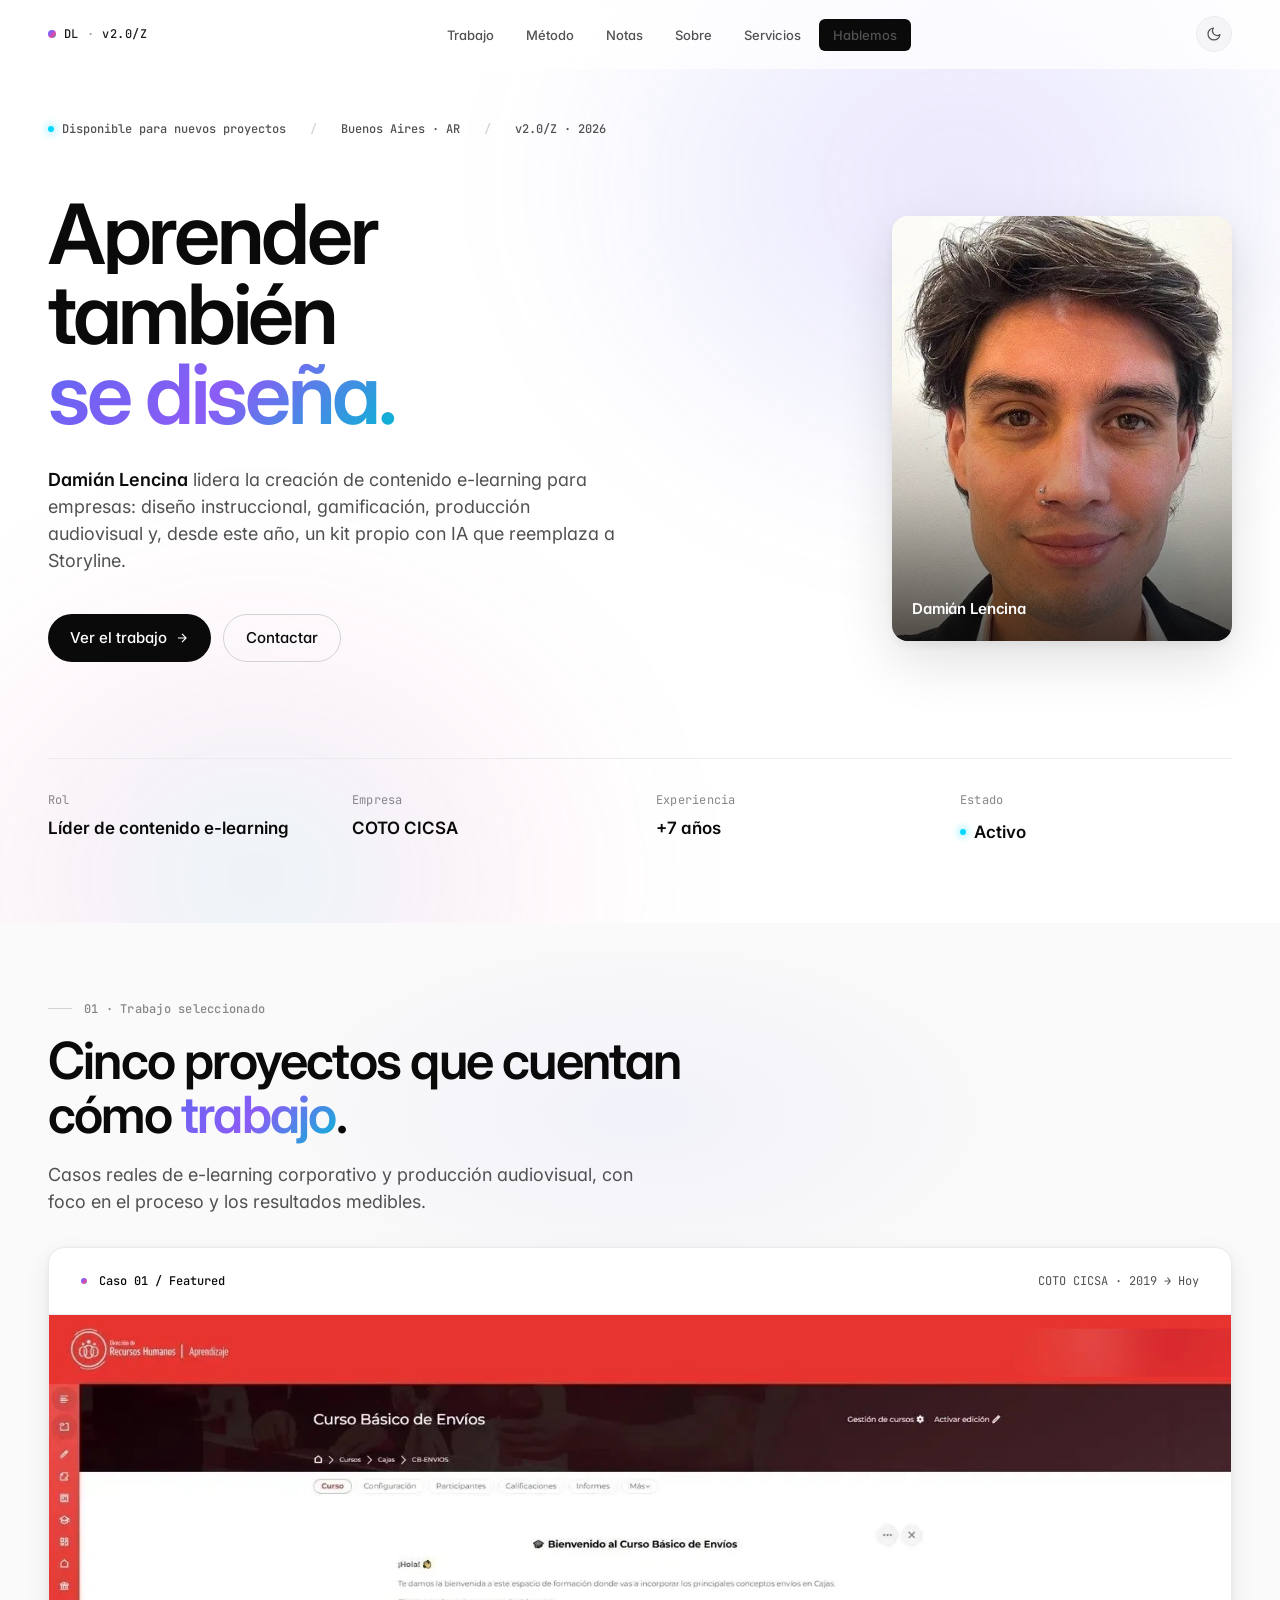
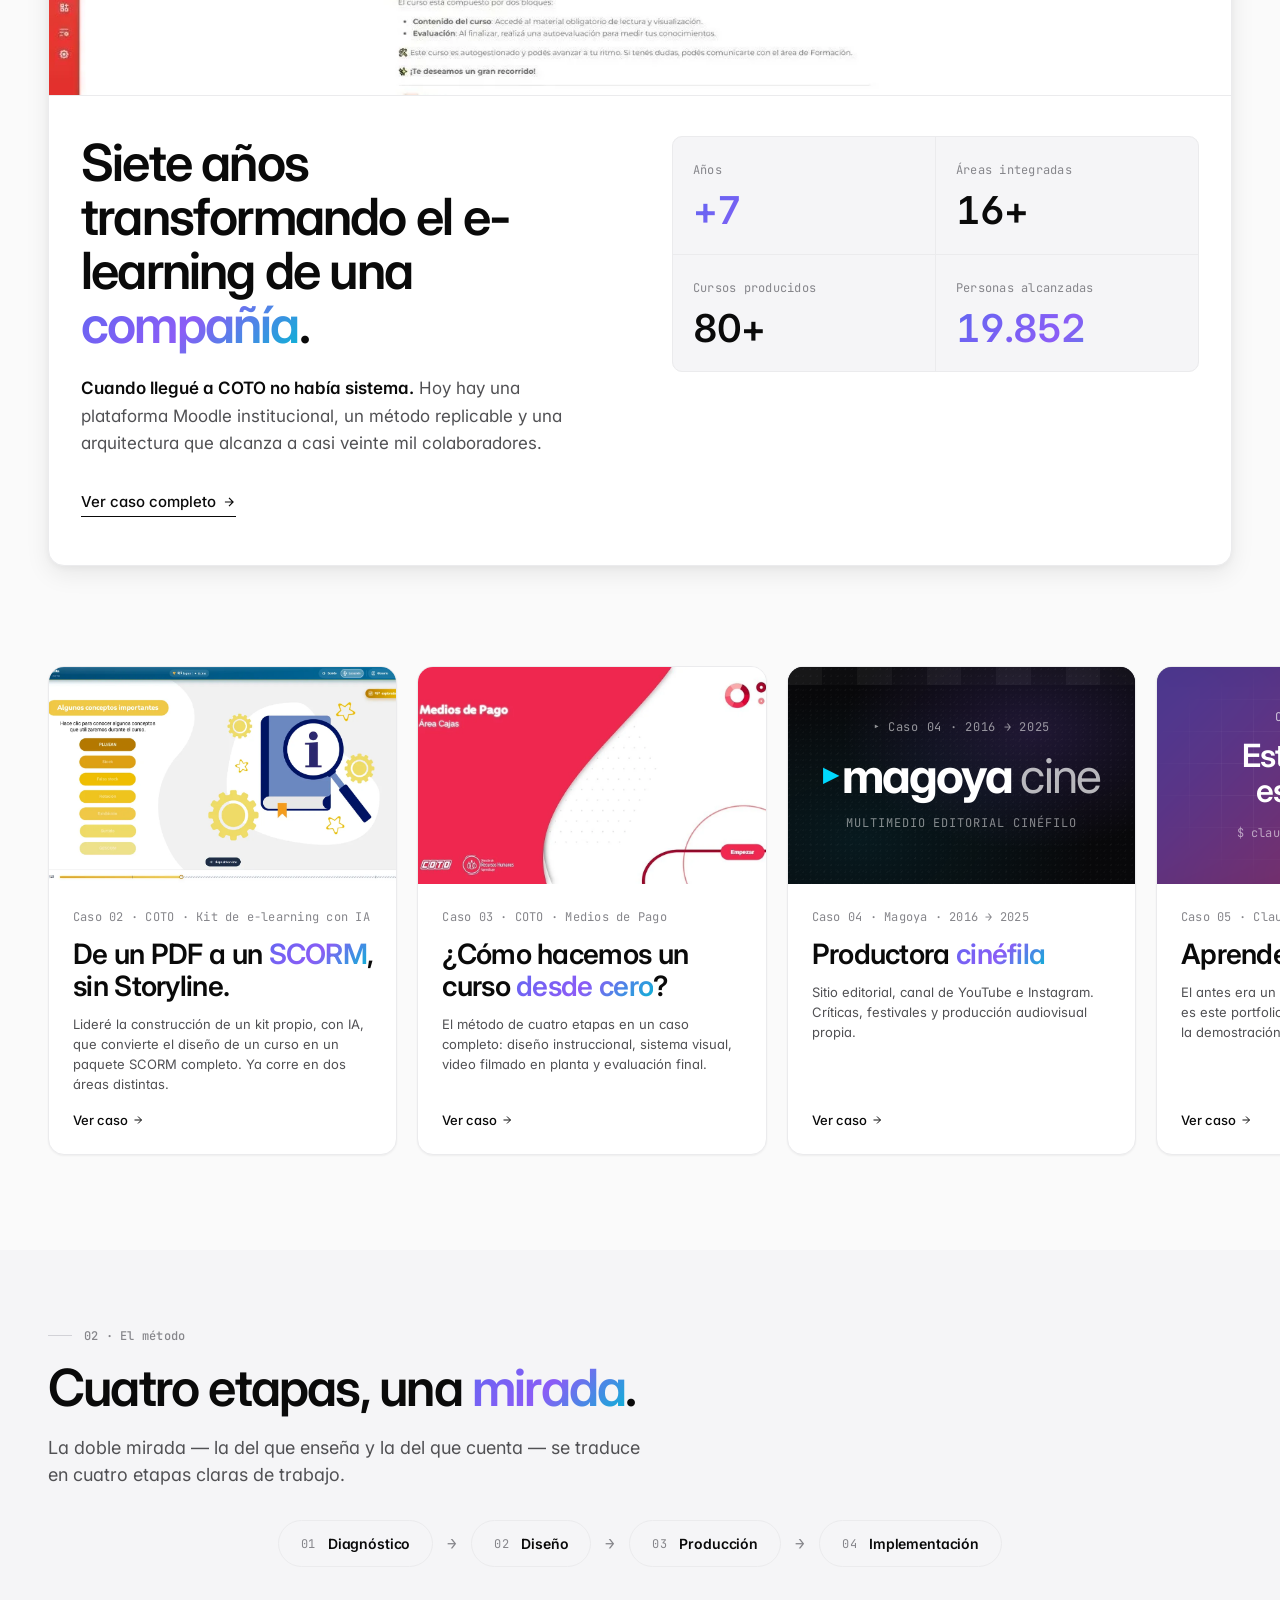
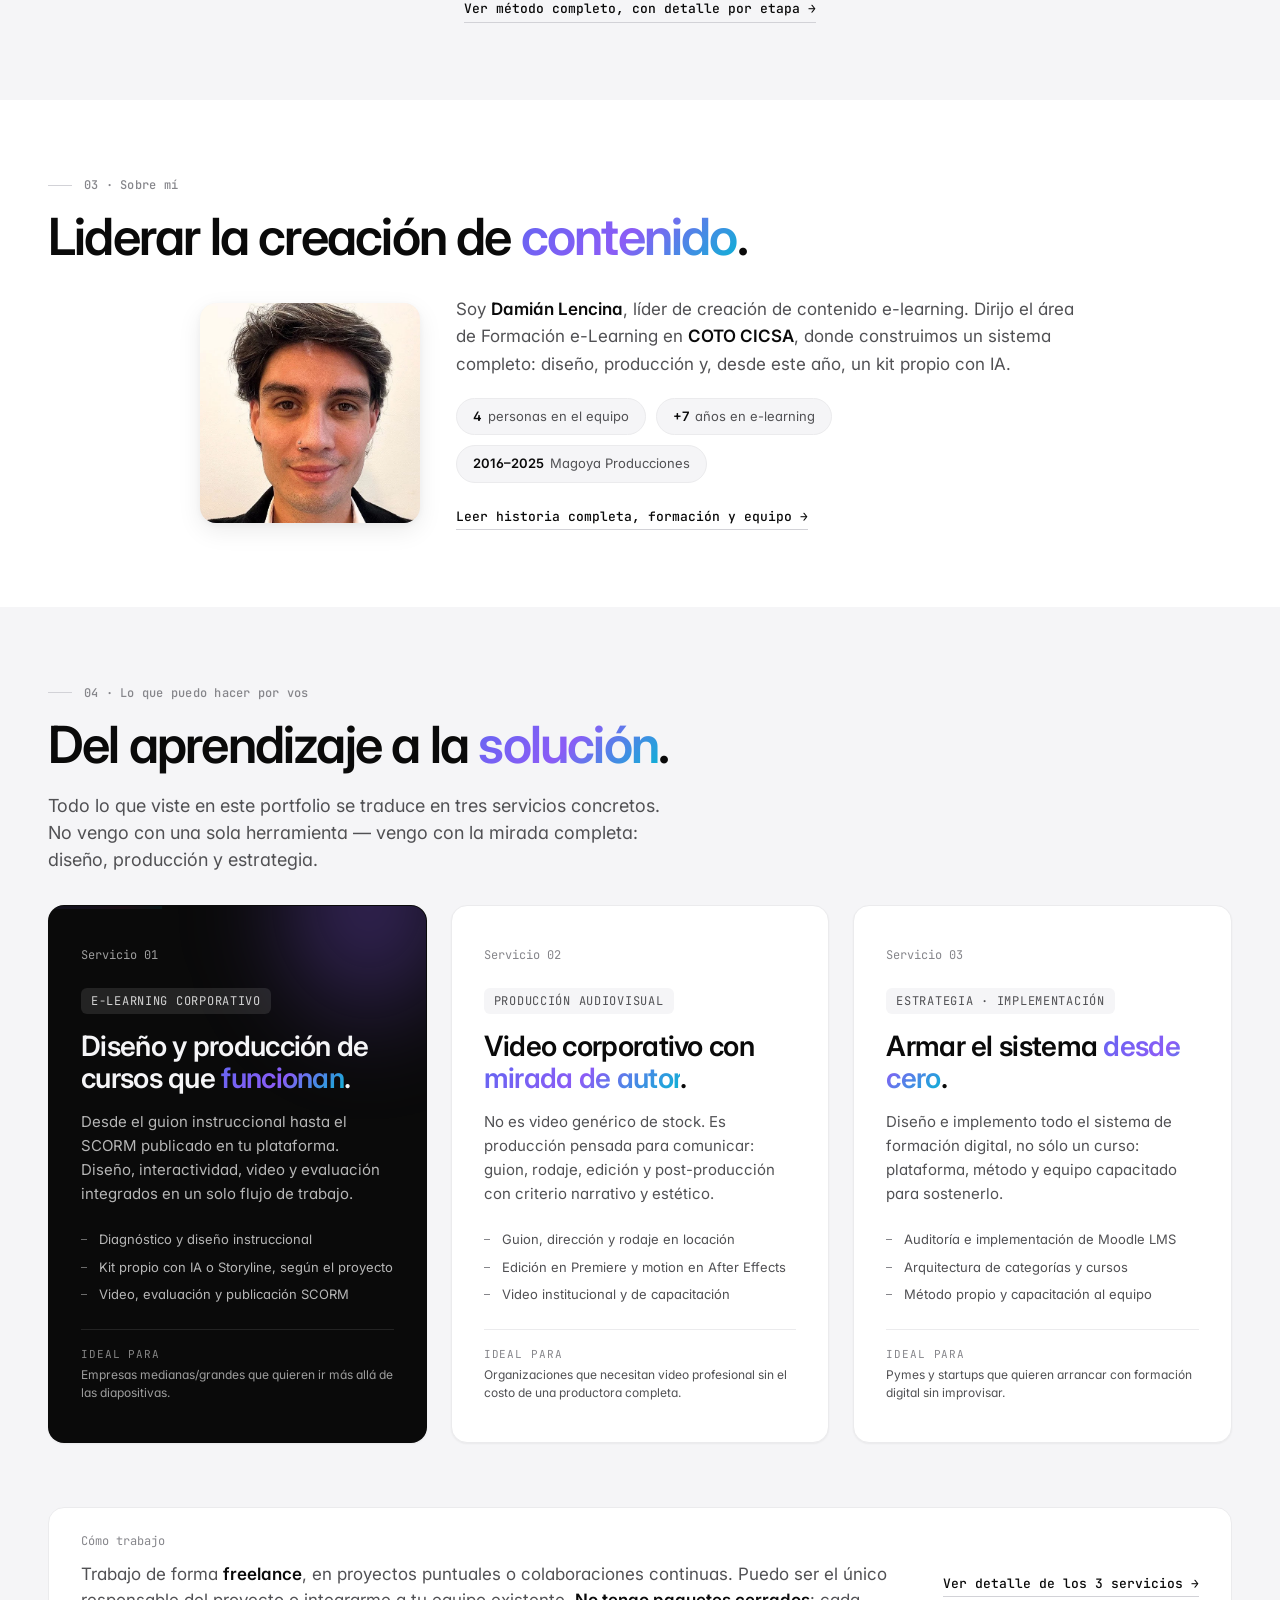
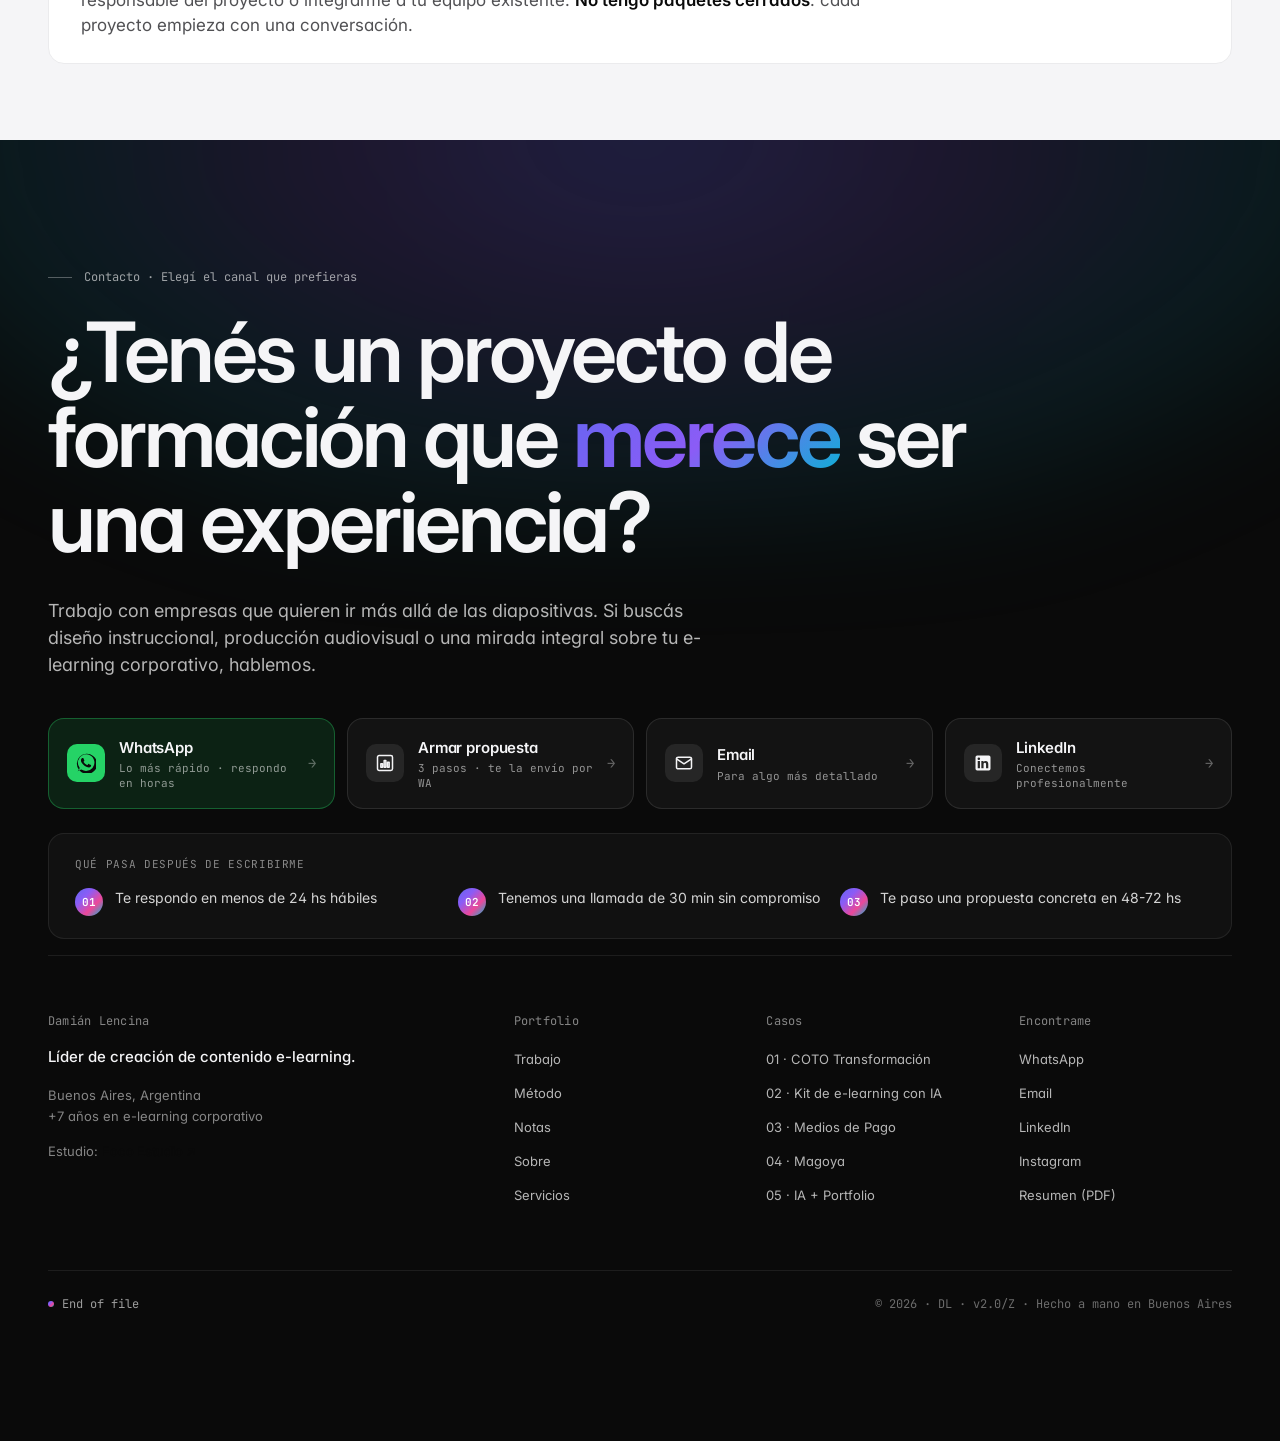
==== commit cb280772: "Add files via upload" ====
--- a/index.html
+++ b/index.html
@@ -210,10 +210,13 @@
         <span class="featured-case-num">Caso 01 / Featured</span>
         <span class="featured-case-tag">COTO CICSA · 2019 → Hoy</span>
       </div>
+      <div class="featured-case-thumb">
+        <picture><source srcset="img/despues_moodle_envios_nuevo.webp" type="image/webp"><img loading="lazy" alt="Plataforma Moodle institucional de COTO CICSA" src="img/despues_moodle_envios_nuevo.jpg"></picture>
+      </div>
       <div class="featured-case-body">
         <div class="featured-case-content">
           <h3>Siete años transformando el e-learning de una <span class="grad">compañía</span>.</h3>
-          <p>De junior a responsable del área. <strong>Cuando llegué a COTO no había sistema</strong>: cada curso era una pieza aparte, sin identidad visual, sin estrategia. Hoy hay una plataforma Moodle institucional, un método replicable y una arquitectura que alcanza a casi veinte mil colaboradores.</p>
+          <p><strong>Cuando llegué a COTO no había sistema.</strong> Hoy hay una plataforma Moodle institucional, un método replicable y una arquitectura que alcanza a casi veinte mil colaboradores.</p>
           <span class="featured-case-link">
             Ver caso completo
             <svg width="14" height="14" viewBox="0 0 24 24" fill="none" stroke="currentColor" stroke-width="2"><path d="M5 12h14M12 5l7 7-7 7"/></svg>
@@ -282,7 +285,7 @@
               <span></span><span></span><span></span><span></span><span></span>
             </div>
             <div class="magoya-thumb-content">
-              <div class="magoya-thumb-tag">▸ Caso 04 · 2016 → Hoy</div>
+              <div class="magoya-thumb-tag">▸ Caso 04 · 2016 → 2025</div>
               <div class="magoya-thumb-logo">
                 <span class="magoya-logo-mark">▸</span>magoya<span class="magoya-logo-accent">cine</span>
               </div>
@@ -291,7 +294,7 @@
           </div>
         </div>
         <div class="work-body">
-          <div class="work-byline">Caso 04 · Magoya · 2016 → Hoy</div>
+          <div class="work-byline">Caso 04 · Magoya · 2016 → 2025</div>
           <h3 class="work-title">Productora <span class="grad">cinéfila</span></h3>
           <p class="work-desc">Sitio editorial, canal de YouTube e Instagram. Críticas, festivales y producción audiovisual propia.</p>
           <span class="work-link">
@@ -375,7 +378,12 @@
       <picture><source srcset="img/retrato.webp" type="image/webp"><img loading="lazy" alt="Damián Lencina" width="240" height="240" src="img/retrato.jpg"></picture>
     </div>
     <div class="about-compact-body">
-      <p>Soy <strong>Damián Lencina</strong>, líder de creación de contenido e-learning. Dirijo el área de Formación e-Learning en <strong>COTO CICSA</strong> con un equipo de 4 personas: diseño instruccional, producción audiovisual, gamificación y, desde este año, un kit propio con IA que construye cursos SCORM directamente desde un PDF. En paralelo mantengo <strong>Magoya Producciones</strong>, un proyecto cinéfilo desde 2016.</p>
+      <p>Soy <strong>Damián Lencina</strong>, líder de creación de contenido e-learning. Dirijo el área de Formación e-Learning en <strong>COTO CICSA</strong>, donde construimos un sistema completo: diseño, producción y, desde este año, un kit propio con IA.</p>
+      <div class="about-facts">
+        <span class="about-fact"><strong>4</strong> personas en el equipo</span>
+        <span class="about-fact"><strong>+7</strong> años en e-learning</span>
+        <span class="about-fact"><strong>2016–2025</strong> Magoya Producciones</span>
+      </div>
       <a href="sobre.html" class="link-arrow">Leer historia completa, formación y equipo →</a>
     </div>
   </div>
@@ -397,11 +405,9 @@
       <h3 class="servicio-title">Diseño y producción de cursos que <span class="grad">funcionan</span>.</h3>
       <p class="servicio-desc">Desde el guion instruccional hasta el SCORM publicado en tu plataforma. Diseño, interactividad, video y evaluación integrados en un solo flujo de trabajo.</p>
       <ul class="servicio-items">
-        <li>Diagnóstico de necesidades y diseño instruccional</li>
-        <li>Producción en Articulate Storyline 360</li>
-        <li>Sistema visual y diseño de interfaz de curso</li>
-        <li>Video corporativo filmado e integrado</li>
-        <li>Publicación SCORM en Moodle u otras plataformas</li>
+        <li>Diagnóstico y diseño instruccional</li>
+        <li>Kit propio con IA o Storyline, según el proyecto</li>
+        <li>Video, evaluación y publicación SCORM</li>
       </ul>
       <div class="servicio-ideal">
         <span class="servicio-ideal-label">Ideal para</span>
@@ -415,11 +421,9 @@
       <h3 class="servicio-title">Video corporativo con <span class="grad">mirada de autor</span>.</h3>
       <p class="servicio-desc">No es video genérico de stock. Es producción pensada para comunicar: guion, rodaje, edición y post-producción con criterio narrativo y estético.</p>
       <ul class="servicio-items">
+        <li>Guion, dirección y rodaje en locación</li>
+        <li>Edición en Premiere y motion en After Effects</li>
         <li>Video institucional y de capacitación</li>
-        <li>Guion, producción y dirección</li>
-        <li>Rodaje en locación (planta, sucursal, oficina)</li>
-        <li>Edición y post-producción en Premiere Pro</li>
-        <li>Motion graphics en After Effects</li>
       </ul>
       <div class="servicio-ideal">
         <span class="servicio-ideal-label">Ideal para</span>
@@ -431,13 +435,11 @@
       <div class="servicio-num">Servicio 03</div>
       <div class="servicio-tag">Estrategia · Implementación</div>
       <h3 class="servicio-title">Armar el sistema <span class="grad">desde cero</span>.</h3>
-      <p class="servicio-desc">¿No tenés plataforma? ¿Tenés cursos viejos que nadie usa? ¿Querés empezar a capacitar de forma digital? Diseño e implemento todo el sistema de formación, no sólo un curso.</p>
+      <p class="servicio-desc">Diseño e implemento todo el sistema de formación digital, no sólo un curso: plataforma, método y equipo capacitado para sostenerlo.</p>
       <ul class="servicio-items">
-        <li>Auditoría de formación existente</li>
-        <li>Implementación y configuración de Moodle LMS</li>
+        <li>Auditoría e implementación de Moodle LMS</li>
         <li>Arquitectura de categorías y cursos</li>
-        <li>Diseño del método y estándar de producción</li>
-        <li>Capacitación al equipo interno</li>
+        <li>Método propio y capacitación al equipo</li>
       </ul>
       <div class="servicio-ideal">
         <span class="servicio-ideal-label">Ideal para</span>
--- a/style.css
+++ b/style.css
@@ -752,8 +752,23 @@
   border-radius: 50%;
   background: var(--aurora-grad);
 }
+.featured-case-thumb {
+  width: 100%;
+  overflow: hidden;
+  border-bottom: 1px solid var(--ink-line-soft);
+  background: var(--bg-tint);
+}
+.featured-case-thumb img {
+  width: 100%;
+  display: block;
+  max-height: 380px;
+  object-fit: cover;
+  object-position: top;
+  transition: transform 0.5s var(--ease-out);
+}
+.featured-case:hover .featured-case-thumb img { transform: scale(1.02); }
 .featured-case-body {
-  padding: 56px 32px 48px;
+  padding: 40px 32px 48px;
   display: grid;
   grid-template-columns: 1fr 1fr;
   gap: 64px;
@@ -2352,6 +2367,24 @@
   margin-bottom: 20px;
 }
 .about-compact-body strong { color: var(--ink); font-weight: 600; }
+.about-facts {
+  display: flex;
+  flex-wrap: wrap;
+  gap: 10px;
+  margin-bottom: 20px;
+}
+.about-fact {
+  display: inline-flex;
+  align-items: center;
+  gap: 6px;
+  background: var(--bg-tint);
+  border: 1px solid var(--ink-line-soft);
+  border-radius: 999px;
+  padding: 8px 16px;
+  font-size: 13px;
+  color: var(--ink-mid);
+}
+.about-fact strong { color: var(--ink); font-weight: 600; }
 @media (max-width: 720px) {
   .about-section--compact .about-compact {
     grid-template-columns: 1fr;
--- a/style.css
+++ b/style.css
@@ -752,8 +752,23 @@
   border-radius: 50%;
   background: var(--aurora-grad);
 }
+.featured-case-thumb {
+  width: 100%;
+  overflow: hidden;
+  border-bottom: 1px solid var(--ink-line-soft);
+  background: var(--bg-tint);
+}
+.featured-case-thumb img {
+  width: 100%;
+  display: block;
+  max-height: 380px;
+  object-fit: cover;
+  object-position: top;
+  transition: transform 0.5s var(--ease-out);
+}
+.featured-case:hover .featured-case-thumb img { transform: scale(1.02); }
 .featured-case-body {
-  padding: 56px 32px 48px;
+  padding: 40px 32px 48px;
   display: grid;
   grid-template-columns: 1fr 1fr;
   gap: 64px;
@@ -2352,6 +2367,24 @@
   margin-bottom: 20px;
 }
 .about-compact-body strong { color: var(--ink); font-weight: 600; }
+.about-facts {
+  display: flex;
+  flex-wrap: wrap;
+  gap: 10px;
+  margin-bottom: 20px;
+}
+.about-fact {
+  display: inline-flex;
+  align-items: center;
+  gap: 6px;
+  background: var(--bg-tint);
+  border: 1px solid var(--ink-line-soft);
+  border-radius: 999px;
+  padding: 8px 16px;
+  font-size: 13px;
+  color: var(--ink-mid);
+}
+.about-fact strong { color: var(--ink); font-weight: 600; }
 @media (max-width: 720px) {
   .about-section--compact .about-compact {
     grid-template-columns: 1fr;
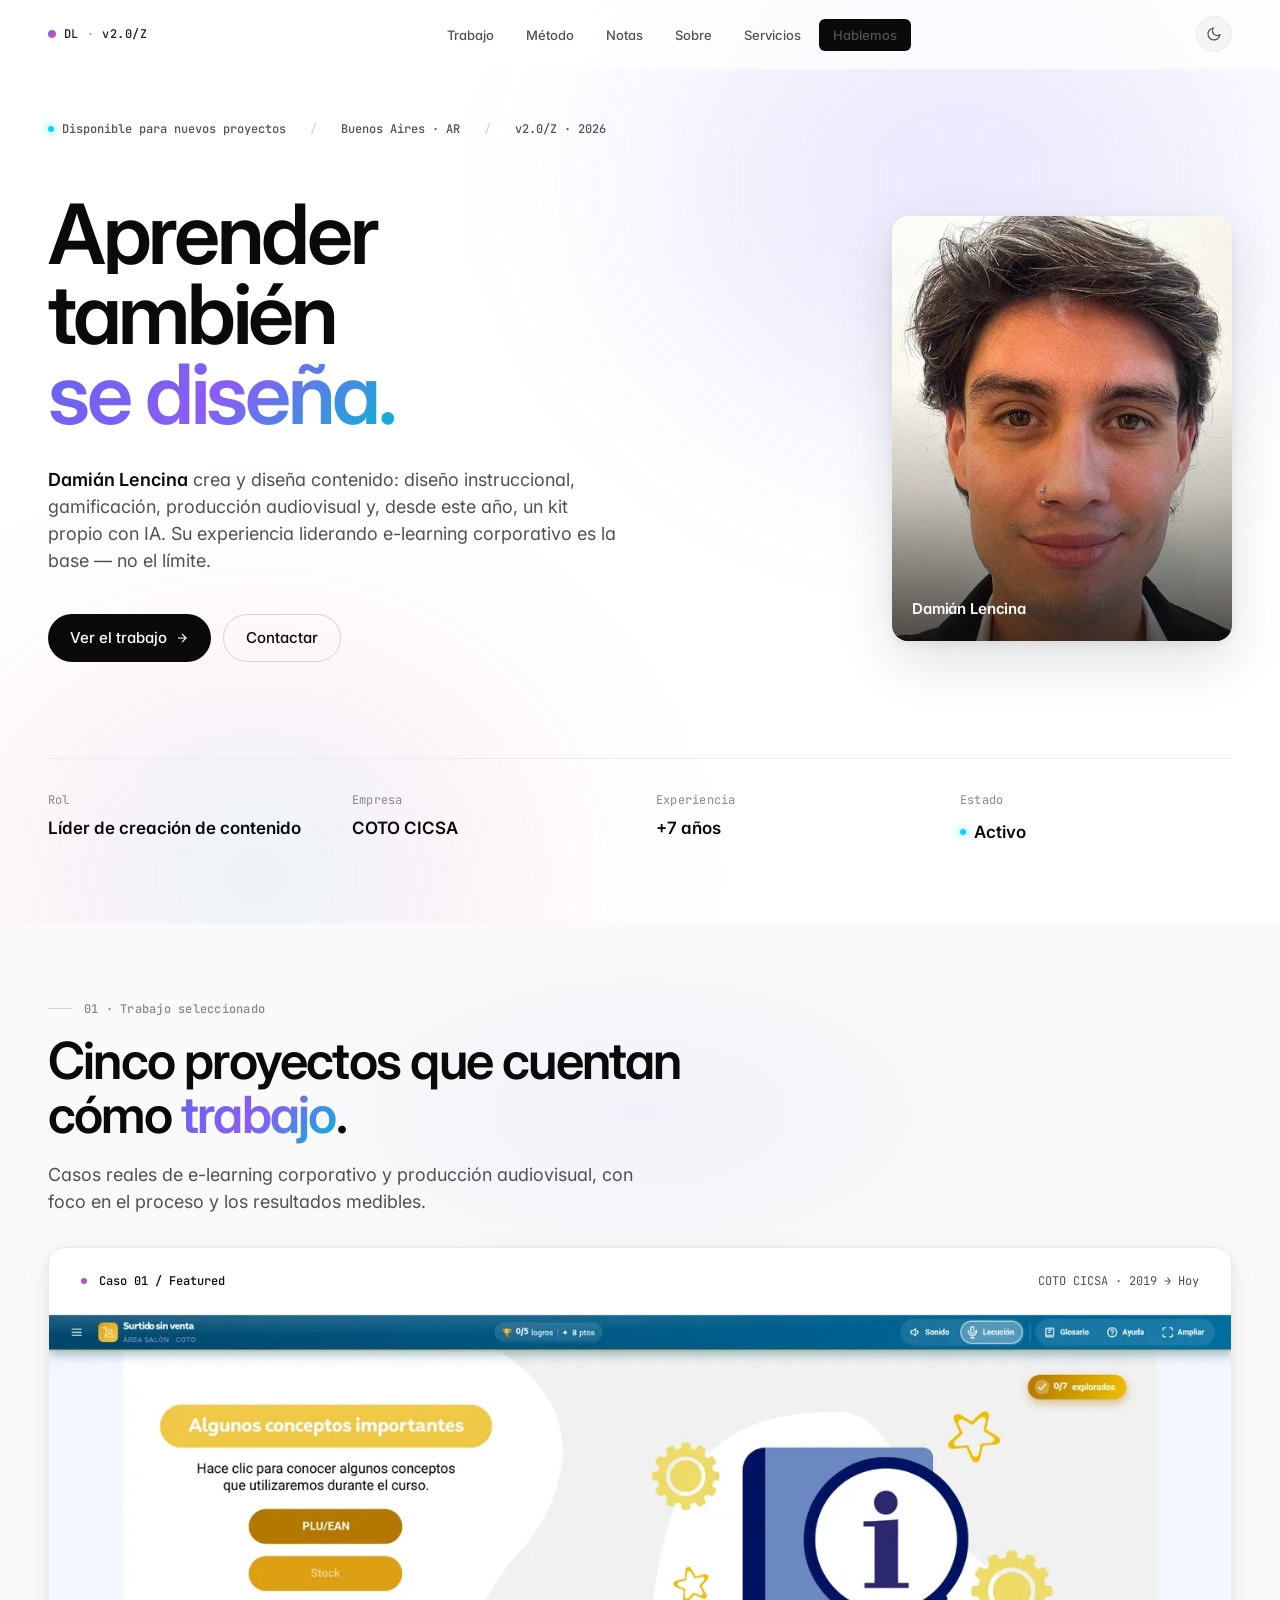
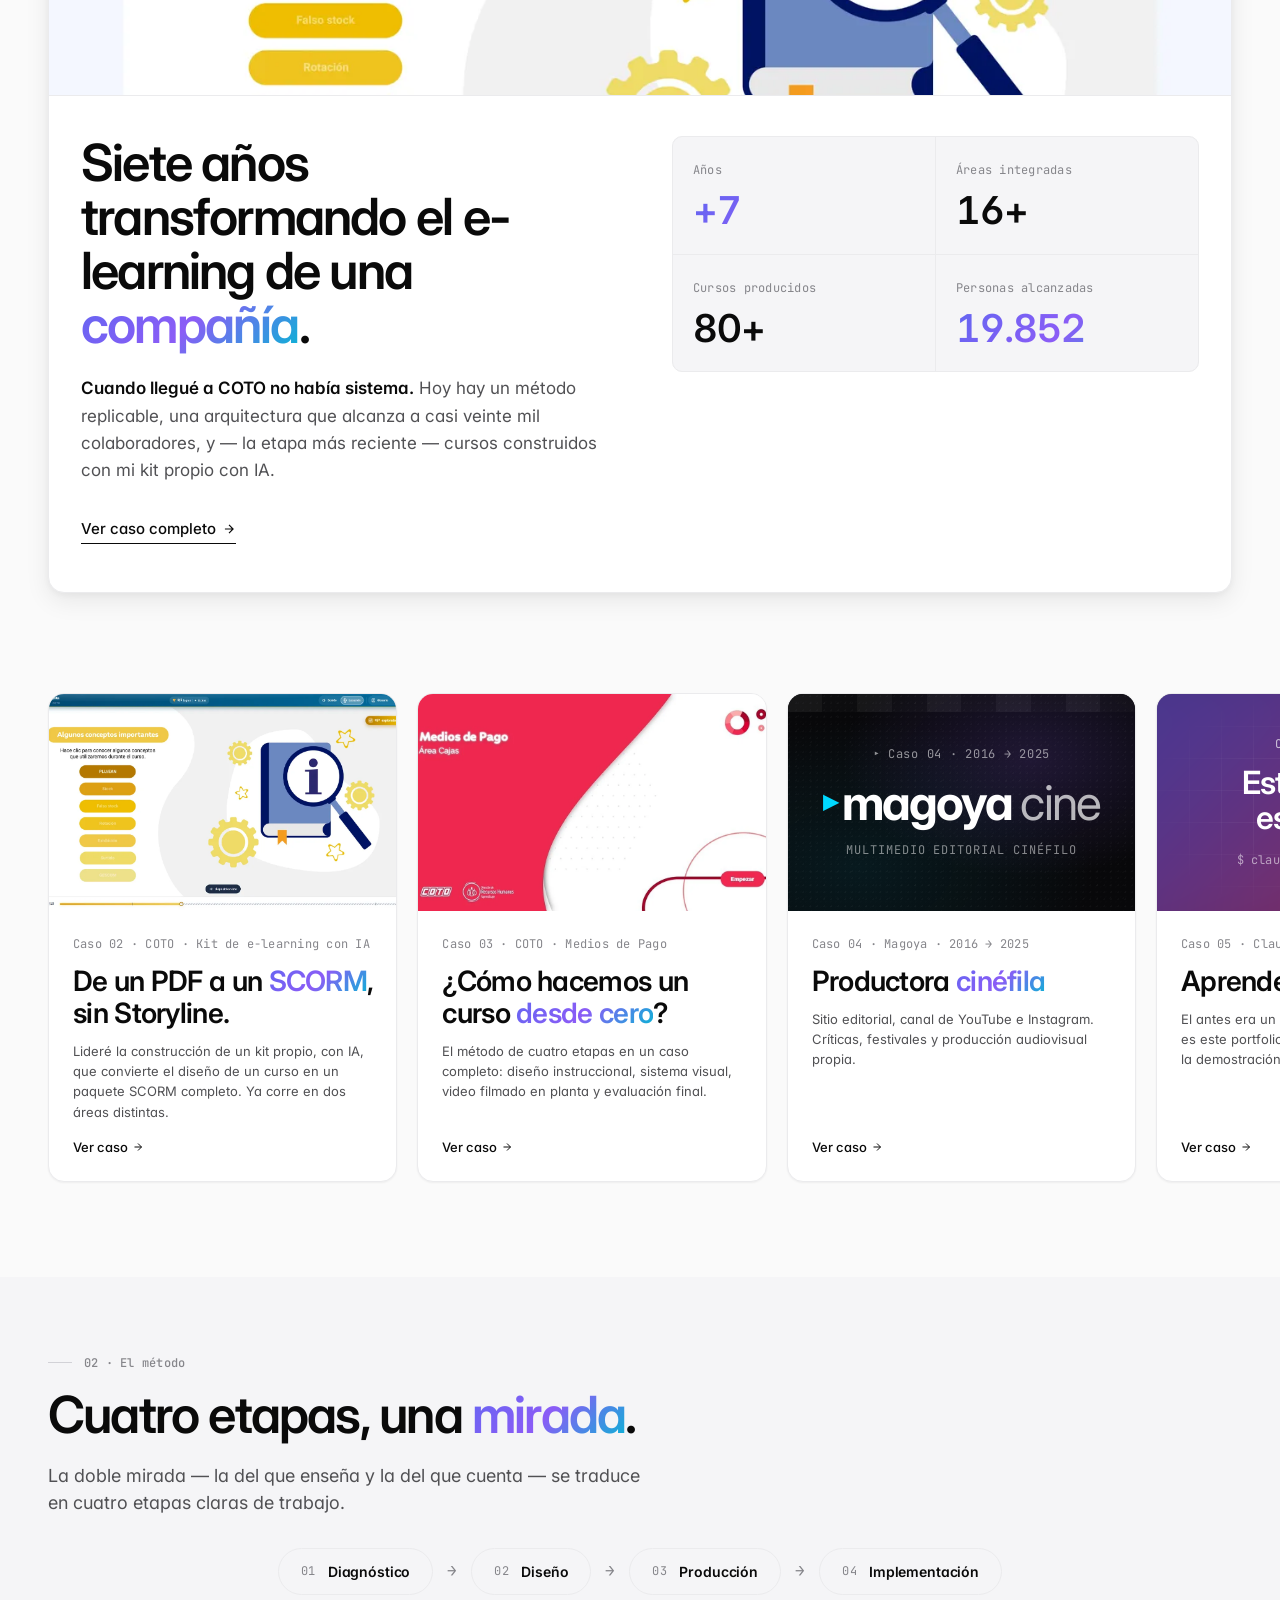
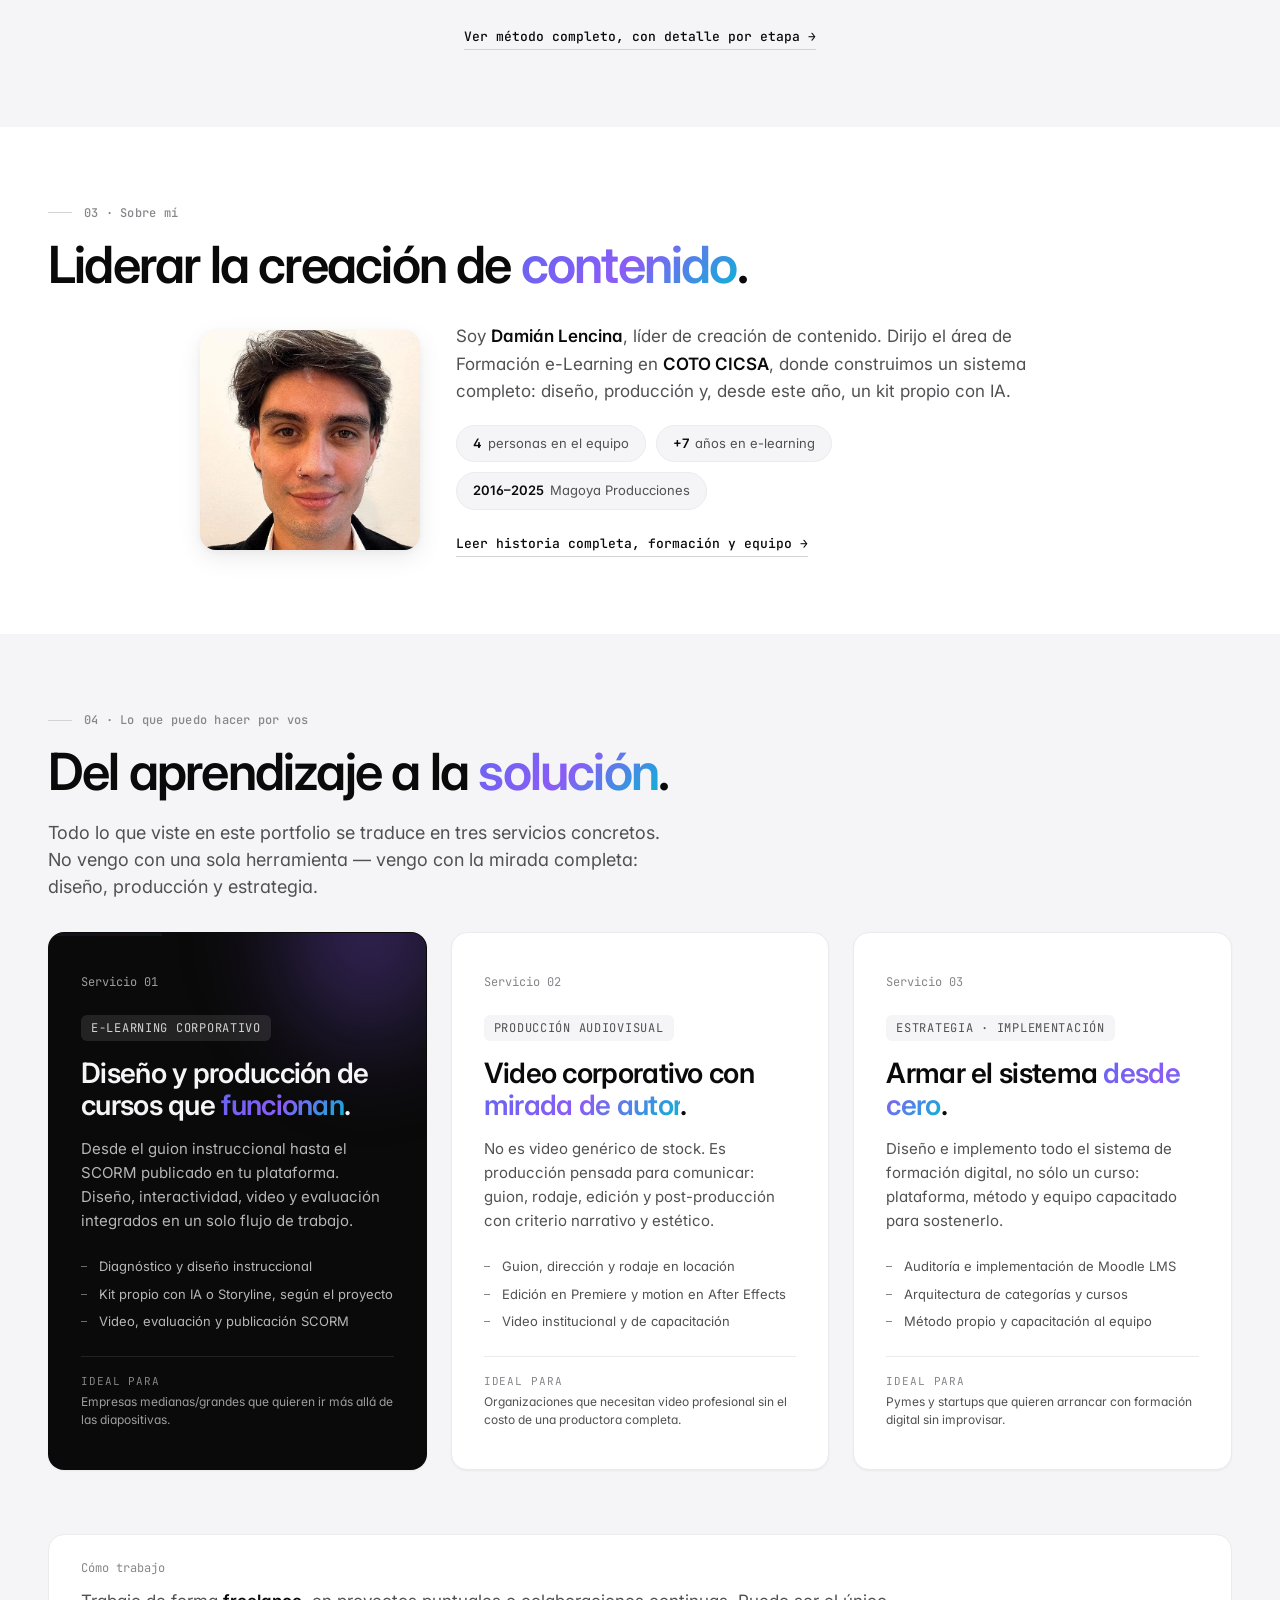
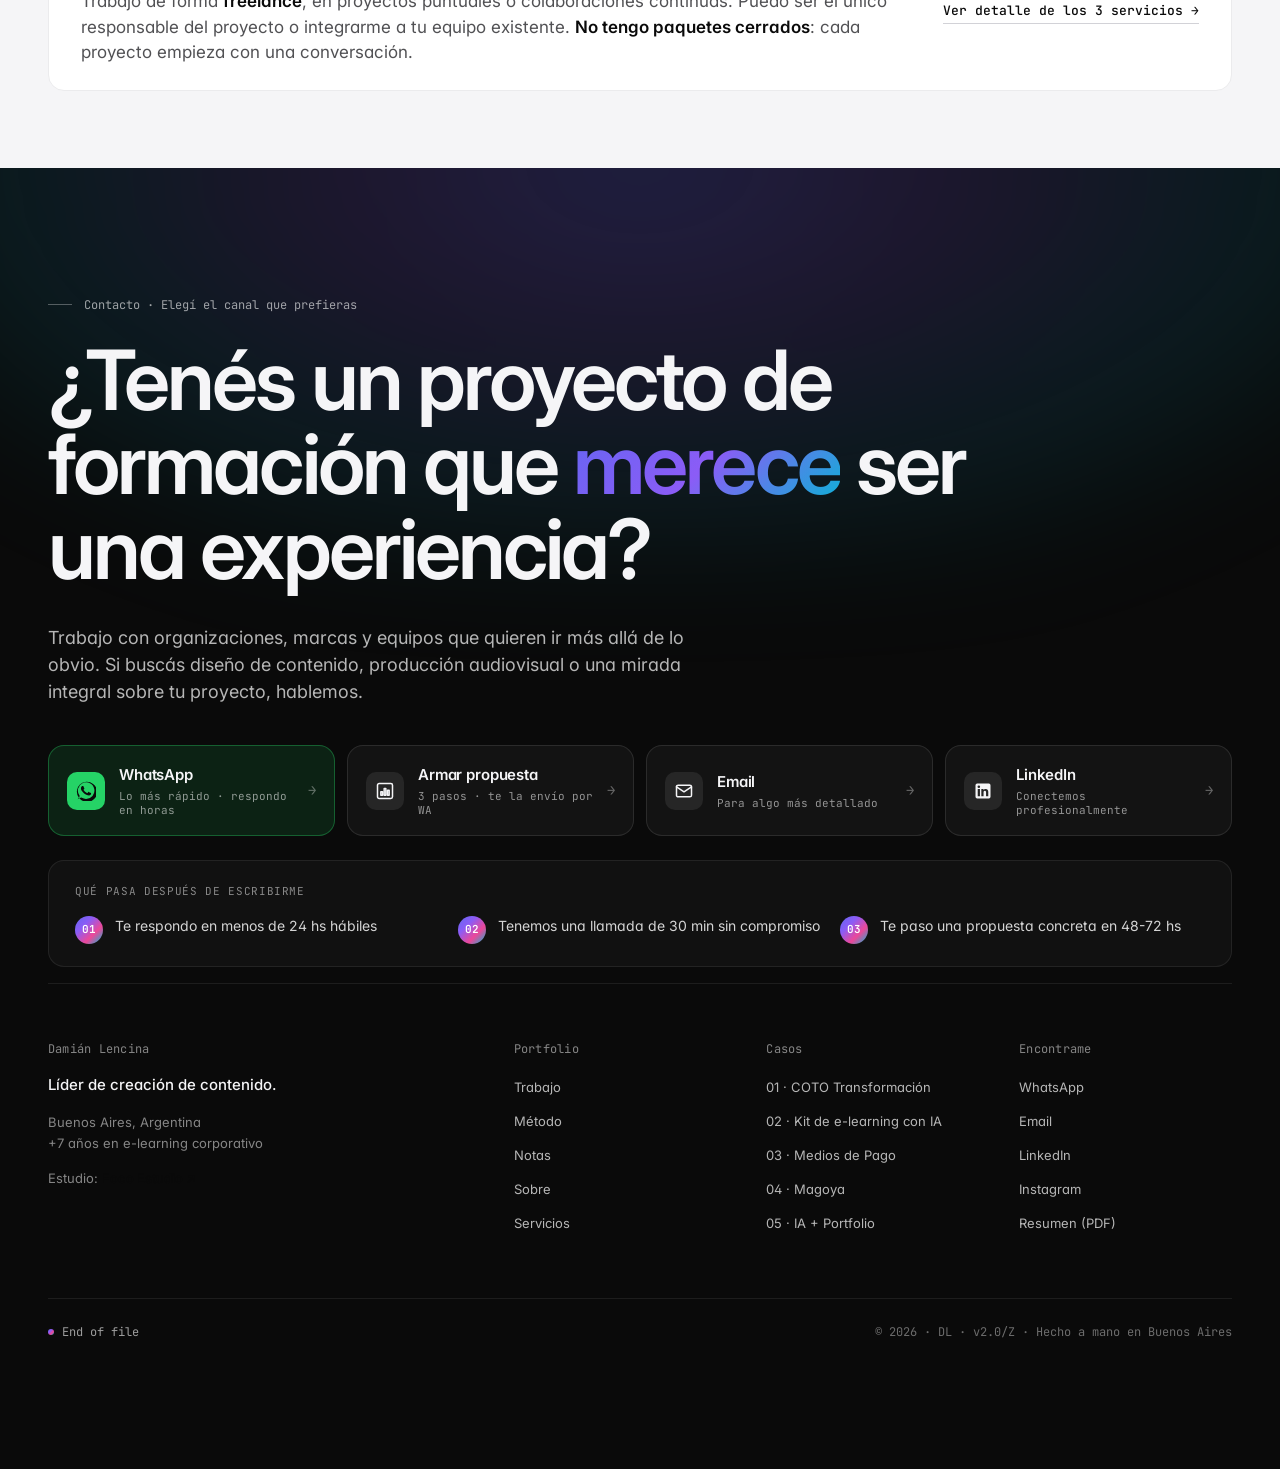
==== commit 96e9552c: "Add files via upload" ====
--- a/index.html
+++ b/index.html
@@ -14,8 +14,8 @@
 </script>
 <meta name="theme-color" content="#ffffff">
 
-<title>Damián Lencina — Líder de creación de contenido e-learning</title>
-<meta name="description" content="Lidero la creación de contenido e-learning para empresas: diseño instruccional, gamificación, producción audiovisual y un kit propio con IA. +7 años, 19.852 personas capacitadas.">
+<title>Damián Lencina — Líder de creación de contenido</title>
+<meta name="description" content="Creador y diseñador de contenido, con años de experiencia liderando e-learning corporativo: diseño instruccional, gamificación, producción audiovisual y un kit propio con IA. +7 años, 19.852 personas capacitadas.">
 <meta name="author" content="Damián Lencina">
 <meta name="keywords" content="creación de contenido e-learning, diseño instruccional, e-learning corporativo, gamificación, IA aplicada a e-learning, moodle, producción audiovisual, capacitación, Buenos Aires, Argentina">
 
@@ -26,17 +26,17 @@
 <meta property="og:locale" content="es_AR">
 <meta property="og:site_name" content="Damián Lencina · Portfolio">
 <meta property="og:url" content="https://damianlencina.com/">
-<meta property="og:title" content="Damián Lencina — Líder de creación de contenido e-learning">
-<meta property="og:description" content="Lidero la creación de contenido e-learning: diseño instruccional, gamificación y un kit propio con IA que reemplaza a Storyline. +7 años en e-learning corporativo.">
+<meta property="og:title" content="Damián Lencina — Líder de creación de contenido">
+<meta property="og:description" content="Creador y diseñador de contenido. Diseño instruccional, gamificación, producción audiovisual y un kit propio con IA. +7 años liderando e-learning corporativo.">
 <meta property="og:image" content="https://damianlencina.com/img/og_image.jpg">
 <meta property="og:image:width" content="1200">
 <meta property="og:image:height" content="630">
-<meta property="og:image:alt" content="Damián Lencina — Líder de creación de contenido e-learning">
+<meta property="og:image:alt" content="Damián Lencina — Líder de creación de contenido">
 
 <!-- Twitter Card -->
 <meta name="twitter:card" content="summary_large_image">
-<meta name="twitter:title" content="Damián Lencina — Líder de creación de contenido e-learning">
-<meta name="twitter:description" content="Lidero la creación de contenido e-learning: diseño instruccional, gamificación e IA aplicada a la producción de cursos.">
+<meta name="twitter:title" content="Damián Lencina — Líder de creación de contenido">
+<meta name="twitter:description" content="Creador y diseñador de contenido. Diseño instruccional, gamificación e IA aplicada a la producción.">
 <meta name="twitter:image" content="https://damianlencina.com/img/og_image.jpg">
 
 <!-- Favicons -->
@@ -50,7 +50,7 @@
   "@context": "https://schema.org",
   "@type": "Person",
   "name": "Damián Lencina",
-  "jobTitle": "Líder de creación de contenido e-learning · Diseñador instruccional",
+  "jobTitle": "Líder de creación de contenido · Diseñador instruccional",
   "url": "https://damianlencina.com/",
   "image": "https://damianlencina.com/img/retrato.jpg",
   "sameAs": [
@@ -146,7 +146,7 @@
         </h1>
 
         <p class="hero-sub">
-          <strong>Damián Lencina</strong> lidera la creación de contenido e-learning para empresas: diseño instruccional, gamificación, producción audiovisual y, desde este año, un kit propio con IA que reemplaza a Storyline.
+          <strong>Damián Lencina</strong> crea y diseña contenido: diseño instruccional, gamificación, producción audiovisual y, desde este año, un kit propio con IA. Su experiencia liderando e-learning corporativo es la base — no el límite.
         </p>
 
         <div class="hero-actions">
@@ -175,7 +175,7 @@
     <div class="hero-meta">
       <div class="hero-meta-item">
         <div class="label">Rol</div>
-        <div class="value">Líder de contenido e-learning</div>
+        <div class="value">Líder de creación de contenido</div>
       </div>
       <div class="hero-meta-item">
         <div class="label">Empresa</div>
@@ -211,12 +211,12 @@
         <span class="featured-case-tag">COTO CICSA · 2019 → Hoy</span>
       </div>
       <div class="featured-case-thumb">
-        <picture><source srcset="img/despues_moodle_envios_nuevo.webp" type="image/webp"><img loading="lazy" alt="Plataforma Moodle institucional de COTO CICSA" src="img/despues_moodle_envios_nuevo.jpg"></picture>
+        <picture><source srcset="img/kit_surtido_conceptos.webp" type="image/webp"><img loading="lazy" alt="Curso interactivo construido con mi kit propio con IA" src="img/kit_surtido_conceptos.jpg"></picture>
       </div>
       <div class="featured-case-body">
         <div class="featured-case-content">
           <h3>Siete años transformando el e-learning de una <span class="grad">compañía</span>.</h3>
-          <p><strong>Cuando llegué a COTO no había sistema.</strong> Hoy hay una plataforma Moodle institucional, un método replicable y una arquitectura que alcanza a casi veinte mil colaboradores.</p>
+          <p><strong>Cuando llegué a COTO no había sistema.</strong> Hoy hay un método replicable, una arquitectura que alcanza a casi veinte mil colaboradores, y — la etapa más reciente — cursos construidos con mi kit propio con IA.</p>
           <span class="featured-case-link">
             Ver caso completo
             <svg width="14" height="14" viewBox="0 0 24 24" fill="none" stroke="currentColor" stroke-width="2"><path d="M5 12h14M12 5l7 7-7 7"/></svg>
@@ -378,7 +378,7 @@
       <picture><source srcset="img/retrato.webp" type="image/webp"><img loading="lazy" alt="Damián Lencina" width="240" height="240" src="img/retrato.jpg"></picture>
     </div>
     <div class="about-compact-body">
-      <p>Soy <strong>Damián Lencina</strong>, líder de creación de contenido e-learning. Dirijo el área de Formación e-Learning en <strong>COTO CICSA</strong>, donde construimos un sistema completo: diseño, producción y, desde este año, un kit propio con IA.</p>
+      <p>Soy <strong>Damián Lencina</strong>, líder de creación de contenido. Dirijo el área de Formación e-Learning en <strong>COTO CICSA</strong>, donde construimos un sistema completo: diseño, producción y, desde este año, un kit propio con IA.</p>
       <div class="about-facts">
         <span class="about-fact"><strong>4</strong> personas en el equipo</span>
         <span class="about-fact"><strong>+7</strong> años en e-learning</span>
@@ -466,7 +466,7 @@
     <div class="reveal">
       <div class="footer-cta-tag">Contacto · Elegí el canal que prefieras</div>
       <h2>¿Tenés un proyecto de formación que <span class="grad">merece</span> ser una experiencia?</h2>
-      <p class="footer-cta-sub">Trabajo con empresas que quieren ir más allá de las diapositivas. Si buscás diseño instruccional, producción audiovisual o una mirada integral sobre tu e-learning corporativo, hablemos.</p>
+      <p class="footer-cta-sub">Trabajo con organizaciones, marcas y equipos que quieren ir más allá de lo obvio. Si buscás diseño de contenido, producción audiovisual o una mirada integral sobre tu proyecto, hablemos.</p>
 
       <div class="contact-channels">
         <a href="https://wa.me/5491139127411?text=Hola%20Dami%C3%A1n%2C%20vi%20tu%20portfolio%20y%20quiero%20hablar%20sobre%20un%20proyecto." target="_blank" rel="noopener" class="contact-channel contact-channel--primary" aria-label="Escribime por WhatsApp">
@@ -527,7 +527,7 @@
     <div class="footer-grid">
       <div class="footer-col">
         <div class="footer-col-label">Damián Lencina</div>
-        <div class="footer-col-brand">Líder de creación de contenido e-learning.</div>
+        <div class="footer-col-brand">Líder de creación de contenido.</div>
         <div class="footer-col-sub">Buenos Aires, Argentina<br>+7 años en e-learning corporativo</div>
         <div class="footer-col-sub" style="margin-top:14px;">
           Estudio: <a href="https://damianlencina.github.io/focoestudio/" target="_blank" rel="noopener" style="color:var(--ink);font-weight:500;text-decoration:underline;text-underline-offset:3px;">Foco Estudio ↗</a>
--- a/style.css
+++ b/style.css
@@ -1601,6 +1601,29 @@
   margin: 0 auto;
   position: relative;
 }
+
+/* Aurora sutil compartida por todos los heroes secundarios (casos, método, sobre, servicios, notas) */
+.case-hero, .metodo-hero, .sobre-hero, .srv-hero, .notas-hero {
+  overflow: hidden;
+}
+.case-hero::before, .metodo-hero::before, .sobre-hero::before, .srv-hero::before, .notas-hero::before {
+  content: '';
+  position: absolute;
+  top: -25%; right: -15%;
+  width: 55%; height: 65%;
+  background: radial-gradient(ellipse at center,
+    rgba(139, 92, 246, 0.12) 0%,
+    rgba(99, 102, 241, 0.07) 35%,
+    transparent 70%);
+  filter: blur(60px);
+  pointer-events: none;
+  z-index: 0;
+  animation: auroraFloat 22s ease-in-out infinite;
+}
+.case-hero > *, .metodo-hero > *, .sobre-hero > *, .srv-hero > *, .notas-hero > * {
+  position: relative;
+  z-index: 1;
+}
 .case-back {
   display: inline-flex;
   align-items: center;
@@ -1732,8 +1755,18 @@
   border-radius: var(--radius-l);
   overflow: hidden;
   border: 1px solid var(--ink-line-soft);
-}
-.case-image img { width: 100%; display: block; }
+  transition: border-color 0.3s, box-shadow 0.3s;
+}
+.case-image:hover {
+  border-color: var(--ink-line);
+  box-shadow: var(--shadow-m);
+}
+.case-image img {
+  width: 100%;
+  display: block;
+  transition: transform 0.5s var(--ease-out);
+}
+.case-image:hover img { transform: scale(1.025); }
 .case-image-caption {
   font-family: var(--type-mono);
   font-size: var(--t-tag);
@@ -1753,13 +1786,20 @@
   border: 1px solid var(--ink-line-soft);
   position: relative;
   margin: 0;
+  transition: border-color 0.3s, box-shadow 0.3s;
+}
+.case-image-pair figure:hover {
+  border-color: var(--ink-line);
+  box-shadow: var(--shadow-m);
 }
 .case-image-pair img {
   width: 100%;
   display: block;
   aspect-ratio: 16/10;
   object-fit: cover;
-}
+  transition: transform 0.5s var(--ease-out);
+}
+.case-image-pair figure:hover img { transform: scale(1.05); }
 .case-image-pair .tag {
   position: absolute;
   top: 12px; left: 12px;
--- a/style.css
+++ b/style.css
@@ -1601,6 +1601,29 @@
   margin: 0 auto;
   position: relative;
 }
+
+/* Aurora sutil compartida por todos los heroes secundarios (casos, método, sobre, servicios, notas) */
+.case-hero, .metodo-hero, .sobre-hero, .srv-hero, .notas-hero {
+  overflow: hidden;
+}
+.case-hero::before, .metodo-hero::before, .sobre-hero::before, .srv-hero::before, .notas-hero::before {
+  content: '';
+  position: absolute;
+  top: -25%; right: -15%;
+  width: 55%; height: 65%;
+  background: radial-gradient(ellipse at center,
+    rgba(139, 92, 246, 0.12) 0%,
+    rgba(99, 102, 241, 0.07) 35%,
+    transparent 70%);
+  filter: blur(60px);
+  pointer-events: none;
+  z-index: 0;
+  animation: auroraFloat 22s ease-in-out infinite;
+}
+.case-hero > *, .metodo-hero > *, .sobre-hero > *, .srv-hero > *, .notas-hero > * {
+  position: relative;
+  z-index: 1;
+}
 .case-back {
   display: inline-flex;
   align-items: center;
@@ -1732,8 +1755,18 @@
   border-radius: var(--radius-l);
   overflow: hidden;
   border: 1px solid var(--ink-line-soft);
-}
-.case-image img { width: 100%; display: block; }
+  transition: border-color 0.3s, box-shadow 0.3s;
+}
+.case-image:hover {
+  border-color: var(--ink-line);
+  box-shadow: var(--shadow-m);
+}
+.case-image img {
+  width: 100%;
+  display: block;
+  transition: transform 0.5s var(--ease-out);
+}
+.case-image:hover img { transform: scale(1.025); }
 .case-image-caption {
   font-family: var(--type-mono);
   font-size: var(--t-tag);
@@ -1753,13 +1786,20 @@
   border: 1px solid var(--ink-line-soft);
   position: relative;
   margin: 0;
+  transition: border-color 0.3s, box-shadow 0.3s;
+}
+.case-image-pair figure:hover {
+  border-color: var(--ink-line);
+  box-shadow: var(--shadow-m);
 }
 .case-image-pair img {
   width: 100%;
   display: block;
   aspect-ratio: 16/10;
   object-fit: cover;
-}
+  transition: transform 0.5s var(--ease-out);
+}
+.case-image-pair figure:hover img { transform: scale(1.05); }
 .case-image-pair .tag {
   position: absolute;
   top: 12px; left: 12px;
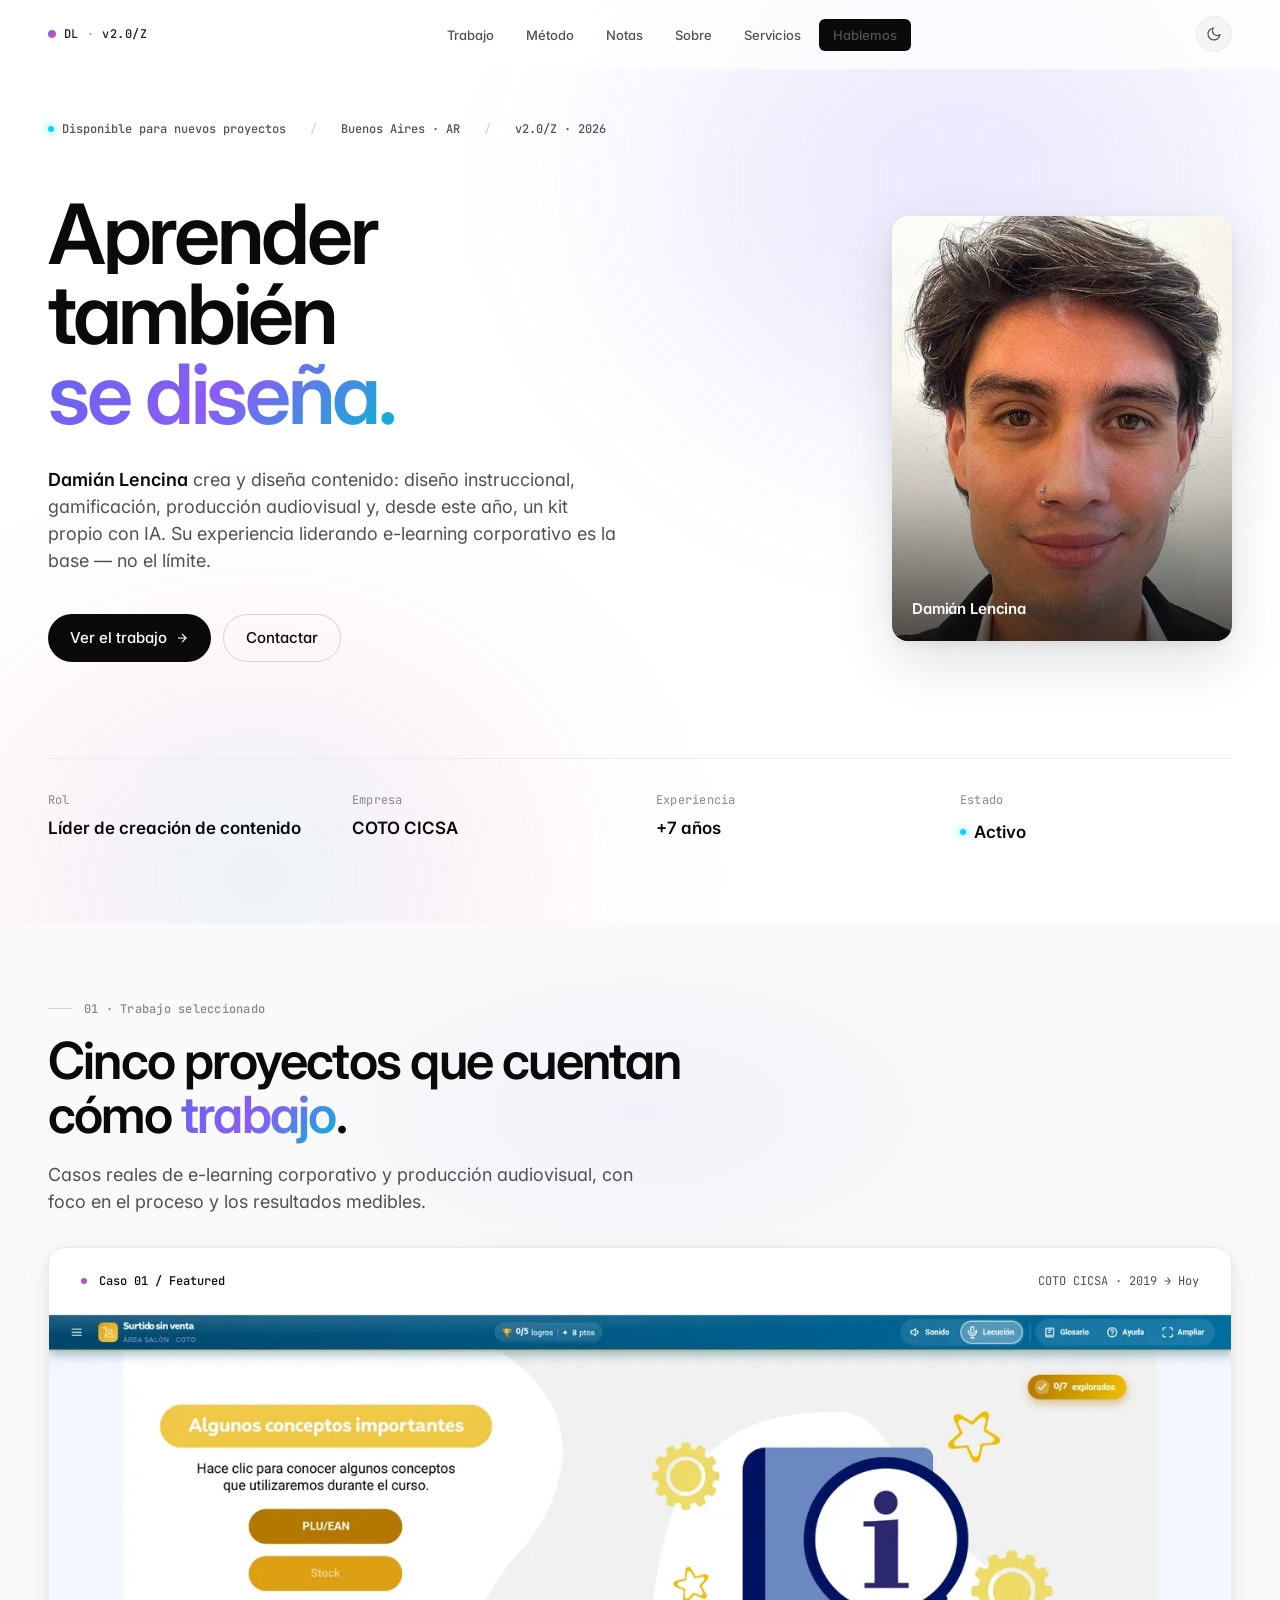
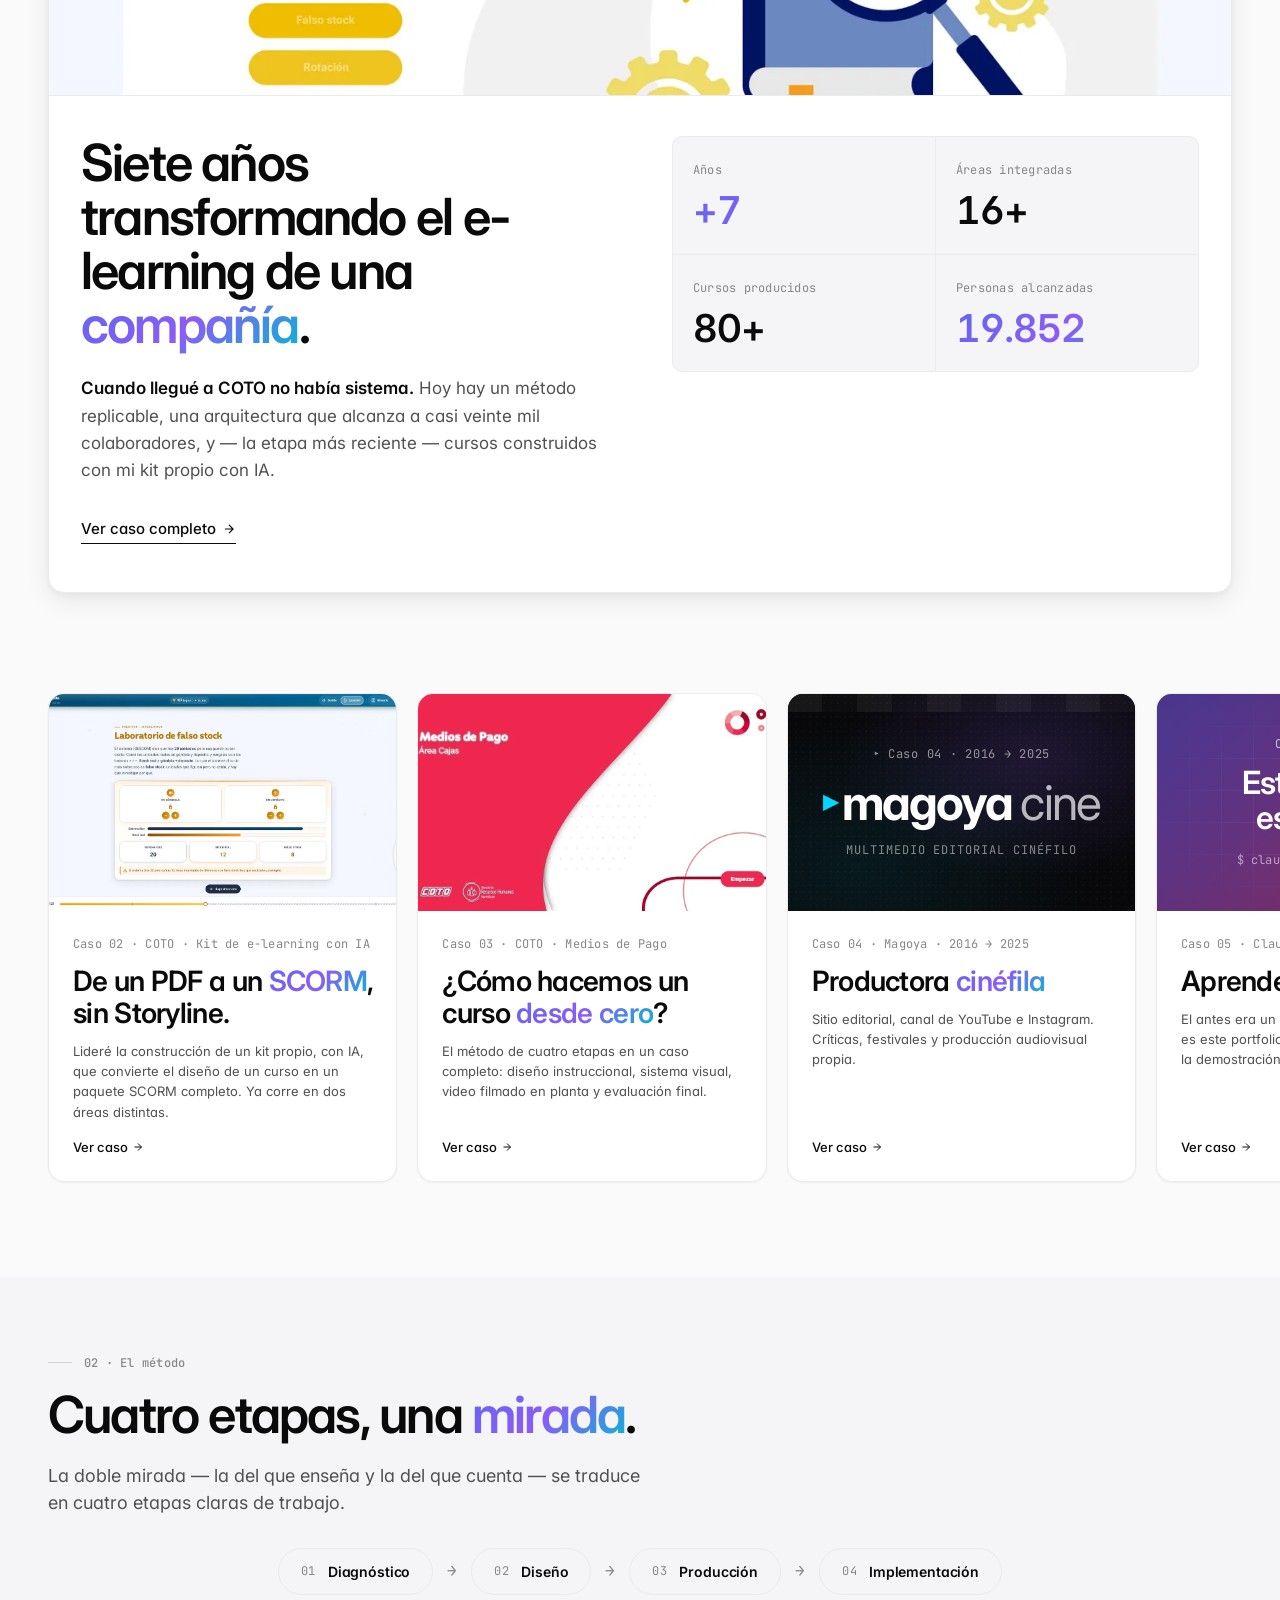
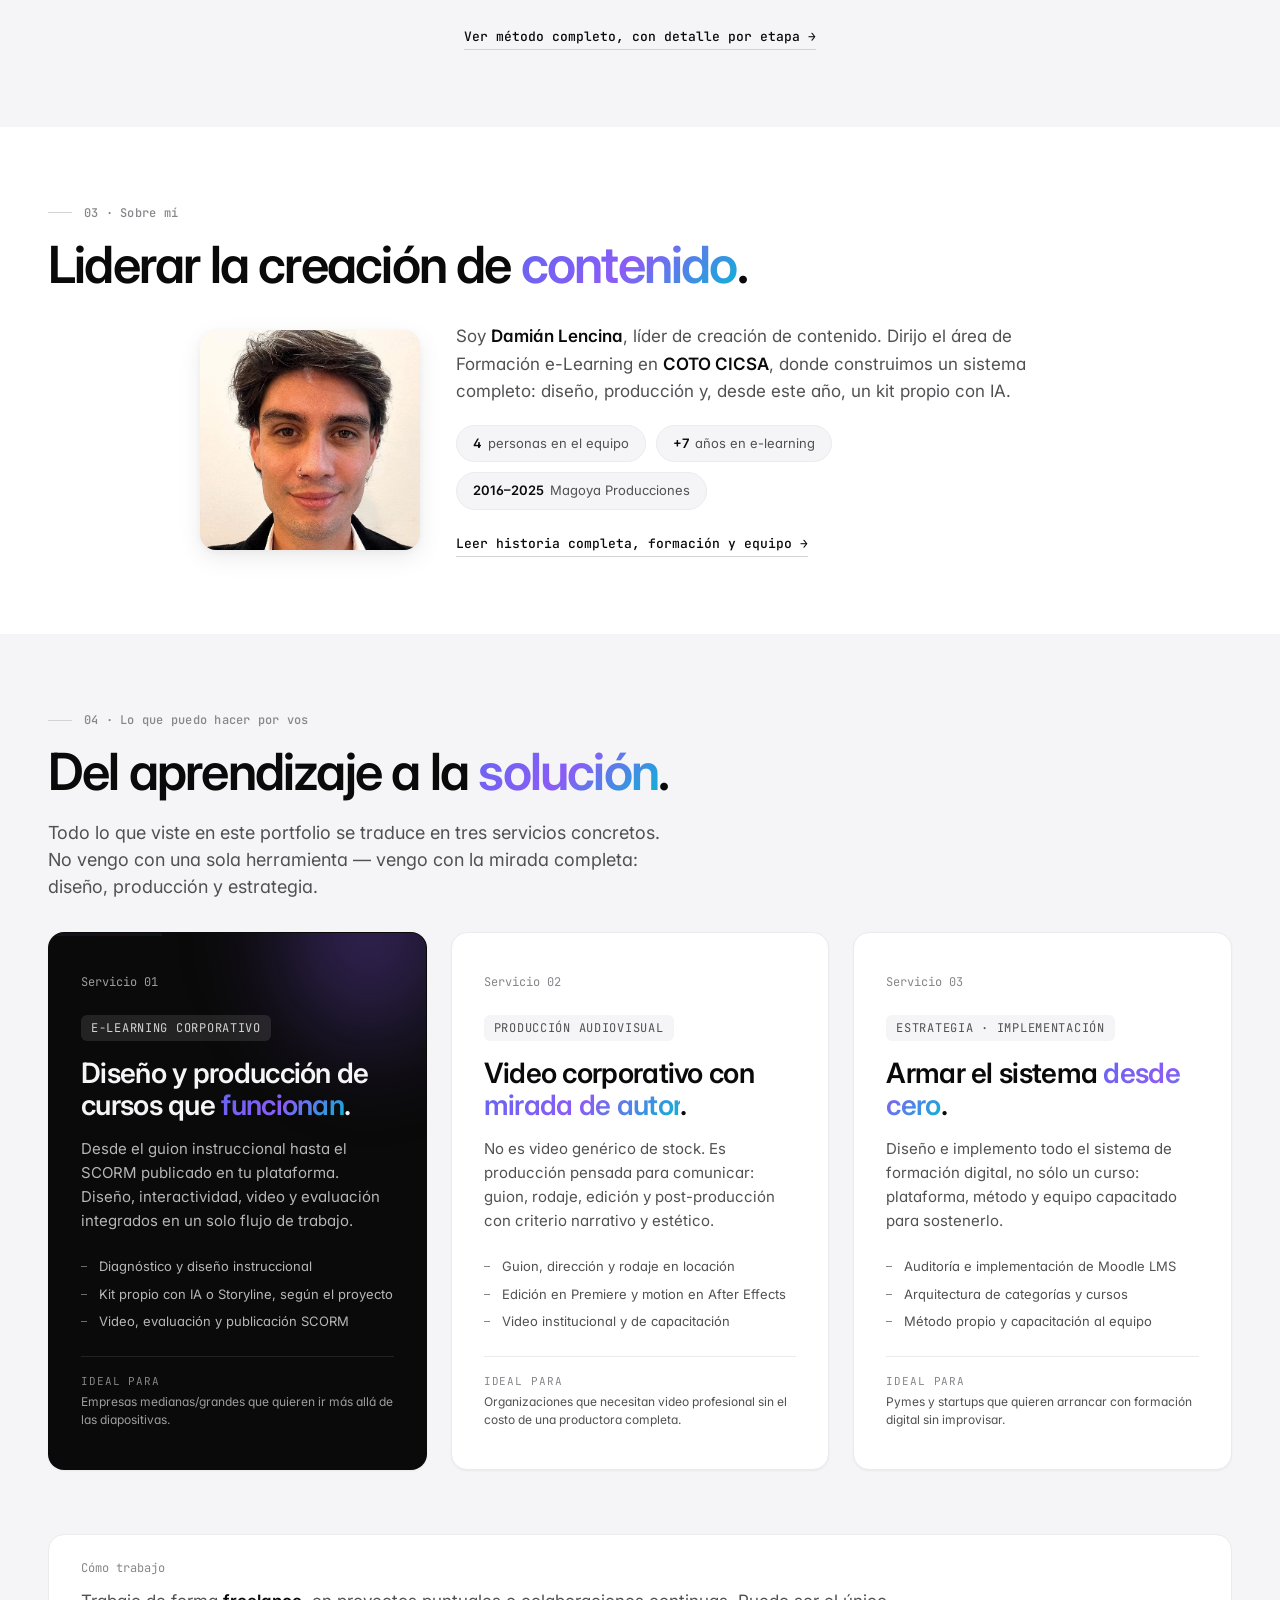
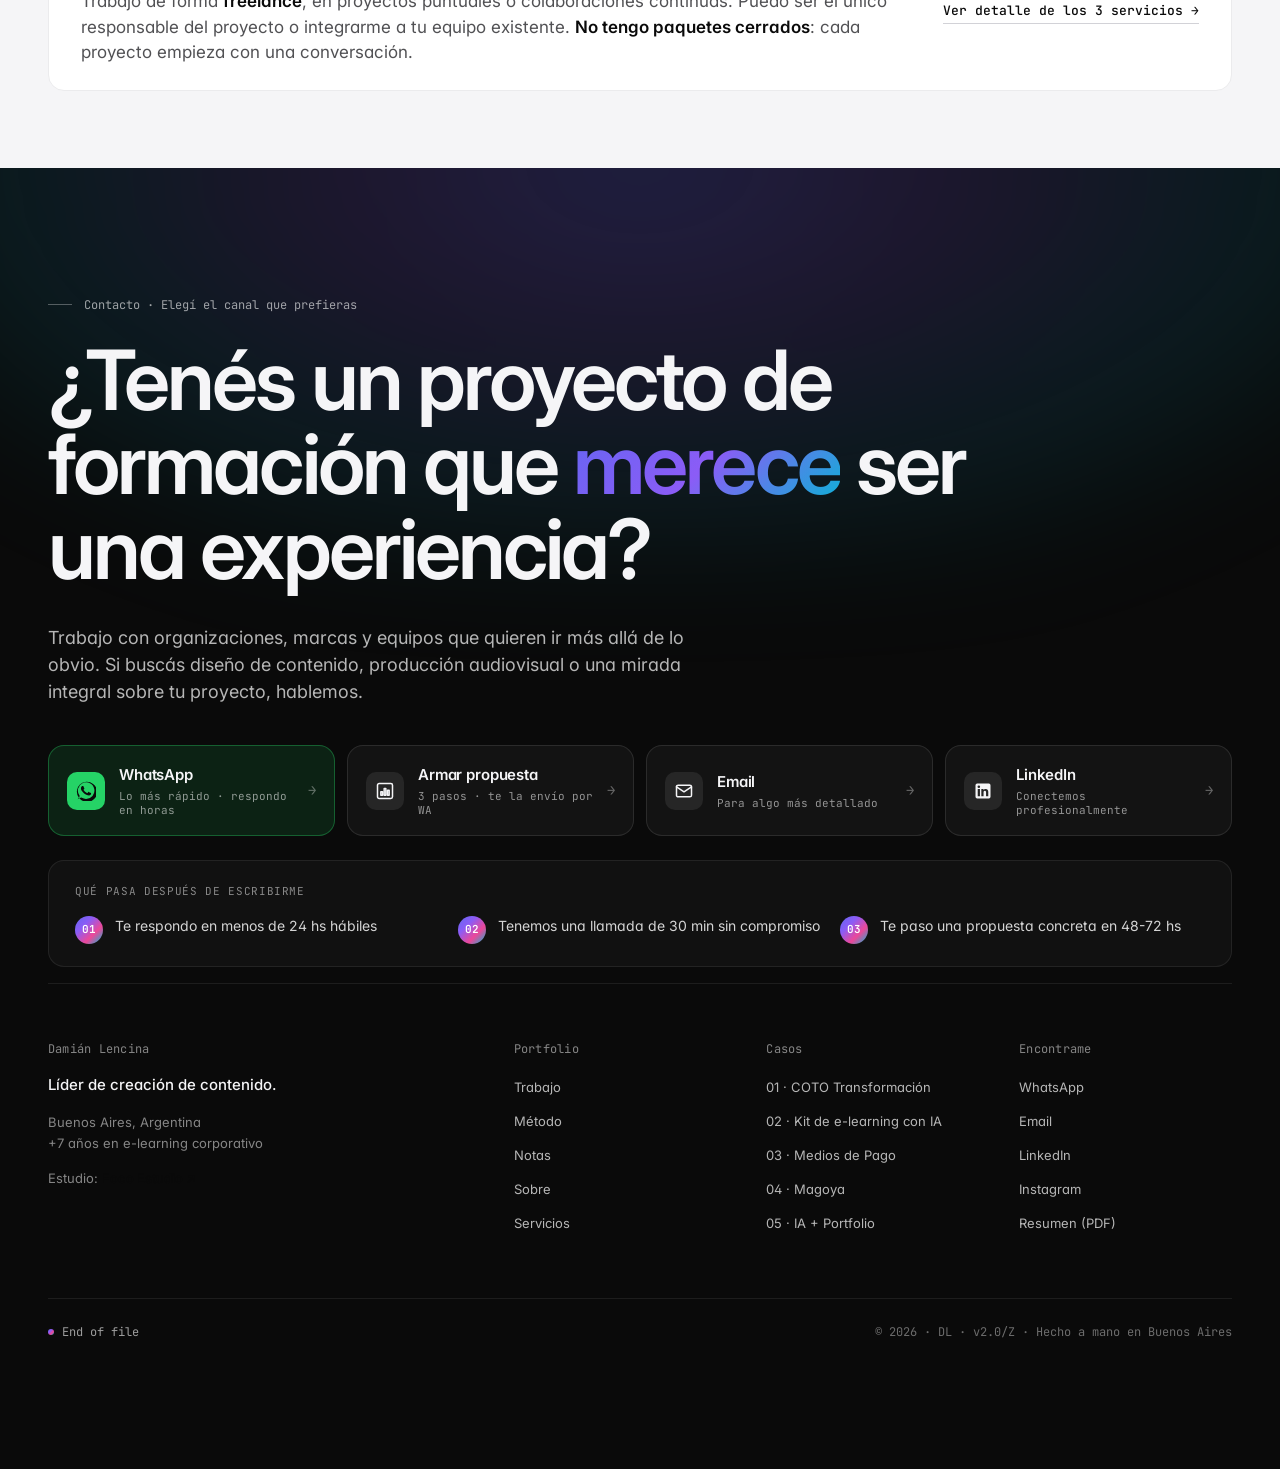
==== commit 7153aab9: "Add files via upload" ====
--- a/index.html
+++ b/index.html
@@ -248,7 +248,7 @@
 
       <a href="caso_kit.html" class="work-item">
         <div class="work-thumb">
-          <picture><source srcset="img/kit_surtido_conceptos.webp" type="image/webp"><img loading="lazy" alt="Kit de creación de e-learning con IA — curso Surtido sin venta" src="img/kit_surtido_conceptos.jpg"></picture>
+          <picture><source srcset="img/kit_surtido_laboratorio.webp" type="image/webp"><img loading="lazy" alt="Kit de creación de e-learning con IA — laboratorio interactivo" src="img/kit_surtido_laboratorio.jpg"></picture>
         </div>
         <div class="work-body">
           <div class="work-byline">Caso 02 · COTO · Kit de e-learning con IA</div>
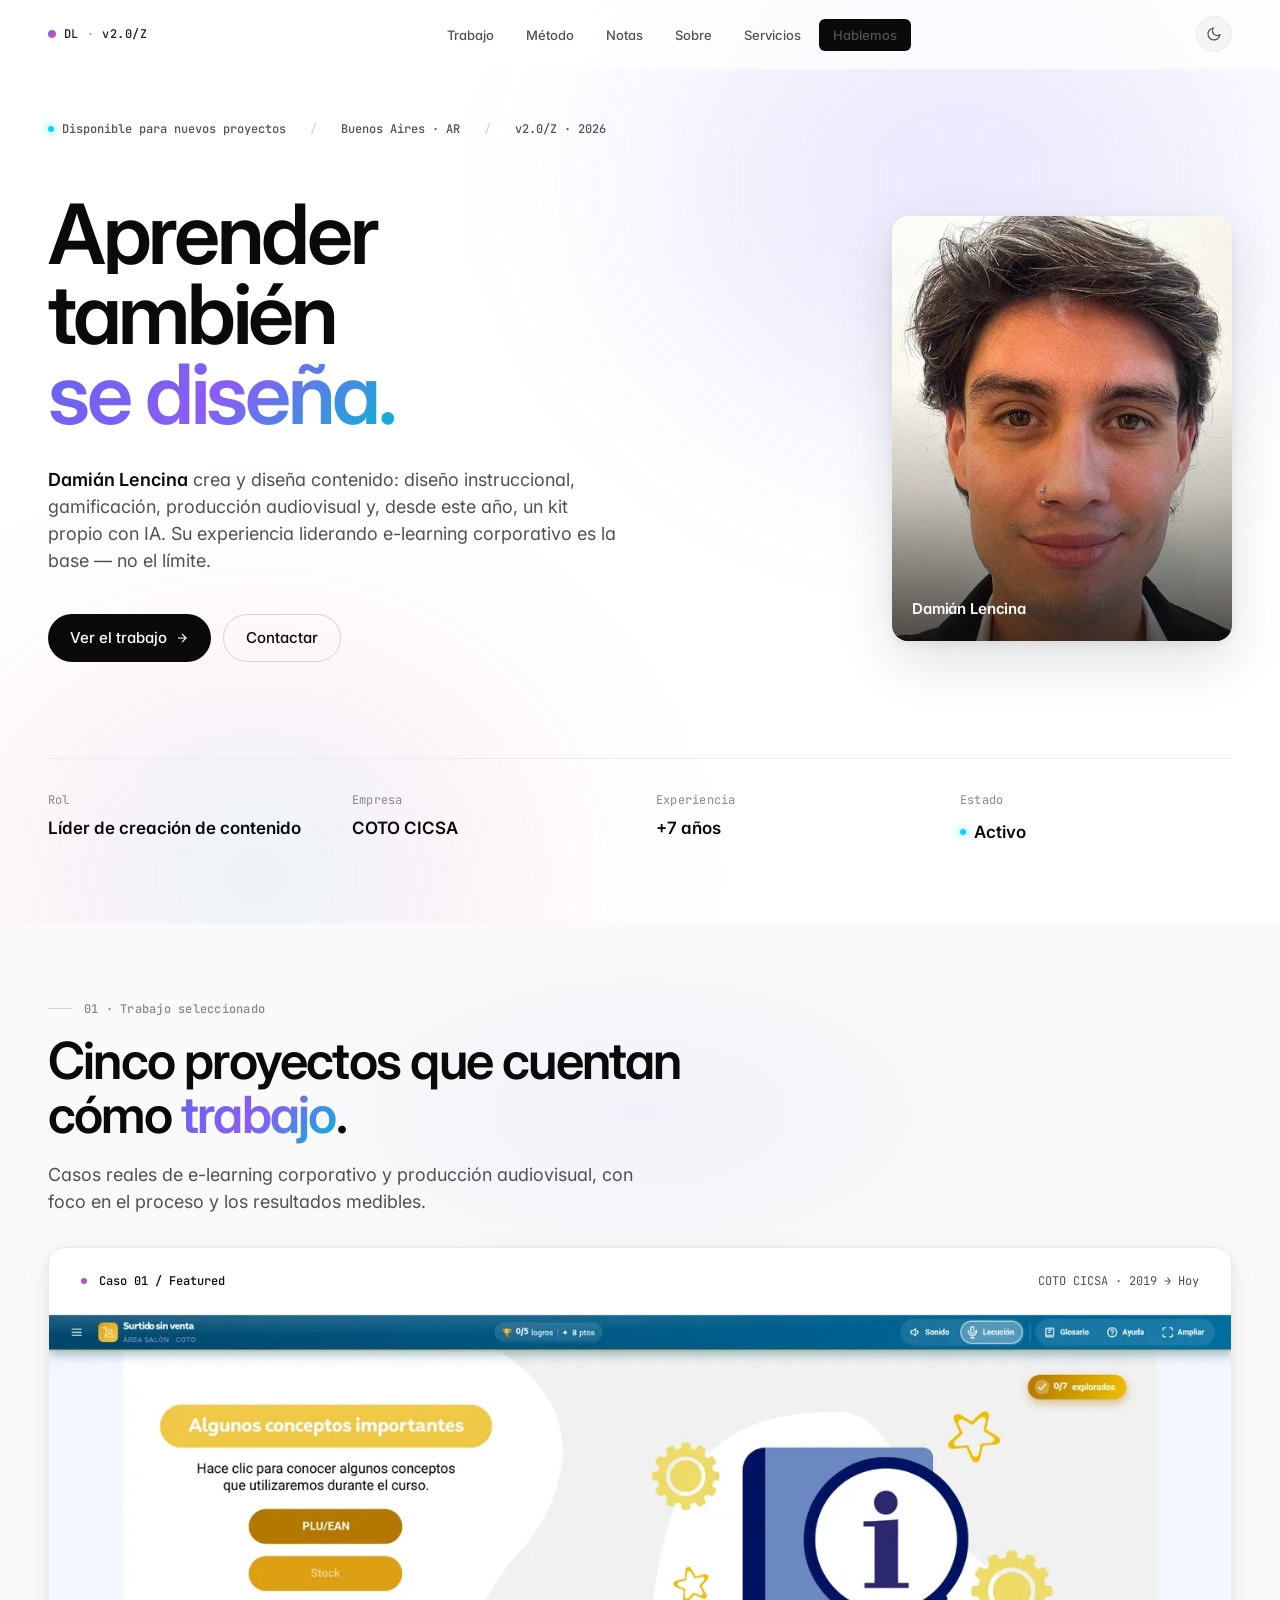
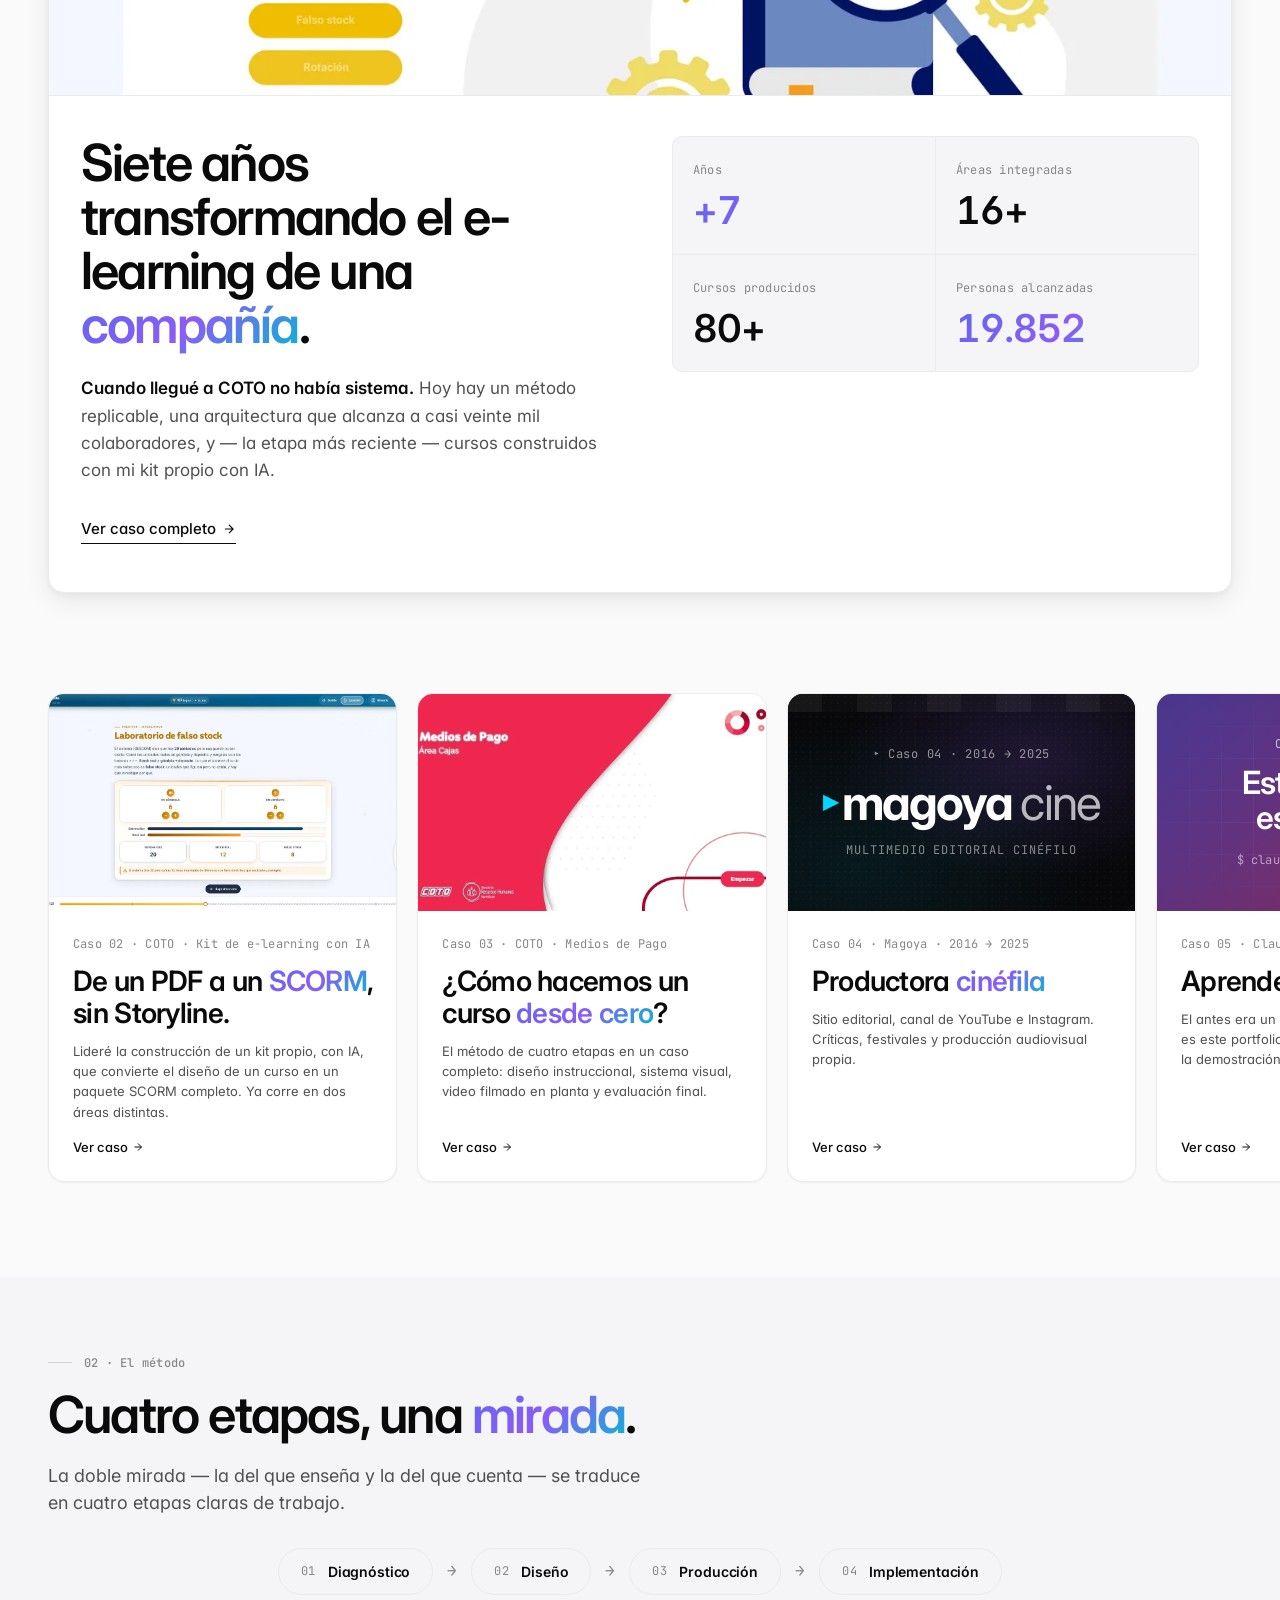
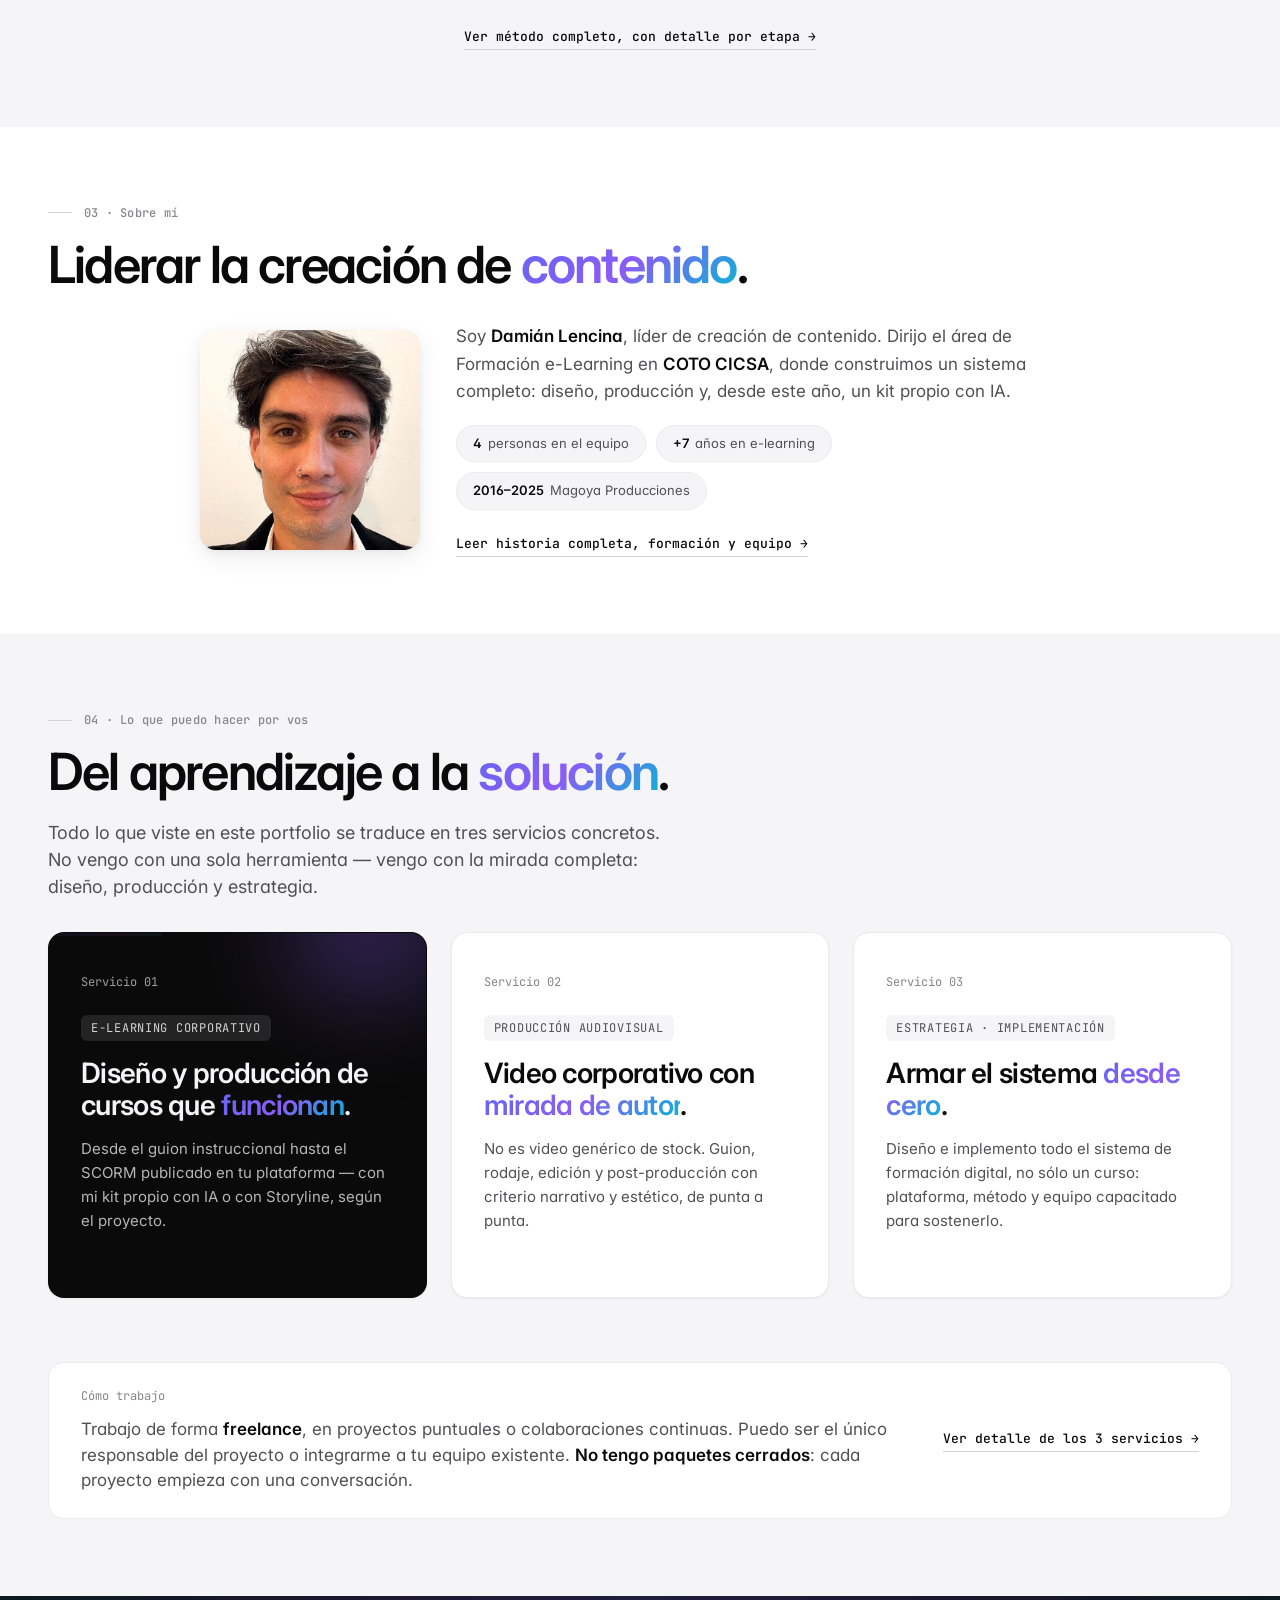
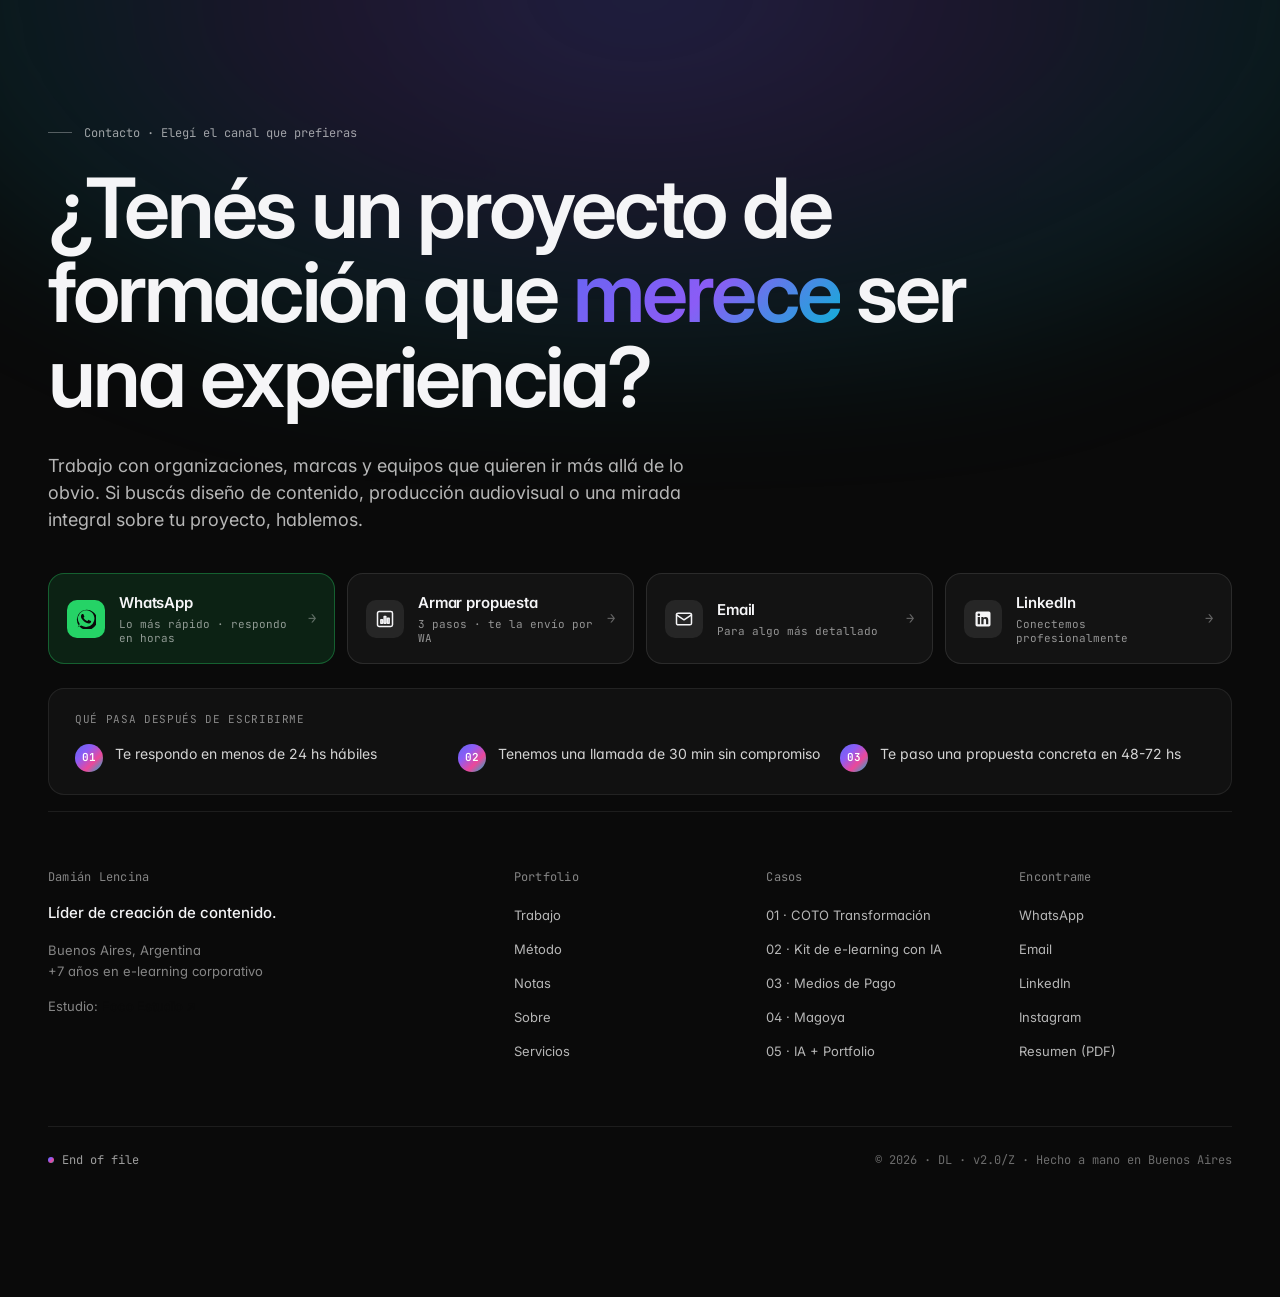
==== commit 8dc7dbba: "Add files via upload" ====
--- a/index.html
+++ b/index.html
@@ -403,32 +403,14 @@
       <div class="servicio-num">Servicio 01</div>
       <div class="servicio-tag">E-Learning corporativo</div>
       <h3 class="servicio-title">Diseño y producción de cursos que <span class="grad">funcionan</span>.</h3>
-      <p class="servicio-desc">Desde el guion instruccional hasta el SCORM publicado en tu plataforma. Diseño, interactividad, video y evaluación integrados en un solo flujo de trabajo.</p>
-      <ul class="servicio-items">
-        <li>Diagnóstico y diseño instruccional</li>
-        <li>Kit propio con IA o Storyline, según el proyecto</li>
-        <li>Video, evaluación y publicación SCORM</li>
-      </ul>
-      <div class="servicio-ideal">
-        <span class="servicio-ideal-label">Ideal para</span>
-        Empresas medianas/grandes que quieren ir más allá de las diapositivas.
-      </div>
+      <p class="servicio-desc">Desde el guion instruccional hasta el SCORM publicado en tu plataforma — con mi kit propio con IA o con Storyline, según el proyecto.</p>
     </div>
 
     <div class="servicio-card">
       <div class="servicio-num">Servicio 02</div>
       <div class="servicio-tag">Producción audiovisual</div>
       <h3 class="servicio-title">Video corporativo con <span class="grad">mirada de autor</span>.</h3>
-      <p class="servicio-desc">No es video genérico de stock. Es producción pensada para comunicar: guion, rodaje, edición y post-producción con criterio narrativo y estético.</p>
-      <ul class="servicio-items">
-        <li>Guion, dirección y rodaje en locación</li>
-        <li>Edición en Premiere y motion en After Effects</li>
-        <li>Video institucional y de capacitación</li>
-      </ul>
-      <div class="servicio-ideal">
-        <span class="servicio-ideal-label">Ideal para</span>
-        Organizaciones que necesitan video profesional sin el costo de una productora completa.
-      </div>
+      <p class="servicio-desc">No es video genérico de stock. Guion, rodaje, edición y post-producción con criterio narrativo y estético, de punta a punta.</p>
     </div>
 
     <div class="servicio-card">
@@ -436,15 +418,6 @@
       <div class="servicio-tag">Estrategia · Implementación</div>
       <h3 class="servicio-title">Armar el sistema <span class="grad">desde cero</span>.</h3>
       <p class="servicio-desc">Diseño e implemento todo el sistema de formación digital, no sólo un curso: plataforma, método y equipo capacitado para sostenerlo.</p>
-      <ul class="servicio-items">
-        <li>Auditoría e implementación de Moodle LMS</li>
-        <li>Arquitectura de categorías y cursos</li>
-        <li>Método propio y capacitación al equipo</li>
-      </ul>
-      <div class="servicio-ideal">
-        <span class="servicio-ideal-label">Ideal para</span>
-        Pymes y startups que quieren arrancar con formación digital sin improvisar.
-      </div>
     </div>
 
   </div>
